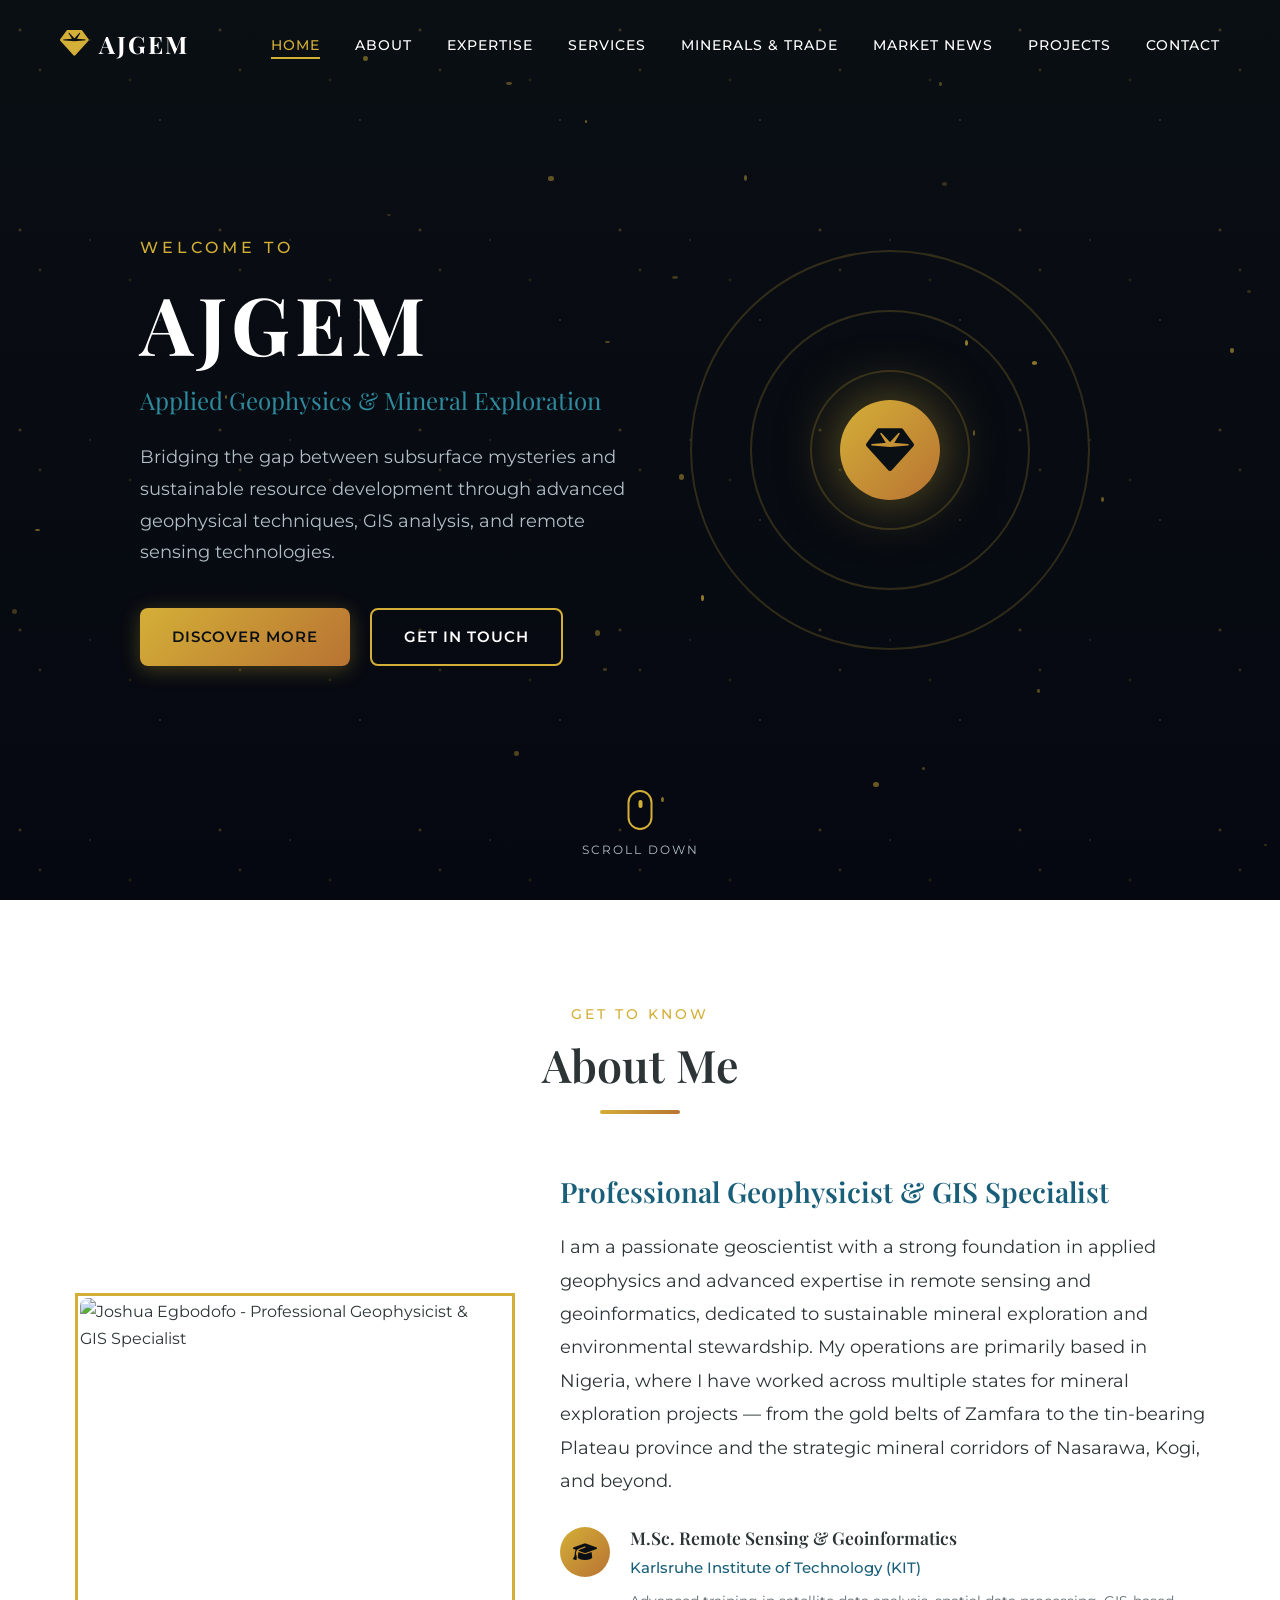
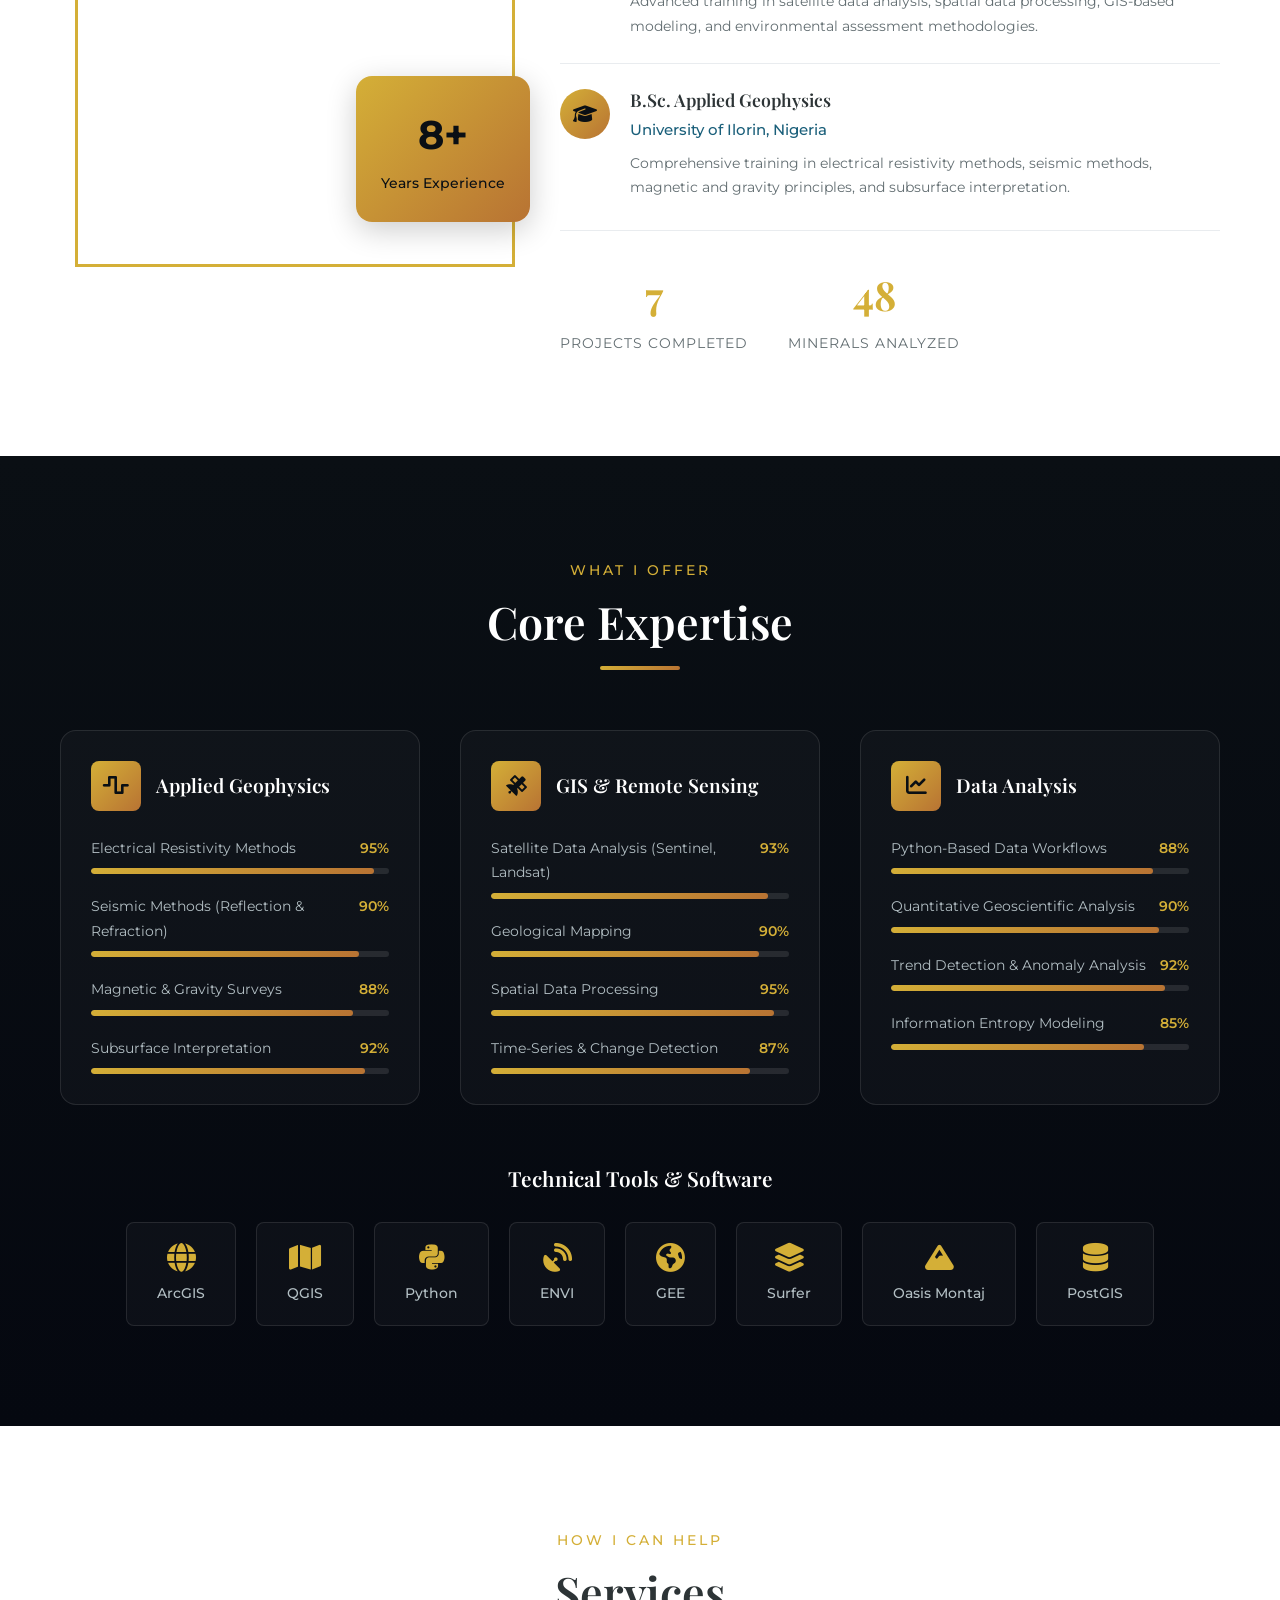
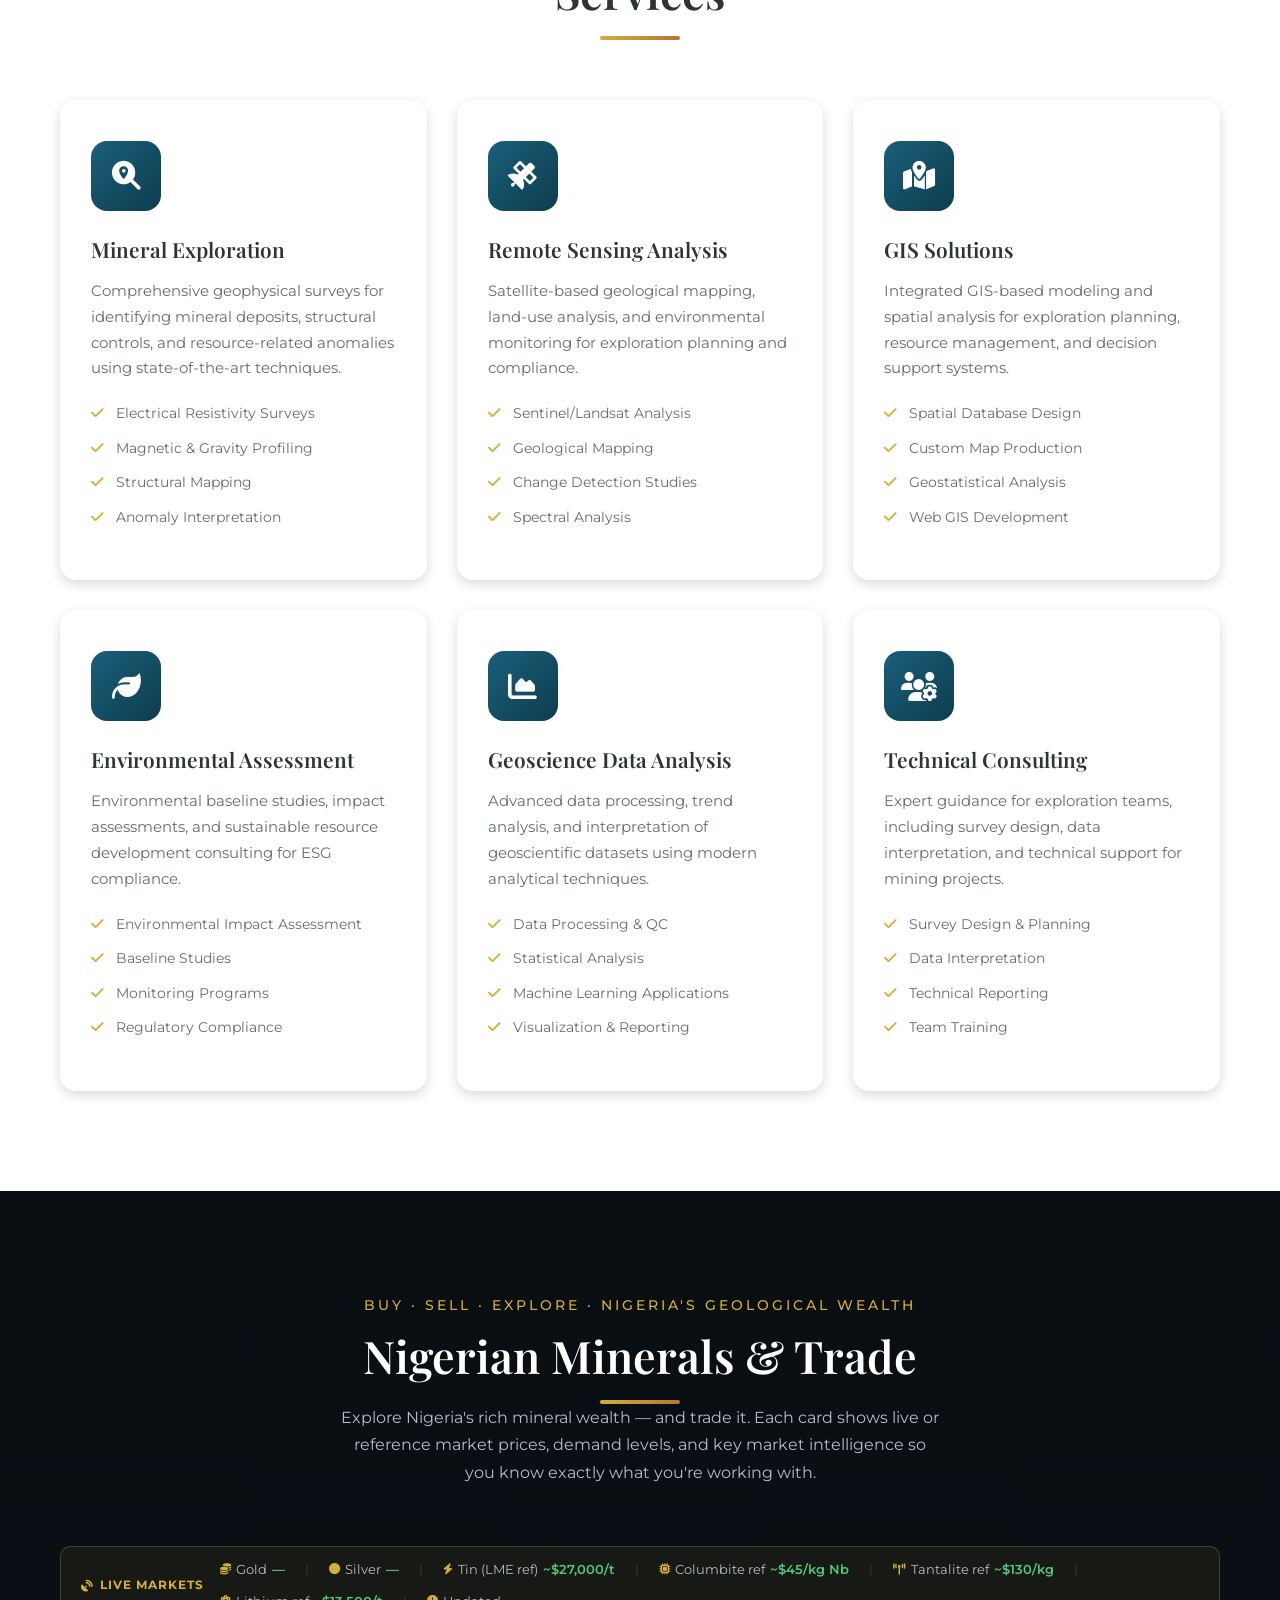
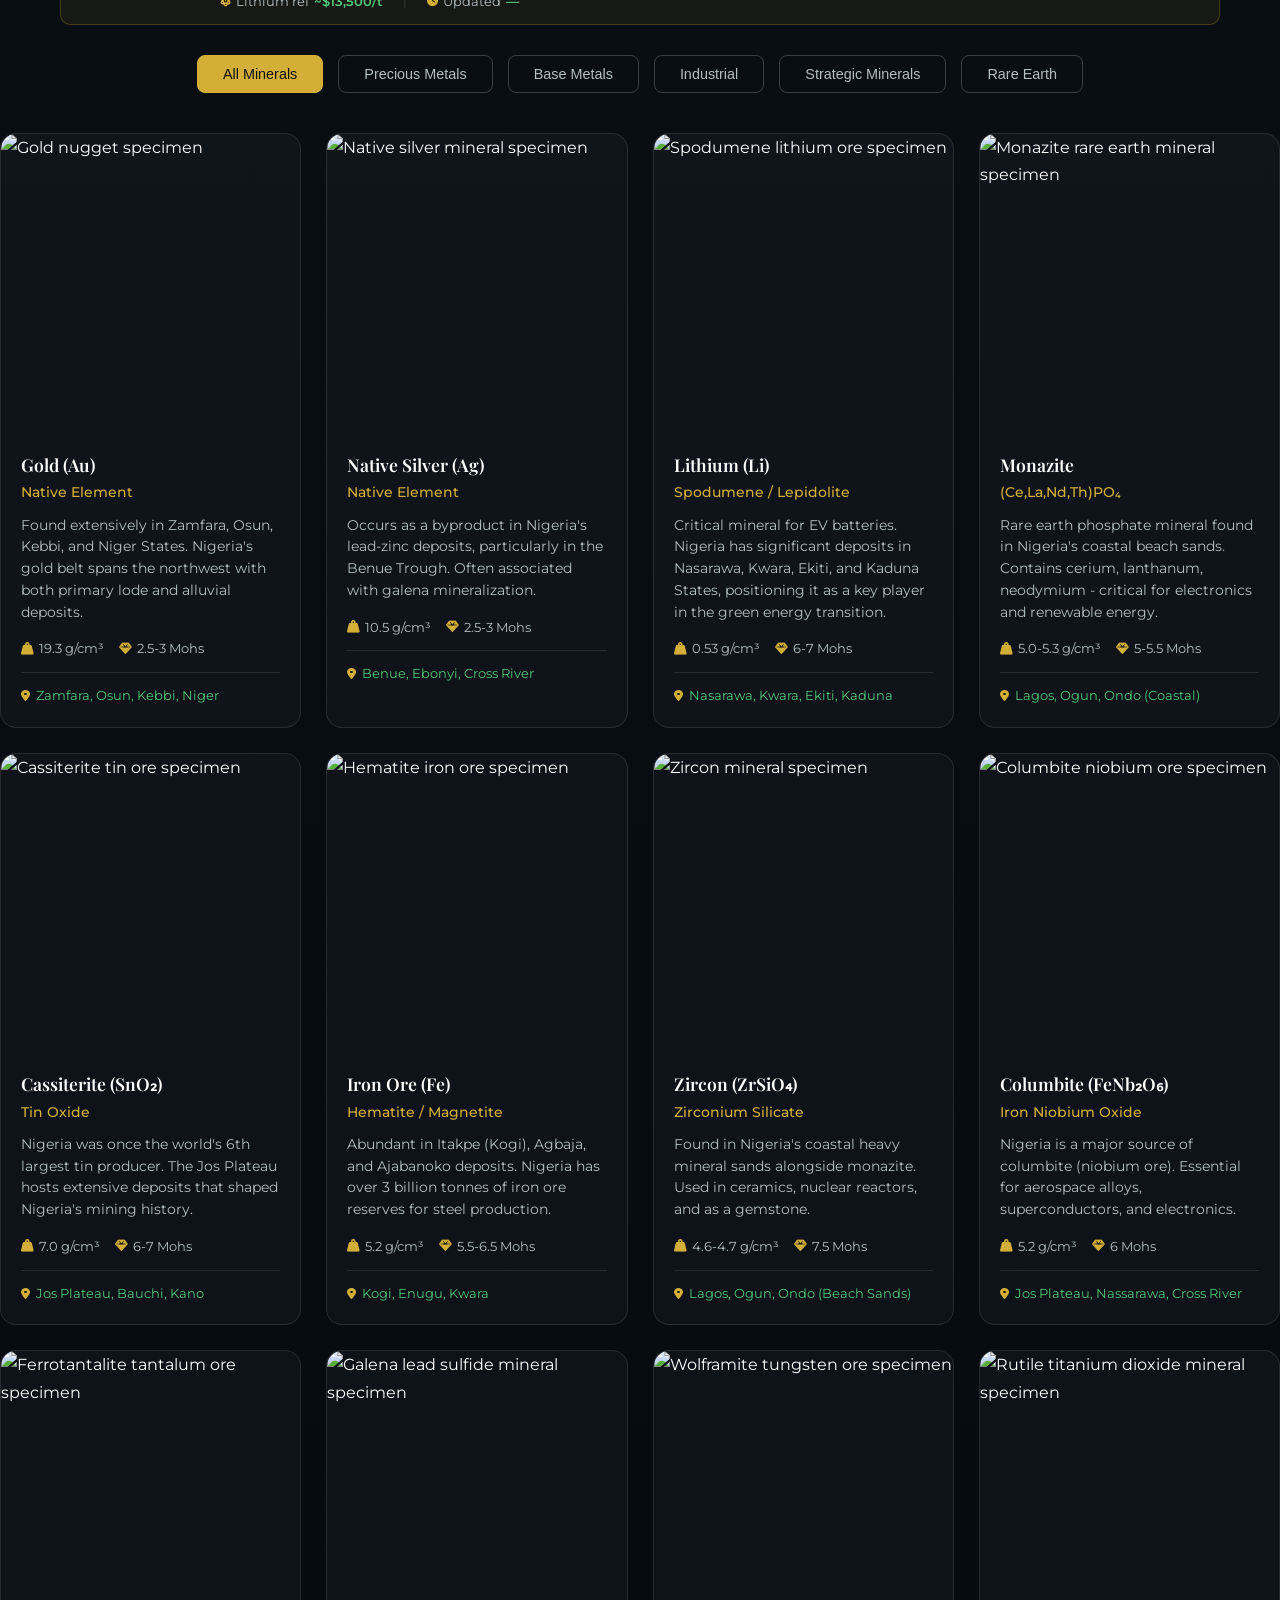
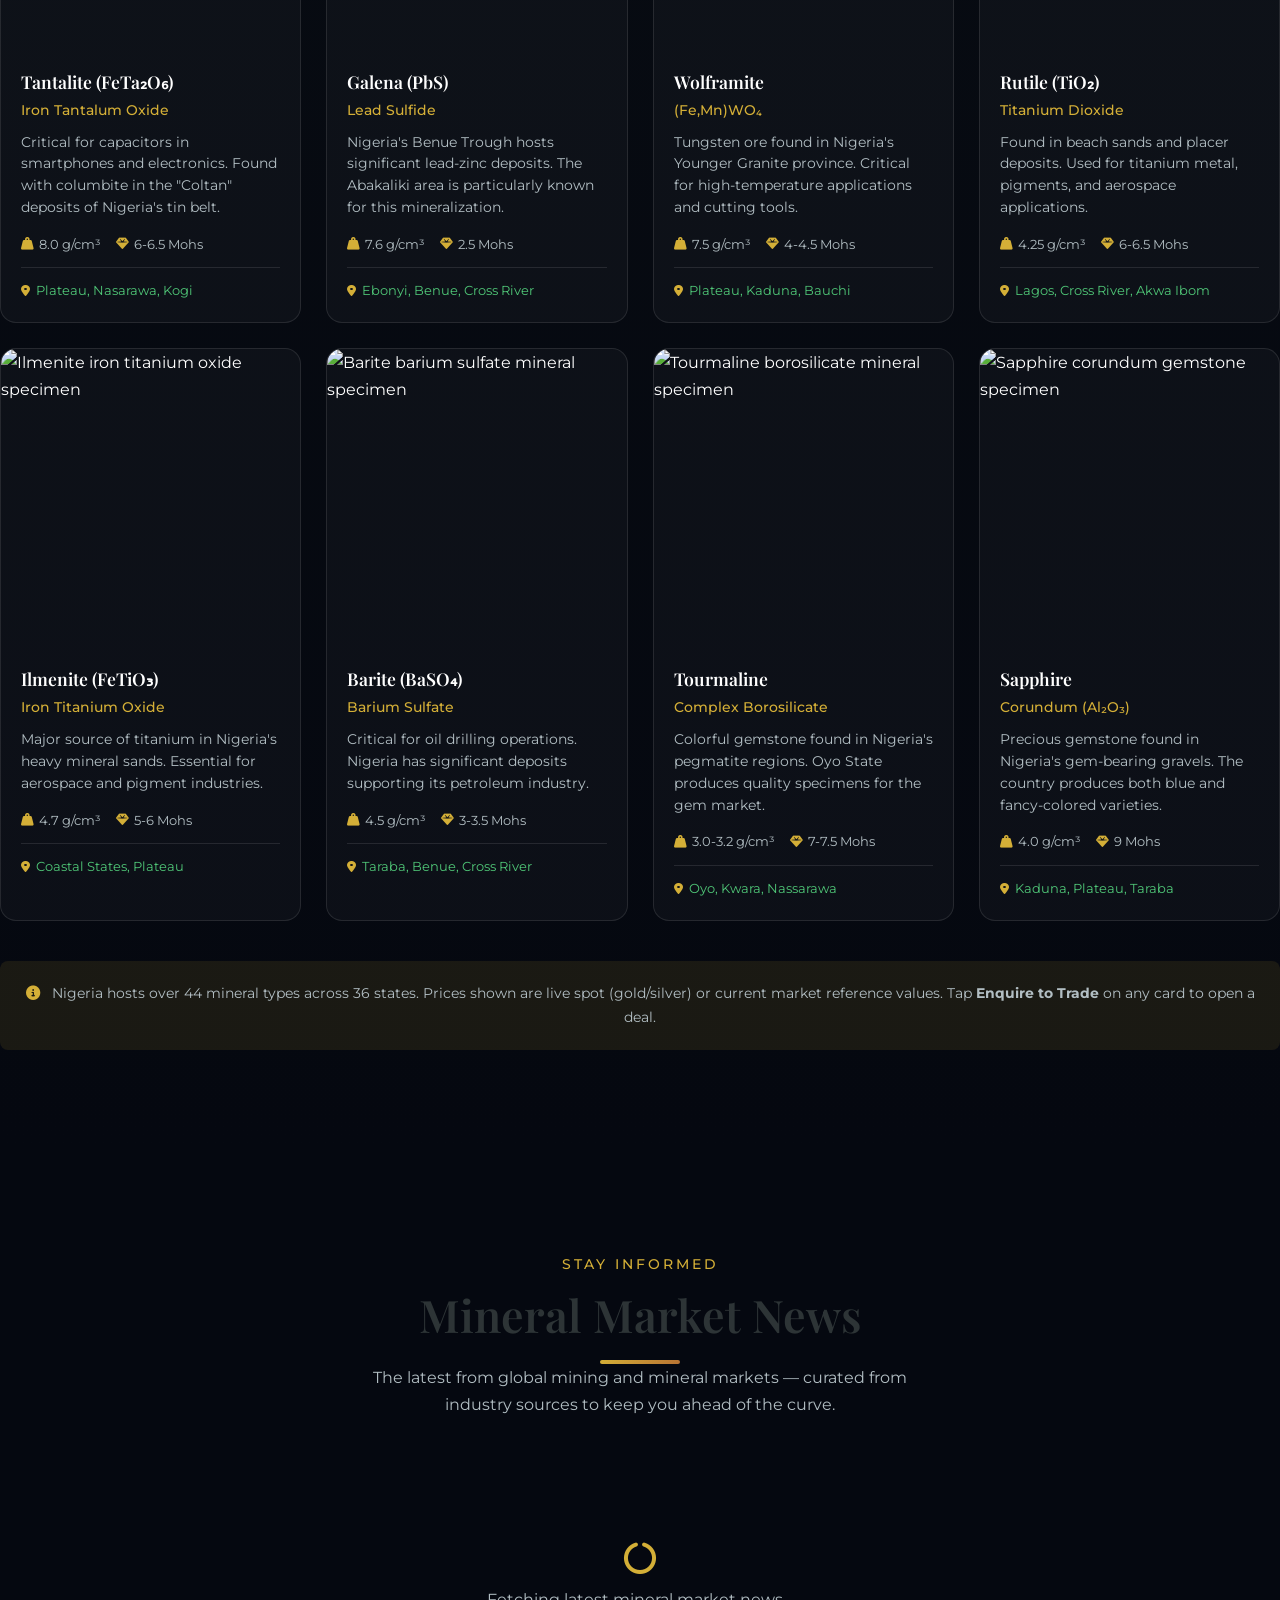
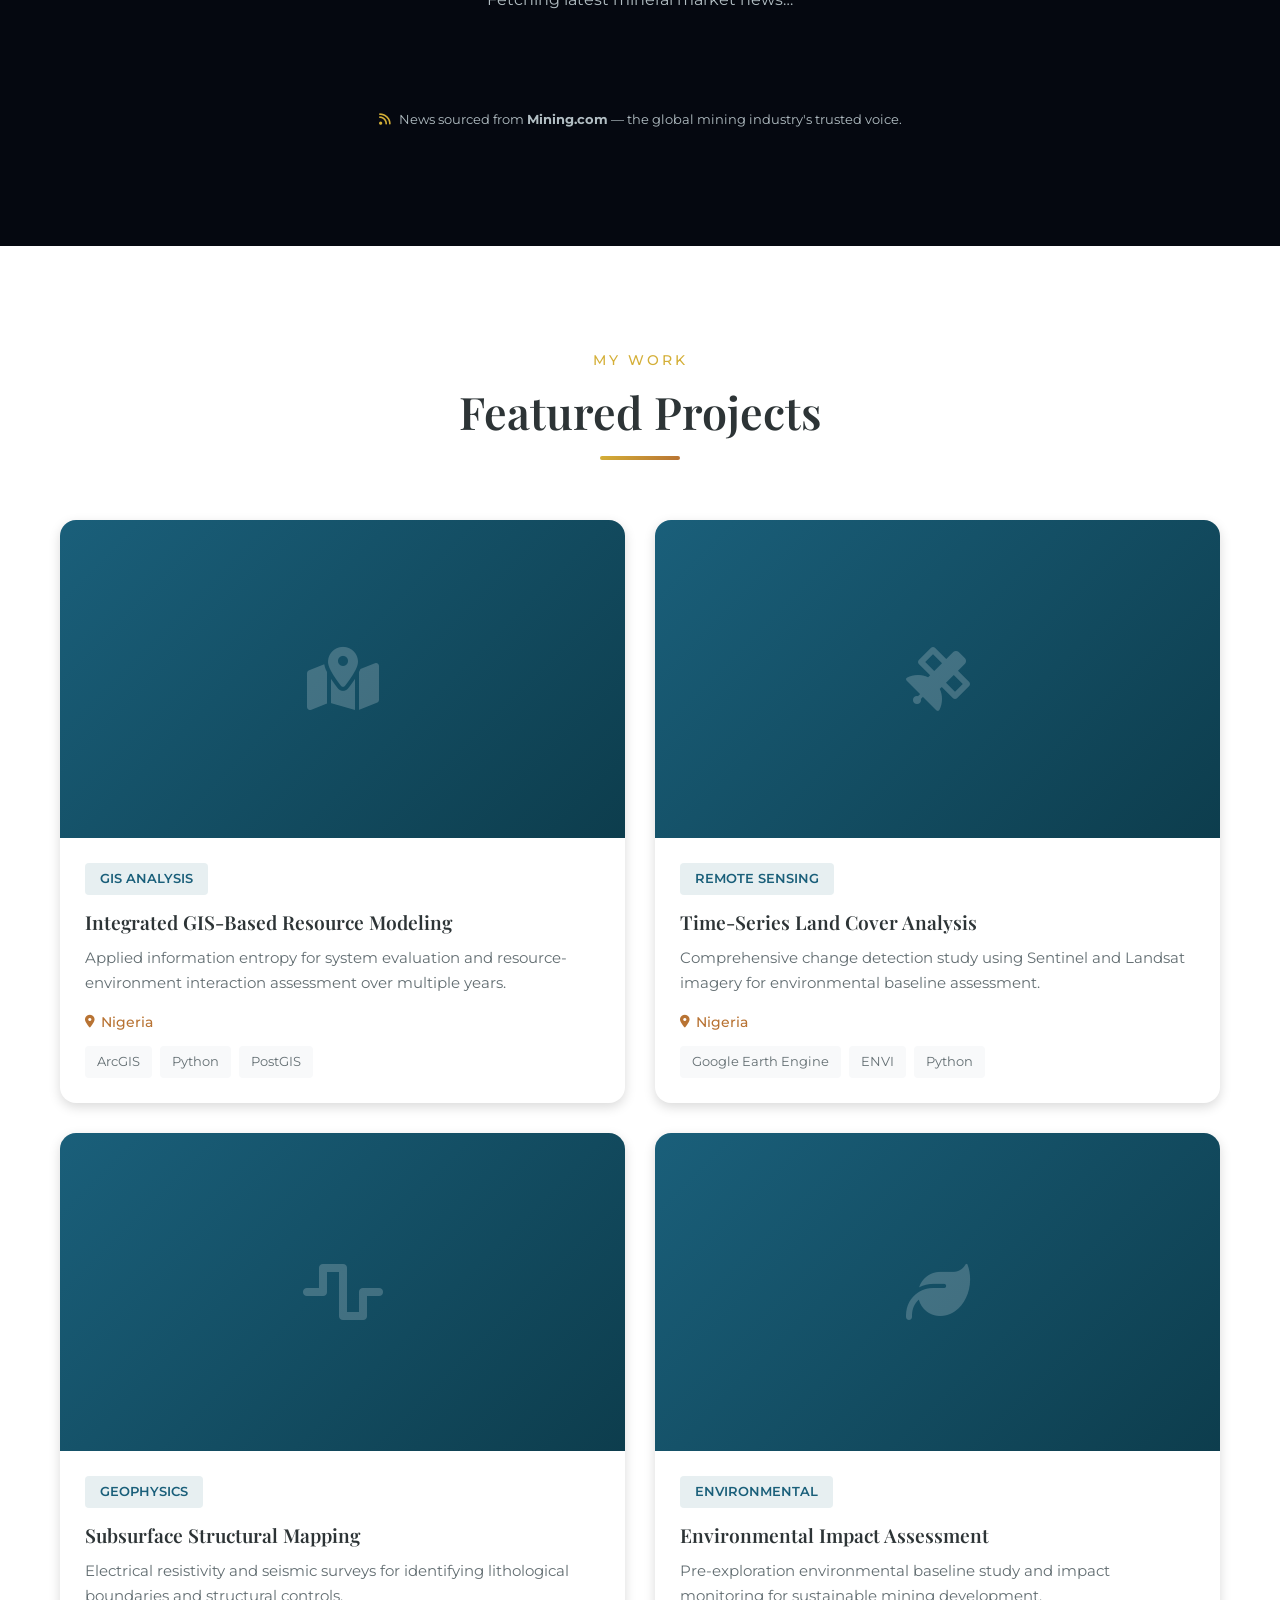
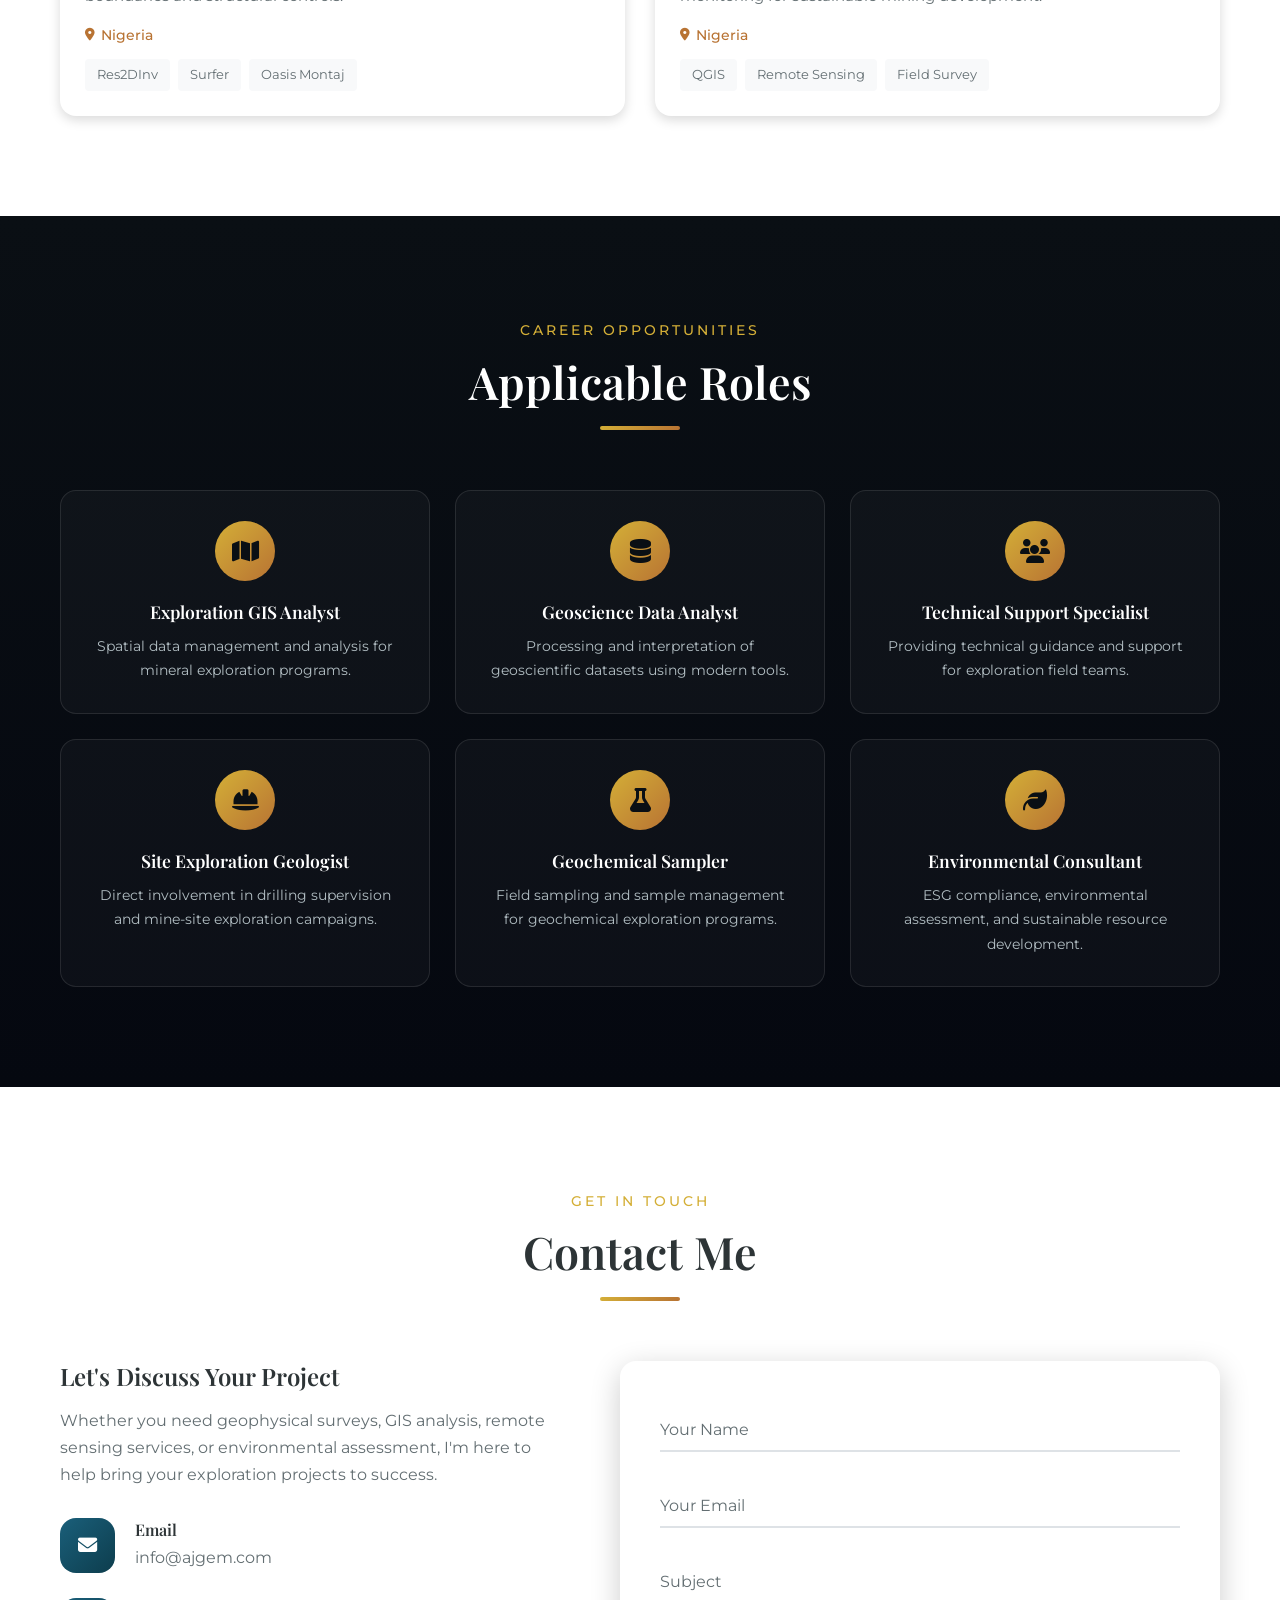
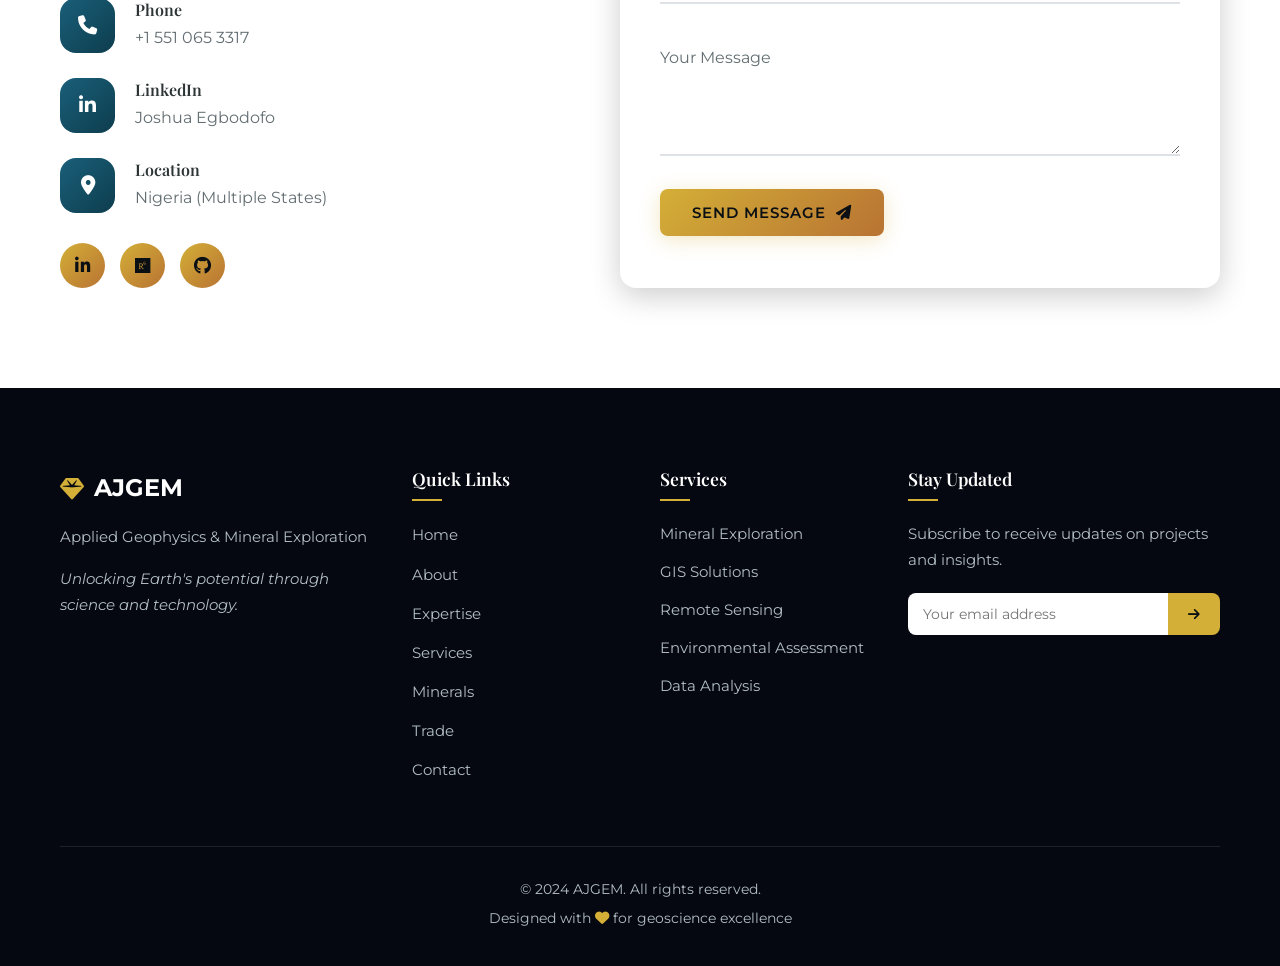
==== index.html @ 0b9512dd "Merge pull request #7 from IamWheelze/claude/ecstatic-babbage-X0WX5 Claude/ecstatic babbage x0 wx5" ====
<!DOCTYPE html>
<html lang="en">
<head>
    <meta charset="UTF-8">
    <meta name="viewport" content="width=device-width, initial-scale=1.0">
    <meta name="description" content="Professional Geophysicist & GIS Specialist - Mineral Exploration, Remote Sensing, and Environmental Assessment">
    <meta name="keywords" content="geophysics, mineral exploration, GIS, remote sensing, mining, environmental assessment">
    <title>AJGEM | Applied Geophysics & Mineral Exploration</title>
    <link rel="stylesheet" href="css/styles.css">
    <link href="https://fonts.googleapis.com/css2?family=Montserrat:wght@300;400;500;600;700&family=Playfair+Display:wght@400;500;600;700&display=swap" rel="stylesheet">
    <link rel="stylesheet" href="https://cdnjs.cloudflare.com/ajax/libs/font-awesome/6.4.0/css/all.min.css">
</head>
<body>
    <!-- Preloader -->
    <div id="preloader">
        <div class="loader">
            <div class="crystal"></div>
            <p>Loading...</p>
        </div>
    </div>

    <!-- Navigation -->
    <nav class="navbar" id="navbar">
        <div class="nav-container">
            <a href="#home" class="logo">
                <span class="logo-icon"><i class="fas fa-gem"></i></span>
                <span class="logo-text">AJGEM</span>
            </a>
            <div class="nav-toggle" id="nav-toggle">
                <span></span>
                <span></span>
                <span></span>
            </div>
            <ul class="nav-menu" id="nav-menu">
                <li><a href="#home" class="nav-link active">Home</a></li>
                <li><a href="#about" class="nav-link">About</a></li>
                <li><a href="#skills" class="nav-link">Expertise</a></li>
                <li><a href="#services" class="nav-link">Services</a></li>
                <li><a href="#gallery" class="nav-link">Minerals & Trade</a></li>
                <li><a href="#mineral-news" class="nav-link">Market News</a></li>
                <li><a href="#projects" class="nav-link">Projects</a></li>
                <li><a href="#contact" class="nav-link">Contact</a></li>
            </ul>
        </div>
    </nav>

    <!-- Hero Section -->
    <section id="home" class="hero">
        <div class="hero-particles" id="particles"></div>
        <div class="hero-content">
            <div class="hero-text">
                <span class="hero-subtitle">Welcome to</span>
                <h1 class="hero-title">AJGEM</h1>
                <h2 class="hero-tagline">Applied Geophysics & Mineral Exploration</h2>
                <p class="hero-description">
                    Bridging the gap between subsurface mysteries and sustainable resource development
                    through advanced geophysical techniques, GIS analysis, and remote sensing technologies.
                </p>
                <div class="hero-buttons">
                    <a href="#about" class="btn btn-primary">Discover More</a>
                    <a href="#contact" class="btn btn-secondary">Get in Touch</a>
                </div>
            </div>
            <div class="hero-image">
                <div class="hero-graphic">
                    <div class="orbit orbit-1"></div>
                    <div class="orbit orbit-2"></div>
                    <div class="orbit orbit-3"></div>
                    <div class="core-gem"><i class="fas fa-gem"></i></div>
                </div>
            </div>
        </div>
        <div class="scroll-indicator">
            <a href="#about">
                <span class="mouse"></span>
                <span class="scroll-text">Scroll Down</span>
            </a>
        </div>
    </section>

    <!-- About Section -->
    <section id="about" class="about section">
        <div class="container">
            <div class="section-header">
                <span class="section-subtitle">Get to Know</span>
                <h2 class="section-title">About Me</h2>
                <div class="title-underline"></div>
            </div>
            <div class="about-content">
                <div class="about-image">
                    <div class="image-frame">
                        <img src="https://i.imgur.com/DbpN8rl.jpeg" alt="Joshua Egbodofo - Professional Geophysicist & GIS Specialist" class="profile-photo">
                        <div class="experience-badge">
                            <span class="years">8+</span>
                            <span class="text">Years Experience</span>
                        </div>
                    </div>
                </div>
                <div class="about-text">
                    <h3>Professional Geophysicist & GIS Specialist</h3>
                    <p class="lead">
                        I am a passionate geoscientist with a strong foundation in applied geophysics and
                        advanced expertise in remote sensing and geoinformatics, dedicated to sustainable
                        mineral exploration and environmental stewardship. My operations are primarily based
                        in Nigeria, where I have worked across multiple states for mineral exploration
                        projects — from the gold belts of Zamfara to the tin-bearing Plateau province and
                        the strategic mineral corridors of Nasarawa, Kogi, and beyond.
                    </p>
                    <div class="education-timeline">
                        <div class="timeline-item">
                            <div class="timeline-icon"><i class="fas fa-graduation-cap"></i></div>
                            <div class="timeline-content">
                                <h4>M.Sc. Remote Sensing & Geoinformatics</h4>
                                <p class="institution">Karlsruhe Institute of Technology (KIT)</p>
                                <p class="description">
                                    Advanced training in satellite data analysis, spatial data processing,
                                    GIS-based modeling, and environmental assessment methodologies.
                                </p>
                            </div>
                        </div>
                        <div class="timeline-item">
                            <div class="timeline-icon"><i class="fas fa-graduation-cap"></i></div>
                            <div class="timeline-content">
                                <h4>B.Sc. Applied Geophysics</h4>
                                <p class="institution">University of Ilorin, Nigeria</p>
                                <p class="description">
                                    Comprehensive training in electrical resistivity methods, seismic methods,
                                    magnetic and gravity principles, and subsurface interpretation.
                                </p>
                            </div>
                        </div>
                    </div>
                    <div class="about-stats">
                        <div class="stat-item">
                            <span class="stat-number" data-target="8">0</span>
                            <span class="stat-label">Projects Completed</span>
                        </div>
                        <div class="stat-item">
                            <span class="stat-number" data-target="50">0</span>
                            <span class="stat-label">Minerals Analyzed</span>
                        </div>
                    </div>
                </div>
            </div>
        </div>
    </section>

    <!-- Skills Section -->
    <section id="skills" class="skills section section-dark">
        <div class="container">
            <div class="section-header">
                <span class="section-subtitle">What I Offer</span>
                <h2 class="section-title">Core Expertise</h2>
                <div class="title-underline"></div>
            </div>

            <div class="skills-grid">
                <!-- Geophysics Skills -->
                <div class="skill-category">
                    <div class="category-header">
                        <div class="category-icon"><i class="fas fa-wave-square"></i></div>
                        <h3>Applied Geophysics</h3>
                    </div>
                    <div class="skill-items">
                        <div class="skill-item">
                            <div class="skill-info">
                                <span>Electrical Resistivity Methods</span>
                                <span class="skill-percent">95%</span>
                            </div>
                            <div class="skill-bar"><div class="skill-progress" data-progress="95"></div></div>
                        </div>
                        <div class="skill-item">
                            <div class="skill-info">
                                <span>Seismic Methods (Reflection & Refraction)</span>
                                <span class="skill-percent">90%</span>
                            </div>
                            <div class="skill-bar"><div class="skill-progress" data-progress="90"></div></div>
                        </div>
                        <div class="skill-item">
                            <div class="skill-info">
                                <span>Magnetic & Gravity Surveys</span>
                                <span class="skill-percent">88%</span>
                            </div>
                            <div class="skill-bar"><div class="skill-progress" data-progress="88"></div></div>
                        </div>
                        <div class="skill-item">
                            <div class="skill-info">
                                <span>Subsurface Interpretation</span>
                                <span class="skill-percent">92%</span>
                            </div>
                            <div class="skill-bar"><div class="skill-progress" data-progress="92"></div></div>
                        </div>
                    </div>
                </div>

                <!-- GIS & Remote Sensing -->
                <div class="skill-category">
                    <div class="category-header">
                        <div class="category-icon"><i class="fas fa-satellite"></i></div>
                        <h3>GIS & Remote Sensing</h3>
                    </div>
                    <div class="skill-items">
                        <div class="skill-item">
                            <div class="skill-info">
                                <span>Satellite Data Analysis (Sentinel, Landsat)</span>
                                <span class="skill-percent">93%</span>
                            </div>
                            <div class="skill-bar"><div class="skill-progress" data-progress="93"></div></div>
                        </div>
                        <div class="skill-item">
                            <div class="skill-info">
                                <span>Geological Mapping</span>
                                <span class="skill-percent">90%</span>
                            </div>
                            <div class="skill-bar"><div class="skill-progress" data-progress="90"></div></div>
                        </div>
                        <div class="skill-item">
                            <div class="skill-info">
                                <span>Spatial Data Processing</span>
                                <span class="skill-percent">95%</span>
                            </div>
                            <div class="skill-bar"><div class="skill-progress" data-progress="95"></div></div>
                        </div>
                        <div class="skill-item">
                            <div class="skill-info">
                                <span>Time-Series & Change Detection</span>
                                <span class="skill-percent">87%</span>
                            </div>
                            <div class="skill-bar"><div class="skill-progress" data-progress="87"></div></div>
                        </div>
                    </div>
                </div>

                <!-- Data Analysis -->
                <div class="skill-category">
                    <div class="category-header">
                        <div class="category-icon"><i class="fas fa-chart-line"></i></div>
                        <h3>Data Analysis</h3>
                    </div>
                    <div class="skill-items">
                        <div class="skill-item">
                            <div class="skill-info">
                                <span>Python-Based Data Workflows</span>
                                <span class="skill-percent">88%</span>
                            </div>
                            <div class="skill-bar"><div class="skill-progress" data-progress="88"></div></div>
                        </div>
                        <div class="skill-item">
                            <div class="skill-info">
                                <span>Quantitative Geoscientific Analysis</span>
                                <span class="skill-percent">90%</span>
                            </div>
                            <div class="skill-bar"><div class="skill-progress" data-progress="90"></div></div>
                        </div>
                        <div class="skill-item">
                            <div class="skill-info">
                                <span>Trend Detection & Anomaly Analysis</span>
                                <span class="skill-percent">92%</span>
                            </div>
                            <div class="skill-bar"><div class="skill-progress" data-progress="92"></div></div>
                        </div>
                        <div class="skill-item">
                            <div class="skill-info">
                                <span>Information Entropy Modeling</span>
                                <span class="skill-percent">85%</span>
                            </div>
                            <div class="skill-bar"><div class="skill-progress" data-progress="85"></div></div>
                        </div>
                    </div>
                </div>
            </div>

            <!-- Technical Tools -->
            <div class="tools-section">
                <h3 class="tools-title">Technical Tools & Software</h3>
                <div class="tools-grid">
                    <div class="tool-item" data-tooltip="ArcGIS Pro">
                        <i class="fas fa-globe"></i>
                        <span>ArcGIS</span>
                    </div>
                    <div class="tool-item" data-tooltip="QGIS">
                        <i class="fas fa-map"></i>
                        <span>QGIS</span>
                    </div>
                    <div class="tool-item" data-tooltip="Python">
                        <i class="fab fa-python"></i>
                        <span>Python</span>
                    </div>
                    <div class="tool-item" data-tooltip="ENVI">
                        <i class="fas fa-satellite-dish"></i>
                        <span>ENVI</span>
                    </div>
                    <div class="tool-item" data-tooltip="Google Earth Engine">
                        <i class="fas fa-earth-americas"></i>
                        <span>GEE</span>
                    </div>
                    <div class="tool-item" data-tooltip="Surfer">
                        <i class="fas fa-layer-group"></i>
                        <span>Surfer</span>
                    </div>
                    <div class="tool-item" data-tooltip="Oasis Montaj">
                        <i class="fas fa-mountain"></i>
                        <span>Oasis Montaj</span>
                    </div>
                    <div class="tool-item" data-tooltip="PostgreSQL/PostGIS">
                        <i class="fas fa-database"></i>
                        <span>PostGIS</span>
                    </div>
                </div>
            </div>
        </div>
    </section>

    <!-- Services Section -->
    <section id="services" class="services section">
        <div class="container">
            <div class="section-header">
                <span class="section-subtitle">How I Can Help</span>
                <h2 class="section-title">Services</h2>
                <div class="title-underline"></div>
            </div>
            <div class="services-grid">
                <div class="service-card">
                    <div class="service-icon">
                        <i class="fas fa-search-location"></i>
                    </div>
                    <h3>Mineral Exploration</h3>
                    <p>Comprehensive geophysical surveys for identifying mineral deposits, structural controls, and resource-related anomalies using state-of-the-art techniques.</p>
                    <ul class="service-features">
                        <li>Electrical Resistivity Surveys</li>
                        <li>Magnetic & Gravity Profiling</li>
                        <li>Structural Mapping</li>
                        <li>Anomaly Interpretation</li>
                    </ul>
                </div>
                <div class="service-card">
                    <div class="service-icon">
                        <i class="fas fa-satellite"></i>
                    </div>
                    <h3>Remote Sensing Analysis</h3>
                    <p>Satellite-based geological mapping, land-use analysis, and environmental monitoring for exploration planning and compliance.</p>
                    <ul class="service-features">
                        <li>Sentinel/Landsat Analysis</li>
                        <li>Geological Mapping</li>
                        <li>Change Detection Studies</li>
                        <li>Spectral Analysis</li>
                    </ul>
                </div>
                <div class="service-card">
                    <div class="service-icon">
                        <i class="fas fa-map-marked-alt"></i>
                    </div>
                    <h3>GIS Solutions</h3>
                    <p>Integrated GIS-based modeling and spatial analysis for exploration planning, resource management, and decision support systems.</p>
                    <ul class="service-features">
                        <li>Spatial Database Design</li>
                        <li>Custom Map Production</li>
                        <li>Geostatistical Analysis</li>
                        <li>Web GIS Development</li>
                    </ul>
                </div>
                <div class="service-card">
                    <div class="service-icon">
                        <i class="fas fa-leaf"></i>
                    </div>
                    <h3>Environmental Assessment</h3>
                    <p>Environmental baseline studies, impact assessments, and sustainable resource development consulting for ESG compliance.</p>
                    <ul class="service-features">
                        <li>Environmental Impact Assessment</li>
                        <li>Baseline Studies</li>
                        <li>Monitoring Programs</li>
                        <li>Regulatory Compliance</li>
                    </ul>
                </div>
                <div class="service-card">
                    <div class="service-icon">
                        <i class="fas fa-chart-area"></i>
                    </div>
                    <h3>Geoscience Data Analysis</h3>
                    <p>Advanced data processing, trend analysis, and interpretation of geoscientific datasets using modern analytical techniques.</p>
                    <ul class="service-features">
                        <li>Data Processing & QC</li>
                        <li>Statistical Analysis</li>
                        <li>Machine Learning Applications</li>
                        <li>Visualization & Reporting</li>
                    </ul>
                </div>
                <div class="service-card">
                    <div class="service-icon">
                        <i class="fas fa-users-cog"></i>
                    </div>
                    <h3>Technical Consulting</h3>
                    <p>Expert guidance for exploration teams, including survey design, data interpretation, and technical support for mining projects.</p>
                    <ul class="service-features">
                        <li>Survey Design & Planning</li>
                        <li>Data Interpretation</li>
                        <li>Technical Reporting</li>
                        <li>Team Training</li>
                    </ul>
                </div>
            </div>
        </div>
    </section>

    <!-- Mineral Gallery Section -->
    <section id="gallery" class="gallery section section-dark">
        <div class="container">
            <div class="section-header">
                <span class="section-subtitle">Buy · Sell · Explore · Nigeria's Geological Wealth</span>
                <h2 class="section-title">Nigerian Minerals & Trade</h2>
                <div class="title-underline"></div>
                <p class="section-description">
                    Explore Nigeria's rich mineral wealth — and trade it. Each card shows live or reference market prices, demand levels, and key market intelligence so you know exactly what you're working with.
                </p>
            </div>

            <!-- Live Price Ticker -->
            <div class="price-ticker-wrap">
                <div class="price-ticker-label"><i class="fas fa-satellite-dish"></i> Live Markets</div>
                <div class="price-ticker">
                    <span class="ticker-item"><i class="fas fa-coins"></i> Gold <span id="ticker-gold" class="ticker-val">—</span></span>
                    <span class="ticker-sep">|</span>
                    <span class="ticker-item"><i class="fas fa-circle"></i> Silver <span id="ticker-silver" class="ticker-val">—</span></span>
                    <span class="ticker-sep">|</span>
                    <span class="ticker-item"><i class="fas fa-bolt"></i> Tin (LME ref) <span class="ticker-val">~$27,000/t</span></span>
                    <span class="ticker-sep">|</span>
                    <span class="ticker-item"><i class="fas fa-microchip"></i> Columbite ref <span class="ticker-val">~$45/kg Nb</span></span>
                    <span class="ticker-sep">|</span>
                    <span class="ticker-item"><i class="fas fa-broadcast-tower"></i> Tantalite ref <span class="ticker-val">~$130/kg</span></span>
                    <span class="ticker-sep">|</span>
                    <span class="ticker-item"><i class="fas fa-atom"></i> Lithium ref <span class="ticker-val">~$13,500/t</span></span>
                    <span class="ticker-sep">|</span>
                    <span class="ticker-item"><i class="fas fa-clock"></i> Updated <span id="ticker-time" class="ticker-val">—</span></span>
                </div>
            </div>
            </div>

            <!-- Gallery Filter -->
            <div class="gallery-filter">
                <button class="filter-btn active" data-filter="all">All Minerals</button>
                <button class="filter-btn" data-filter="precious">Precious Metals</button>
                <button class="filter-btn" data-filter="base">Base Metals</button>
                <button class="filter-btn" data-filter="industrial">Industrial</button>
                <button class="filter-btn" data-filter="strategic">Strategic Minerals</button>
                <button class="filter-btn" data-filter="rare-earth">Rare Earth</button>
            </div>

            <!-- Gallery Grid -->
            <div class="gallery-grid">
                <!-- Gold -->
                <div class="gallery-item" data-category="precious" data-mineral="gold">
                    <div class="mineral-card">
                        <div class="mineral-image">
                            <img src="https://upload.wikimedia.org/wikipedia/commons/5/5b/GoldNuggetUSGOV.jpg" alt="Gold nugget specimen" class="mineral-img" loading="lazy">
                        </div>
                        <div class="mineral-info">
                            <h4>Gold (Au)</h4>
                            <p class="mineral-formula">Native Element</p>
                            <p class="mineral-description">Found extensively in Zamfara, Osun, Kebbi, and Niger States. Nigeria's gold belt spans the northwest with both primary lode and alluvial deposits.</p>
                            <div class="mineral-properties">
                                <span><i class="fas fa-weight-hanging"></i> 19.3 g/cm³</span>
                                <span><i class="fas fa-gem"></i> 2.5-3 Mohs</span>
                            </div>
                            <div class="mineral-location">
                                <i class="fas fa-map-marker-alt"></i> Zamfara, Osun, Kebbi, Niger
                            </div>
                        </div>
                    </div>
                </div>

                <!-- Silver -->
                <div class="gallery-item" data-category="precious" data-mineral="silver">
                    <div class="mineral-card">
                        <div class="mineral-image">
                            <img src="https://upload.wikimedia.org/wikipedia/commons/0/06/Silver-3d13b.jpg" alt="Native silver mineral specimen" class="mineral-img" loading="lazy">
                        </div>
                        <div class="mineral-info">
                            <h4>Native Silver (Ag)</h4>
                            <p class="mineral-formula">Native Element</p>
                            <p class="mineral-description">Occurs as a byproduct in Nigeria's lead-zinc deposits, particularly in the Benue Trough. Often associated with galena mineralization.</p>
                            <div class="mineral-properties">
                                <span><i class="fas fa-weight-hanging"></i> 10.5 g/cm³</span>
                                <span><i class="fas fa-gem"></i> 2.5-3 Mohs</span>
                            </div>
                            <div class="mineral-location">
                                <i class="fas fa-map-marker-alt"></i> Benue, Ebonyi, Cross River
                            </div>
                        </div>
                    </div>
                </div>

                <!-- Lithium -->
                <div class="gallery-item" data-category="strategic" data-mineral="lithium">
                    <div class="mineral-card">
                        <div class="mineral-image">
                            <img src="https://upload.wikimedia.org/wikipedia/commons/5/55/Spodumene-pb7a.jpg" alt="Spodumene lithium ore specimen" class="mineral-img" loading="lazy">
                        </div>
                        <div class="mineral-info">
                            <h4>Lithium (Li)</h4>
                            <p class="mineral-formula">Spodumene / Lepidolite</p>
                            <p class="mineral-description">Critical mineral for EV batteries. Nigeria has significant deposits in Nasarawa, Kwara, Ekiti, and Kaduna States, positioning it as a key player in the green energy transition.</p>
                            <div class="mineral-properties">
                                <span><i class="fas fa-weight-hanging"></i> 0.53 g/cm³</span>
                                <span><i class="fas fa-gem"></i> 6-7 Mohs</span>
                            </div>
                            <div class="mineral-location">
                                <i class="fas fa-map-marker-alt"></i> Nasarawa, Kwara, Ekiti, Kaduna
                            </div>
                        </div>
                    </div>
                </div>

                <!-- Monazite -->
                <div class="gallery-item" data-category="rare-earth" data-mineral="monazite">
                    <div class="mineral-card">
                        <div class="mineral-image">
                            <img src="https://upload.wikimedia.org/wikipedia/commons/8/8e/MonaziteUSGOV.jpg" alt="Monazite rare earth mineral specimen" class="mineral-img" loading="lazy">
                        </div>
                        <div class="mineral-info">
                            <h4>Monazite</h4>
                            <p class="mineral-formula">(Ce,La,Nd,Th)PO₄</p>
                            <p class="mineral-description">Rare earth phosphate mineral found in Nigeria's coastal beach sands. Contains cerium, lanthanum, neodymium - critical for electronics and renewable energy.</p>
                            <div class="mineral-properties">
                                <span><i class="fas fa-weight-hanging"></i> 5.0-5.3 g/cm³</span>
                                <span><i class="fas fa-gem"></i> 5-5.5 Mohs</span>
                            </div>
                            <div class="mineral-location">
                                <i class="fas fa-map-marker-alt"></i> Lagos, Ogun, Ondo (Coastal)
                            </div>
                        </div>
                    </div>
                </div>

                <!-- Cassiterite (Tin) -->
                <div class="gallery-item" data-category="base" data-mineral="cassiterite">
                    <div class="mineral-card">
                        <div class="mineral-image">
                            <img src="https://upload.wikimedia.org/wikipedia/commons/3/3e/Cassiterite_-_Blue_Tier_tinfield%2C_Tasmania%2C_Australia.jpg" alt="Cassiterite tin ore specimen" class="mineral-img" loading="lazy">
                        </div>
                        <div class="mineral-info">
                            <h4>Cassiterite (SnO₂)</h4>
                            <p class="mineral-formula">Tin Oxide</p>
                            <p class="mineral-description">Nigeria was once the world's 6th largest tin producer. The Jos Plateau hosts extensive deposits that shaped Nigeria's mining history.</p>
                            <div class="mineral-properties">
                                <span><i class="fas fa-weight-hanging"></i> 7.0 g/cm³</span>
                                <span><i class="fas fa-gem"></i> 6-7 Mohs</span>
                            </div>
                            <div class="mineral-location">
                                <i class="fas fa-map-marker-alt"></i> Jos Plateau, Bauchi, Kano
                            </div>
                        </div>
                    </div>
                </div>

                <!-- Iron Ore -->
                <div class="gallery-item" data-category="industrial" data-mineral="iron-ore">
                    <div class="mineral-card">
                        <div class="mineral-image">
                            <img src="https://upload.wikimedia.org/wikipedia/commons/4/45/Hematite-1.JPG" alt="Hematite iron ore specimen" class="mineral-img" loading="lazy">
                        </div>
                        <div class="mineral-info">
                            <h4>Iron Ore (Fe)</h4>
                            <p class="mineral-formula">Hematite / Magnetite</p>
                            <p class="mineral-description">Abundant in Itakpe (Kogi), Agbaja, and Ajabanoko deposits. Nigeria has over 3 billion tonnes of iron ore reserves for steel production.</p>
                            <div class="mineral-properties">
                                <span><i class="fas fa-weight-hanging"></i> 5.2 g/cm³</span>
                                <span><i class="fas fa-gem"></i> 5.5-6.5 Mohs</span>
                            </div>
                            <div class="mineral-location">
                                <i class="fas fa-map-marker-alt"></i> Kogi, Enugu, Kwara
                            </div>
                        </div>
                    </div>
                </div>

                <!-- Zircon -->
                <div class="gallery-item" data-category="strategic" data-mineral="zircon">
                    <div class="mineral-card">
                        <div class="mineral-image">
                            <img src="https://upload.wikimedia.org/wikipedia/commons/1/18/Zircon-192914.jpg" alt="Zircon mineral specimen" class="mineral-img" loading="lazy">
                        </div>
                        <div class="mineral-info">
                            <h4>Zircon (ZrSiO₄)</h4>
                            <p class="mineral-formula">Zirconium Silicate</p>
                            <p class="mineral-description">Found in Nigeria's coastal heavy mineral sands alongside monazite. Used in ceramics, nuclear reactors, and as a gemstone.</p>
                            <div class="mineral-properties">
                                <span><i class="fas fa-weight-hanging"></i> 4.6-4.7 g/cm³</span>
                                <span><i class="fas fa-gem"></i> 7.5 Mohs</span>
                            </div>
                            <div class="mineral-location">
                                <i class="fas fa-map-marker-alt"></i> Lagos, Ogun, Ondo (Beach Sands)
                            </div>
                        </div>
                    </div>
                </div>

                <!-- Columbite -->
                <div class="gallery-item" data-category="strategic" data-mineral="columbite">
                    <div class="mineral-card">
                        <div class="mineral-image">
                            <img src="https://upload.wikimedia.org/wikipedia/commons/e/e9/Columbite-%28Fe%29-182970.jpg" alt="Columbite niobium ore specimen" class="mineral-img" loading="lazy">
                        </div>
                        <div class="mineral-info">
                            <h4>Columbite (FeNb₂O₆)</h4>
                            <p class="mineral-formula">Iron Niobium Oxide</p>
                            <p class="mineral-description">Nigeria is a major source of columbite (niobium ore). Essential for aerospace alloys, superconductors, and electronics.</p>
                            <div class="mineral-properties">
                                <span><i class="fas fa-weight-hanging"></i> 5.2 g/cm³</span>
                                <span><i class="fas fa-gem"></i> 6 Mohs</span>
                            </div>
                            <div class="mineral-location">
                                <i class="fas fa-map-marker-alt"></i> Jos Plateau, Nassarawa, Cross River
                            </div>
                        </div>
                    </div>
                </div>

                <!-- Tantalite -->
                <div class="gallery-item" data-category="strategic" data-mineral="tantalite">
                    <div class="mineral-card">
                        <div class="mineral-image">
                            <img src="https://upload.wikimedia.org/wikipedia/commons/9/9f/Ferrotantalite_brazil.jpg" alt="Ferrotantalite tantalum ore specimen" class="mineral-img" loading="lazy">
                        </div>
                        <div class="mineral-info">
                            <h4>Tantalite (FeTa₂O₆)</h4>
                            <p class="mineral-formula">Iron Tantalum Oxide</p>
                            <p class="mineral-description">Critical for capacitors in smartphones and electronics. Found with columbite in the "Coltan" deposits of Nigeria's tin belt.</p>
                            <div class="mineral-properties">
                                <span><i class="fas fa-weight-hanging"></i> 8.0 g/cm³</span>
                                <span><i class="fas fa-gem"></i> 6-6.5 Mohs</span>
                            </div>
                            <div class="mineral-location">
                                <i class="fas fa-map-marker-alt"></i> Plateau, Nasarawa, Kogi
                            </div>
                        </div>
                    </div>
                </div>

                <!-- Lead-Zinc (Galena) -->
                <div class="gallery-item" data-category="base" data-mineral="galena">
                    <div class="mineral-card">
                        <div class="mineral-image">
                            <img src="https://upload.wikimedia.org/wikipedia/commons/4/42/Galena_Antimony_Zinc.jpg" alt="Galena lead sulfide mineral specimen" class="mineral-img" loading="lazy">
                        </div>
                        <div class="mineral-info">
                            <h4>Galena (PbS)</h4>
                            <p class="mineral-formula">Lead Sulfide</p>
                            <p class="mineral-description">Nigeria's Benue Trough hosts significant lead-zinc deposits. The Abakaliki area is particularly known for this mineralization.</p>
                            <div class="mineral-properties">
                                <span><i class="fas fa-weight-hanging"></i> 7.6 g/cm³</span>
                                <span><i class="fas fa-gem"></i> 2.5 Mohs</span>
                            </div>
                            <div class="mineral-location">
                                <i class="fas fa-map-marker-alt"></i> Ebonyi, Benue, Cross River
                            </div>
                        </div>
                    </div>
                </div>

                <!-- Wolframite -->
                <div class="gallery-item" data-category="strategic" data-mineral="wolframite">
                    <div class="mineral-card">
                        <div class="mineral-image">
                            <img src="https://upload.wikimedia.org/wikipedia/commons/f/f9/Wolframite-Scheelite-34736.jpg" alt="Wolframite tungsten ore specimen" class="mineral-img" loading="lazy">
                        </div>
                        <div class="mineral-info">
                            <h4>Wolframite</h4>
                            <p class="mineral-formula">(Fe,Mn)WO₄</p>
                            <p class="mineral-description">Tungsten ore found in Nigeria's Younger Granite province. Critical for high-temperature applications and cutting tools.</p>
                            <div class="mineral-properties">
                                <span><i class="fas fa-weight-hanging"></i> 7.5 g/cm³</span>
                                <span><i class="fas fa-gem"></i> 4-4.5 Mohs</span>
                            </div>
                            <div class="mineral-location">
                                <i class="fas fa-map-marker-alt"></i> Plateau, Kaduna, Bauchi
                            </div>
                        </div>
                    </div>
                </div>

                <!-- Rutile -->
                <div class="gallery-item" data-category="industrial" data-mineral="rutile">
                    <div class="mineral-card">
                        <div class="mineral-image">
                            <img src="https://upload.wikimedia.org/wikipedia/commons/3/35/Rutile-Pyrophyllite-54588.jpg" alt="Rutile titanium dioxide mineral specimen" class="mineral-img" loading="lazy">
                        </div>
                        <div class="mineral-info">
                            <h4>Rutile (TiO₂)</h4>
                            <p class="mineral-formula">Titanium Dioxide</p>
                            <p class="mineral-description">Found in beach sands and placer deposits. Used for titanium metal, pigments, and aerospace applications.</p>
                            <div class="mineral-properties">
                                <span><i class="fas fa-weight-hanging"></i> 4.25 g/cm³</span>
                                <span><i class="fas fa-gem"></i> 6-6.5 Mohs</span>
                            </div>
                            <div class="mineral-location">
                                <i class="fas fa-map-marker-alt"></i> Lagos, Cross River, Akwa Ibom
                            </div>
                        </div>
                    </div>
                </div>

                <!-- Ilmenite -->
                <div class="gallery-item" data-category="industrial" data-mineral="ilmenite">
                    <div class="mineral-card">
                        <div class="mineral-image">
                            <img src="https://upload.wikimedia.org/wikipedia/commons/2/2a/Ferberite-Ilmenite-Quartz-cktsr-22a.jpg" alt="Ilmenite iron titanium oxide specimen" class="mineral-img" loading="lazy">
                        </div>
                        <div class="mineral-info">
                            <h4>Ilmenite (FeTiO₃)</h4>
                            <p class="mineral-formula">Iron Titanium Oxide</p>
                            <p class="mineral-description">Major source of titanium in Nigeria's heavy mineral sands. Essential for aerospace and pigment industries.</p>
                            <div class="mineral-properties">
                                <span><i class="fas fa-weight-hanging"></i> 4.7 g/cm³</span>
                                <span><i class="fas fa-gem"></i> 5-6 Mohs</span>
                            </div>
                            <div class="mineral-location">
                                <i class="fas fa-map-marker-alt"></i> Coastal States, Plateau
                            </div>
                        </div>
                    </div>
                </div>

                <!-- Barite -->
                <div class="gallery-item" data-category="industrial" data-mineral="barite">
                    <div class="mineral-card">
                        <div class="mineral-image">
                            <img src="https://upload.wikimedia.org/wikipedia/commons/1/19/Barite.jpg" alt="Barite barium sulfate mineral specimen" class="mineral-img" loading="lazy">
                        </div>
                        <div class="mineral-info">
                            <h4>Barite (BaSO₄)</h4>
                            <p class="mineral-formula">Barium Sulfate</p>
                            <p class="mineral-description">Critical for oil drilling operations. Nigeria has significant deposits supporting its petroleum industry.</p>
                            <div class="mineral-properties">
                                <span><i class="fas fa-weight-hanging"></i> 4.5 g/cm³</span>
                                <span><i class="fas fa-gem"></i> 3-3.5 Mohs</span>
                            </div>
                            <div class="mineral-location">
                                <i class="fas fa-map-marker-alt"></i> Taraba, Benue, Cross River
                            </div>
                        </div>
                    </div>
                </div>

                <!-- Tourmaline -->
                <div class="gallery-item" data-category="rare-earth" data-mineral="tourmaline">
                    <div class="mineral-card">
                        <div class="mineral-image">
                            <img src="https://upload.wikimedia.org/wikipedia/commons/c/c7/Tourmaline_Mineral_Macro_2.JPG" alt="Tourmaline borosilicate mineral specimen" class="mineral-img" loading="lazy">
                        </div>
                        <div class="mineral-info">
                            <h4>Tourmaline</h4>
                            <p class="mineral-formula">Complex Borosilicate</p>
                            <p class="mineral-description">Colorful gemstone found in Nigeria's pegmatite regions. Oyo State produces quality specimens for the gem market.</p>
                            <div class="mineral-properties">
                                <span><i class="fas fa-weight-hanging"></i> 3.0-3.2 g/cm³</span>
                                <span><i class="fas fa-gem"></i> 7-7.5 Mohs</span>
                            </div>
                            <div class="mineral-location">
                                <i class="fas fa-map-marker-alt"></i> Oyo, Kwara, Nassarawa
                            </div>
                        </div>
                    </div>
                </div>

                <!-- Sapphire -->
                <div class="gallery-item" data-category="rare-earth" data-mineral="sapphire">
                    <div class="mineral-card">
                        <div class="mineral-image">
                            <img src="https://upload.wikimedia.org/wikipedia/commons/f/f9/Sapphire_Gem.jpg" alt="Sapphire corundum gemstone specimen" class="mineral-img" loading="lazy">
                        </div>
                        <div class="mineral-info">
                            <h4>Sapphire</h4>
                            <p class="mineral-formula">Corundum (Al₂O₃)</p>
                            <p class="mineral-description">Precious gemstone found in Nigeria's gem-bearing gravels. The country produces both blue and fancy-colored varieties.</p>
                            <div class="mineral-properties">
                                <span><i class="fas fa-weight-hanging"></i> 4.0 g/cm³</span>
                                <span><i class="fas fa-gem"></i> 9 Mohs</span>
                            </div>
                            <div class="mineral-location">
                                <i class="fas fa-map-marker-alt"></i> Kaduna, Plateau, Taraba
                            </div>
                        </div>
                    </div>
                </div>
            </div>

            <div class="gallery-note">
                <p><i class="fas fa-info-circle"></i> Nigeria hosts over 44 mineral types across 36 states. Prices shown are live spot (gold/silver) or current market reference values. Tap <strong>Enquire to Trade</strong> on any card to open a deal.</p>
            </div>
        </div>
    </section>

    <!-- Mineral Market News Section -->
    <section id="mineral-news" class="mineral-news section">
        <div class="container">
            <div class="section-header">
                <span class="section-subtitle">Stay Informed</span>
                <h2 class="section-title">Mineral Market News</h2>
                <div class="title-underline"></div>
                <p class="section-description">
                    The latest from global mining and mineral markets — curated from industry sources to keep you ahead of the curve.
                </p>
            </div>
            <div class="news-grid" id="news-grid">
                <div class="news-loading">
                    <i class="fas fa-circle-notch fa-spin"></i>
                    <span>Fetching latest mineral market news…</span>
                </div>
            </div>
            <div class="news-footer">
                <p><i class="fas fa-rss"></i> News sourced from <strong>Mining.com</strong> — the global mining industry's trusted voice.</p>
            </div>
        </div>
    </section>

    <!-- Projects Section -->
    <section id="projects" class="projects section">
        <div class="container">
            <div class="section-header">
                <span class="section-subtitle">My Work</span>
                <h2 class="section-title">Featured Projects</h2>
                <div class="title-underline"></div>
            </div>
            <!-- NOTE: Add detailed project entries below. Each project card supports:
                 title, category, description, location, tools, and an optional image. -->
            <div class="projects-grid">
                <div class="project-card">
                    <div class="project-image">
                        <div class="project-placeholder">
                            <i class="fas fa-map-marked-alt"></i>
                        </div>
                        <div class="project-overlay">
                            <a href="#" class="project-link"><i class="fas fa-external-link-alt"></i></a>
                        </div>
                    </div>
                    <div class="project-content">
                        <span class="project-category">GIS Analysis</span>
                        <h3>Integrated GIS-Based Resource Modeling</h3>
                        <p>Applied information entropy for system evaluation and resource-environment interaction assessment over multiple years.</p>
                        <div class="project-location">
                            <i class="fas fa-map-marker-alt"></i> Nigeria
                        </div>
                        <div class="project-tech">
                            <span>ArcGIS</span>
                            <span>Python</span>
                            <span>PostGIS</span>
                        </div>
                    </div>
                </div>

                <div class="project-card">
                    <div class="project-image">
                        <div class="project-placeholder">
                            <i class="fas fa-satellite"></i>
                        </div>
                        <div class="project-overlay">
                            <a href="#" class="project-link"><i class="fas fa-external-link-alt"></i></a>
                        </div>
                    </div>
                    <div class="project-content">
                        <span class="project-category">Remote Sensing</span>
                        <h3>Time-Series Land Cover Analysis</h3>
                        <p>Comprehensive change detection study using Sentinel and Landsat imagery for environmental baseline assessment.</p>
                        <div class="project-location">
                            <i class="fas fa-map-marker-alt"></i> Nigeria
                        </div>
                        <div class="project-tech">
                            <span>Google Earth Engine</span>
                            <span>ENVI</span>
                            <span>Python</span>
                        </div>
                    </div>
                </div>

                <div class="project-card">
                    <div class="project-image">
                        <div class="project-placeholder">
                            <i class="fas fa-wave-square"></i>
                        </div>
                        <div class="project-overlay">
                            <a href="#" class="project-link"><i class="fas fa-external-link-alt"></i></a>
                        </div>
                    </div>
                    <div class="project-content">
                        <span class="project-category">Geophysics</span>
                        <h3>Subsurface Structural Mapping</h3>
                        <p>Electrical resistivity and seismic surveys for identifying lithological boundaries and structural controls.</p>
                        <div class="project-location">
                            <i class="fas fa-map-marker-alt"></i> Nigeria
                        </div>
                        <div class="project-tech">
                            <span>Res2DInv</span>
                            <span>Surfer</span>
                            <span>Oasis Montaj</span>
                        </div>
                    </div>
                </div>

                <div class="project-card">
                    <div class="project-image">
                        <div class="project-placeholder">
                            <i class="fas fa-leaf"></i>
                        </div>
                        <div class="project-overlay">
                            <a href="#" class="project-link"><i class="fas fa-external-link-alt"></i></a>
                        </div>
                    </div>
                    <div class="project-content">
                        <span class="project-category">Environmental</span>
                        <h3>Environmental Impact Assessment</h3>
                        <p>Pre-exploration environmental baseline study and impact monitoring for sustainable mining development.</p>
                        <div class="project-location">
                            <i class="fas fa-map-marker-alt"></i> Nigeria
                        </div>
                        <div class="project-tech">
                            <span>QGIS</span>
                            <span>Remote Sensing</span>
                            <span>Field Survey</span>
                        </div>
                    </div>
                </div>
            </div>
        </div>
    </section>

    <!-- Applicable Roles Section -->
    <section class="roles section section-dark">
        <div class="container">
            <div class="section-header">
                <span class="section-subtitle">Career Opportunities</span>
                <h2 class="section-title">Applicable Roles</h2>
                <div class="title-underline"></div>
            </div>
            <div class="roles-grid">
                <div class="role-card">
                    <div class="role-icon"><i class="fas fa-map"></i></div>
                    <h3>Exploration GIS Analyst</h3>
                    <p>Spatial data management and analysis for mineral exploration programs.</p>
                </div>
                <div class="role-card">
                    <div class="role-icon"><i class="fas fa-database"></i></div>
                    <h3>Geoscience Data Analyst</h3>
                    <p>Processing and interpretation of geoscientific datasets using modern tools.</p>
                </div>
                <div class="role-card">
                    <div class="role-icon"><i class="fas fa-users"></i></div>
                    <h3>Technical Support Specialist</h3>
                    <p>Providing technical guidance and support for exploration field teams.</p>
                </div>
                <div class="role-card">
                    <div class="role-icon"><i class="fas fa-hard-hat"></i></div>
                    <h3>Site Exploration Geologist</h3>
                    <p>Direct involvement in drilling supervision and mine-site exploration campaigns.</p>
                </div>
                <div class="role-card">
                    <div class="role-icon"><i class="fas fa-flask"></i></div>
                    <h3>Geochemical Sampler</h3>
                    <p>Field sampling and sample management for geochemical exploration programs.</p>
                </div>
                <div class="role-card">
                    <div class="role-icon"><i class="fas fa-leaf"></i></div>
                    <h3>Environmental Consultant</h3>
                    <p>ESG compliance, environmental assessment, and sustainable resource development.</p>
                </div>
            </div>
        </div>
    </section>

    <!-- Contact Section -->
    <section id="contact" class="contact section">
        <div class="container">
            <div class="section-header">
                <span class="section-subtitle">Get in Touch</span>
                <h2 class="section-title">Contact Me</h2>
                <div class="title-underline"></div>
            </div>
            <div class="contact-content">
                <div class="contact-info">
                    <h3>Let's Discuss Your Project</h3>
                    <p>Whether you need geophysical surveys, GIS analysis, remote sensing services, or environmental assessment, I'm here to help bring your exploration projects to success.</p>
                    <div class="contact-details">
                        <div class="contact-item">
                            <div class="contact-icon"><i class="fas fa-envelope"></i></div>
                            <div class="contact-text">
                                <h4>Email</h4>
                                <p>info@ajgem.com</p>
                            </div>
                        </div>
                        <div class="contact-item">
                            <div class="contact-icon"><i class="fas fa-phone"></i></div>
                            <div class="contact-text">
                                <h4>Phone</h4>
                                <p>+1 551 065 3317</p>
                            </div>
                        </div>
                        <div class="contact-item">
                            <div class="contact-icon"><i class="fab fa-linkedin-in"></i></div>
                            <div class="contact-text">
                                <h4>LinkedIn</h4>
                                <p><a href="https://www.linkedin.com/in/joshua-egbodofo-a42735135" target="_blank" rel="noopener noreferrer" style="color:inherit;">Joshua Egbodofo</a></p>
                            </div>
                        </div>
                        <div class="contact-item">
                            <div class="contact-icon"><i class="fas fa-map-marker-alt"></i></div>
                            <div class="contact-text">
                                <h4>Location</h4>
                                <p>Nigeria (Multiple States)</p>
                            </div>
                        </div>
                    </div>
                    <div class="social-links">
                        <a href="https://www.linkedin.com/in/joshua-egbodofo-a42735135" class="social-link" aria-label="LinkedIn" target="_blank" rel="noopener noreferrer"><i class="fab fa-linkedin-in"></i></a>
                        <a href="#" class="social-link" aria-label="ResearchGate"><i class="fab fa-researchgate"></i></a>
                        <a href="#" class="social-link" aria-label="GitHub"><i class="fab fa-github"></i></a>
                    </div>
                </div>
                <div class="contact-form-container">
                    <form class="contact-form" id="contact-form">
                        <div class="form-group">
                            <input type="text" name="name" id="name" required>
                            <label for="name">Your Name</label>
                        </div>
                        <div class="form-group">
                            <input type="email" name="email" id="email" required>
                            <label for="email">Your Email</label>
                        </div>
                        <div class="form-group">
                            <input type="text" name="subject" id="subject" required>
                            <label for="subject">Subject</label>
                        </div>
                        <div class="form-group">
                            <textarea name="message" id="message" rows="5" required></textarea>
                            <label for="message">Your Message</label>
                        </div>
                        <button type="submit" class="btn btn-primary btn-submit">
                            <span>Send Message</span>
                            <i class="fas fa-paper-plane"></i>
                        </button>
                    </form>
                </div>
            </div>
        </div>
    </section>

    <!-- Footer -->
    <footer class="footer">
        <div class="container">
            <div class="footer-content">
                <div class="footer-brand">
                    <a href="#home" class="footer-logo">
                        <i class="fas fa-gem"></i>
                        <span>AJGEM</span>
                    </a>
                    <p>Applied Geophysics & Mineral Exploration</p>
                    <p class="footer-tagline">Unlocking Earth's potential through science and technology.</p>
                </div>
                <div class="footer-links">
                    <h4>Quick Links</h4>
                    <ul>
                        <li><a href="#home">Home</a></li>
                        <li><a href="#about">About</a></li>
                        <li><a href="#skills">Expertise</a></li>
                        <li><a href="#services">Services</a></li>
                        <li><a href="#gallery">Minerals</a></li>
                        <li><a href="#trade">Trade</a></li>
                        <li><a href="#contact">Contact</a></li>
                    </ul>
                </div>
                <div class="footer-services">
                    <h4>Services</h4>
                    <ul>
                        <li>Mineral Exploration</li>
                        <li>GIS Solutions</li>
                        <li>Remote Sensing</li>
                        <li>Environmental Assessment</li>
                        <li>Data Analysis</li>
                    </ul>
                </div>
                <div class="footer-newsletter">
                    <h4>Stay Updated</h4>
                    <p>Subscribe to receive updates on projects and insights.</p>
                    <form class="newsletter-form">
                        <input type="email" placeholder="Your email address" required>
                        <button type="submit"><i class="fas fa-arrow-right"></i></button>
                    </form>
                </div>
            </div>
            <div class="footer-bottom">
                <p>&copy; 2024 AJGEM. All rights reserved.</p>
                <p>Designed with <i class="fas fa-heart"></i> for geoscience excellence</p>
            </div>
        </div>
    </footer>

    <!-- Back to Top Button -->
    <a href="#home" class="back-to-top" id="backToTop">
        <i class="fas fa-chevron-up"></i>
    </a>

    <!-- Scripts -->
    <script src="js/main.js"></script>
</body>
</html>
---- css/styles.css ----
/* =====================================================
   AJGEM - Applied Geophysics & Mineral Exploration
   Professional Portfolio Website Styles
   ===================================================== */

/* CSS Variables */
:root {
    /* Primary Colors - Mining/Earth Theme */
    --primary-color: #1a5f7a;
    --primary-dark: #0d3d4d;
    --primary-light: #2e8b9e;

    /* Accent Colors - Gold/Mineral Theme */
    --accent-gold: #d4af37;
    --accent-copper: #b87333;
    --accent-emerald: #50c878;

    /* Neutral Colors */
    --dark-bg: #0a0f14;
    --darker-bg: #050810;
    --card-bg: #111820;
    --light-bg: #f5f7fa;
    --white: #ffffff;
    --gray-100: #f8f9fa;
    --gray-200: #e9ecef;
    --gray-300: #dee2e6;
    --gray-400: #ced4da;
    --gray-500: #adb5bd;
    --gray-600: #6c757d;
    --gray-700: #495057;
    --gray-800: #343a40;
    --gray-900: #212529;

    /* Text Colors */
    --text-primary: #2d3436;
    --text-secondary: #636e72;
    --text-light: #ffffff;
    --text-muted: #b2bec3;

    /* Gradients */
    --gradient-primary: linear-gradient(135deg, var(--primary-color) 0%, var(--primary-dark) 100%);
    --gradient-gold: linear-gradient(135deg, var(--accent-gold) 0%, var(--accent-copper) 100%);
    --gradient-dark: linear-gradient(180deg, var(--dark-bg) 0%, var(--darker-bg) 100%);

    /* Shadows */
    --shadow-sm: 0 2px 4px rgba(0, 0, 0, 0.1);
    --shadow-md: 0 4px 12px rgba(0, 0, 0, 0.15);
    --shadow-lg: 0 8px 30px rgba(0, 0, 0, 0.2);
    --shadow-xl: 0 15px 50px rgba(0, 0, 0, 0.3);
    --shadow-gold: 0 4px 20px rgba(212, 175, 55, 0.3);

    /* Typography */
    --font-primary: 'Montserrat', sans-serif;
    --font-heading: 'Playfair Display', serif;

    /* Spacing */
    --section-padding: 100px;
    --container-width: 1200px;

    /* Transitions */
    --transition-fast: 0.2s ease;
    --transition-normal: 0.3s ease;
    --transition-slow: 0.5s ease;

    /* Border Radius */
    --radius-sm: 4px;
    --radius-md: 8px;
    --radius-lg: 16px;
    --radius-xl: 24px;
    --radius-full: 50%;
}

/* Reset & Base Styles */
*, *::before, *::after {
    margin: 0;
    padding: 0;
    box-sizing: border-box;
}

html {
    scroll-behavior: smooth;
    font-size: 16px;
}

body {
    font-family: var(--font-primary);
    font-size: 1rem;
    line-height: 1.7;
    color: var(--text-primary);
    background-color: var(--white);
    overflow-x: hidden;
}

/* Selection */
::selection {
    background-color: var(--accent-gold);
    color: var(--dark-bg);
}

/* Scrollbar */
::-webkit-scrollbar {
    width: 10px;
}

::-webkit-scrollbar-track {
    background: var(--dark-bg);
}

::-webkit-scrollbar-thumb {
    background: var(--primary-color);
    border-radius: 5px;
}

::-webkit-scrollbar-thumb:hover {
    background: var(--accent-gold);
}

/* Typography */
h1, h2, h3, h4, h5, h6 {
    font-family: var(--font-heading);
    font-weight: 600;
    line-height: 1.3;
    color: var(--text-primary);
}

h1 { font-size: 3.5rem; }
h2 { font-size: 2.5rem; }
h3 { font-size: 1.75rem; }
h4 { font-size: 1.25rem; }

p {
    margin-bottom: 1rem;
}

a {
    text-decoration: none;
    color: inherit;
    transition: var(--transition-normal);
}

img {
    max-width: 100%;
    height: auto;
}

ul {
    list-style: none;
}

/* Container */
.container {
    max-width: var(--container-width);
    margin: 0 auto;
    padding: 0 20px;
}

/* Section Styles */
.section {
    padding: var(--section-padding) 0;
    position: relative;
}

.section-dark {
    background: var(--gradient-dark);
    color: var(--text-light);
}

.section-dark h2,
.section-dark h3,
.section-dark h4 {
    color: var(--text-light);
}

.section-header {
    text-align: center;
    margin-bottom: 60px;
}

.section-subtitle {
    display: inline-block;
    font-size: 0.9rem;
    font-weight: 500;
    text-transform: uppercase;
    letter-spacing: 3px;
    color: var(--accent-gold);
    margin-bottom: 10px;
}

.section-title {
    font-size: 2.8rem;
    margin-bottom: 15px;
}

.section-description {
    max-width: 600px;
    margin: 0 auto;
    color: var(--text-muted);
}

.title-underline {
    width: 80px;
    height: 4px;
    background: var(--gradient-gold);
    margin: 0 auto;
    border-radius: 2px;
}

/* Buttons */
.btn {
    display: inline-flex;
    align-items: center;
    justify-content: center;
    gap: 10px;
    padding: 14px 32px;
    font-family: var(--font-primary);
    font-size: 0.95rem;
    font-weight: 600;
    text-transform: uppercase;
    letter-spacing: 1px;
    border: none;
    border-radius: var(--radius-md);
    cursor: pointer;
    transition: var(--transition-normal);
}

.btn-primary {
    background: var(--gradient-gold);
    color: var(--dark-bg);
    box-shadow: var(--shadow-gold);
}

.btn-primary:hover {
    transform: translateY(-3px);
    box-shadow: 0 8px 30px rgba(212, 175, 55, 0.5);
}

.btn-secondary {
    background: transparent;
    color: var(--text-light);
    border: 2px solid var(--accent-gold);
}

.btn-secondary:hover {
    background: var(--accent-gold);
    color: var(--dark-bg);
}

/* =====================================================
   PRELOADER
   ===================================================== */
#preloader {
    position: fixed;
    top: 0;
    left: 0;
    width: 100%;
    height: 100%;
    background: var(--dark-bg);
    display: flex;
    align-items: center;
    justify-content: center;
    z-index: 10000;
    transition: opacity 0.5s ease, visibility 0.5s ease;
}

#preloader.hidden {
    opacity: 0;
    visibility: hidden;
}

.loader {
    text-align: center;
}

.loader .crystal {
    width: 60px;
    height: 60px;
    background: var(--gradient-gold);
    clip-path: polygon(50% 0%, 100% 50%, 50% 100%, 0% 50%);
    animation: spin 2s linear infinite, pulse 1s ease-in-out infinite alternate;
    margin: 0 auto 20px;
}

.loader p {
    color: var(--accent-gold);
    font-weight: 500;
    letter-spacing: 3px;
    text-transform: uppercase;
}

@keyframes spin {
    0% { transform: rotate(0deg); }
    100% { transform: rotate(360deg); }
}

@keyframes pulse {
    0% { opacity: 0.5; transform: rotate(0deg) scale(0.9); }
    100% { opacity: 1; transform: rotate(180deg) scale(1.1); }
}

/* =====================================================
   NAVIGATION
   ===================================================== */
.navbar {
    position: fixed;
    top: 0;
    left: 0;
    width: 100%;
    padding: 20px 0;
    z-index: 1000;
    transition: var(--transition-normal);
}

.navbar.scrolled {
    background: rgba(10, 15, 20, 0.95);
    backdrop-filter: blur(10px);
    padding: 15px 0;
    box-shadow: var(--shadow-lg);
}

.nav-container {
    max-width: var(--container-width);
    margin: 0 auto;
    padding: 0 20px;
    display: flex;
    align-items: center;
    justify-content: space-between;
}

.logo {
    display: flex;
    align-items: center;
    gap: 10px;
    font-size: 1.5rem;
    font-weight: 700;
    color: var(--text-light);
}

.logo-icon {
    color: var(--accent-gold);
    font-size: 1.8rem;
}

.logo-text {
    font-family: var(--font-heading);
    letter-spacing: 2px;
}

.nav-menu {
    display: flex;
    align-items: center;
    gap: 35px;
}

.nav-link {
    color: var(--text-light);
    font-size: 0.9rem;
    font-weight: 500;
    text-transform: uppercase;
    letter-spacing: 1px;
    position: relative;
    padding: 5px 0;
}

.nav-link::after {
    content: '';
    position: absolute;
    bottom: 0;
    left: 0;
    width: 0;
    height: 2px;
    background: var(--accent-gold);
    transition: var(--transition-normal);
}

.nav-link:hover::after,
.nav-link.active::after {
    width: 100%;
}

.nav-link:hover,
.nav-link.active {
    color: var(--accent-gold);
}

/* Mobile Navigation Toggle */
.nav-toggle {
    display: none;
    flex-direction: column;
    gap: 5px;
    cursor: pointer;
    padding: 5px;
}

.nav-toggle span {
    width: 25px;
    height: 3px;
    background: var(--text-light);
    border-radius: 2px;
    transition: var(--transition-normal);
}

.nav-toggle.active span:nth-child(1) {
    transform: rotate(45deg) translate(5px, 5px);
}

.nav-toggle.active span:nth-child(2) {
    opacity: 0;
}

.nav-toggle.active span:nth-child(3) {
    transform: rotate(-45deg) translate(7px, -6px);
}

/* =====================================================
   HERO SECTION
   ===================================================== */
.hero {
    min-height: 100vh;
    display: flex;
    align-items: center;
    justify-content: center;
    background: var(--gradient-dark);
    position: relative;
    overflow: hidden;
}

.hero-particles {
    position: absolute;
    top: 0;
    left: 0;
    width: 100%;
    height: 100%;
    background-image:
        radial-gradient(2px 2px at 20px 30px, rgba(212, 175, 55, 0.4), transparent),
        radial-gradient(2px 2px at 40px 70px, rgba(212, 175, 55, 0.3), transparent),
        radial-gradient(1px 1px at 90px 40px, rgba(255, 255, 255, 0.3), transparent),
        radial-gradient(2px 2px at 130px 80px, rgba(212, 175, 55, 0.2), transparent),
        radial-gradient(1px 1px at 160px 120px, rgba(255, 255, 255, 0.4), transparent);
    background-size: 200px 200px;
    animation: particleFloat 20s linear infinite;
}

@keyframes particleFloat {
    0% { transform: translateY(0); }
    100% { transform: translateY(-200px); }
}

.hero-content {
    display: flex;
    align-items: center;
    justify-content: space-between;
    max-width: var(--container-width);
    margin: 0 auto;
    padding: 0 20px;
    position: relative;
    z-index: 2;
}

.hero-text {
    flex: 1;
    max-width: 600px;
}

.hero-subtitle {
    display: block;
    font-size: 1rem;
    font-weight: 500;
    text-transform: uppercase;
    letter-spacing: 4px;
    color: var(--accent-gold);
    margin-bottom: 10px;
    opacity: 0;
    animation: fadeInUp 0.8s ease forwards 0.3s;
}

.hero-title {
    font-size: 5rem;
    font-weight: 700;
    color: var(--text-light);
    letter-spacing: 5px;
    margin-bottom: 10px;
    opacity: 0;
    animation: fadeInUp 0.8s ease forwards 0.5s;
}

.hero-tagline {
    font-size: 1.5rem;
    color: var(--primary-light);
    font-weight: 400;
    margin-bottom: 25px;
    opacity: 0;
    animation: fadeInUp 0.8s ease forwards 0.7s;
}

.hero-description {
    font-size: 1.1rem;
    color: var(--text-muted);
    margin-bottom: 40px;
    line-height: 1.8;
    opacity: 0;
    animation: fadeInUp 0.8s ease forwards 0.9s;
}

.hero-buttons {
    display: flex;
    gap: 20px;
    opacity: 0;
    animation: fadeInUp 0.8s ease forwards 1.1s;
}

@keyframes fadeInUp {
    from {
        opacity: 0;
        transform: translateY(30px);
    }
    to {
        opacity: 1;
        transform: translateY(0);
    }
}

/* Hero Graphic */
.hero-image {
    flex: 1;
    display: flex;
    justify-content: center;
    align-items: center;
}

.hero-graphic {
    position: relative;
    width: 400px;
    height: 400px;
}

.orbit {
    position: absolute;
    border: 2px solid rgba(212, 175, 55, 0.2);
    border-radius: 50%;
    animation: rotate 20s linear infinite;
}

.orbit-1 {
    width: 100%;
    height: 100%;
    top: 0;
    left: 0;
    animation-duration: 25s;
}

.orbit-2 {
    width: 70%;
    height: 70%;
    top: 15%;
    left: 15%;
    animation-duration: 20s;
    animation-direction: reverse;
}

.orbit-3 {
    width: 40%;
    height: 40%;
    top: 30%;
    left: 30%;
    animation-duration: 15s;
}

@keyframes rotate {
    0% { transform: rotate(0deg); }
    100% { transform: rotate(360deg); }
}

.core-gem {
    position: absolute;
    top: 50%;
    left: 50%;
    transform: translate(-50%, -50%);
    width: 100px;
    height: 100px;
    background: var(--gradient-gold);
    border-radius: 50%;
    display: flex;
    align-items: center;
    justify-content: center;
    font-size: 3rem;
    color: var(--dark-bg);
    box-shadow: 0 0 60px rgba(212, 175, 55, 0.5);
    animation: glow 3s ease-in-out infinite alternate;
}

@keyframes glow {
    0% { box-shadow: 0 0 30px rgba(212, 175, 55, 0.3); }
    100% { box-shadow: 0 0 80px rgba(212, 175, 55, 0.7); }
}

/* Scroll Indicator */
.scroll-indicator {
    position: absolute;
    bottom: 40px;
    left: 50%;
    transform: translateX(-50%);
    text-align: center;
}

.scroll-indicator a {
    color: var(--text-muted);
    display: flex;
    flex-direction: column;
    align-items: center;
    gap: 10px;
}

.mouse {
    width: 25px;
    height: 40px;
    border: 2px solid var(--accent-gold);
    border-radius: 15px;
    position: relative;
}

.mouse::before {
    content: '';
    position: absolute;
    top: 8px;
    left: 50%;
    transform: translateX(-50%);
    width: 4px;
    height: 8px;
    background: var(--accent-gold);
    border-radius: 2px;
    animation: scroll 1.5s ease-in-out infinite;
}

@keyframes scroll {
    0% { opacity: 1; transform: translateX(-50%) translateY(0); }
    100% { opacity: 0; transform: translateX(-50%) translateY(15px); }
}

.scroll-text {
    font-size: 0.75rem;
    text-transform: uppercase;
    letter-spacing: 2px;
}

/* =====================================================
   ABOUT SECTION
   ===================================================== */
.about-content {
    display: grid;
    grid-template-columns: 1fr 1.5fr;
    gap: 60px;
    align-items: center;
}

.about-image {
    position: relative;
}

.image-frame {
    position: relative;
    padding: 20px;
}

.image-frame::before {
    content: '';
    position: absolute;
    top: 0;
    left: 0;
    width: 100%;
    height: 100%;
    border: 3px solid var(--accent-gold);
    transform: translate(15px, 15px);
    z-index: -1;
}

.profile-placeholder {
    width: 100%;
    aspect-ratio: 3/4;
    background: var(--gradient-primary);
    display: flex;
    align-items: center;
    justify-content: center;
    border-radius: var(--radius-md);
}

.profile-placeholder i {
    font-size: 8rem;
    color: rgba(255, 255, 255, 0.2);
}

.profile-photo {
    width: 100%;
    aspect-ratio: 3/4;
    object-fit: cover;
    object-position: top center;
    border-radius: var(--radius-md);
    display: block;
}

.experience-badge {
    position: absolute;
    bottom: 30px;
    right: -30px;
    background: var(--gradient-gold);
    padding: 25px;
    border-radius: var(--radius-lg);
    text-align: center;
    box-shadow: var(--shadow-lg);
}

.experience-badge .years {
    display: block;
    font-size: 2.5rem;
    font-weight: 700;
    color: var(--dark-bg);
}

.experience-badge .text {
    font-size: 0.85rem;
    color: var(--dark-bg);
    font-weight: 500;
}

.about-text h3 {
    margin-bottom: 20px;
    color: var(--primary-color);
}

.about-text .lead {
    font-size: 1.1rem;
    line-height: 1.9;
    margin-bottom: 30px;
}

/* Education Timeline */
.education-timeline {
    margin: 30px 0;
}

.timeline-item {
    display: flex;
    gap: 20px;
    margin-bottom: 25px;
    padding-bottom: 25px;
    border-bottom: 1px solid var(--gray-200);
}

.timeline-item:last-child {
    border-bottom: none;
    margin-bottom: 0;
    padding-bottom: 0;
}

.timeline-icon {
    width: 50px;
    height: 50px;
    background: var(--gradient-gold);
    border-radius: var(--radius-full);
    display: flex;
    align-items: center;
    justify-content: center;
    flex-shrink: 0;
    color: var(--dark-bg);
    font-size: 1.2rem;
}

.timeline-content h4 {
    margin-bottom: 5px;
    font-size: 1.1rem;
}

.timeline-content .institution {
    color: var(--primary-color);
    font-weight: 500;
    font-size: 0.95rem;
    margin-bottom: 8px;
}

.timeline-content .description {
    font-size: 0.9rem;
    color: var(--text-secondary);
    margin-bottom: 0;
}

/* About Stats */
.about-stats {
    display: flex;
    gap: 40px;
    margin-top: 30px;
    padding-top: 30px;
    border-top: 1px solid var(--gray-200);
}

.stat-item {
    text-align: center;
}

.stat-number {
    display: block;
    font-size: 2.5rem;
    font-weight: 700;
    color: var(--accent-gold);
    font-family: var(--font-heading);
}

.stat-label {
    font-size: 0.85rem;
    color: var(--text-secondary);
    text-transform: uppercase;
    letter-spacing: 1px;
}

/* =====================================================
   SKILLS SECTION
   ===================================================== */
.skills-grid {
    display: grid;
    grid-template-columns: repeat(3, 1fr);
    gap: 40px;
    margin-bottom: 60px;
}

.skill-category {
    background: rgba(255, 255, 255, 0.03);
    border: 1px solid rgba(255, 255, 255, 0.1);
    border-radius: var(--radius-lg);
    padding: 30px;
    transition: var(--transition-normal);
}

.skill-category:hover {
    background: rgba(255, 255, 255, 0.05);
    border-color: var(--accent-gold);
    transform: translateY(-5px);
}

.category-header {
    display: flex;
    align-items: center;
    gap: 15px;
    margin-bottom: 25px;
}

.category-icon {
    width: 50px;
    height: 50px;
    background: var(--gradient-gold);
    border-radius: var(--radius-md);
    display: flex;
    align-items: center;
    justify-content: center;
    font-size: 1.3rem;
    color: var(--dark-bg);
}

.category-header h3 {
    font-size: 1.2rem;
    color: var(--text-light);
}

.skill-items {
    display: flex;
    flex-direction: column;
    gap: 20px;
}

.skill-item {
    width: 100%;
}

.skill-info {
    display: flex;
    justify-content: space-between;
    margin-bottom: 8px;
    font-size: 0.9rem;
}

.skill-info span:first-child {
    color: var(--text-muted);
}

.skill-percent {
    color: var(--accent-gold);
    font-weight: 600;
}

.skill-bar {
    width: 100%;
    height: 6px;
    background: rgba(255, 255, 255, 0.1);
    border-radius: 3px;
    overflow: hidden;
}

.skill-progress {
    height: 100%;
    background: var(--gradient-gold);
    border-radius: 3px;
    width: 0;
    transition: width 1.5s ease;
}

/* Tools Section */
.tools-section {
    text-align: center;
}

.tools-title {
    font-size: 1.3rem;
    margin-bottom: 30px;
    color: var(--text-light);
}

.tools-grid {
    display: flex;
    flex-wrap: wrap;
    justify-content: center;
    gap: 20px;
}

.tool-item {
    display: flex;
    flex-direction: column;
    align-items: center;
    gap: 10px;
    padding: 20px 30px;
    background: rgba(255, 255, 255, 0.03);
    border: 1px solid rgba(255, 255, 255, 0.1);
    border-radius: var(--radius-md);
    transition: var(--transition-normal);
    cursor: default;
}

.tool-item:hover {
    background: var(--accent-gold);
    transform: translateY(-5px);
}

.tool-item:hover i,
.tool-item:hover span {
    color: var(--dark-bg);
}

.tool-item i {
    font-size: 1.8rem;
    color: var(--accent-gold);
    transition: var(--transition-normal);
}

.tool-item span {
    font-size: 0.85rem;
    color: var(--text-muted);
    font-weight: 500;
    transition: var(--transition-normal);
}

/* =====================================================
   SERVICES SECTION
   ===================================================== */
.services-grid {
    display: grid;
    grid-template-columns: repeat(3, 1fr);
    gap: 30px;
}

.service-card {
    background: var(--white);
    border-radius: var(--radius-lg);
    padding: 40px 30px;
    box-shadow: var(--shadow-md);
    transition: var(--transition-normal);
    border: 1px solid transparent;
}

.service-card:hover {
    transform: translateY(-10px);
    box-shadow: var(--shadow-xl);
    border-color: var(--accent-gold);
}

.service-icon {
    width: 70px;
    height: 70px;
    background: var(--gradient-primary);
    border-radius: var(--radius-lg);
    display: flex;
    align-items: center;
    justify-content: center;
    font-size: 1.8rem;
    color: var(--text-light);
    margin-bottom: 25px;
    transition: var(--transition-normal);
}

.service-card:hover .service-icon {
    background: var(--gradient-gold);
    color: var(--dark-bg);
}

.service-card h3 {
    margin-bottom: 15px;
    font-size: 1.3rem;
}

.service-card p {
    color: var(--text-secondary);
    font-size: 0.95rem;
    margin-bottom: 20px;
}

.service-features {
    padding-left: 0;
}

.service-features li {
    position: relative;
    padding-left: 25px;
    margin-bottom: 10px;
    font-size: 0.9rem;
    color: var(--text-secondary);
}

.service-features li::before {
    content: '\f00c';
    font-family: 'Font Awesome 6 Free';
    font-weight: 900;
    position: absolute;
    left: 0;
    color: var(--accent-gold);
}

/* =====================================================
   GALLERY SECTION
   ===================================================== */
.gallery-filter {
    display: flex;
    justify-content: center;
    flex-wrap: wrap;
    gap: 15px;
    margin-bottom: 40px;
}

.filter-btn {
    padding: 10px 25px;
    background: transparent;
    border: 1px solid rgba(255, 255, 255, 0.2);
    color: var(--text-muted);
    border-radius: var(--radius-md);
    cursor: pointer;
    font-size: 0.9rem;
    font-weight: 500;
    transition: var(--transition-normal);
}

.filter-btn:hover,
.filter-btn.active {
    background: var(--accent-gold);
    border-color: var(--accent-gold);
    color: var(--dark-bg);
}

.gallery-grid {
    display: grid;
    grid-template-columns: repeat(4, 1fr);
    gap: 25px;
}

.gallery-item {
    transition: var(--transition-normal);
}

.gallery-item.hidden {
    display: none;
}

.mineral-card {
    background: rgba(255, 255, 255, 0.03);
    border: 1px solid rgba(255, 255, 255, 0.1);
    border-radius: var(--radius-lg);
    overflow: hidden;
    transition: var(--transition-normal);
    height: 100%;
}

.mineral-card:hover {
    transform: translateY(-5px);
    border-color: var(--accent-gold);
    box-shadow: var(--shadow-gold);
}

.mineral-image {
    position: relative;
    aspect-ratio: 1;
    overflow: hidden;
}

.mineral-img {
    width: 100%;
    height: 100%;
    object-fit: cover;
    object-position: center;
    display: block;
    transition: transform 0.4s ease;
}

.mineral-card:hover .mineral-img {
    transform: scale(1.08);
}

.mineral-placeholder {
    width: 100%;
    height: 100%;
    display: flex;
    align-items: center;
    justify-content: center;
    font-size: 3rem;
}

/* Mineral color themes */
.mineral-placeholder.gold {
    background: linear-gradient(135deg, #ffd700 0%, #b8860b 100%);
    color: rgba(0,0,0,0.3);
}

.mineral-placeholder.copper {
    background: linear-gradient(135deg, #b87333 0%, #8b4513 100%);
    color: rgba(255,255,255,0.3);
}

.mineral-placeholder.quartz {
    background: linear-gradient(135deg, #e8e8e8 0%, #c0c0c0 100%);
    color: rgba(0,0,0,0.2);
}

.mineral-placeholder.galena {
    background: linear-gradient(135deg, #4a4a4a 0%, #2d2d2d 100%);
    color: rgba(255,255,255,0.3);
}

.mineral-placeholder.amethyst {
    background: linear-gradient(135deg, #9966cc 0%, #663399 100%);
    color: rgba(255,255,255,0.3);
}

.mineral-placeholder.silver {
    background: linear-gradient(135deg, #c0c0c0 0%, #a8a8a8 100%);
    color: rgba(0,0,0,0.2);
}

.mineral-placeholder.hematite {
    background: linear-gradient(135deg, #8b0000 0%, #5c0000 100%);
    color: rgba(255,255,255,0.3);
}

.mineral-placeholder.emerald {
    background: linear-gradient(135deg, #50c878 0%, #2e8b57 100%);
    color: rgba(255,255,255,0.3);
}

.mineral-placeholder.pyrite {
    background: linear-gradient(135deg, #cda434 0%, #a67c00 100%);
    color: rgba(0,0,0,0.3);
}

.mineral-placeholder.bauxite {
    background: linear-gradient(135deg, #cd853f 0%, #a0522d 100%);
    color: rgba(255,255,255,0.3);
}

.mineral-placeholder.ruby {
    background: linear-gradient(135deg, #e0115f 0%, #9b111e 100%);
    color: rgba(255,255,255,0.3);
}

.mineral-placeholder.cassiterite {
    background: linear-gradient(135deg, #5d4037 0%, #3e2723 100%);
    color: rgba(255,255,255,0.3);
}

/* Nigerian Minerals - Additional Colors */
.mineral-placeholder.lithium {
    background: linear-gradient(135deg, #87ceeb 0%, #4169e1 100%);
    color: rgba(255,255,255,0.3);
}

.mineral-placeholder.monazite {
    background: linear-gradient(135deg, #daa520 0%, #8b4513 100%);
    color: rgba(255,255,255,0.3);
}

.mineral-placeholder.zircon {
    background: linear-gradient(135deg, #ffefd5 0%, #deb887 100%);
    color: rgba(0,0,0,0.3);
}

.mineral-placeholder.columbite {
    background: linear-gradient(135deg, #2f4f4f 0%, #1a1a2e 100%);
    color: rgba(255,255,255,0.3);
}

.mineral-placeholder.tantalite {
    background: linear-gradient(135deg, #363636 0%, #1c1c1c 100%);
    color: rgba(255,255,255,0.3);
}

.mineral-placeholder.wolframite {
    background: linear-gradient(135deg, #4a4a4a 0%, #1a1a1a 100%);
    color: rgba(255,255,255,0.3);
}

.mineral-placeholder.iron {
    background: linear-gradient(135deg, #8b0000 0%, #4a0000 100%);
    color: rgba(255,255,255,0.3);
}

.mineral-placeholder.rutile {
    background: linear-gradient(135deg, #8b4513 0%, #654321 100%);
    color: rgba(255,255,255,0.3);
}

.mineral-placeholder.ilmenite {
    background: linear-gradient(135deg, #2d2d2d 0%, #1a1a1a 100%);
    color: rgba(255,255,255,0.3);
}

.mineral-placeholder.barite {
    background: linear-gradient(135deg, #f5f5f5 0%, #d3d3d3 100%);
    color: rgba(0,0,0,0.3);
}

.mineral-placeholder.tourmaline {
    background: linear-gradient(135deg, #ff69b4 0%, #228b22 50%, #4169e1 100%);
    color: rgba(255,255,255,0.3);
}

.mineral-placeholder.sapphire {
    background: linear-gradient(135deg, #0f52ba 0%, #082567 100%);
    color: rgba(255,255,255,0.3);
}

.mineral-info {
    padding: 20px;
}

.mineral-info h4 {
    color: var(--text-light);
    font-size: 1.1rem;
    margin-bottom: 5px;
}

.mineral-formula {
    color: var(--accent-gold);
    font-size: 0.85rem;
    font-weight: 500;
    margin-bottom: 10px;
}

.mineral-description {
    color: var(--text-muted);
    font-size: 0.85rem;
    line-height: 1.6;
    margin-bottom: 15px;
}

.mineral-properties {
    display: flex;
    gap: 15px;
    font-size: 0.8rem;
    color: var(--text-muted);
}

.mineral-properties span {
    display: flex;
    align-items: center;
    gap: 5px;
}

.mineral-properties i {
    color: var(--accent-gold);
}

.mineral-location {
    margin-top: 12px;
    padding-top: 12px;
    border-top: 1px solid rgba(255, 255, 255, 0.1);
    font-size: 0.8rem;
    color: var(--accent-emerald);
    display: flex;
    align-items: center;
    gap: 6px;
}

.mineral-location i {
    color: var(--accent-gold);
    font-size: 0.75rem;
}

.gallery-note {
    text-align: center;
    margin-top: 40px;
    padding: 20px;
    background: rgba(212, 175, 55, 0.1);
    border-radius: var(--radius-md);
}

.gallery-note p {
    margin: 0;
    color: var(--text-muted);
    font-size: 0.9rem;
}

.gallery-note i {
    color: var(--accent-gold);
    margin-right: 8px;
}

/* =====================================================
   PRICE TICKER
   ===================================================== */
.price-ticker-wrap {
    display: flex;
    align-items: center;
    gap: 16px;
    background: rgba(212, 175, 55, 0.07);
    border: 1px solid rgba(212, 175, 55, 0.25);
    border-radius: 10px;
    padding: 12px 20px;
    margin-bottom: 30px;
    overflow: hidden;
}

.price-ticker-label {
    font-size: 0.75rem;
    font-weight: 700;
    color: var(--accent-gold);
    white-space: nowrap;
    text-transform: uppercase;
    letter-spacing: 0.08em;
    display: flex;
    align-items: center;
    gap: 6px;
}

.price-ticker {
    display: flex;
    flex-wrap: wrap;
    gap: 10px 20px;
    font-size: 0.8rem;
    color: var(--text-muted);
}

.ticker-item {
    display: flex;
    align-items: center;
    gap: 5px;
    white-space: nowrap;
}

.ticker-item i {
    color: var(--accent-gold);
    font-size: 0.7rem;
}

.ticker-val {
    color: var(--accent-emerald);
    font-weight: 600;
}

.ticker-sep {
    color: rgba(255,255,255,0.15);
}

@media (max-width: 768px) {
    .price-ticker-wrap { flex-direction: column; align-items: flex-start; gap: 8px; }
    .ticker-sep { display: none; }
}

/* =====================================================
   MINERAL TRADE BLOCK (inside each card)
   ===================================================== */
.mineral-trade {
    margin-top: 14px;
    padding-top: 14px;
    border-top: 1px solid rgba(212, 175, 55, 0.2);
}

.mineral-price-row {
    display: flex;
    align-items: center;
    justify-content: space-between;
    gap: 8px;
    margin-bottom: 10px;
    flex-wrap: wrap;
}

.mineral-live-price {
    font-size: 0.9rem;
    font-weight: 700;
    color: var(--accent-emerald);
    display: flex;
    align-items: center;
    gap: 5px;
}

.mineral-live-price i {
    font-size: 0.65rem;
}

.price-dot-live {
    display: inline-block;
    width: 7px;
    height: 7px;
    border-radius: 50%;
    background: var(--accent-emerald);
    animation: pulseDot 1.8s ease-in-out infinite;
}

@keyframes pulseDot {
    0%, 100% { opacity: 1; transform: scale(1); }
    50% { opacity: 0.5; transform: scale(0.7); }
}

.demand-badge {
    font-size: 0.68rem;
    font-weight: 700;
    padding: 3px 9px;
    border-radius: 20px;
    text-transform: uppercase;
    letter-spacing: 0.06em;
    white-space: nowrap;
}

.demand-critical {
    background: rgba(231, 76, 60, 0.2);
    color: #ff6b6b;
    border: 1px solid rgba(231, 76, 60, 0.4);
}

.demand-high {
    background: rgba(212, 175, 55, 0.15);
    color: var(--accent-gold);
    border: 1px solid rgba(212, 175, 55, 0.3);
}

.demand-moderate {
    background: rgba(80, 200, 120, 0.12);
    color: var(--accent-emerald);
    border: 1px solid rgba(80, 200, 120, 0.3);
}

.mineral-quick-facts {
    display: flex;
    flex-direction: column;
    gap: 4px;
    margin-bottom: 10px;
}

.mineral-quick-facts span {
    font-size: 0.75rem;
    color: var(--text-muted);
    display: flex;
    align-items: flex-start;
    gap: 6px;
    line-height: 1.4;
}

.mineral-quick-facts i {
    color: var(--accent-gold);
    font-size: 0.7rem;
    margin-top: 2px;
    flex-shrink: 0;
}

.mineral-hot-fact {
    background: rgba(212, 175, 55, 0.08);
    border-left: 3px solid var(--accent-gold);
    padding: 7px 10px;
    border-radius: 0 6px 6px 0;
    font-size: 0.73rem;
    color: var(--text-muted);
    font-style: italic;
    margin-bottom: 12px;
    line-height: 1.5;
}

.btn-trade {
    display: block;
    width: 100%;
    text-align: center;
    background: var(--gradient-gold);
    color: #0a0f14;
    font-size: 0.78rem;
    font-weight: 700;
    padding: 9px 14px;
    border-radius: 8px;
    text-decoration: none;
    transition: opacity 0.25s ease, transform 0.25s ease;
    letter-spacing: 0.03em;
}

.btn-trade:hover {
    opacity: 0.88;
    transform: translateY(-1px);
}

.btn-trade i {
    margin-right: 5px;
}

/* =====================================================
   MINERAL NEWS SECTION
   ===================================================== */
.mineral-news {
    background: var(--darker-bg);
}

.news-grid {
    display: grid;
    grid-template-columns: repeat(3, 1fr);
    gap: 24px;
    min-height: 200px;
}

.news-loading {
    grid-column: 1 / -1;
    display: flex;
    flex-direction: column;
    align-items: center;
    justify-content: center;
    gap: 12px;
    color: var(--text-muted);
    padding: 60px 0;
}

.news-loading i {
    font-size: 2rem;
    color: var(--accent-gold);
}

.news-card {
    background: rgba(255, 255, 255, 0.03);
    border: 1px solid rgba(255, 255, 255, 0.08);
    border-radius: var(--radius-lg);
    overflow: hidden;
    transition: transform 0.3s ease, border-color 0.3s ease;
    display: flex;
    flex-direction: column;
}

.news-card:hover {
    transform: translateY(-5px);
    border-color: var(--accent-gold);
}

.news-card-img {
    width: 100%;
    aspect-ratio: 16/9;
    object-fit: cover;
    display: block;
    background: rgba(212, 175, 55, 0.05);
}

.news-card-img-placeholder {
    width: 100%;
    aspect-ratio: 16/9;
    background: linear-gradient(135deg, rgba(212,175,55,0.15) 0%, rgba(26,95,122,0.2) 100%);
    display: flex;
    align-items: center;
    justify-content: center;
    font-size: 2.5rem;
    color: var(--accent-gold);
    opacity: 0.6;
}

.news-card-body {
    padding: 18px;
    flex: 1;
    display: flex;
    flex-direction: column;
}

.news-card-date {
    font-size: 0.72rem;
    color: var(--accent-gold);
    margin-bottom: 8px;
    text-transform: uppercase;
    letter-spacing: 0.06em;
}

.news-card-title {
    font-size: 0.92rem;
    color: var(--text-light);
    font-weight: 600;
    line-height: 1.5;
    margin-bottom: 8px;
    flex: 1;
}

.news-card-desc {
    font-size: 0.78rem;
    color: var(--text-muted);
    line-height: 1.6;
    margin-bottom: 14px;
    display: -webkit-box;
    -webkit-line-clamp: 3;
    -webkit-box-orient: vertical;
    overflow: hidden;
}

.news-card-link {
    font-size: 0.78rem;
    color: var(--accent-gold);
    font-weight: 600;
    text-decoration: none;
    display: flex;
    align-items: center;
    gap: 5px;
    transition: gap 0.2s ease;
}

.news-card-link:hover {
    gap: 8px;
}

.news-footer {
    text-align: center;
    margin-top: 30px;
    font-size: 0.82rem;
    color: var(--text-muted);
}

.news-footer i {
    color: var(--accent-gold);
    margin-right: 6px;
}

.news-error {
    grid-column: 1 / -1;
    text-align: center;
    padding: 40px;
    color: var(--text-muted);
}

@media (max-width: 1024px) {
    .news-grid { grid-template-columns: repeat(2, 1fr); }
}

@media (max-width: 600px) {
    .news-grid { grid-template-columns: 1fr; }
}

/* =====================================================
   PROJECTS SECTION
   ===================================================== */
.projects-grid {
    display: grid;
    grid-template-columns: repeat(2, 1fr);
    gap: 30px;
}

.project-card {
    background: var(--white);
    border-radius: var(--radius-lg);
    overflow: hidden;
    box-shadow: var(--shadow-md);
    transition: var(--transition-normal);
}

.project-card:hover {
    transform: translateY(-10px);
    box-shadow: var(--shadow-xl);
}

.project-image {
    position: relative;
    aspect-ratio: 16/9;
    overflow: hidden;
}

.project-placeholder {
    width: 100%;
    height: 100%;
    background: var(--gradient-primary);
    display: flex;
    align-items: center;
    justify-content: center;
    font-size: 4rem;
    color: rgba(255, 255, 255, 0.2);
}

.project-overlay {
    position: absolute;
    top: 0;
    left: 0;
    width: 100%;
    height: 100%;
    background: rgba(10, 15, 20, 0.8);
    display: flex;
    align-items: center;
    justify-content: center;
    opacity: 0;
    transition: var(--transition-normal);
}

.project-card:hover .project-overlay {
    opacity: 1;
}

.project-link {
    width: 50px;
    height: 50px;
    background: var(--accent-gold);
    border-radius: var(--radius-full);
    display: flex;
    align-items: center;
    justify-content: center;
    color: var(--dark-bg);
    font-size: 1.2rem;
    transform: scale(0);
    transition: var(--transition-normal);
}

.project-card:hover .project-link {
    transform: scale(1);
}

.project-content {
    padding: 25px;
}

.project-category {
    display: inline-block;
    padding: 5px 15px;
    background: rgba(26, 95, 122, 0.1);
    color: var(--primary-color);
    border-radius: var(--radius-sm);
    font-size: 0.8rem;
    font-weight: 600;
    text-transform: uppercase;
    margin-bottom: 15px;
}

.project-content h3 {
    margin-bottom: 10px;
    font-size: 1.2rem;
}

.project-content p {
    color: var(--text-secondary);
    font-size: 0.95rem;
    margin-bottom: 15px;
}

.project-location {
    display: flex;
    align-items: center;
    gap: 6px;
    color: var(--accent-copper);
    font-size: 0.85rem;
    font-weight: 500;
    margin-bottom: 12px;
}

.project-location i {
    font-size: 0.8rem;
}

.project-tech {
    display: flex;
    flex-wrap: wrap;
    gap: 8px;
}

.project-tech span {
    padding: 5px 12px;
    background: var(--gray-100);
    color: var(--text-secondary);
    border-radius: var(--radius-sm);
    font-size: 0.8rem;
}

/* =====================================================
   ROLES SECTION
   ===================================================== */
.roles-grid {
    display: grid;
    grid-template-columns: repeat(3, 1fr);
    gap: 25px;
}

.role-card {
    background: rgba(255, 255, 255, 0.03);
    border: 1px solid rgba(255, 255, 255, 0.1);
    border-radius: var(--radius-lg);
    padding: 30px;
    text-align: center;
    transition: var(--transition-normal);
}

.role-card:hover {
    background: rgba(255, 255, 255, 0.05);
    border-color: var(--accent-gold);
    transform: translateY(-5px);
}

.role-icon {
    width: 60px;
    height: 60px;
    margin: 0 auto 20px;
    background: var(--gradient-gold);
    border-radius: var(--radius-full);
    display: flex;
    align-items: center;
    justify-content: center;
    font-size: 1.5rem;
    color: var(--dark-bg);
}

.role-card h3 {
    font-size: 1.1rem;
    margin-bottom: 10px;
    color: var(--text-light);
}

.role-card p {
    color: var(--text-muted);
    font-size: 0.9rem;
    margin: 0;
}

/* =====================================================
   CONTACT SECTION
   ===================================================== */
.contact-content {
    display: grid;
    grid-template-columns: 1fr 1.2fr;
    gap: 60px;
}

.contact-info h3 {
    font-size: 1.5rem;
    margin-bottom: 15px;
}

.contact-info > p {
    color: var(--text-secondary);
    margin-bottom: 30px;
}

.contact-details {
    margin-bottom: 30px;
}

.contact-item {
    display: flex;
    align-items: center;
    gap: 20px;
    margin-bottom: 25px;
}

.contact-icon {
    width: 55px;
    height: 55px;
    background: var(--gradient-primary);
    border-radius: var(--radius-lg);
    display: flex;
    align-items: center;
    justify-content: center;
    color: var(--text-light);
    font-size: 1.2rem;
    flex-shrink: 0;
}

.contact-text h4 {
    font-size: 1rem;
    margin-bottom: 3px;
}

.contact-text p {
    color: var(--text-secondary);
    margin: 0;
}

.social-links {
    display: flex;
    gap: 15px;
}

.social-link {
    width: 45px;
    height: 45px;
    background: var(--gradient-gold);
    border-radius: var(--radius-full);
    display: flex;
    align-items: center;
    justify-content: center;
    color: var(--dark-bg);
    font-size: 1.1rem;
    transition: var(--transition-normal);
}

.social-link:hover {
    transform: translateY(-5px);
    box-shadow: var(--shadow-gold);
}

/* Contact Form */
.contact-form-container {
    background: var(--white);
    padding: 40px;
    border-radius: var(--radius-lg);
    box-shadow: var(--shadow-lg);
}

.contact-form {
    display: flex;
    flex-direction: column;
    gap: 25px;
}

.form-group {
    position: relative;
}

.form-group input,
.form-group textarea {
    width: 100%;
    padding: 15px 0;
    border: none;
    border-bottom: 2px solid var(--gray-300);
    background: transparent;
    font-family: var(--font-primary);
    font-size: 1rem;
    color: var(--text-primary);
    transition: var(--transition-normal);
}

.form-group input:focus,
.form-group textarea:focus {
    outline: none;
    border-bottom-color: var(--accent-gold);
}

.form-group label {
    position: absolute;
    left: 0;
    top: 15px;
    color: var(--text-secondary);
    transition: var(--transition-normal);
    pointer-events: none;
}

.form-group input:focus ~ label,
.form-group input:valid ~ label,
.form-group textarea:focus ~ label,
.form-group textarea:valid ~ label {
    top: -10px;
    font-size: 0.8rem;
    color: var(--accent-gold);
}

.form-group textarea {
    resize: vertical;
    min-height: 100px;
}

.btn-submit {
    align-self: flex-start;
}

/* =====================================================
   FOOTER
   ===================================================== */
.footer {
    background: var(--darker-bg);
    color: var(--text-light);
    padding: 80px 0 30px;
}

.footer-content {
    display: grid;
    grid-template-columns: 1.5fr 1fr 1fr 1.5fr;
    gap: 40px;
    margin-bottom: 50px;
}

.footer-brand .footer-logo {
    display: inline-flex;
    align-items: center;
    gap: 10px;
    font-size: 1.5rem;
    font-weight: 700;
    color: var(--text-light);
    margin-bottom: 15px;
}

.footer-logo i {
    color: var(--accent-gold);
}

.footer-brand p {
    color: var(--text-muted);
    font-size: 0.95rem;
}

.footer-tagline {
    font-style: italic;
    margin-top: 15px;
}

.footer-links h4,
.footer-services h4,
.footer-newsletter h4 {
    color: var(--text-light);
    font-size: 1.1rem;
    margin-bottom: 20px;
    position: relative;
    padding-bottom: 10px;
}

.footer-links h4::after,
.footer-services h4::after,
.footer-newsletter h4::after {
    content: '';
    position: absolute;
    left: 0;
    bottom: 0;
    width: 30px;
    height: 2px;
    background: var(--accent-gold);
}

.footer-links ul li,
.footer-services ul li {
    margin-bottom: 12px;
}

.footer-links a {
    color: var(--text-muted);
    font-size: 0.95rem;
    transition: var(--transition-normal);
}

.footer-links a:hover {
    color: var(--accent-gold);
    padding-left: 5px;
}

.footer-services li {
    color: var(--text-muted);
    font-size: 0.95rem;
}

.footer-newsletter p {
    color: var(--text-muted);
    font-size: 0.95rem;
    margin-bottom: 20px;
}

.newsletter-form {
    display: flex;
}

.newsletter-form input {
    flex: 1;
    padding: 12px 15px;
    border: none;
    border-radius: var(--radius-md) 0 0 var(--radius-md);
    font-family: var(--font-primary);
    font-size: 0.9rem;
}

.newsletter-form button {
    padding: 12px 20px;
    background: var(--accent-gold);
    border: none;
    border-radius: 0 var(--radius-md) var(--radius-md) 0;
    color: var(--dark-bg);
    cursor: pointer;
    transition: var(--transition-normal);
}

.newsletter-form button:hover {
    background: var(--accent-copper);
}

.footer-bottom {
    text-align: center;
    padding-top: 30px;
    border-top: 1px solid rgba(255, 255, 255, 0.1);
}

.footer-bottom p {
    color: var(--text-muted);
    font-size: 0.9rem;
    margin-bottom: 5px;
}

.footer-bottom i.fa-heart {
    color: var(--accent-gold);
}

/* =====================================================
   BACK TO TOP
   ===================================================== */
.back-to-top {
    position: fixed;
    bottom: 30px;
    right: 30px;
    width: 50px;
    height: 50px;
    background: var(--gradient-gold);
    border-radius: var(--radius-full);
    display: flex;
    align-items: center;
    justify-content: center;
    color: var(--dark-bg);
    font-size: 1.2rem;
    opacity: 0;
    visibility: hidden;
    transition: var(--transition-normal);
    z-index: 999;
    box-shadow: var(--shadow-gold);
}

.back-to-top.visible {
    opacity: 1;
    visibility: visible;
}

.back-to-top:hover {
    transform: translateY(-5px);
}

/* =====================================================
   RESPONSIVE DESIGN
   ===================================================== */

/* Large screens */
@media (max-width: 1200px) {
    .container {
        padding: 0 30px;
    }

    .hero-title {
        font-size: 4rem;
    }

    .gallery-grid {
        grid-template-columns: repeat(3, 1fr);
    }
}

/* Medium screens */
@media (max-width: 992px) {
    .nav-toggle {
        display: flex;
    }

    .nav-menu {
        position: fixed;
        top: 0;
        right: -100%;
        width: 80%;
        max-width: 350px;
        height: 100vh;
        background: var(--dark-bg);
        flex-direction: column;
        justify-content: center;
        padding: 40px;
        transition: var(--transition-normal);
    }

    .nav-menu.active {
        right: 0;
    }

    .nav-link {
        font-size: 1.2rem;
        padding: 15px 0;
    }

    .hero-content {
        flex-direction: column;
        text-align: center;
    }

    .hero-title {
        font-size: 3.5rem;
    }

    .hero-buttons {
        justify-content: center;
    }

    .hero-graphic {
        display: none;
    }

    .about-content {
        grid-template-columns: 1fr;
        gap: 40px;
    }

    .about-image {
        max-width: 400px;
        margin: 0 auto;
    }

    .skills-grid {
        grid-template-columns: 1fr;
    }

    .services-grid {
        grid-template-columns: repeat(2, 1fr);
    }

    .gallery-grid {
        grid-template-columns: repeat(2, 1fr);
    }

    .projects-grid {
        grid-template-columns: 1fr;
    }

    .roles-grid {
        grid-template-columns: repeat(2, 1fr);
    }

    .contact-content {
        grid-template-columns: 1fr;
        gap: 40px;
    }

    .footer-content {
        grid-template-columns: repeat(2, 1fr);
    }
}

/* Small screens */
@media (max-width: 768px) {
    :root {
        --section-padding: 70px;
    }

    h1 { font-size: 2.5rem; }
    h2 { font-size: 2rem; }
    h3 { font-size: 1.5rem; }

    .section-title {
        font-size: 2.2rem;
    }

    .hero-title {
        font-size: 2.8rem;
    }

    .hero-tagline {
        font-size: 1.2rem;
    }

    .hero-buttons {
        flex-direction: column;
        gap: 15px;
    }

    .btn {
        width: 100%;
    }

    .about-stats {
        flex-wrap: wrap;
        justify-content: center;
    }

    .services-grid {
        grid-template-columns: 1fr;
    }

    .gallery-filter {
        flex-wrap: wrap;
    }

    .filter-btn {
        padding: 8px 15px;
        font-size: 0.85rem;
    }

    .gallery-grid {
        grid-template-columns: 1fr;
    }

    .roles-grid {
        grid-template-columns: 1fr;
    }

    .footer-content {
        grid-template-columns: 1fr;
        text-align: center;
    }

    .footer-links h4::after,
    .footer-services h4::after,
    .footer-newsletter h4::after {
        left: 50%;
        transform: translateX(-50%);
    }

    .newsletter-form {
        flex-direction: column;
    }

    .newsletter-form input {
        border-radius: var(--radius-md);
        margin-bottom: 10px;
    }

    .newsletter-form button {
        border-radius: var(--radius-md);
    }
}

/* Extra small screens */
@media (max-width: 480px) {
    .hero-title {
        font-size: 2.2rem;
        letter-spacing: 2px;
    }

    .experience-badge {
        right: 0;
        bottom: 0;
    }

    .stat-item {
        width: 100%;
    }

    .contact-form-container {
        padding: 25px;
    }

    .back-to-top {
        bottom: 20px;
        right: 20px;
        width: 45px;
        height: 45px;
    }
}

/* Print Styles */
@media print {
    .navbar,
    .scroll-indicator,
    .back-to-top,
    #preloader {
        display: none;
    }

    .hero {
        min-height: auto;
        padding: 50px 0;
    }

    .section {
        padding: 30px 0;
    }
}
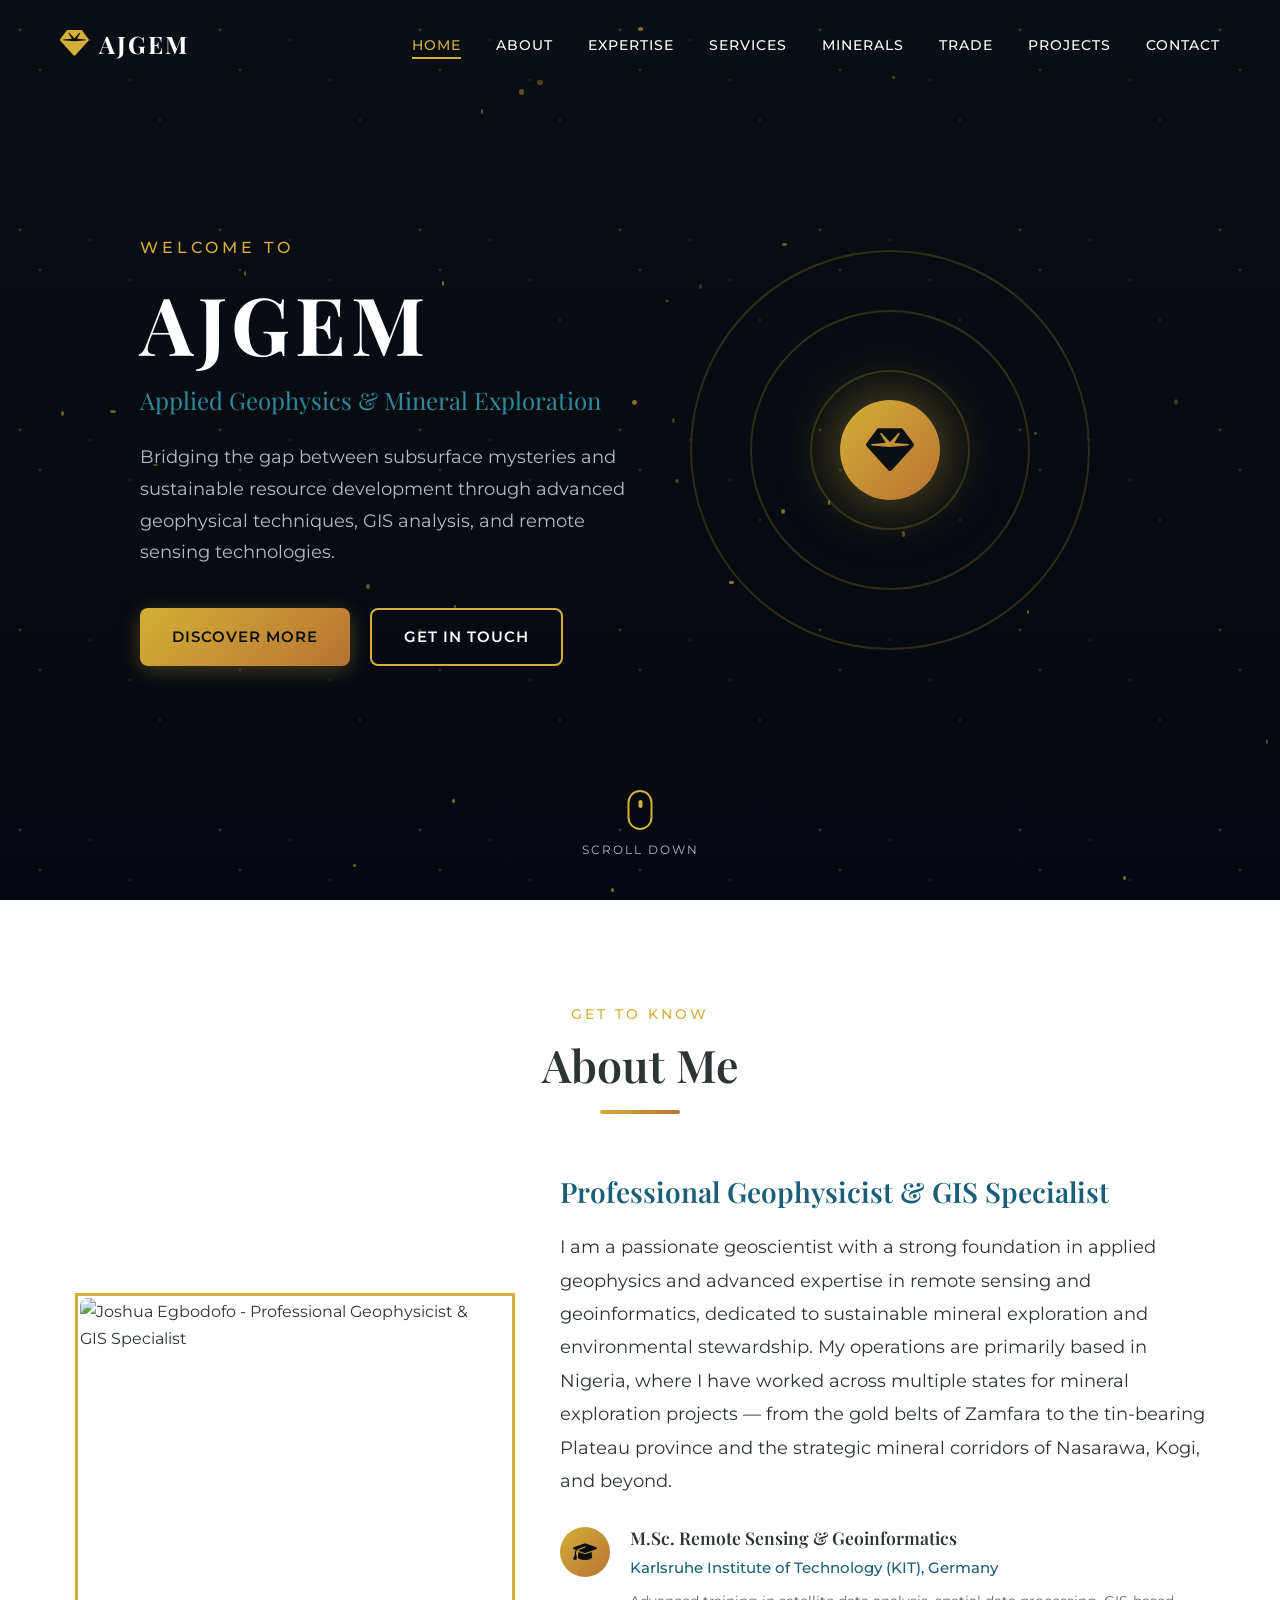
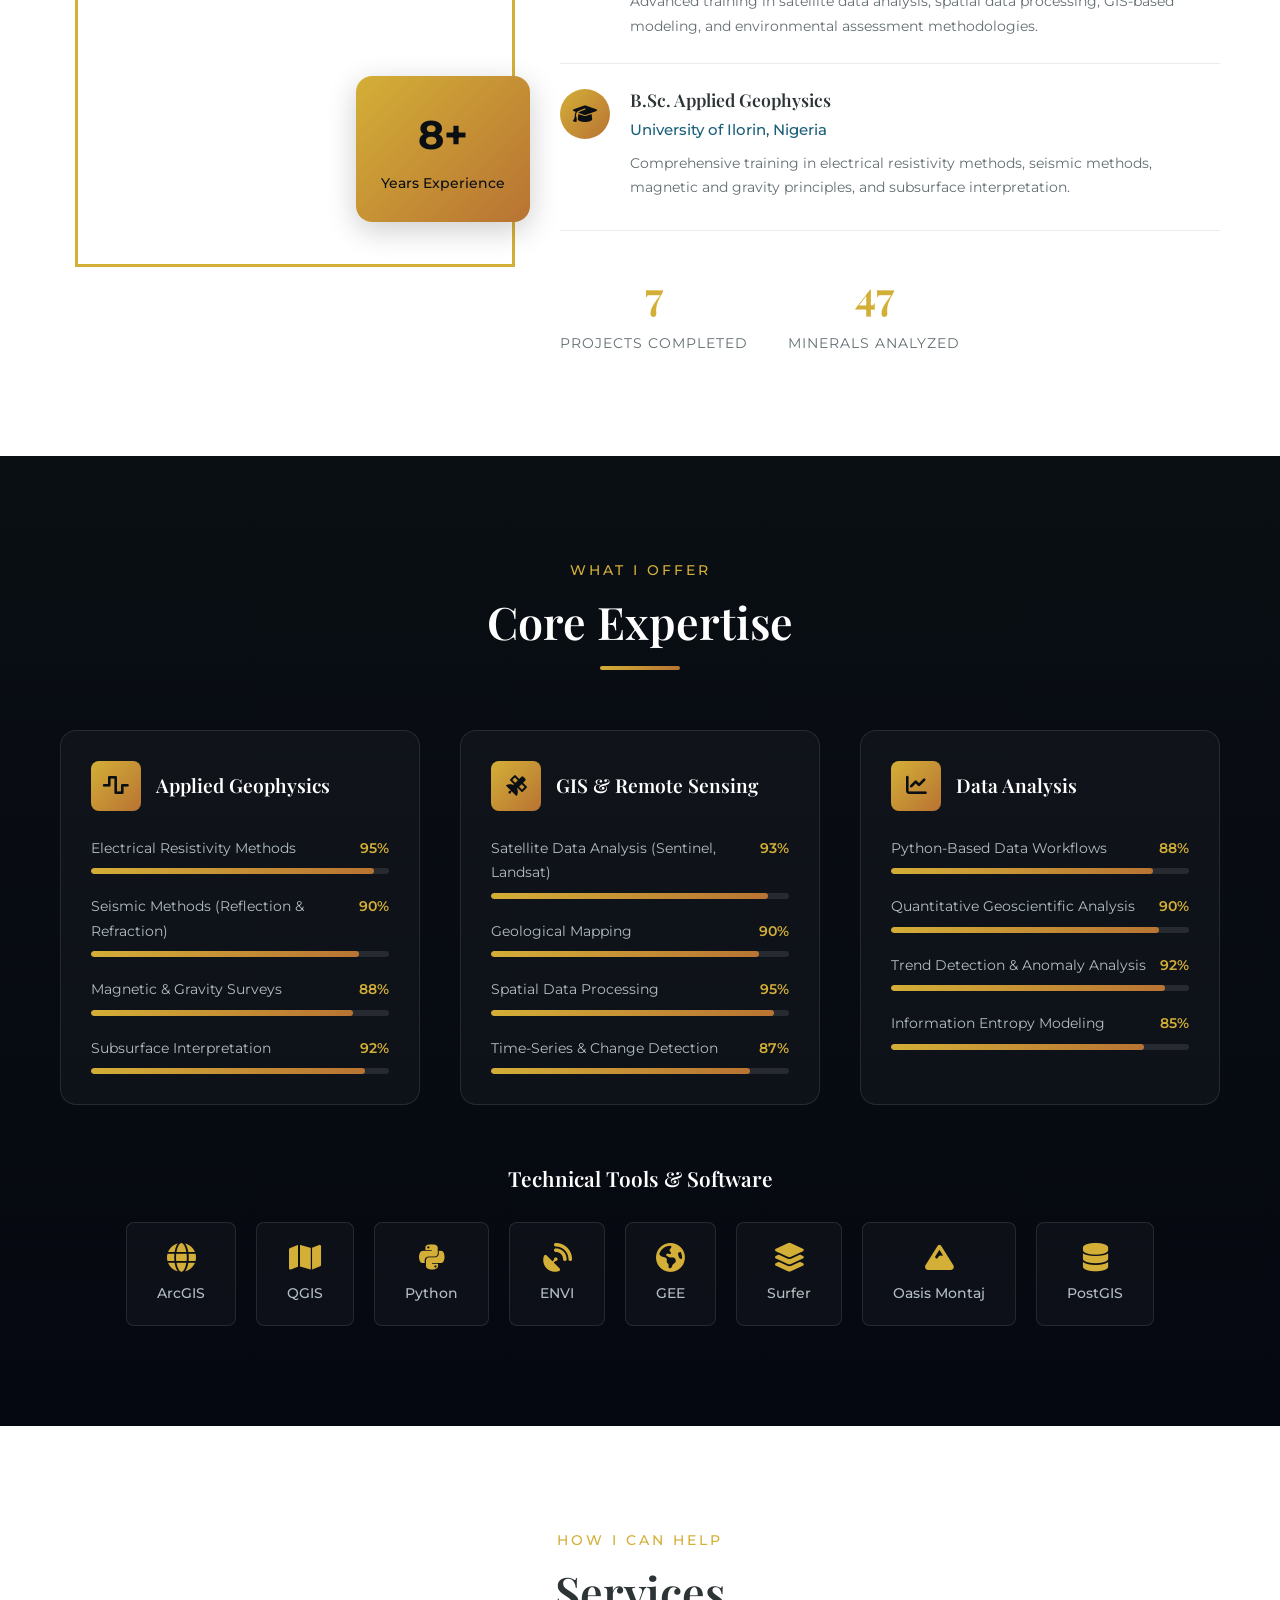
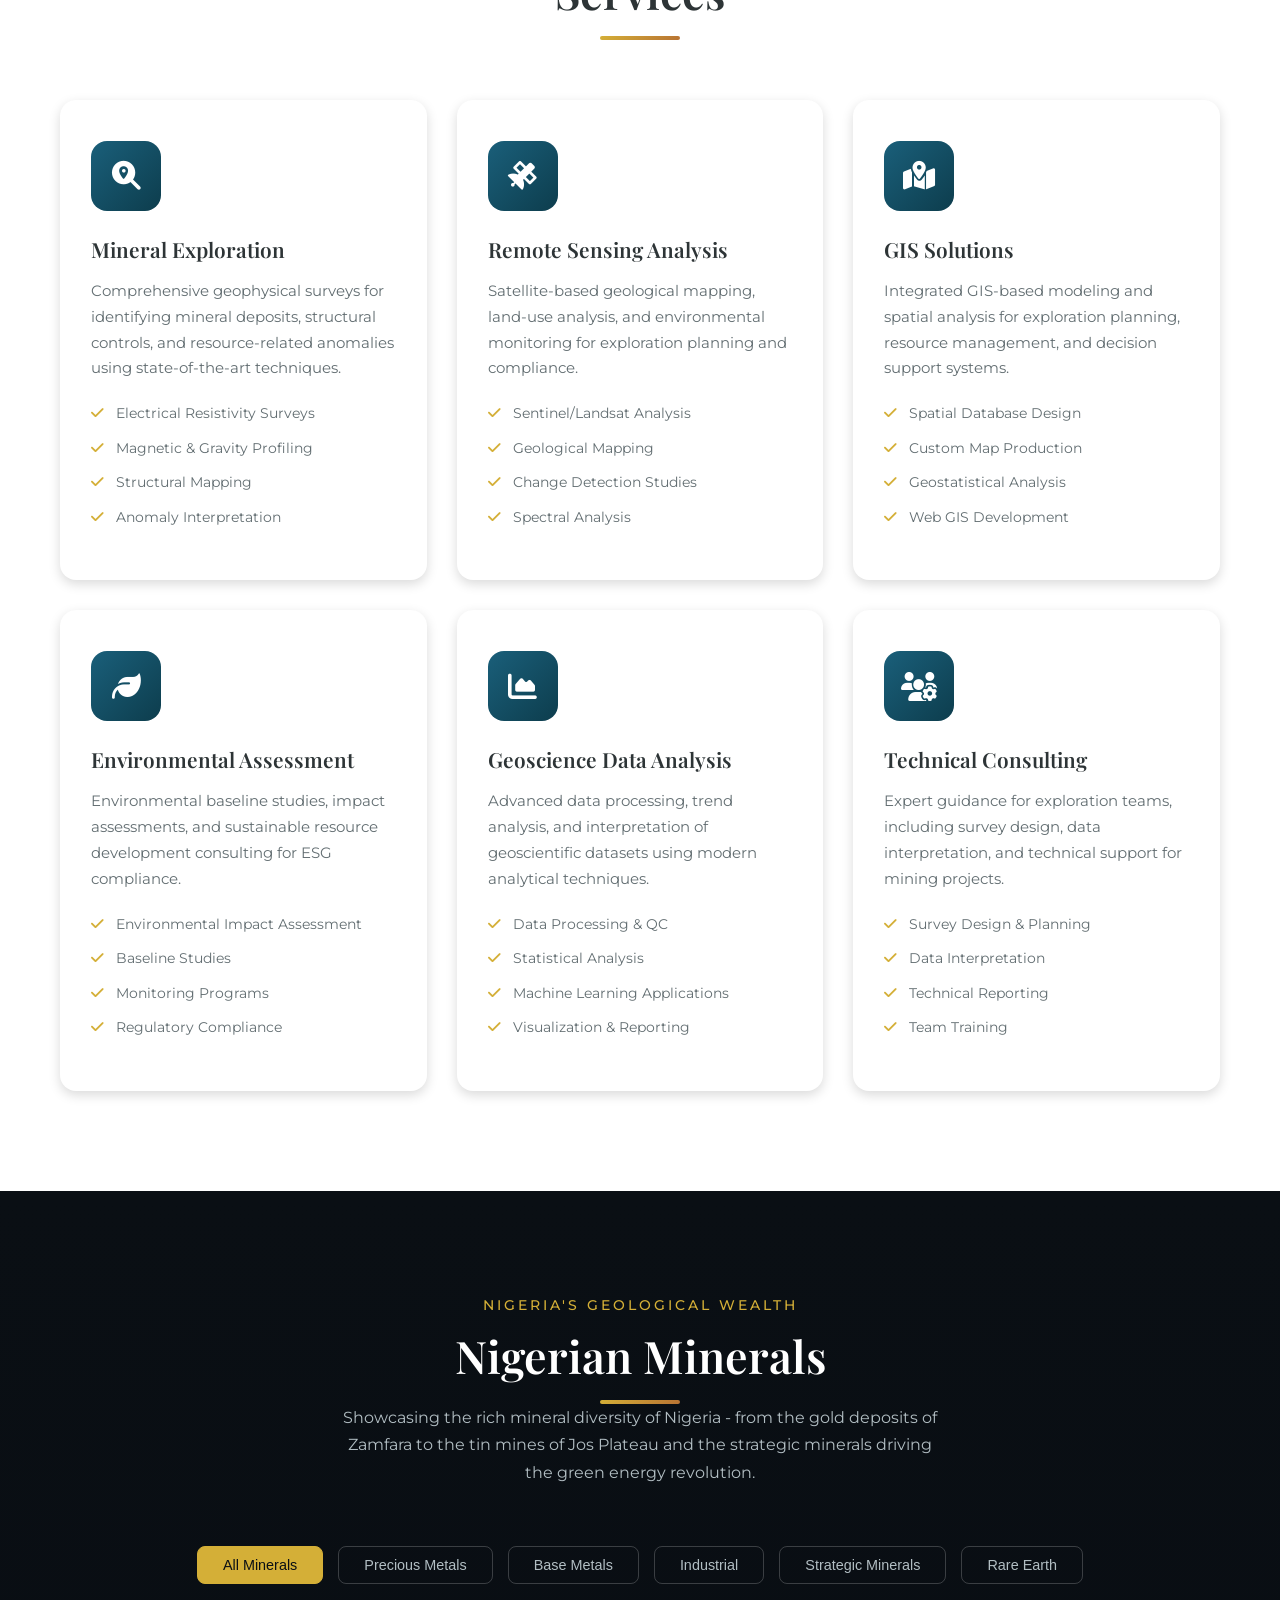
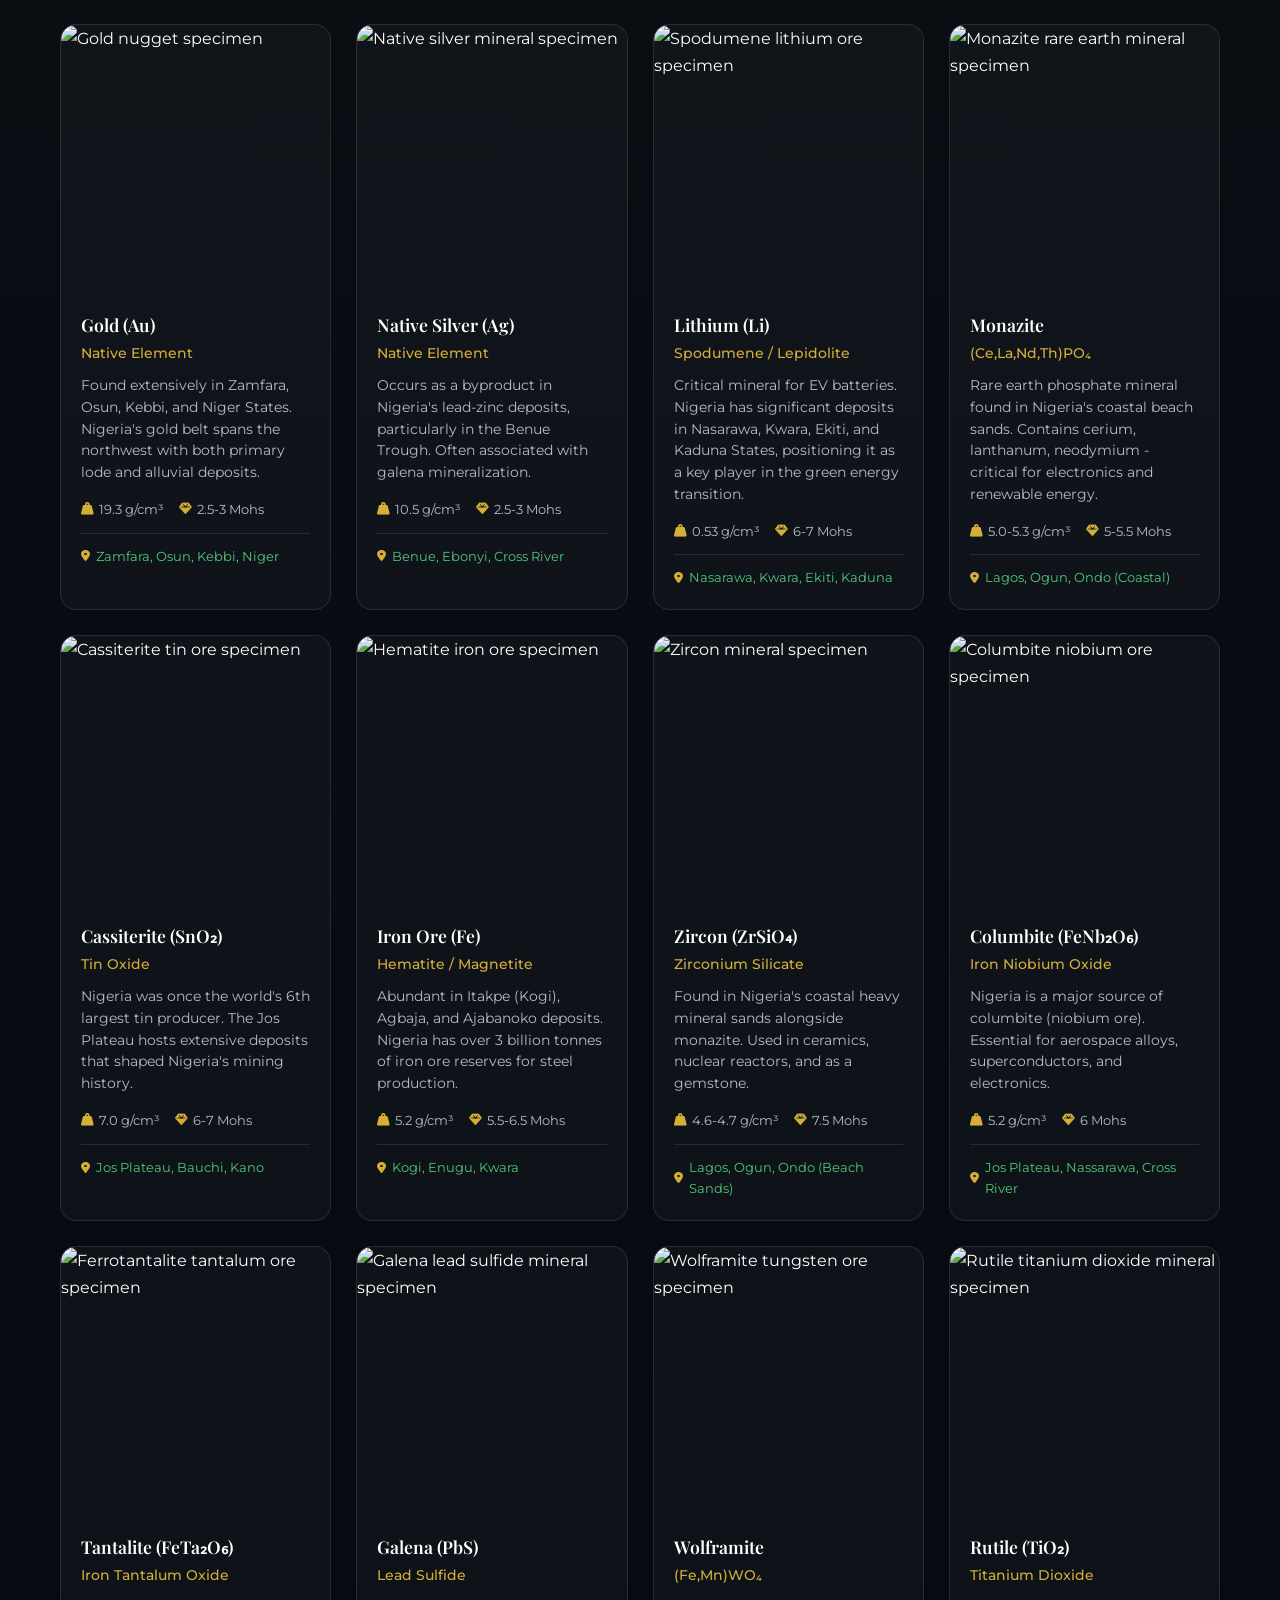
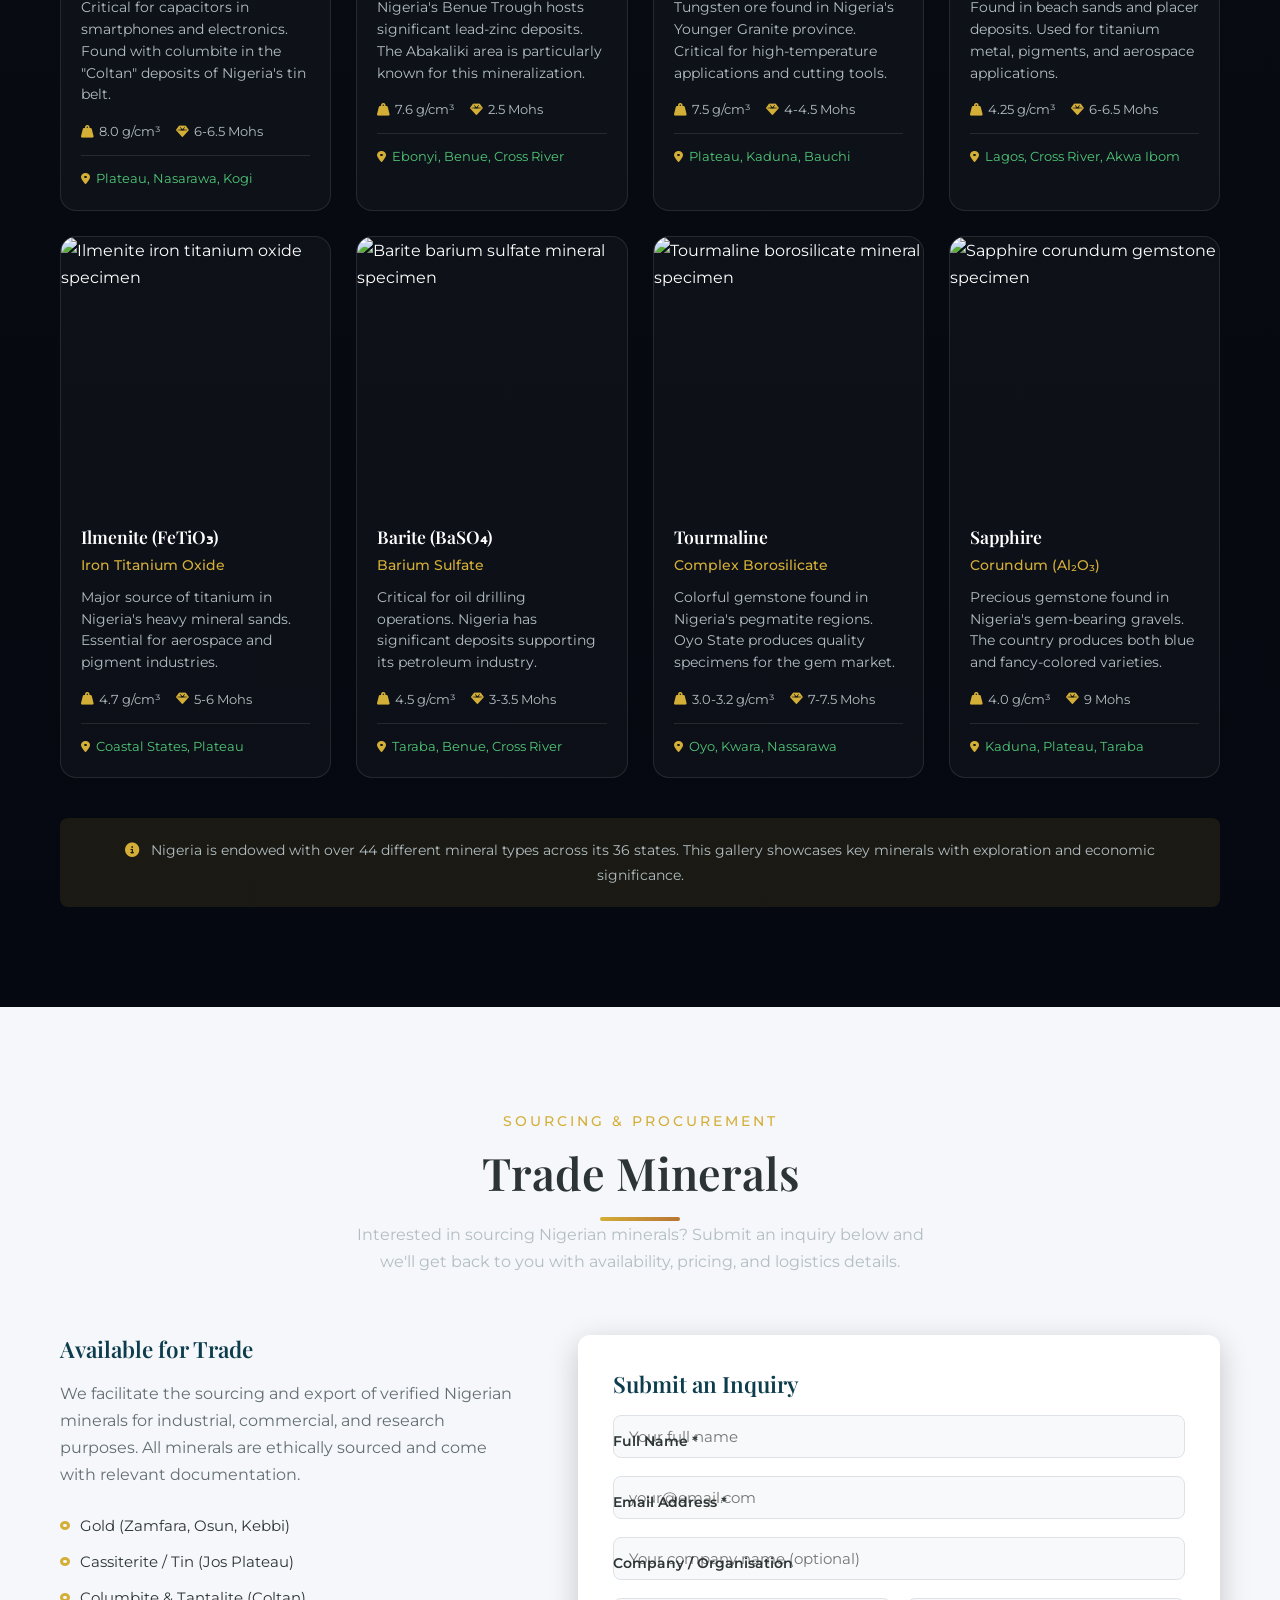
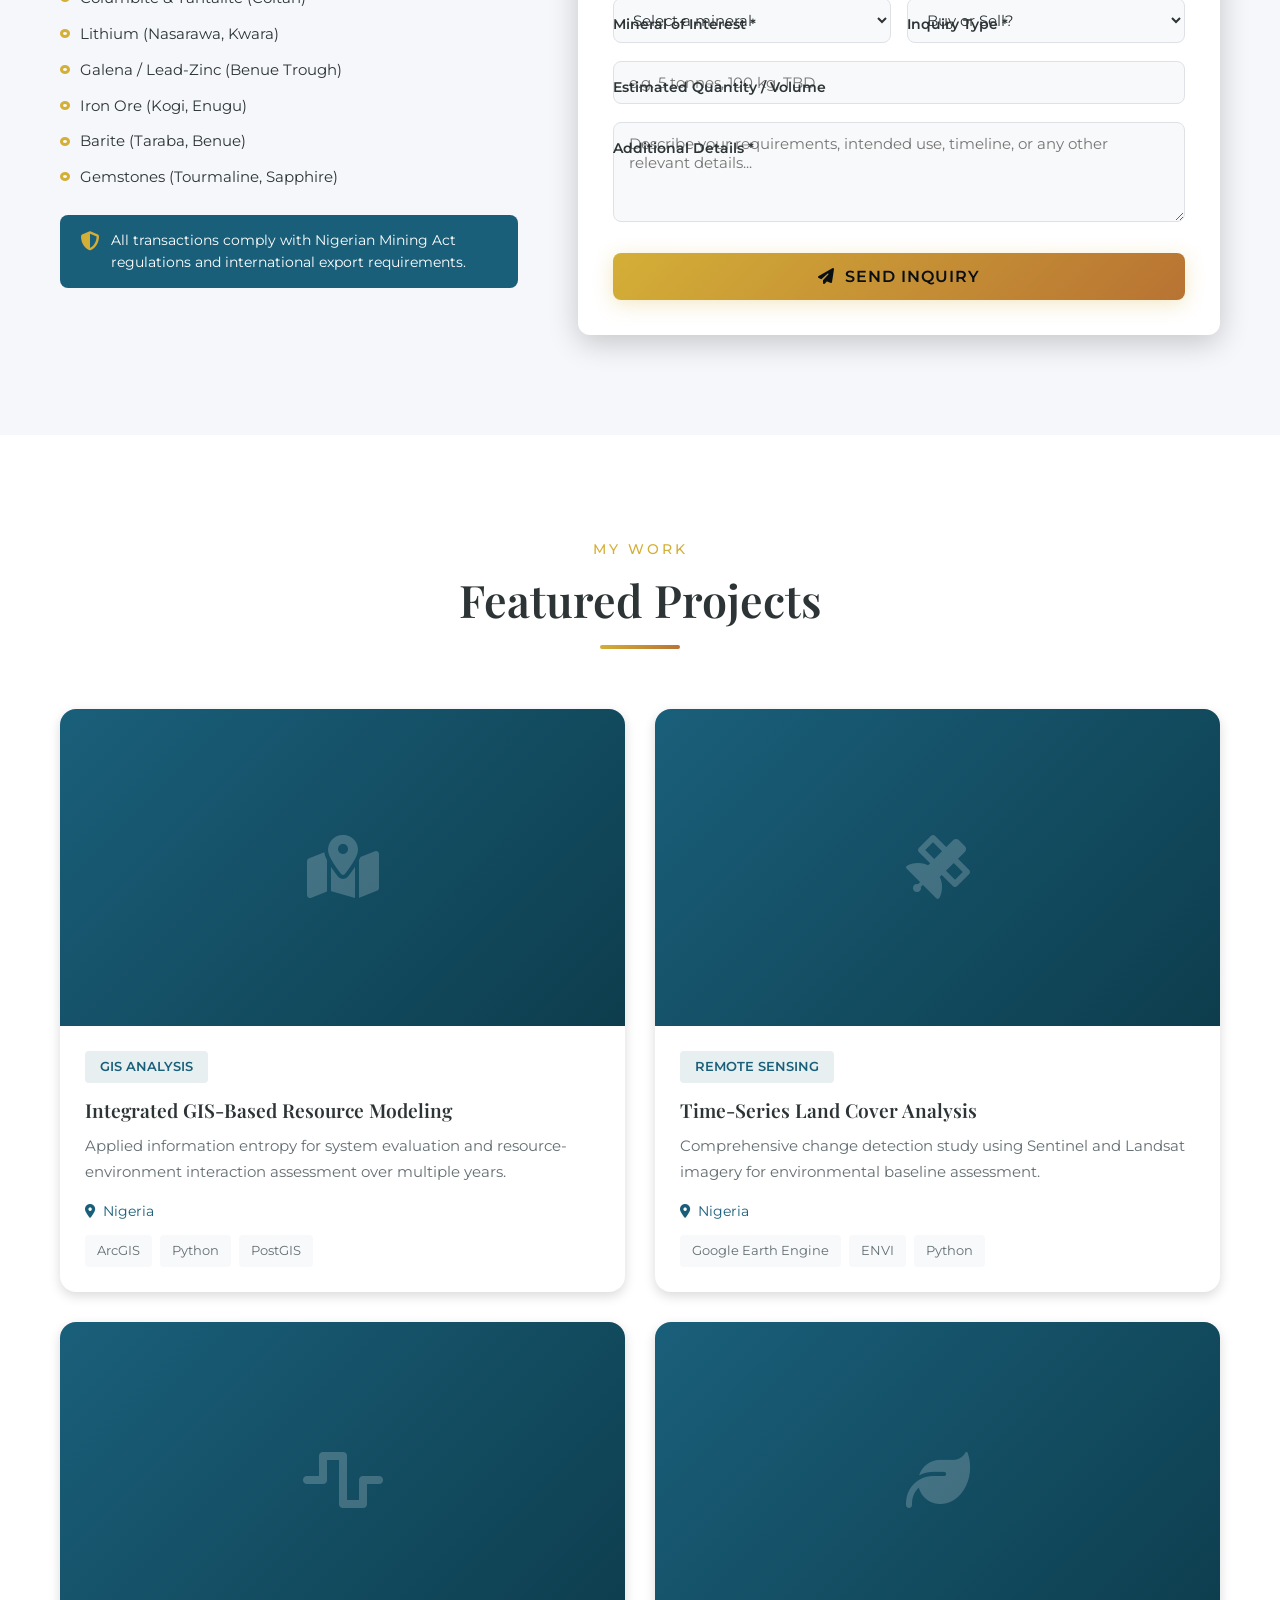
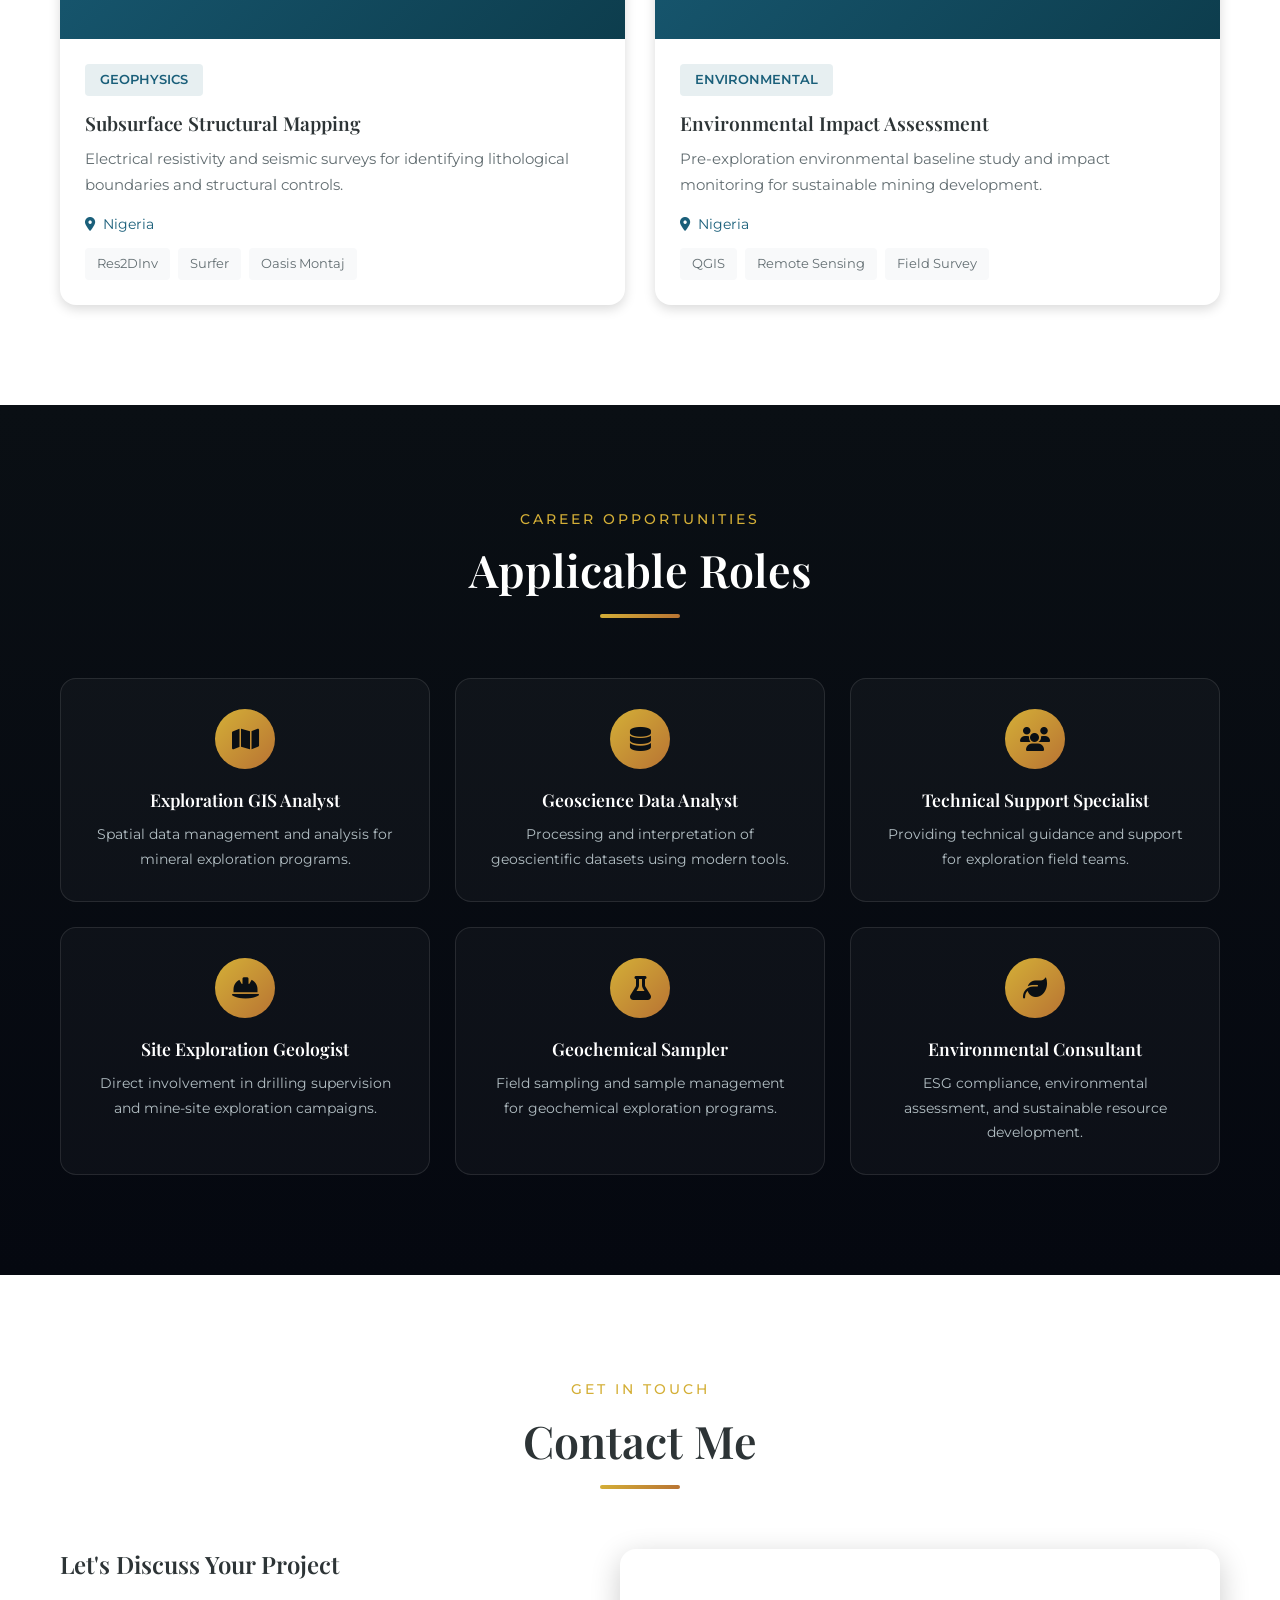
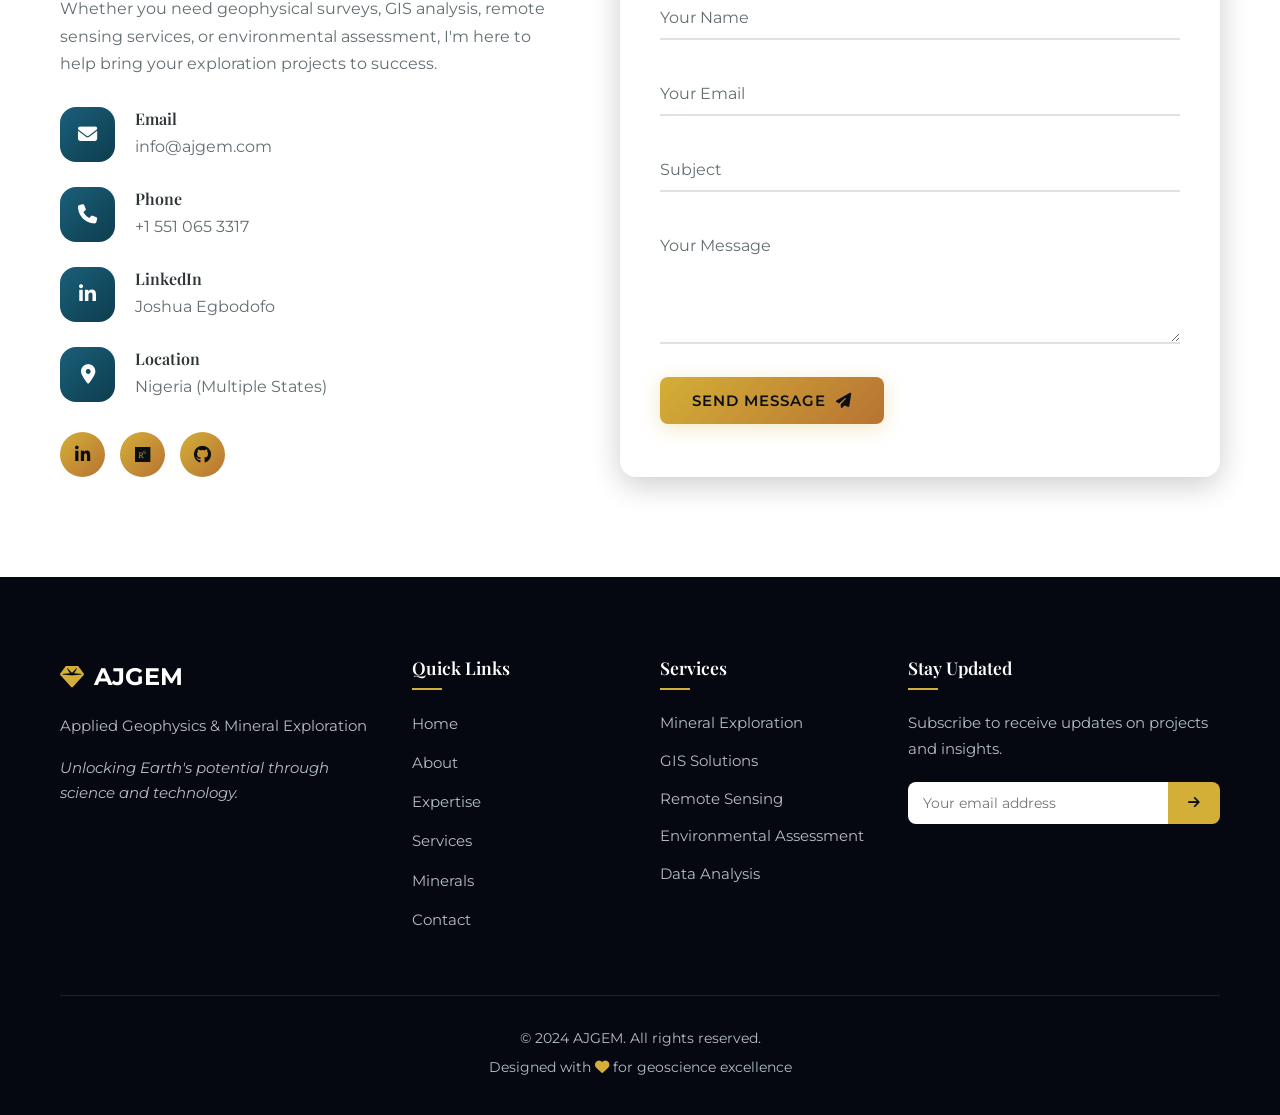
==== commit fa6eb253: "Add Trade Minerals inquiry section with form" ====
--- a/index.html
+++ b/index.html
@@ -36,8 +36,8 @@
                 <li><a href="#about" class="nav-link">About</a></li>
                 <li><a href="#skills" class="nav-link">Expertise</a></li>
                 <li><a href="#services" class="nav-link">Services</a></li>
-                <li><a href="#gallery" class="nav-link">Minerals & Trade</a></li>
-                <li><a href="#mineral-news" class="nav-link">Market News</a></li>
+                <li><a href="#gallery" class="nav-link">Minerals</a></li>
+                <li><a href="#trade" class="nav-link">Trade</a></li>
                 <li><a href="#projects" class="nav-link">Projects</a></li>
                 <li><a href="#contact" class="nav-link">Contact</a></li>
             </ul>
@@ -111,7 +111,7 @@
                             <div class="timeline-icon"><i class="fas fa-graduation-cap"></i></div>
                             <div class="timeline-content">
                                 <h4>M.Sc. Remote Sensing & Geoinformatics</h4>
-                                <p class="institution">Karlsruhe Institute of Technology (KIT)</p>
+                                <p class="institution">Karlsruhe Institute of Technology (KIT), Germany</p>
                                 <p class="description">
                                     Advanced training in satellite data analysis, spatial data processing,
                                     GIS-based modeling, and environmental assessment methodologies.
@@ -406,33 +406,12 @@
     <section id="gallery" class="gallery section section-dark">
         <div class="container">
             <div class="section-header">
-                <span class="section-subtitle">Buy · Sell · Explore · Nigeria's Geological Wealth</span>
-                <h2 class="section-title">Nigerian Minerals & Trade</h2>
+                <span class="section-subtitle">Nigeria's Geological Wealth</span>
+                <h2 class="section-title">Nigerian Minerals</h2>
                 <div class="title-underline"></div>
                 <p class="section-description">
-                    Explore Nigeria's rich mineral wealth — and trade it. Each card shows live or reference market prices, demand levels, and key market intelligence so you know exactly what you're working with.
+                    Showcasing the rich mineral diversity of Nigeria - from the gold deposits of Zamfara to the tin mines of Jos Plateau and the strategic minerals driving the green energy revolution.
                 </p>
-            </div>
-
-            <!-- Live Price Ticker -->
-            <div class="price-ticker-wrap">
-                <div class="price-ticker-label"><i class="fas fa-satellite-dish"></i> Live Markets</div>
-                <div class="price-ticker">
-                    <span class="ticker-item"><i class="fas fa-coins"></i> Gold <span id="ticker-gold" class="ticker-val">—</span></span>
-                    <span class="ticker-sep">|</span>
-                    <span class="ticker-item"><i class="fas fa-circle"></i> Silver <span id="ticker-silver" class="ticker-val">—</span></span>
-                    <span class="ticker-sep">|</span>
-                    <span class="ticker-item"><i class="fas fa-bolt"></i> Tin (LME ref) <span class="ticker-val">~$27,000/t</span></span>
-                    <span class="ticker-sep">|</span>
-                    <span class="ticker-item"><i class="fas fa-microchip"></i> Columbite ref <span class="ticker-val">~$45/kg Nb</span></span>
-                    <span class="ticker-sep">|</span>
-                    <span class="ticker-item"><i class="fas fa-broadcast-tower"></i> Tantalite ref <span class="ticker-val">~$130/kg</span></span>
-                    <span class="ticker-sep">|</span>
-                    <span class="ticker-item"><i class="fas fa-atom"></i> Lithium ref <span class="ticker-val">~$13,500/t</span></span>
-                    <span class="ticker-sep">|</span>
-                    <span class="ticker-item"><i class="fas fa-clock"></i> Updated <span id="ticker-time" class="ticker-val">—</span></span>
-                </div>
-            </div>
             </div>
 
             <!-- Gallery Filter -->
@@ -448,7 +427,7 @@
             <!-- Gallery Grid -->
             <div class="gallery-grid">
                 <!-- Gold -->
-                <div class="gallery-item" data-category="precious" data-mineral="gold">
+                <div class="gallery-item" data-category="precious">
                     <div class="mineral-card">
                         <div class="mineral-image">
                             <img src="https://upload.wikimedia.org/wikipedia/commons/5/5b/GoldNuggetUSGOV.jpg" alt="Gold nugget specimen" class="mineral-img" loading="lazy">
@@ -469,7 +448,7 @@
                 </div>
 
                 <!-- Silver -->
-                <div class="gallery-item" data-category="precious" data-mineral="silver">
+                <div class="gallery-item" data-category="precious">
                     <div class="mineral-card">
                         <div class="mineral-image">
                             <img src="https://upload.wikimedia.org/wikipedia/commons/0/06/Silver-3d13b.jpg" alt="Native silver mineral specimen" class="mineral-img" loading="lazy">
@@ -490,7 +469,7 @@
                 </div>
 
                 <!-- Lithium -->
-                <div class="gallery-item" data-category="strategic" data-mineral="lithium">
+                <div class="gallery-item" data-category="strategic">
                     <div class="mineral-card">
                         <div class="mineral-image">
                             <img src="https://upload.wikimedia.org/wikipedia/commons/5/55/Spodumene-pb7a.jpg" alt="Spodumene lithium ore specimen" class="mineral-img" loading="lazy">
@@ -511,7 +490,7 @@
                 </div>
 
                 <!-- Monazite -->
-                <div class="gallery-item" data-category="rare-earth" data-mineral="monazite">
+                <div class="gallery-item" data-category="rare-earth">
                     <div class="mineral-card">
                         <div class="mineral-image">
                             <img src="https://upload.wikimedia.org/wikipedia/commons/8/8e/MonaziteUSGOV.jpg" alt="Monazite rare earth mineral specimen" class="mineral-img" loading="lazy">
@@ -532,7 +511,7 @@
                 </div>
 
                 <!-- Cassiterite (Tin) -->
-                <div class="gallery-item" data-category="base" data-mineral="cassiterite">
+                <div class="gallery-item" data-category="base">
                     <div class="mineral-card">
                         <div class="mineral-image">
                             <img src="https://upload.wikimedia.org/wikipedia/commons/3/3e/Cassiterite_-_Blue_Tier_tinfield%2C_Tasmania%2C_Australia.jpg" alt="Cassiterite tin ore specimen" class="mineral-img" loading="lazy">
@@ -553,7 +532,7 @@
                 </div>
 
                 <!-- Iron Ore -->
-                <div class="gallery-item" data-category="industrial" data-mineral="iron-ore">
+                <div class="gallery-item" data-category="industrial">
                     <div class="mineral-card">
                         <div class="mineral-image">
                             <img src="https://upload.wikimedia.org/wikipedia/commons/4/45/Hematite-1.JPG" alt="Hematite iron ore specimen" class="mineral-img" loading="lazy">
@@ -574,7 +553,7 @@
                 </div>
 
                 <!-- Zircon -->
-                <div class="gallery-item" data-category="strategic" data-mineral="zircon">
+                <div class="gallery-item" data-category="strategic">
                     <div class="mineral-card">
                         <div class="mineral-image">
                             <img src="https://upload.wikimedia.org/wikipedia/commons/1/18/Zircon-192914.jpg" alt="Zircon mineral specimen" class="mineral-img" loading="lazy">
@@ -595,7 +574,7 @@
                 </div>
 
                 <!-- Columbite -->
-                <div class="gallery-item" data-category="strategic" data-mineral="columbite">
+                <div class="gallery-item" data-category="strategic">
                     <div class="mineral-card">
                         <div class="mineral-image">
                             <img src="https://upload.wikimedia.org/wikipedia/commons/e/e9/Columbite-%28Fe%29-182970.jpg" alt="Columbite niobium ore specimen" class="mineral-img" loading="lazy">
@@ -616,7 +595,7 @@
                 </div>
 
                 <!-- Tantalite -->
-                <div class="gallery-item" data-category="strategic" data-mineral="tantalite">
+                <div class="gallery-item" data-category="strategic">
                     <div class="mineral-card">
                         <div class="mineral-image">
                             <img src="https://upload.wikimedia.org/wikipedia/commons/9/9f/Ferrotantalite_brazil.jpg" alt="Ferrotantalite tantalum ore specimen" class="mineral-img" loading="lazy">
@@ -637,7 +616,7 @@
                 </div>
 
                 <!-- Lead-Zinc (Galena) -->
-                <div class="gallery-item" data-category="base" data-mineral="galena">
+                <div class="gallery-item" data-category="base">
                     <div class="mineral-card">
                         <div class="mineral-image">
                             <img src="https://upload.wikimedia.org/wikipedia/commons/4/42/Galena_Antimony_Zinc.jpg" alt="Galena lead sulfide mineral specimen" class="mineral-img" loading="lazy">
@@ -658,7 +637,7 @@
                 </div>
 
                 <!-- Wolframite -->
-                <div class="gallery-item" data-category="strategic" data-mineral="wolframite">
+                <div class="gallery-item" data-category="strategic">
                     <div class="mineral-card">
                         <div class="mineral-image">
                             <img src="https://upload.wikimedia.org/wikipedia/commons/f/f9/Wolframite-Scheelite-34736.jpg" alt="Wolframite tungsten ore specimen" class="mineral-img" loading="lazy">
@@ -679,7 +658,7 @@
                 </div>
 
                 <!-- Rutile -->
-                <div class="gallery-item" data-category="industrial" data-mineral="rutile">
+                <div class="gallery-item" data-category="industrial">
                     <div class="mineral-card">
                         <div class="mineral-image">
                             <img src="https://upload.wikimedia.org/wikipedia/commons/3/35/Rutile-Pyrophyllite-54588.jpg" alt="Rutile titanium dioxide mineral specimen" class="mineral-img" loading="lazy">
@@ -700,7 +679,7 @@
                 </div>
 
                 <!-- Ilmenite -->
-                <div class="gallery-item" data-category="industrial" data-mineral="ilmenite">
+                <div class="gallery-item" data-category="industrial">
                     <div class="mineral-card">
                         <div class="mineral-image">
                             <img src="https://upload.wikimedia.org/wikipedia/commons/2/2a/Ferberite-Ilmenite-Quartz-cktsr-22a.jpg" alt="Ilmenite iron titanium oxide specimen" class="mineral-img" loading="lazy">
@@ -721,7 +700,7 @@
                 </div>
 
                 <!-- Barite -->
-                <div class="gallery-item" data-category="industrial" data-mineral="barite">
+                <div class="gallery-item" data-category="industrial">
                     <div class="mineral-card">
                         <div class="mineral-image">
                             <img src="https://upload.wikimedia.org/wikipedia/commons/1/19/Barite.jpg" alt="Barite barium sulfate mineral specimen" class="mineral-img" loading="lazy">
@@ -742,7 +721,7 @@
                 </div>
 
                 <!-- Tourmaline -->
-                <div class="gallery-item" data-category="rare-earth" data-mineral="tourmaline">
+                <div class="gallery-item" data-category="rare-earth">
                     <div class="mineral-card">
                         <div class="mineral-image">
                             <img src="https://upload.wikimedia.org/wikipedia/commons/c/c7/Tourmaline_Mineral_Macro_2.JPG" alt="Tourmaline borosilicate mineral specimen" class="mineral-img" loading="lazy">
@@ -763,7 +742,7 @@
                 </div>
 
                 <!-- Sapphire -->
-                <div class="gallery-item" data-category="rare-earth" data-mineral="sapphire">
+                <div class="gallery-item" data-category="rare-earth">
                     <div class="mineral-card">
                         <div class="mineral-image">
                             <img src="https://upload.wikimedia.org/wikipedia/commons/f/f9/Sapphire_Gem.jpg" alt="Sapphire corundum gemstone specimen" class="mineral-img" loading="lazy">
@@ -785,30 +764,123 @@
             </div>
 
             <div class="gallery-note">
-                <p><i class="fas fa-info-circle"></i> Nigeria hosts over 44 mineral types across 36 states. Prices shown are live spot (gold/silver) or current market reference values. Tap <strong>Enquire to Trade</strong> on any card to open a deal.</p>
+                <p><i class="fas fa-info-circle"></i> Nigeria is endowed with over 44 different mineral types across its 36 states. This gallery showcases key minerals with exploration and economic significance.</p>
             </div>
         </div>
     </section>
 
-    <!-- Mineral Market News Section -->
-    <section id="mineral-news" class="mineral-news section">
+    <!-- Trade Minerals Section -->
+    <section id="trade" class="trade section">
         <div class="container">
             <div class="section-header">
-                <span class="section-subtitle">Stay Informed</span>
-                <h2 class="section-title">Mineral Market News</h2>
+                <span class="section-subtitle">Sourcing & Procurement</span>
+                <h2 class="section-title">Trade Minerals</h2>
                 <div class="title-underline"></div>
                 <p class="section-description">
-                    The latest from global mining and mineral markets — curated from industry sources to keep you ahead of the curve.
+                    Interested in sourcing Nigerian minerals? Submit an inquiry below and we'll get back to you with availability, pricing, and logistics details.
                 </p>
             </div>
-            <div class="news-grid" id="news-grid">
-                <div class="news-loading">
-                    <i class="fas fa-circle-notch fa-spin"></i>
-                    <span>Fetching latest mineral market news…</span>
-                </div>
-            </div>
-            <div class="news-footer">
-                <p><i class="fas fa-rss"></i> News sourced from <strong>Mining.com</strong> — the global mining industry's trusted voice.</p>
+            <div class="trade-content">
+                <div class="trade-info">
+                    <h3>Available for Trade</h3>
+                    <p>We facilitate the sourcing and export of verified Nigerian minerals for industrial, commercial, and research purposes. All minerals are ethically sourced and come with relevant documentation.</p>
+                    <div class="trade-minerals-list">
+                        <div class="trade-mineral-item">
+                            <i class="fas fa-circle-dot"></i>
+                            <span>Gold (Zamfara, Osun, Kebbi)</span>
+                        </div>
+                        <div class="trade-mineral-item">
+                            <i class="fas fa-circle-dot"></i>
+                            <span>Cassiterite / Tin (Jos Plateau)</span>
+                        </div>
+                        <div class="trade-mineral-item">
+                            <i class="fas fa-circle-dot"></i>
+                            <span>Columbite &amp; Tantalite (Coltan)</span>
+                        </div>
+                        <div class="trade-mineral-item">
+                            <i class="fas fa-circle-dot"></i>
+                            <span>Lithium (Nasarawa, Kwara)</span>
+                        </div>
+                        <div class="trade-mineral-item">
+                            <i class="fas fa-circle-dot"></i>
+                            <span>Galena / Lead-Zinc (Benue Trough)</span>
+                        </div>
+                        <div class="trade-mineral-item">
+                            <i class="fas fa-circle-dot"></i>
+                            <span>Iron Ore (Kogi, Enugu)</span>
+                        </div>
+                        <div class="trade-mineral-item">
+                            <i class="fas fa-circle-dot"></i>
+                            <span>Barite (Taraba, Benue)</span>
+                        </div>
+                        <div class="trade-mineral-item">
+                            <i class="fas fa-circle-dot"></i>
+                            <span>Gemstones (Tourmaline, Sapphire)</span>
+                        </div>
+                    </div>
+                    <div class="trade-note">
+                        <i class="fas fa-shield-alt"></i>
+                        <p>All transactions comply with Nigerian Mining Act regulations and international export requirements.</p>
+                    </div>
+                </div>
+                <div class="trade-form-wrapper">
+                    <h3>Submit an Inquiry</h3>
+                    <form id="trade-form" class="trade-form">
+                        <input type="hidden" name="access_key" value="435c3454-fdd1-4590-86d4-40180d5de896">
+                        <input type="hidden" name="subject" value="Mineral Trade Inquiry - AJGEM">
+                        <div class="form-group">
+                            <label for="trade-name">Full Name *</label>
+                            <input type="text" id="trade-name" name="name" placeholder="Your full name" required>
+                        </div>
+                        <div class="form-group">
+                            <label for="trade-email">Email Address *</label>
+                            <input type="email" id="trade-email" name="email" placeholder="your@email.com" required>
+                        </div>
+                        <div class="form-group">
+                            <label for="trade-company">Company / Organisation</label>
+                            <input type="text" id="trade-company" name="company" placeholder="Your company name (optional)">
+                        </div>
+                        <div class="form-row">
+                            <div class="form-group">
+                                <label for="trade-mineral">Mineral of Interest *</label>
+                                <select id="trade-mineral" name="mineral" required>
+                                    <option value="" disabled selected>Select a mineral</option>
+                                    <option value="Gold">Gold</option>
+                                    <option value="Cassiterite / Tin">Cassiterite / Tin</option>
+                                    <option value="Columbite">Columbite</option>
+                                    <option value="Tantalite">Tantalite</option>
+                                    <option value="Lithium">Lithium</option>
+                                    <option value="Galena / Lead-Zinc">Galena / Lead-Zinc</option>
+                                    <option value="Iron Ore">Iron Ore</option>
+                                    <option value="Barite">Barite</option>
+                                    <option value="Gemstones">Gemstones</option>
+                                    <option value="Other">Other</option>
+                                </select>
+                            </div>
+                            <div class="form-group">
+                                <label for="trade-type">Inquiry Type *</label>
+                                <select id="trade-type" name="inquiry_type" required>
+                                    <option value="" disabled selected>Buy or Sell?</option>
+                                    <option value="Buy">I want to Buy</option>
+                                    <option value="Sell">I want to Sell</option>
+                                    <option value="Both">Buy &amp; Sell</option>
+                                    <option value="Information">Information only</option>
+                                </select>
+                            </div>
+                        </div>
+                        <div class="form-group">
+                            <label for="trade-quantity">Estimated Quantity / Volume</label>
+                            <input type="text" id="trade-quantity" name="quantity" placeholder="e.g. 5 tonnes, 100 kg, TBD">
+                        </div>
+                        <div class="form-group">
+                            <label for="trade-message">Additional Details *</label>
+                            <textarea id="trade-message" name="message" rows="4" placeholder="Describe your requirements, intended use, timeline, or any other relevant details..." required></textarea>
+                        </div>
+                        <button type="submit" class="btn btn-primary btn-submit-trade">
+                            <i class="fas fa-paper-plane"></i> Send Inquiry
+                        </button>
+                    </form>
+                </div>
             </div>
         </div>
     </section>
@@ -821,8 +893,6 @@
                 <h2 class="section-title">Featured Projects</h2>
                 <div class="title-underline"></div>
             </div>
-            <!-- NOTE: Add detailed project entries below. Each project card supports:
-                 title, category, description, location, tools, and an optional image. -->
             <div class="projects-grid">
                 <div class="project-card">
                     <div class="project-image">
@@ -1062,7 +1132,6 @@
                         <li><a href="#skills">Expertise</a></li>
                         <li><a href="#services">Services</a></li>
                         <li><a href="#gallery">Minerals</a></li>
-                        <li><a href="#trade">Trade</a></li>
                         <li><a href="#contact">Contact</a></li>
                     </ul>
                 </div>
--- a/css/styles.css
+++ b/css/styles.css
@@ -1315,341 +1315,6 @@
 }
 
 /* =====================================================
-   PRICE TICKER
-   ===================================================== */
-.price-ticker-wrap {
-    display: flex;
-    align-items: center;
-    gap: 16px;
-    background: rgba(212, 175, 55, 0.07);
-    border: 1px solid rgba(212, 175, 55, 0.25);
-    border-radius: 10px;
-    padding: 12px 20px;
-    margin-bottom: 30px;
-    overflow: hidden;
-}
-
-.price-ticker-label {
-    font-size: 0.75rem;
-    font-weight: 700;
-    color: var(--accent-gold);
-    white-space: nowrap;
-    text-transform: uppercase;
-    letter-spacing: 0.08em;
-    display: flex;
-    align-items: center;
-    gap: 6px;
-}
-
-.price-ticker {
-    display: flex;
-    flex-wrap: wrap;
-    gap: 10px 20px;
-    font-size: 0.8rem;
-    color: var(--text-muted);
-}
-
-.ticker-item {
-    display: flex;
-    align-items: center;
-    gap: 5px;
-    white-space: nowrap;
-}
-
-.ticker-item i {
-    color: var(--accent-gold);
-    font-size: 0.7rem;
-}
-
-.ticker-val {
-    color: var(--accent-emerald);
-    font-weight: 600;
-}
-
-.ticker-sep {
-    color: rgba(255,255,255,0.15);
-}
-
-@media (max-width: 768px) {
-    .price-ticker-wrap { flex-direction: column; align-items: flex-start; gap: 8px; }
-    .ticker-sep { display: none; }
-}
-
-/* =====================================================
-   MINERAL TRADE BLOCK (inside each card)
-   ===================================================== */
-.mineral-trade {
-    margin-top: 14px;
-    padding-top: 14px;
-    border-top: 1px solid rgba(212, 175, 55, 0.2);
-}
-
-.mineral-price-row {
-    display: flex;
-    align-items: center;
-    justify-content: space-between;
-    gap: 8px;
-    margin-bottom: 10px;
-    flex-wrap: wrap;
-}
-
-.mineral-live-price {
-    font-size: 0.9rem;
-    font-weight: 700;
-    color: var(--accent-emerald);
-    display: flex;
-    align-items: center;
-    gap: 5px;
-}
-
-.mineral-live-price i {
-    font-size: 0.65rem;
-}
-
-.price-dot-live {
-    display: inline-block;
-    width: 7px;
-    height: 7px;
-    border-radius: 50%;
-    background: var(--accent-emerald);
-    animation: pulseDot 1.8s ease-in-out infinite;
-}
-
-@keyframes pulseDot {
-    0%, 100% { opacity: 1; transform: scale(1); }
-    50% { opacity: 0.5; transform: scale(0.7); }
-}
-
-.demand-badge {
-    font-size: 0.68rem;
-    font-weight: 700;
-    padding: 3px 9px;
-    border-radius: 20px;
-    text-transform: uppercase;
-    letter-spacing: 0.06em;
-    white-space: nowrap;
-}
-
-.demand-critical {
-    background: rgba(231, 76, 60, 0.2);
-    color: #ff6b6b;
-    border: 1px solid rgba(231, 76, 60, 0.4);
-}
-
-.demand-high {
-    background: rgba(212, 175, 55, 0.15);
-    color: var(--accent-gold);
-    border: 1px solid rgba(212, 175, 55, 0.3);
-}
-
-.demand-moderate {
-    background: rgba(80, 200, 120, 0.12);
-    color: var(--accent-emerald);
-    border: 1px solid rgba(80, 200, 120, 0.3);
-}
-
-.mineral-quick-facts {
-    display: flex;
-    flex-direction: column;
-    gap: 4px;
-    margin-bottom: 10px;
-}
-
-.mineral-quick-facts span {
-    font-size: 0.75rem;
-    color: var(--text-muted);
-    display: flex;
-    align-items: flex-start;
-    gap: 6px;
-    line-height: 1.4;
-}
-
-.mineral-quick-facts i {
-    color: var(--accent-gold);
-    font-size: 0.7rem;
-    margin-top: 2px;
-    flex-shrink: 0;
-}
-
-.mineral-hot-fact {
-    background: rgba(212, 175, 55, 0.08);
-    border-left: 3px solid var(--accent-gold);
-    padding: 7px 10px;
-    border-radius: 0 6px 6px 0;
-    font-size: 0.73rem;
-    color: var(--text-muted);
-    font-style: italic;
-    margin-bottom: 12px;
-    line-height: 1.5;
-}
-
-.btn-trade {
-    display: block;
-    width: 100%;
-    text-align: center;
-    background: var(--gradient-gold);
-    color: #0a0f14;
-    font-size: 0.78rem;
-    font-weight: 700;
-    padding: 9px 14px;
-    border-radius: 8px;
-    text-decoration: none;
-    transition: opacity 0.25s ease, transform 0.25s ease;
-    letter-spacing: 0.03em;
-}
-
-.btn-trade:hover {
-    opacity: 0.88;
-    transform: translateY(-1px);
-}
-
-.btn-trade i {
-    margin-right: 5px;
-}
-
-/* =====================================================
-   MINERAL NEWS SECTION
-   ===================================================== */
-.mineral-news {
-    background: var(--darker-bg);
-}
-
-.news-grid {
-    display: grid;
-    grid-template-columns: repeat(3, 1fr);
-    gap: 24px;
-    min-height: 200px;
-}
-
-.news-loading {
-    grid-column: 1 / -1;
-    display: flex;
-    flex-direction: column;
-    align-items: center;
-    justify-content: center;
-    gap: 12px;
-    color: var(--text-muted);
-    padding: 60px 0;
-}
-
-.news-loading i {
-    font-size: 2rem;
-    color: var(--accent-gold);
-}
-
-.news-card {
-    background: rgba(255, 255, 255, 0.03);
-    border: 1px solid rgba(255, 255, 255, 0.08);
-    border-radius: var(--radius-lg);
-    overflow: hidden;
-    transition: transform 0.3s ease, border-color 0.3s ease;
-    display: flex;
-    flex-direction: column;
-}
-
-.news-card:hover {
-    transform: translateY(-5px);
-    border-color: var(--accent-gold);
-}
-
-.news-card-img {
-    width: 100%;
-    aspect-ratio: 16/9;
-    object-fit: cover;
-    display: block;
-    background: rgba(212, 175, 55, 0.05);
-}
-
-.news-card-img-placeholder {
-    width: 100%;
-    aspect-ratio: 16/9;
-    background: linear-gradient(135deg, rgba(212,175,55,0.15) 0%, rgba(26,95,122,0.2) 100%);
-    display: flex;
-    align-items: center;
-    justify-content: center;
-    font-size: 2.5rem;
-    color: var(--accent-gold);
-    opacity: 0.6;
-}
-
-.news-card-body {
-    padding: 18px;
-    flex: 1;
-    display: flex;
-    flex-direction: column;
-}
-
-.news-card-date {
-    font-size: 0.72rem;
-    color: var(--accent-gold);
-    margin-bottom: 8px;
-    text-transform: uppercase;
-    letter-spacing: 0.06em;
-}
-
-.news-card-title {
-    font-size: 0.92rem;
-    color: var(--text-light);
-    font-weight: 600;
-    line-height: 1.5;
-    margin-bottom: 8px;
-    flex: 1;
-}
-
-.news-card-desc {
-    font-size: 0.78rem;
-    color: var(--text-muted);
-    line-height: 1.6;
-    margin-bottom: 14px;
-    display: -webkit-box;
-    -webkit-line-clamp: 3;
-    -webkit-box-orient: vertical;
-    overflow: hidden;
-}
-
-.news-card-link {
-    font-size: 0.78rem;
-    color: var(--accent-gold);
-    font-weight: 600;
-    text-decoration: none;
-    display: flex;
-    align-items: center;
-    gap: 5px;
-    transition: gap 0.2s ease;
-}
-
-.news-card-link:hover {
-    gap: 8px;
-}
-
-.news-footer {
-    text-align: center;
-    margin-top: 30px;
-    font-size: 0.82rem;
-    color: var(--text-muted);
-}
-
-.news-footer i {
-    color: var(--accent-gold);
-    margin-right: 6px;
-}
-
-.news-error {
-    grid-column: 1 / -1;
-    text-align: center;
-    padding: 40px;
-    color: var(--text-muted);
-}
-
-@media (max-width: 1024px) {
-    .news-grid { grid-template-columns: repeat(2, 1fr); }
-}
-
-@media (max-width: 600px) {
-    .news-grid { grid-template-columns: 1fr; }
-}
-
-/* =====================================================
    PROJECTS SECTION
    ===================================================== */
 .projects-grid {
@@ -1752,17 +1417,13 @@
 }
 
 .project-location {
-    display: flex;
-    align-items: center;
-    gap: 6px;
-    color: var(--accent-copper);
     font-size: 0.85rem;
-    font-weight: 500;
+    color: var(--primary-color);
     margin-bottom: 12px;
 }
 
 .project-location i {
-    font-size: 0.8rem;
+    margin-right: 4px;
 }
 
 .project-tech {
@@ -2348,6 +2009,153 @@
     }
 }
 
+/* =====================================================
+   Trade Minerals Section
+   ===================================================== */
+
+.trade {
+    background: var(--light-bg);
+}
+
+.trade-content {
+    display: grid;
+    grid-template-columns: 1fr 1.4fr;
+    gap: 60px;
+    align-items: start;
+}
+
+.trade-info h3,
+.trade-form-wrapper h3 {
+    font-size: 1.4rem;
+    color: var(--primary-dark);
+    margin-bottom: 15px;
+}
+
+.trade-info > p {
+    color: var(--text-secondary);
+    line-height: 1.7;
+    margin-bottom: 25px;
+}
+
+.trade-minerals-list {
+    display: flex;
+    flex-direction: column;
+    gap: 10px;
+    margin-bottom: 25px;
+}
+
+.trade-mineral-item {
+    display: flex;
+    align-items: center;
+    gap: 10px;
+    color: var(--text-primary);
+    font-size: 0.95rem;
+}
+
+.trade-mineral-item i {
+    color: var(--accent-gold);
+    font-size: 0.6rem;
+}
+
+.trade-note {
+    display: flex;
+    align-items: flex-start;
+    gap: 12px;
+    background: var(--primary-color);
+    color: var(--white);
+    padding: 15px 20px;
+    border-radius: 8px;
+}
+
+.trade-note i {
+    font-size: 1.2rem;
+    margin-top: 2px;
+    flex-shrink: 0;
+    color: var(--accent-gold);
+}
+
+.trade-note p {
+    font-size: 0.9rem;
+    line-height: 1.5;
+    margin: 0;
+}
+
+.trade-form-wrapper {
+    background: var(--white);
+    padding: 35px;
+    border-radius: 12px;
+    box-shadow: var(--shadow-lg);
+}
+
+.trade-form .form-group {
+    margin-bottom: 18px;
+}
+
+.trade-form label {
+    display: block;
+    font-size: 0.88rem;
+    font-weight: 600;
+    color: var(--text-primary);
+    margin-bottom: 6px;
+}
+
+.trade-form input,
+.trade-form select,
+.trade-form textarea {
+    width: 100%;
+    padding: 11px 15px;
+    border: 1.5px solid var(--gray-300);
+    border-radius: 8px;
+    font-size: 0.95rem;
+    color: var(--text-primary);
+    background: var(--gray-100);
+    transition: border-color 0.3s ease, box-shadow 0.3s ease;
+    font-family: inherit;
+}
+
+.trade-form input:focus,
+.trade-form select:focus,
+.trade-form textarea:focus {
+    outline: none;
+    border-color: var(--primary-color);
+    box-shadow: 0 0 0 3px rgba(26, 95, 122, 0.12);
+    background: var(--white);
+}
+
+.form-row {
+    display: grid;
+    grid-template-columns: 1fr 1fr;
+    gap: 16px;
+}
+
+.trade-form textarea {
+    resize: vertical;
+}
+
+.btn-submit-trade {
+    width: 100%;
+    padding: 14px;
+    font-size: 1rem;
+    margin-top: 5px;
+}
+
+@media (max-width: 900px) {
+    .trade-content {
+        grid-template-columns: 1fr;
+        gap: 35px;
+    }
+}
+
+@media (max-width: 600px) {
+    .form-row {
+        grid-template-columns: 1fr;
+    }
+
+    .trade-form-wrapper {
+        padding: 25px 18px;
+    }
+}
+
 /* Print Styles */
 @media print {
     .navbar,
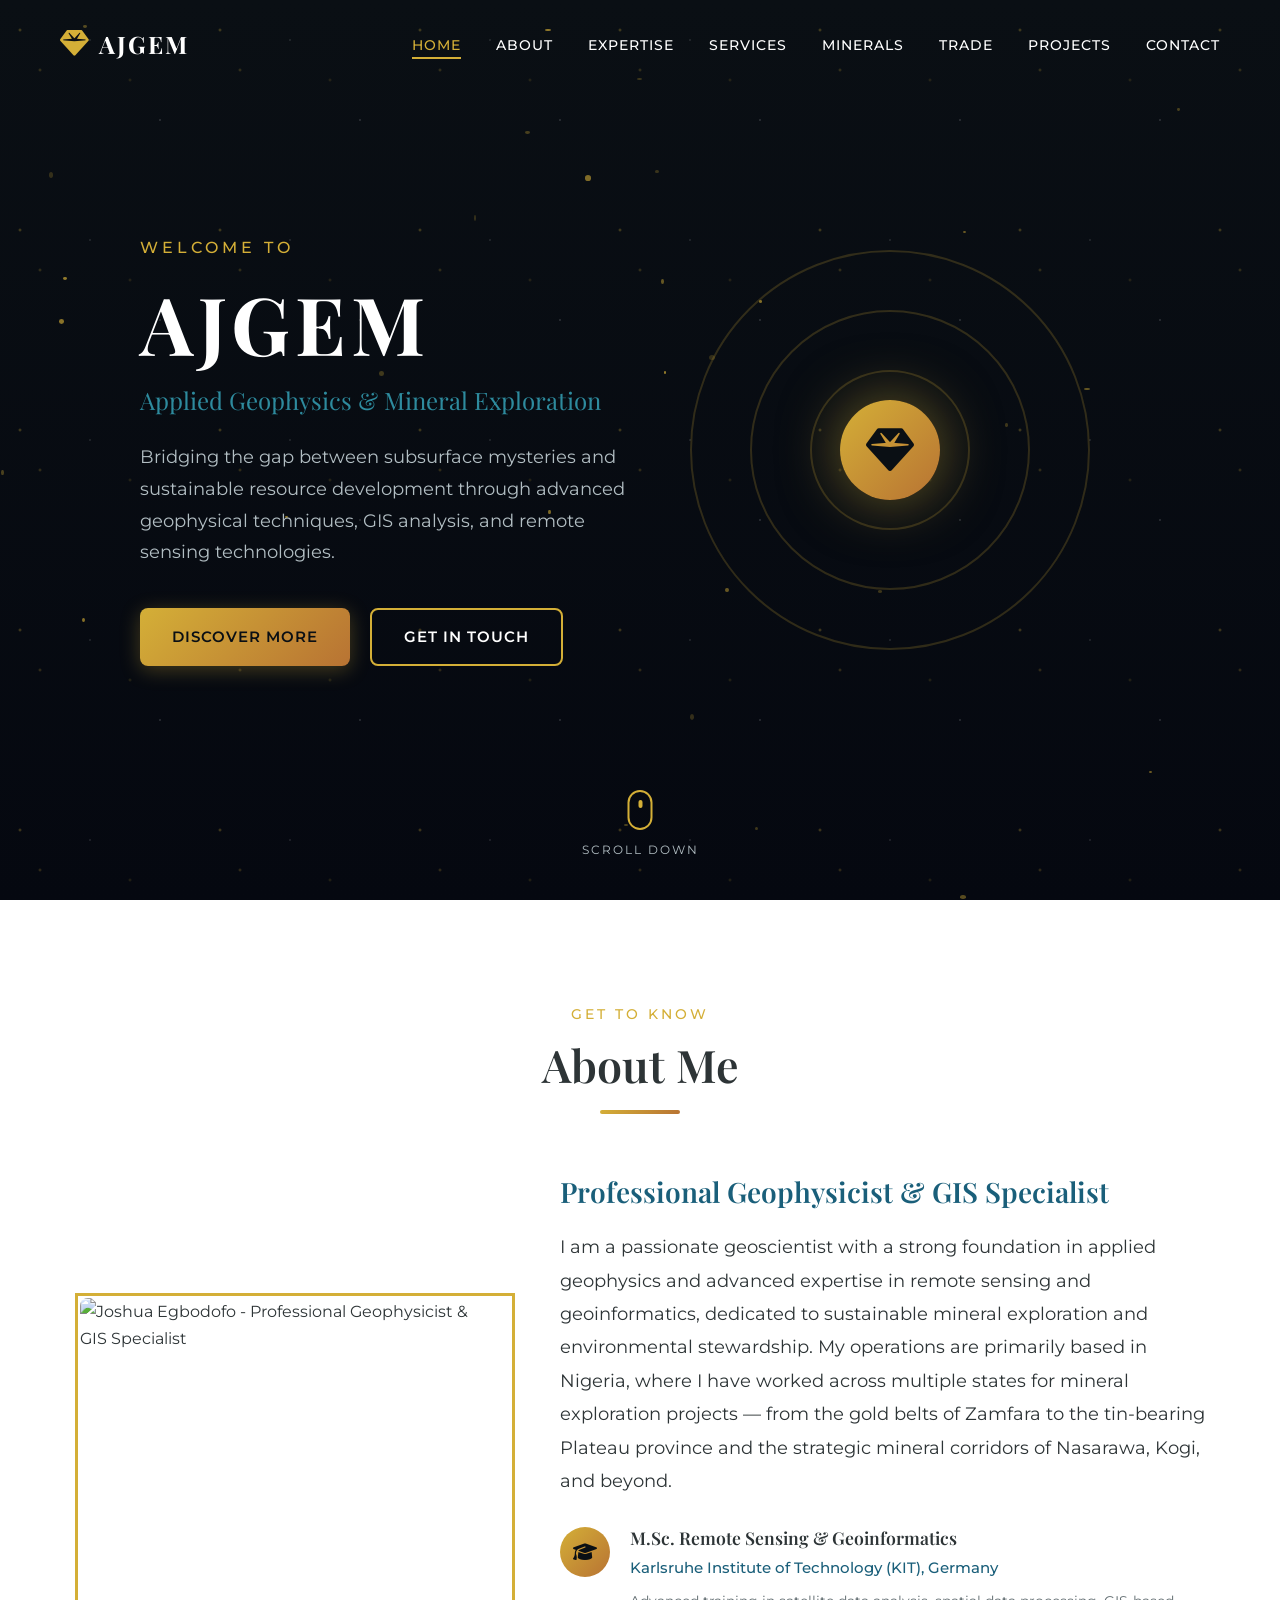
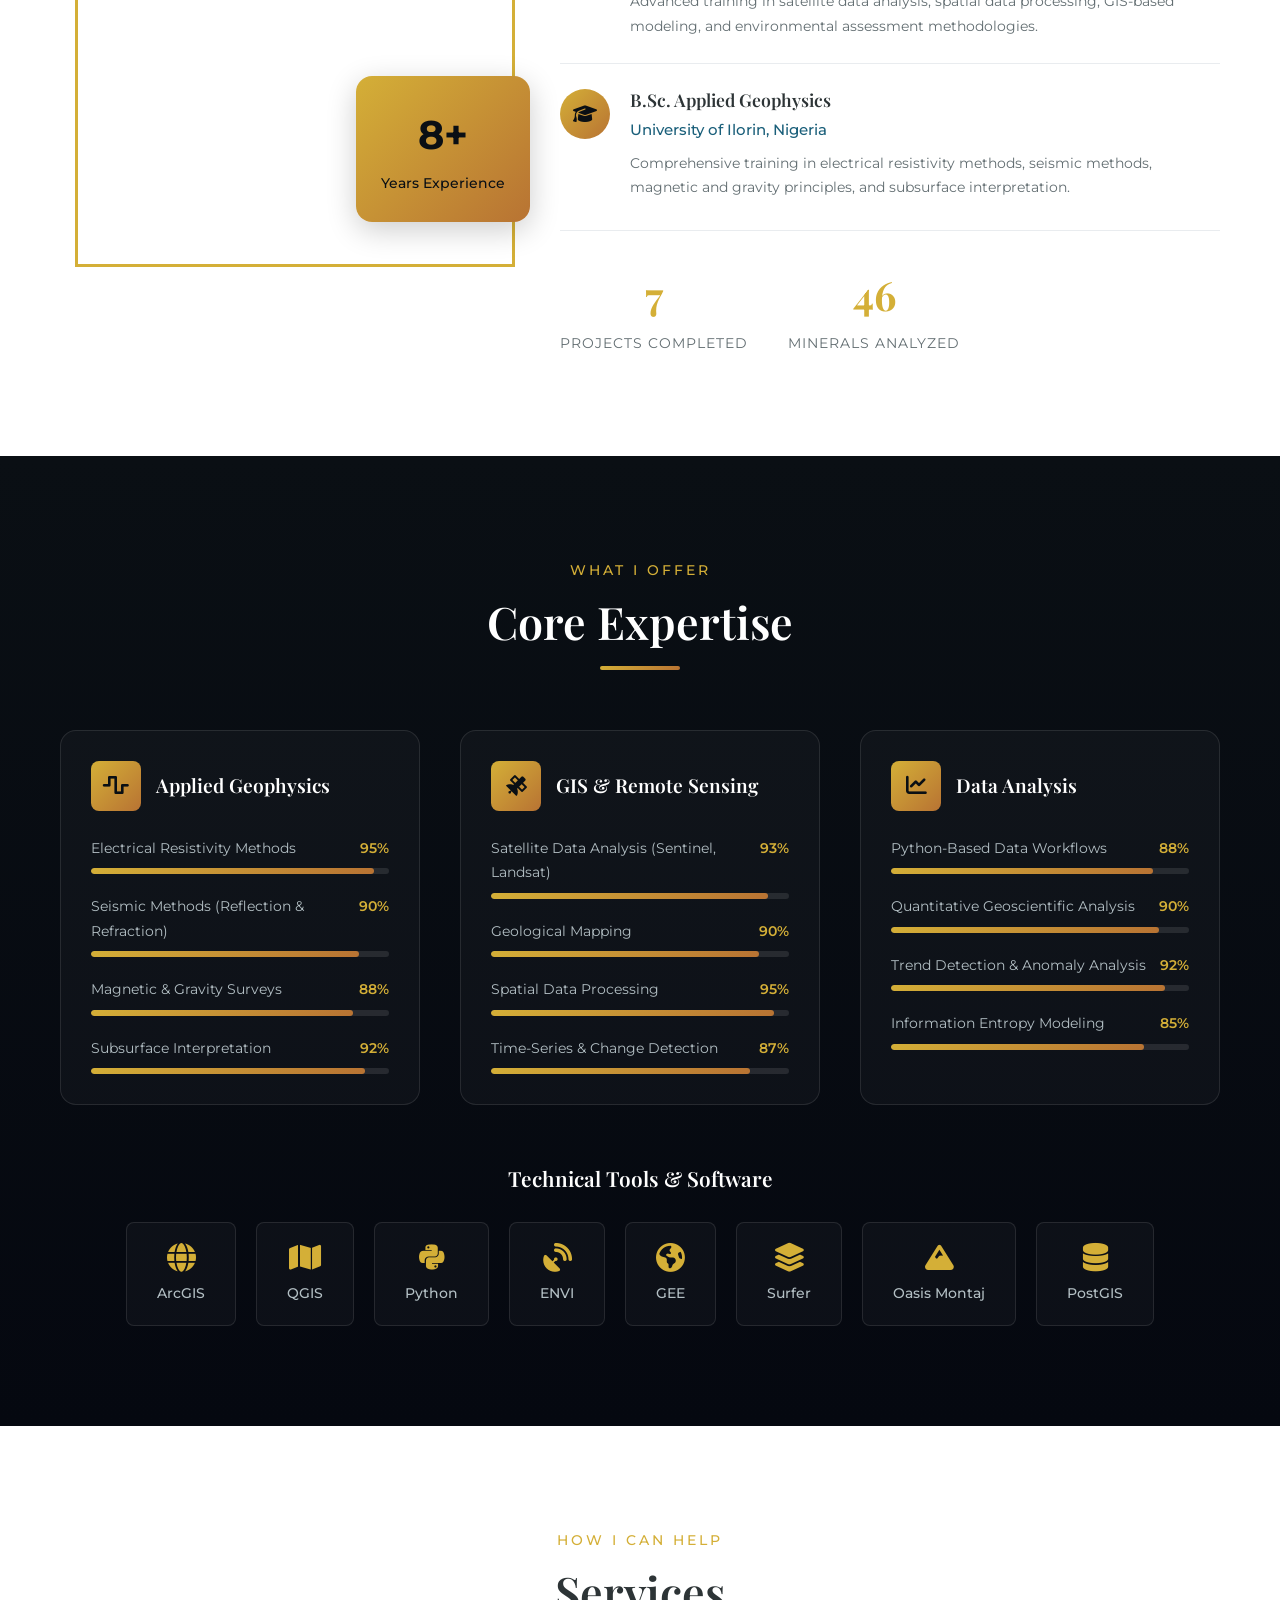
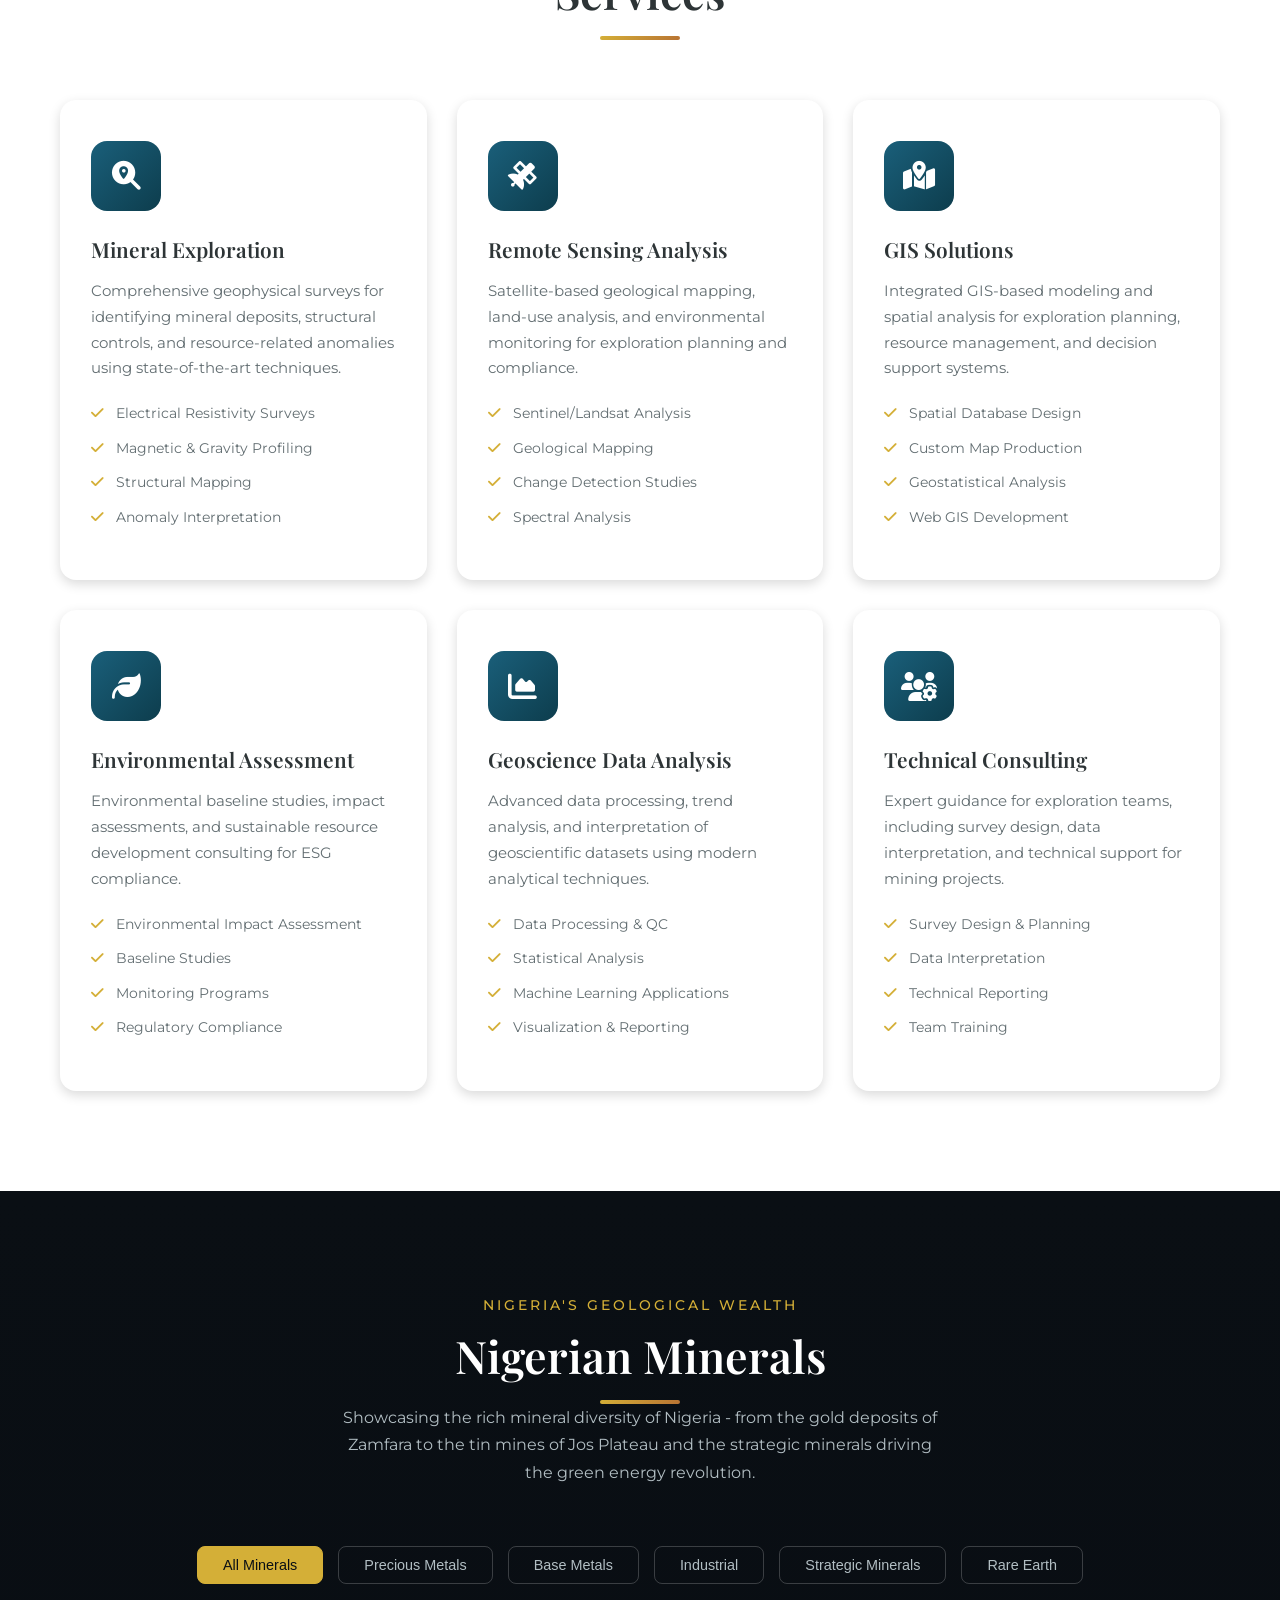
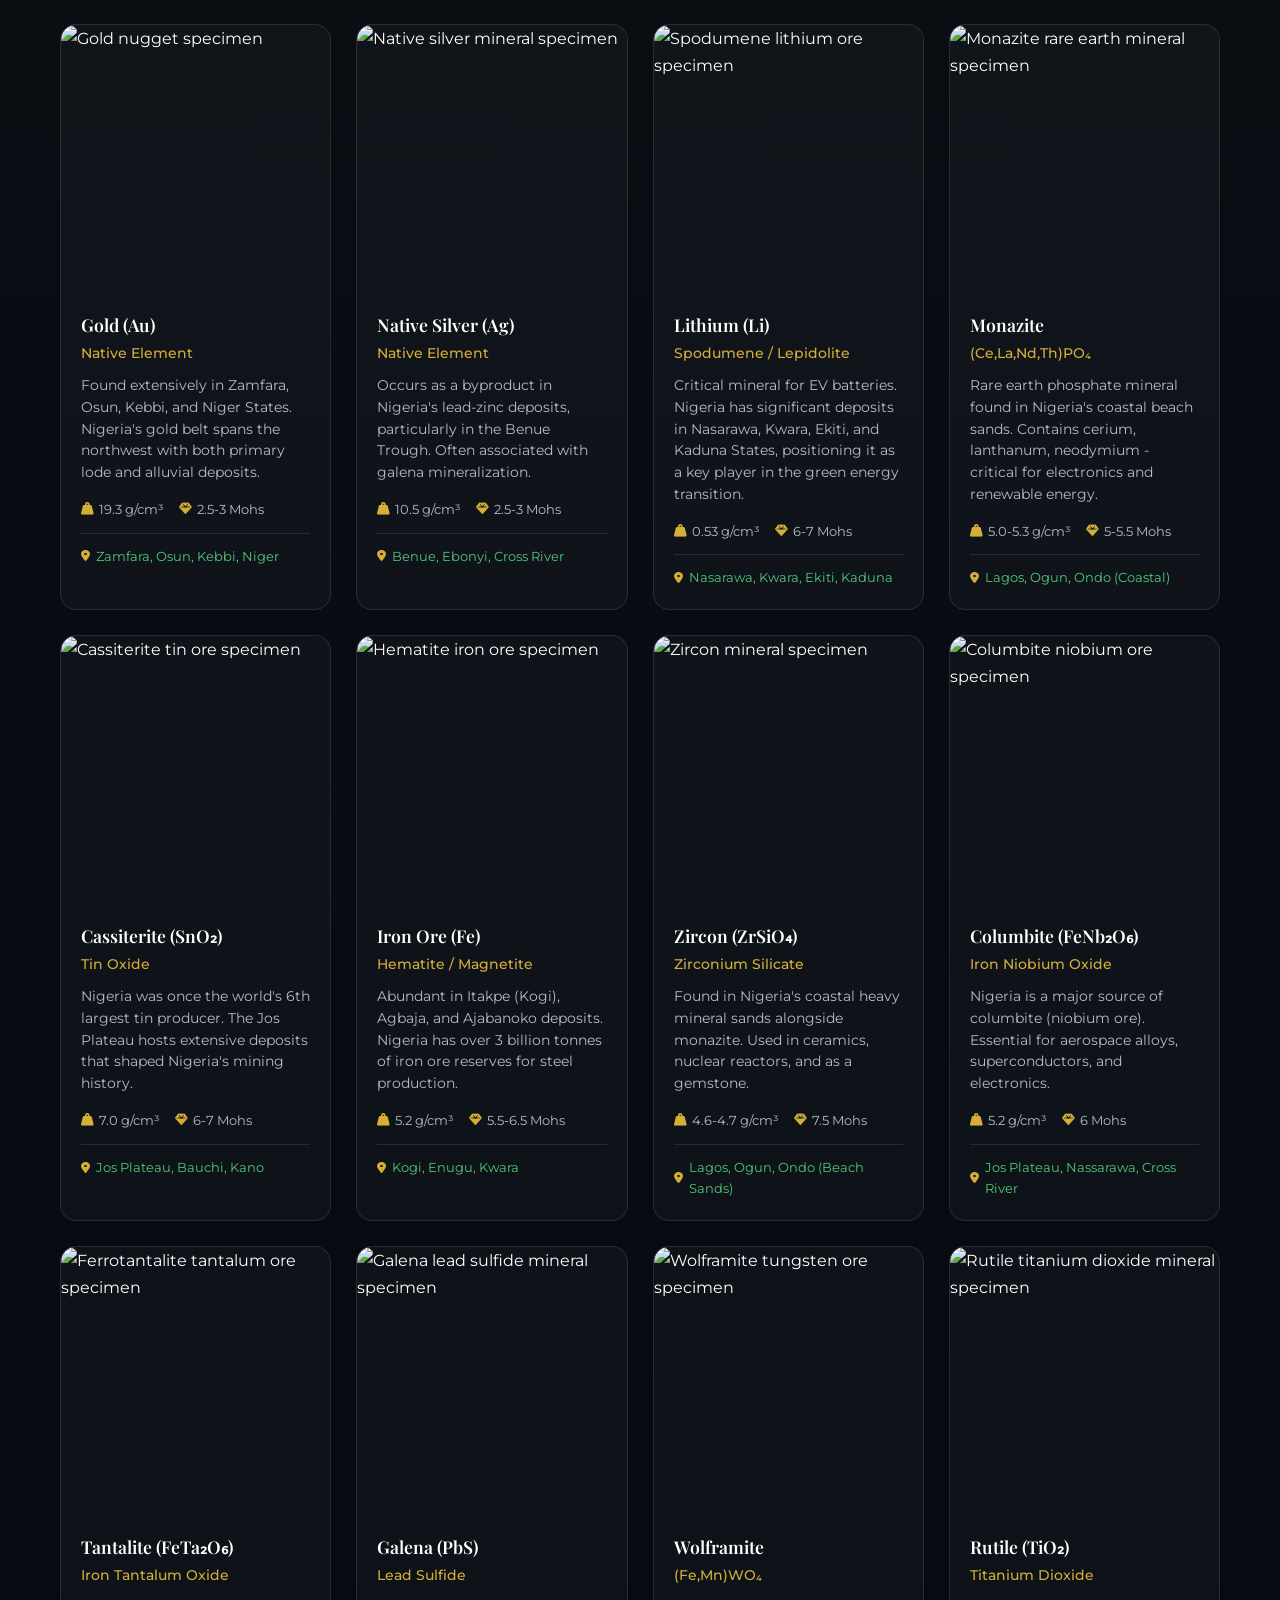
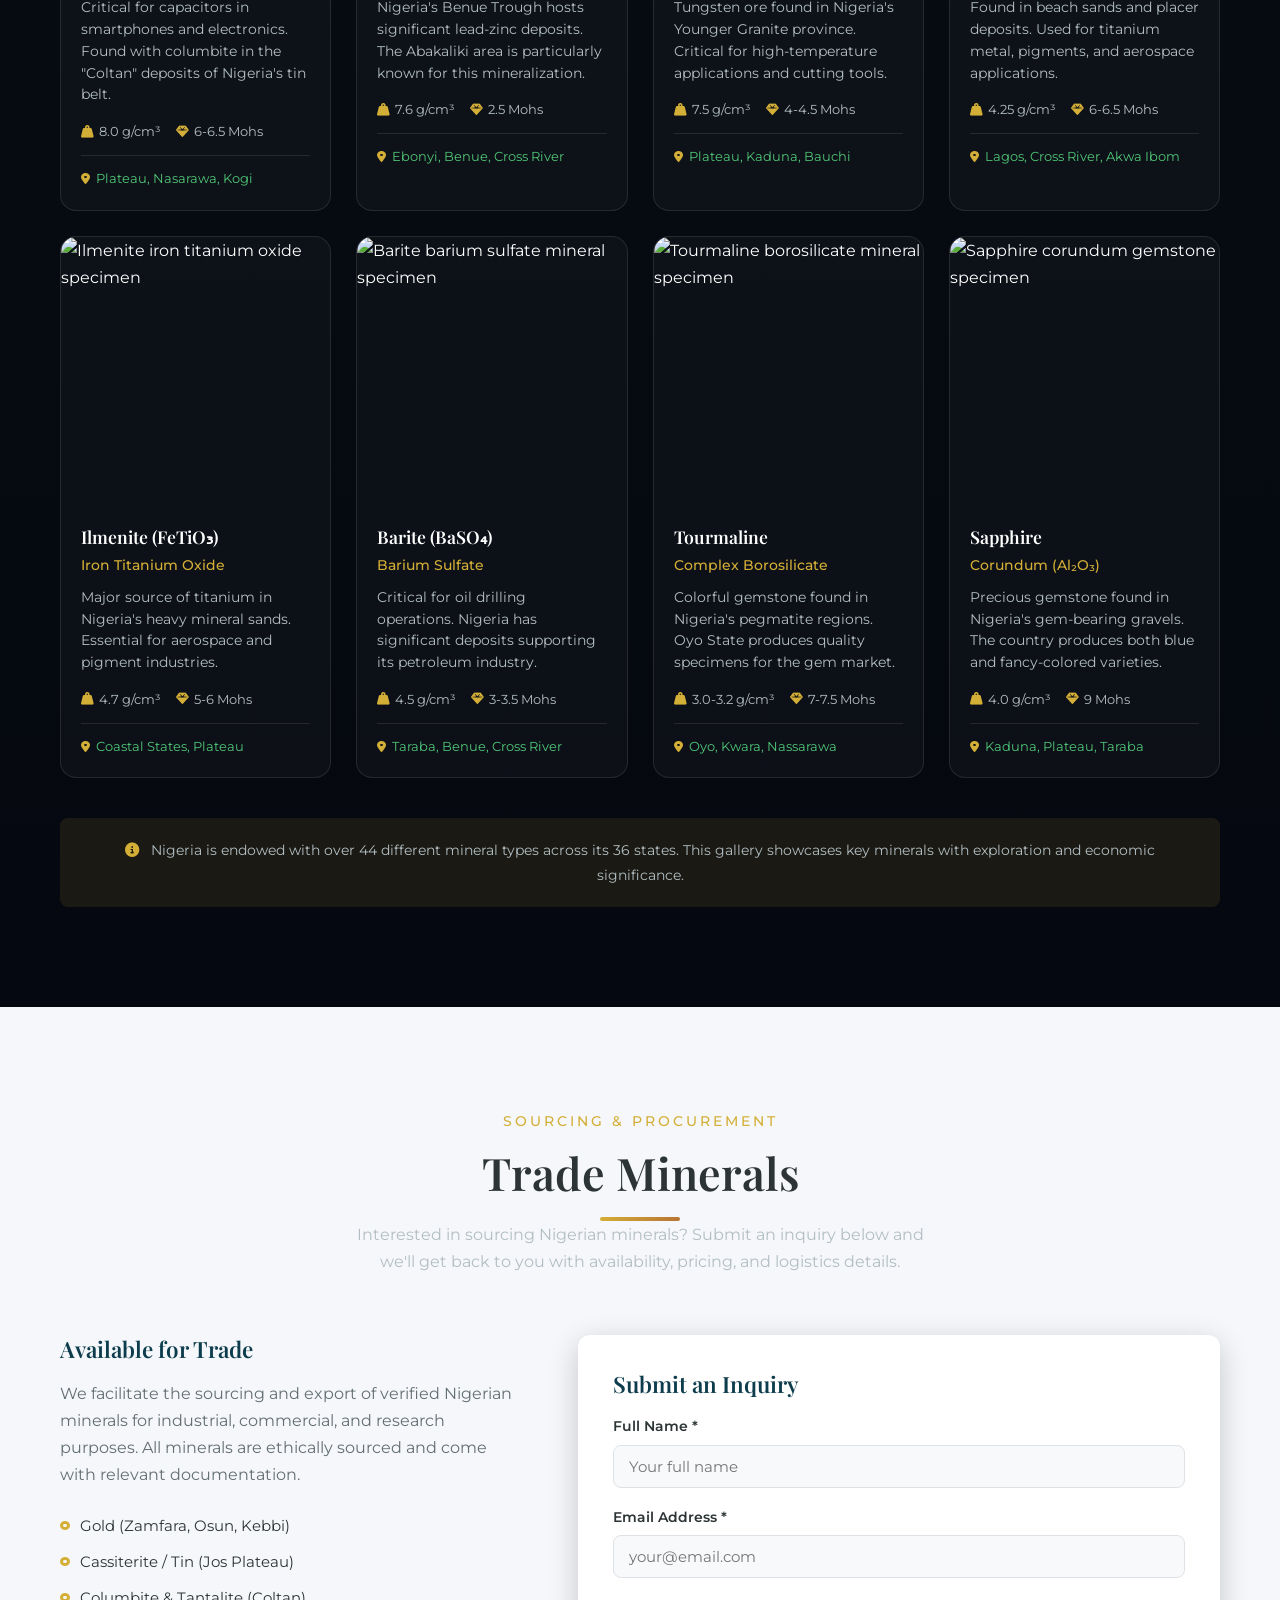
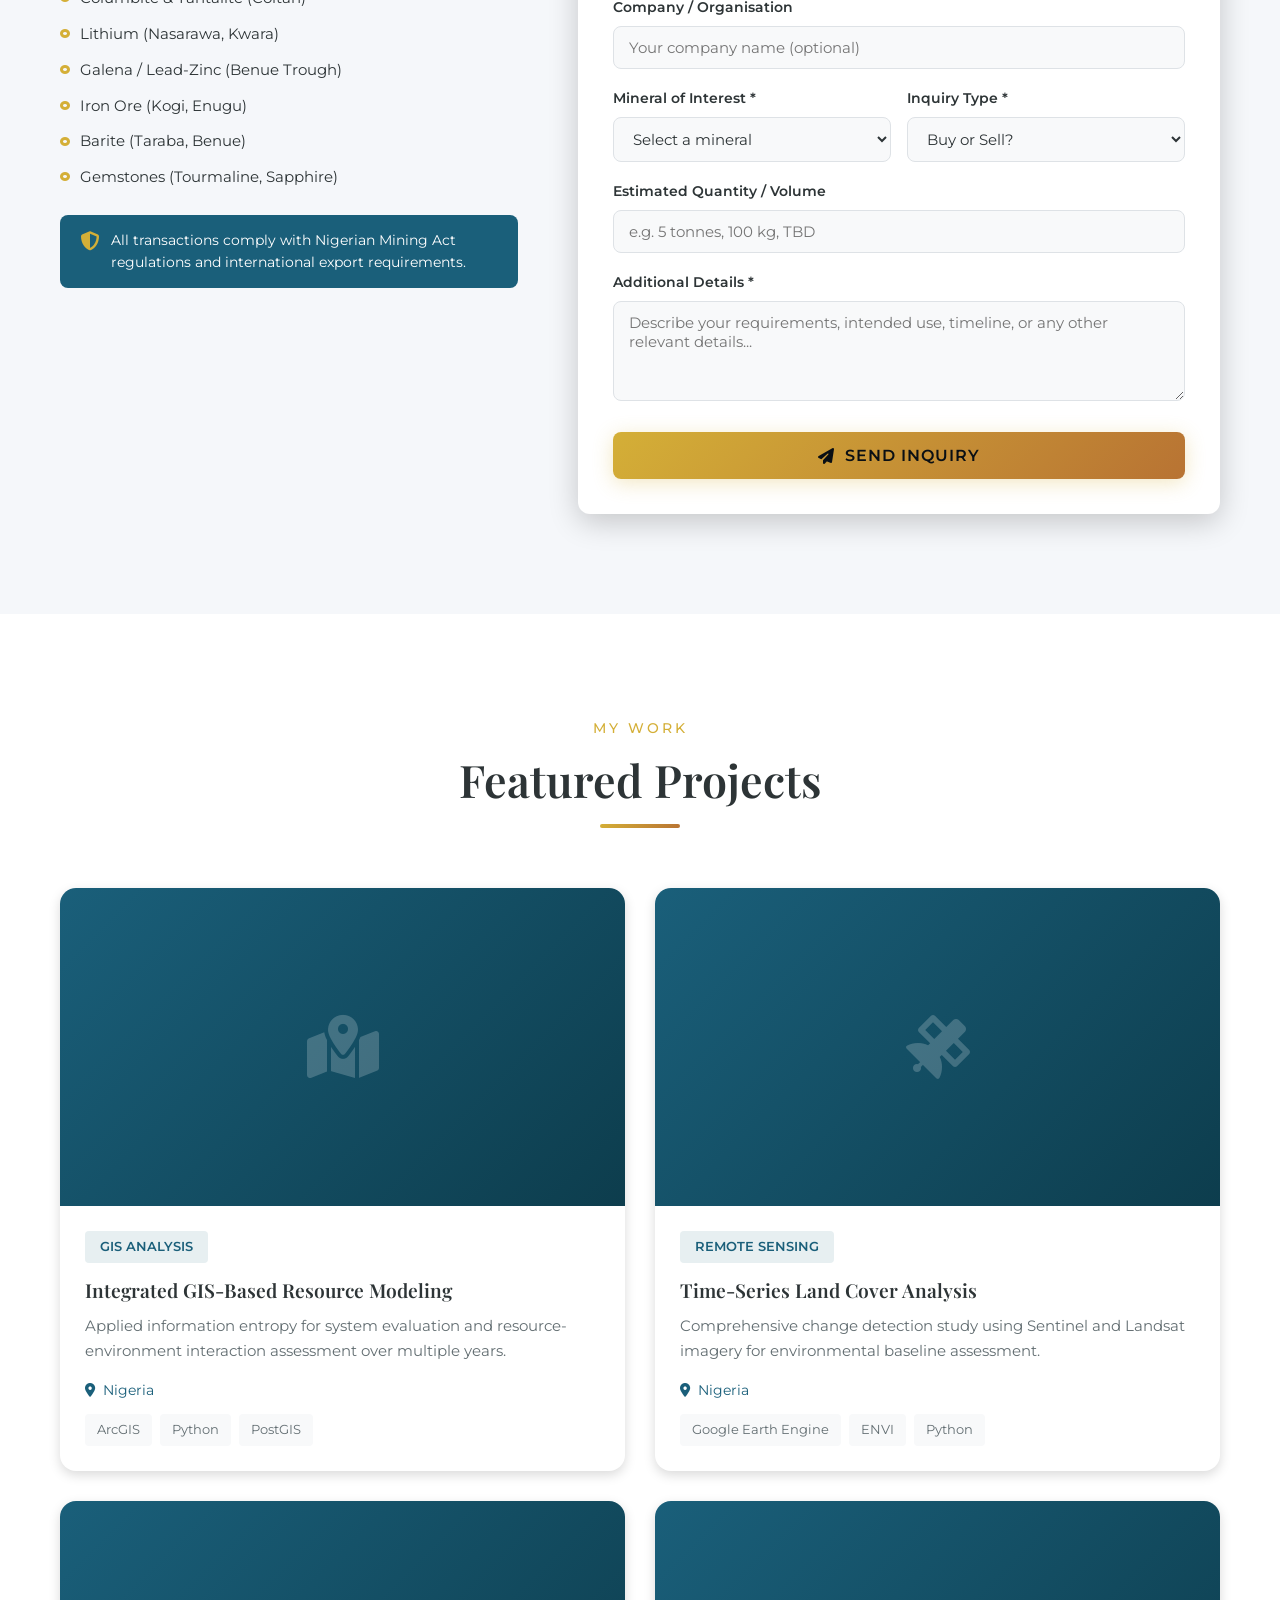
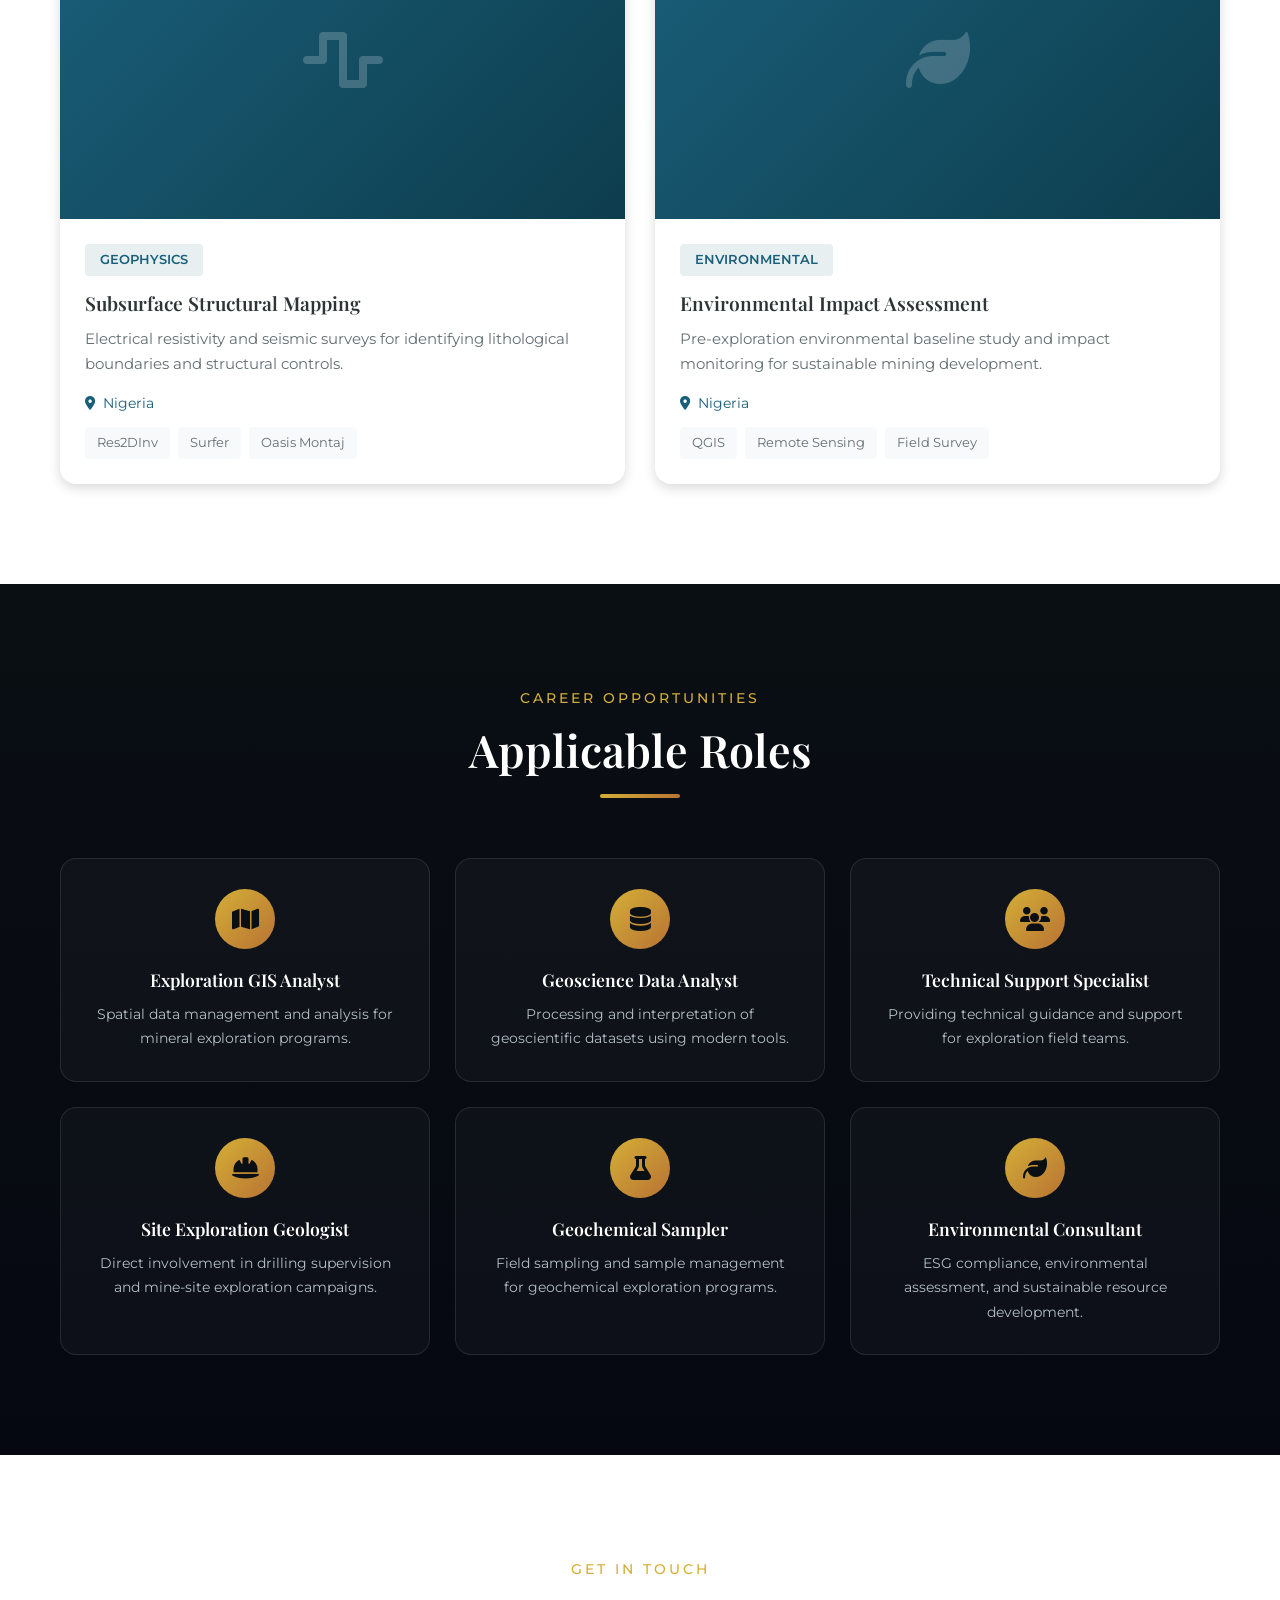
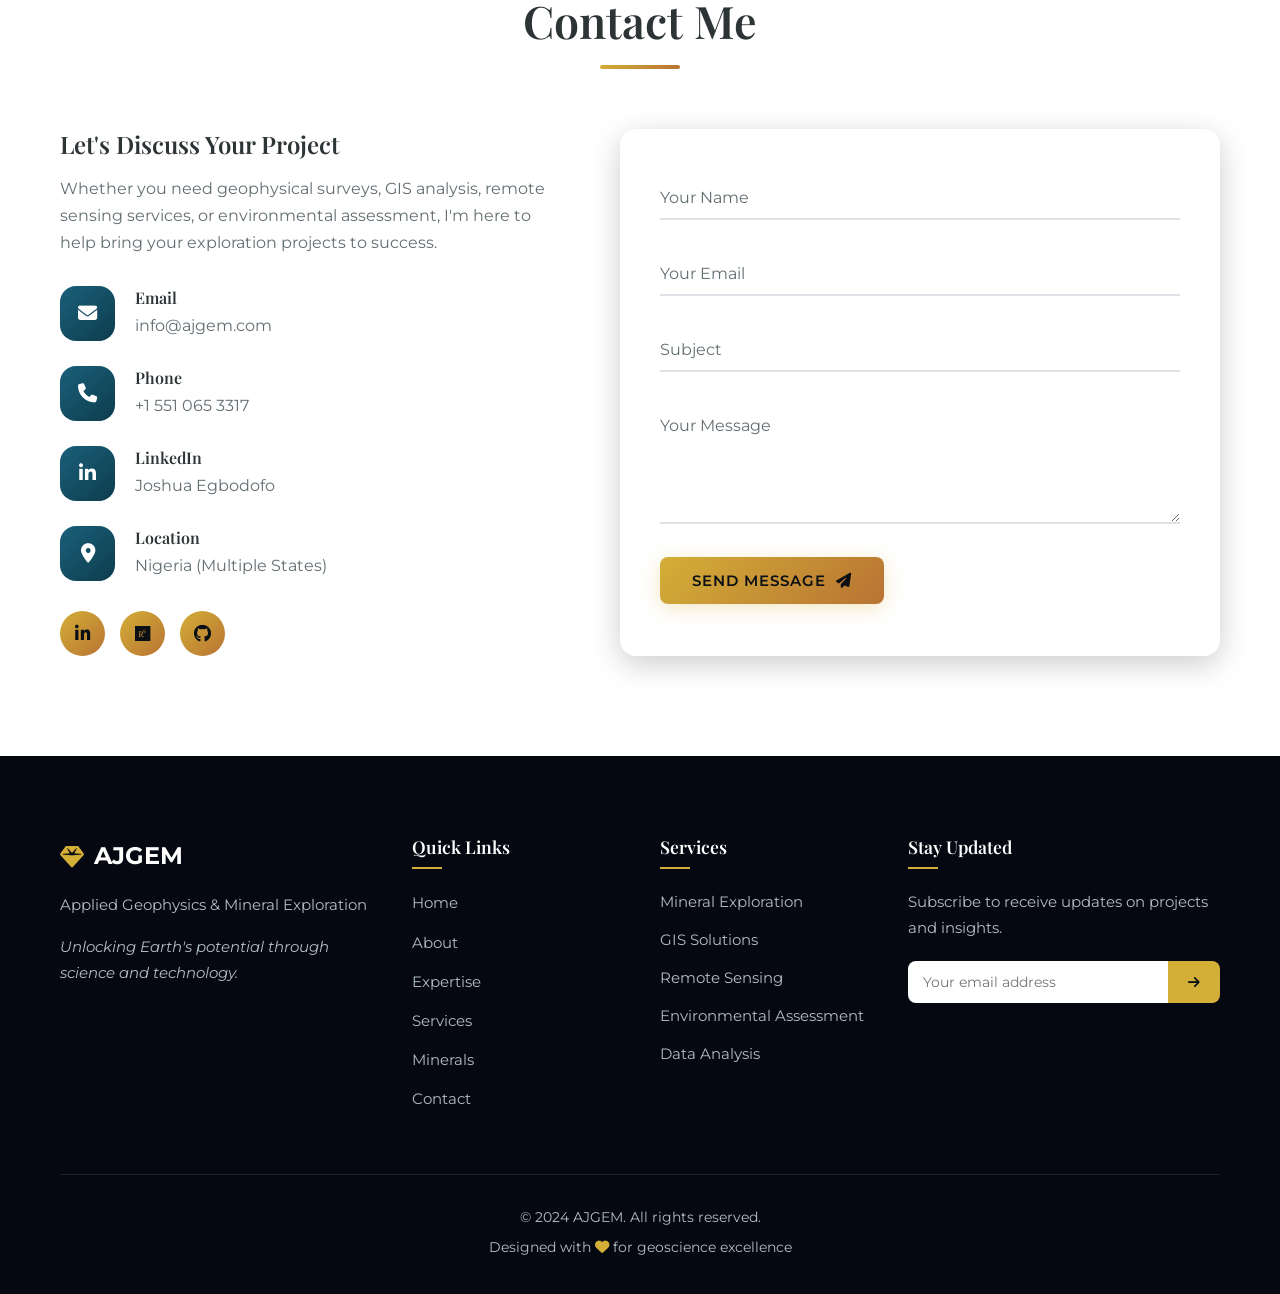
==== commit 90ad3a7f: "Fix trade form: use .tfield class to avoid contact form style conflicts" ====
--- a/index.html
+++ b/index.html
@@ -828,20 +828,20 @@
                     <form id="trade-form" class="trade-form">
                         <input type="hidden" name="access_key" value="435c3454-fdd1-4590-86d4-40180d5de896">
                         <input type="hidden" name="subject" value="Mineral Trade Inquiry - AJGEM">
-                        <div class="form-group">
+                        <div class="tfield">
                             <label for="trade-name">Full Name *</label>
                             <input type="text" id="trade-name" name="name" placeholder="Your full name" required>
                         </div>
-                        <div class="form-group">
+                        <div class="tfield">
                             <label for="trade-email">Email Address *</label>
                             <input type="email" id="trade-email" name="email" placeholder="your@email.com" required>
                         </div>
-                        <div class="form-group">
+                        <div class="tfield">
                             <label for="trade-company">Company / Organisation</label>
                             <input type="text" id="trade-company" name="company" placeholder="Your company name (optional)">
                         </div>
                         <div class="form-row">
-                            <div class="form-group">
+                            <div class="tfield">
                                 <label for="trade-mineral">Mineral of Interest *</label>
                                 <select id="trade-mineral" name="mineral" required>
                                     <option value="" disabled selected>Select a mineral</option>
@@ -857,7 +857,7 @@
                                     <option value="Other">Other</option>
                                 </select>
                             </div>
-                            <div class="form-group">
+                            <div class="tfield">
                                 <label for="trade-type">Inquiry Type *</label>
                                 <select id="trade-type" name="inquiry_type" required>
                                     <option value="" disabled selected>Buy or Sell?</option>
@@ -868,11 +868,11 @@
                                 </select>
                             </div>
                         </div>
-                        <div class="form-group">
+                        <div class="tfield">
                             <label for="trade-quantity">Estimated Quantity / Volume</label>
                             <input type="text" id="trade-quantity" name="quantity" placeholder="e.g. 5 tonnes, 100 kg, TBD">
                         </div>
-                        <div class="form-group">
+                        <div class="tfield">
                             <label for="trade-message">Additional Details *</label>
                             <textarea id="trade-message" name="message" rows="4" placeholder="Describe your requirements, intended use, timeline, or any other relevant details..." required></textarea>
                         </div>
--- a/css/styles.css
+++ b/css/styles.css
@@ -2087,11 +2087,11 @@
     box-shadow: var(--shadow-lg);
 }
 
-.trade-form .form-group {
+.tfield {
     margin-bottom: 18px;
 }
 
-.trade-form label {
+.tfield label {
     display: block;
     font-size: 0.88rem;
     font-weight: 600;
@@ -2099,9 +2099,9 @@
     margin-bottom: 6px;
 }
 
-.trade-form input,
-.trade-form select,
-.trade-form textarea {
+.tfield input,
+.tfield select,
+.tfield textarea {
     width: 100%;
     padding: 11px 15px;
     border: 1.5px solid var(--gray-300);
@@ -2113,9 +2113,9 @@
     font-family: inherit;
 }
 
-.trade-form input:focus,
-.trade-form select:focus,
-.trade-form textarea:focus {
+.tfield input:focus,
+.tfield select:focus,
+.tfield textarea:focus {
     outline: none;
     border-color: var(--primary-color);
     box-shadow: 0 0 0 3px rgba(26, 95, 122, 0.12);
@@ -2128,7 +2128,7 @@
     gap: 16px;
 }
 
-.trade-form textarea {
+.tfield textarea {
     resize: vertical;
 }
 
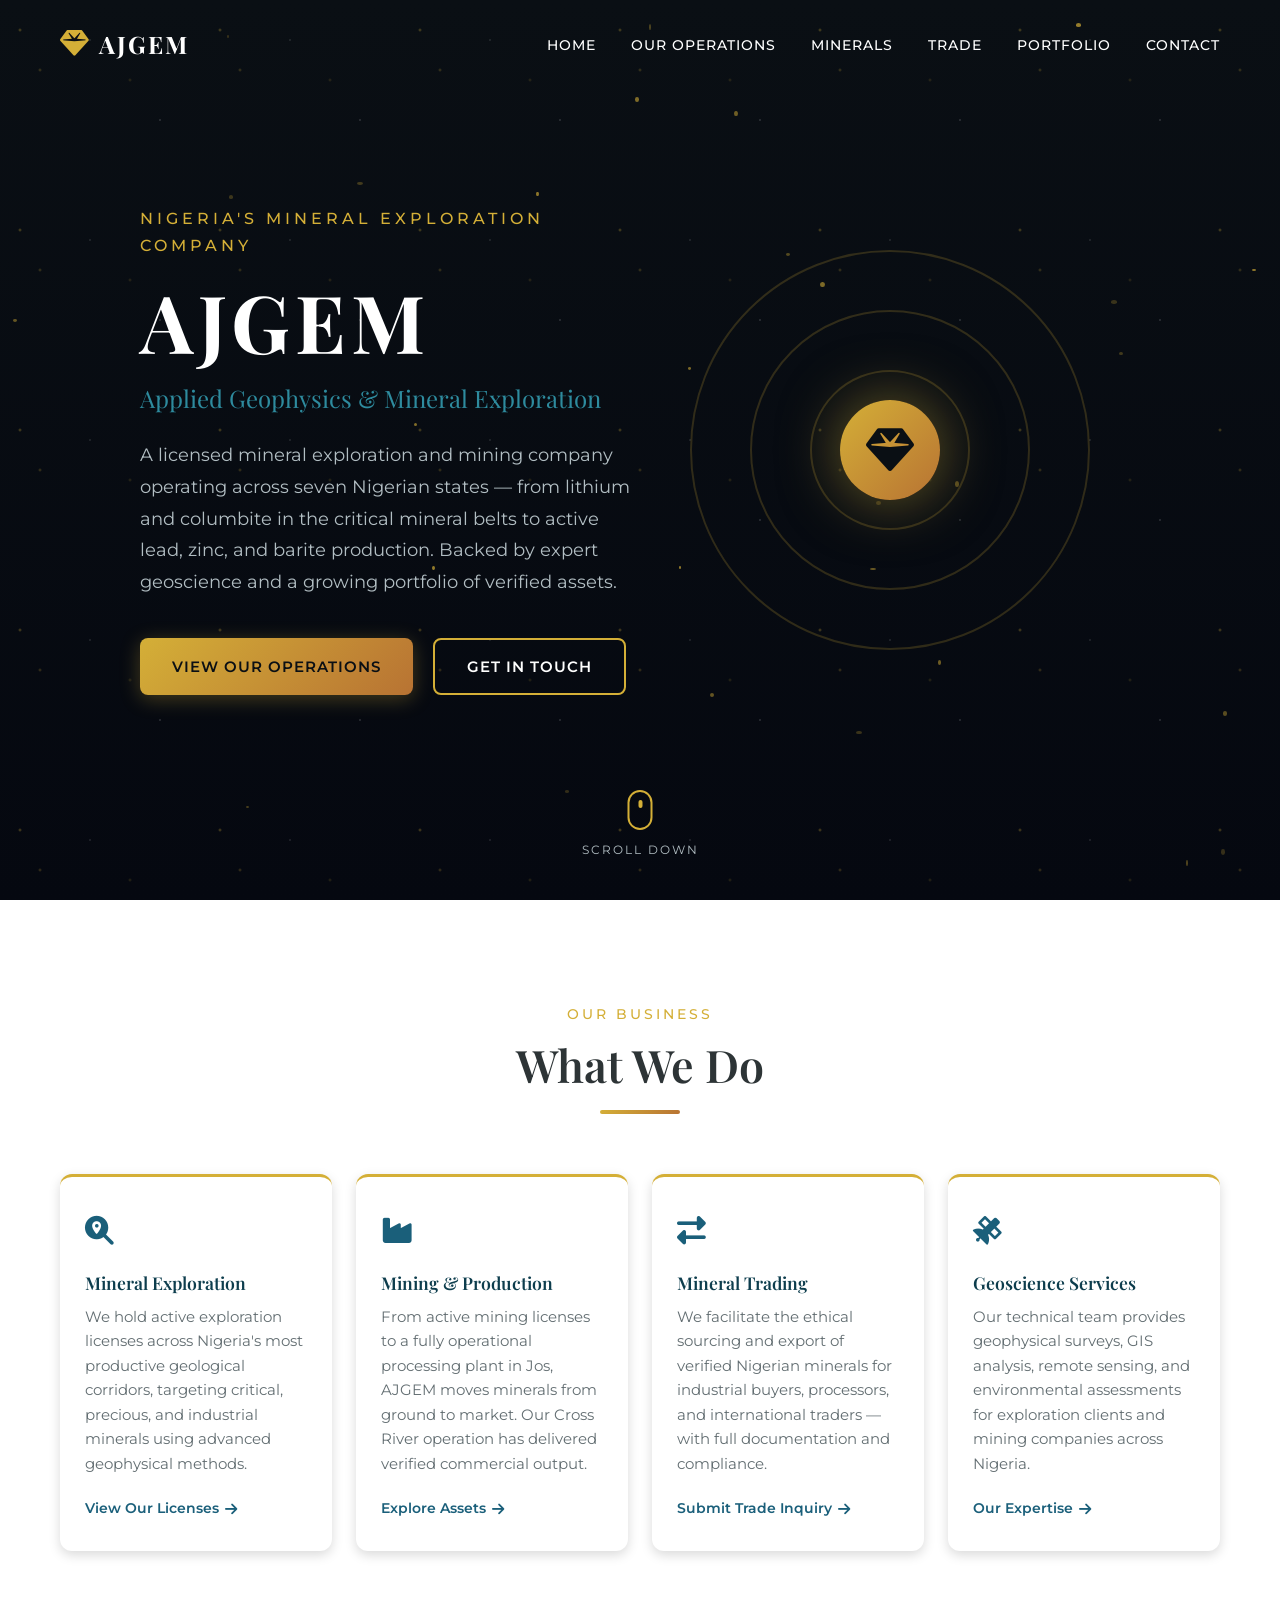
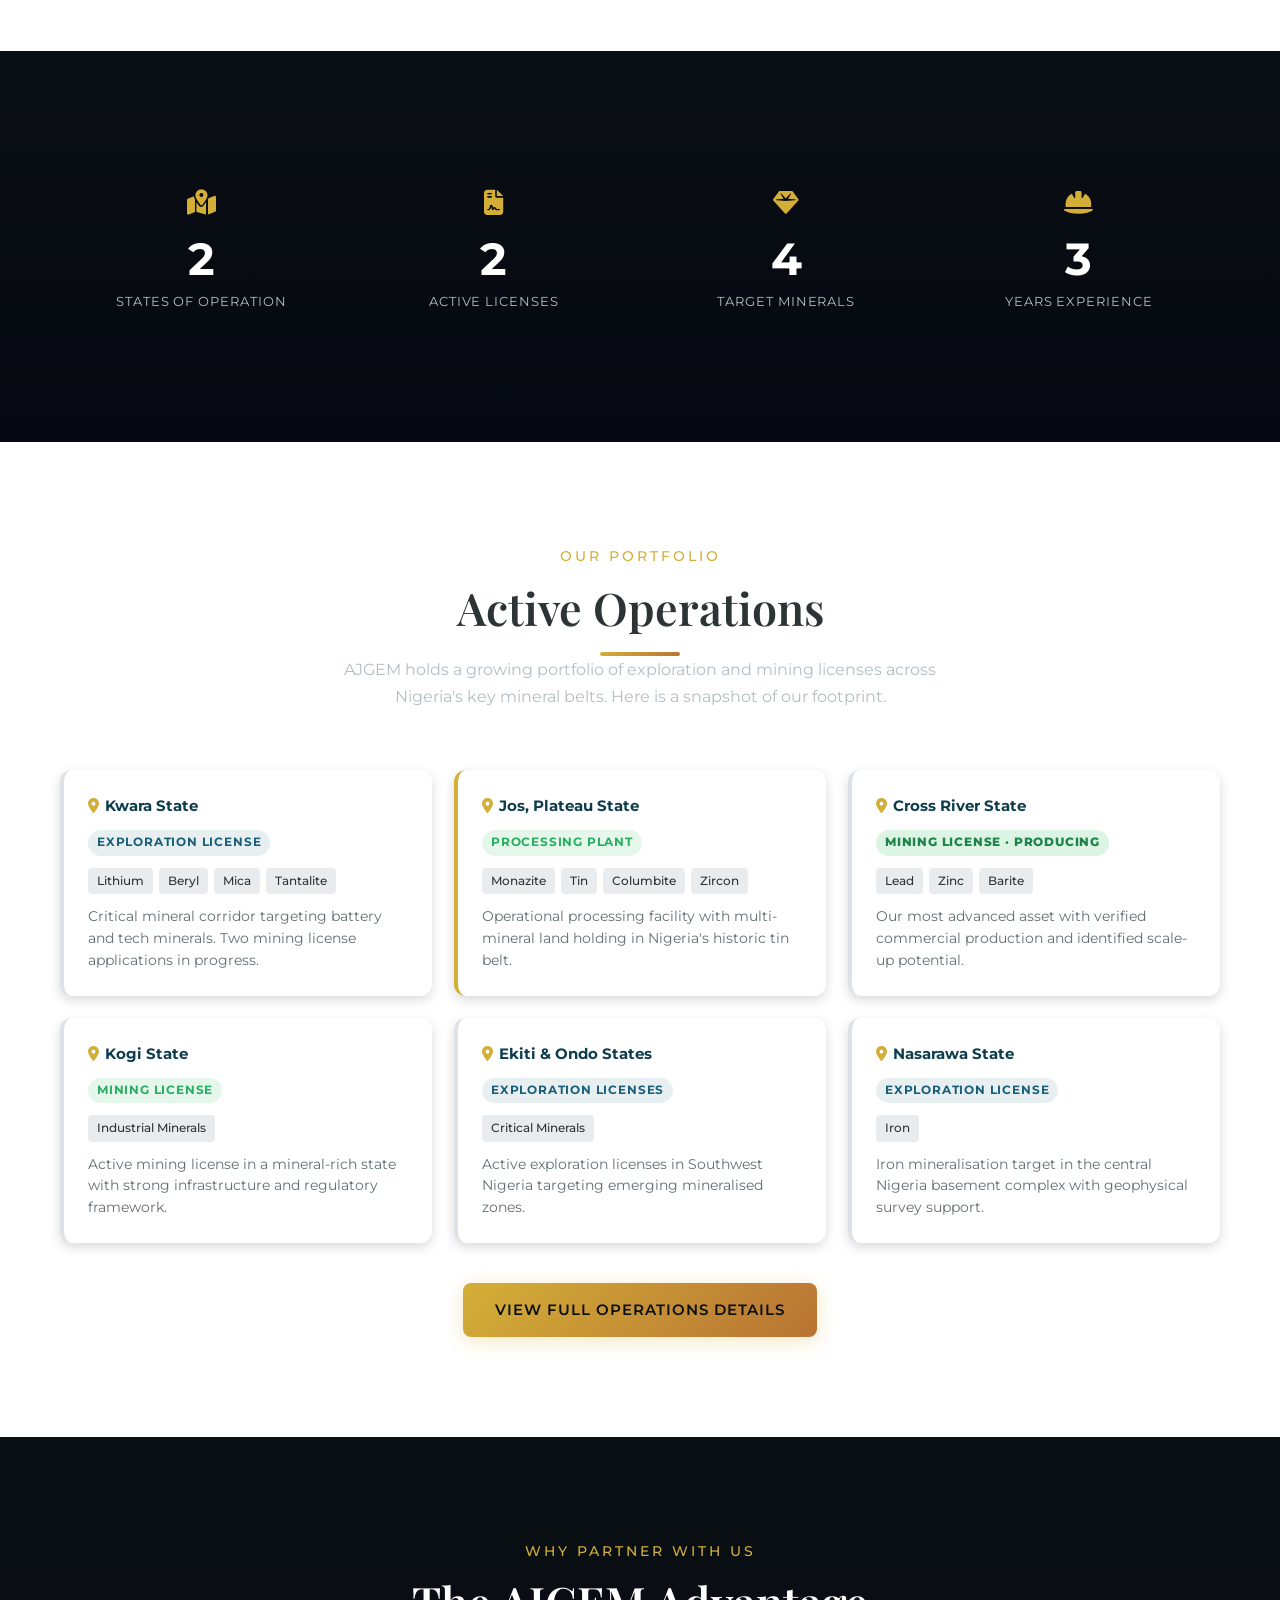
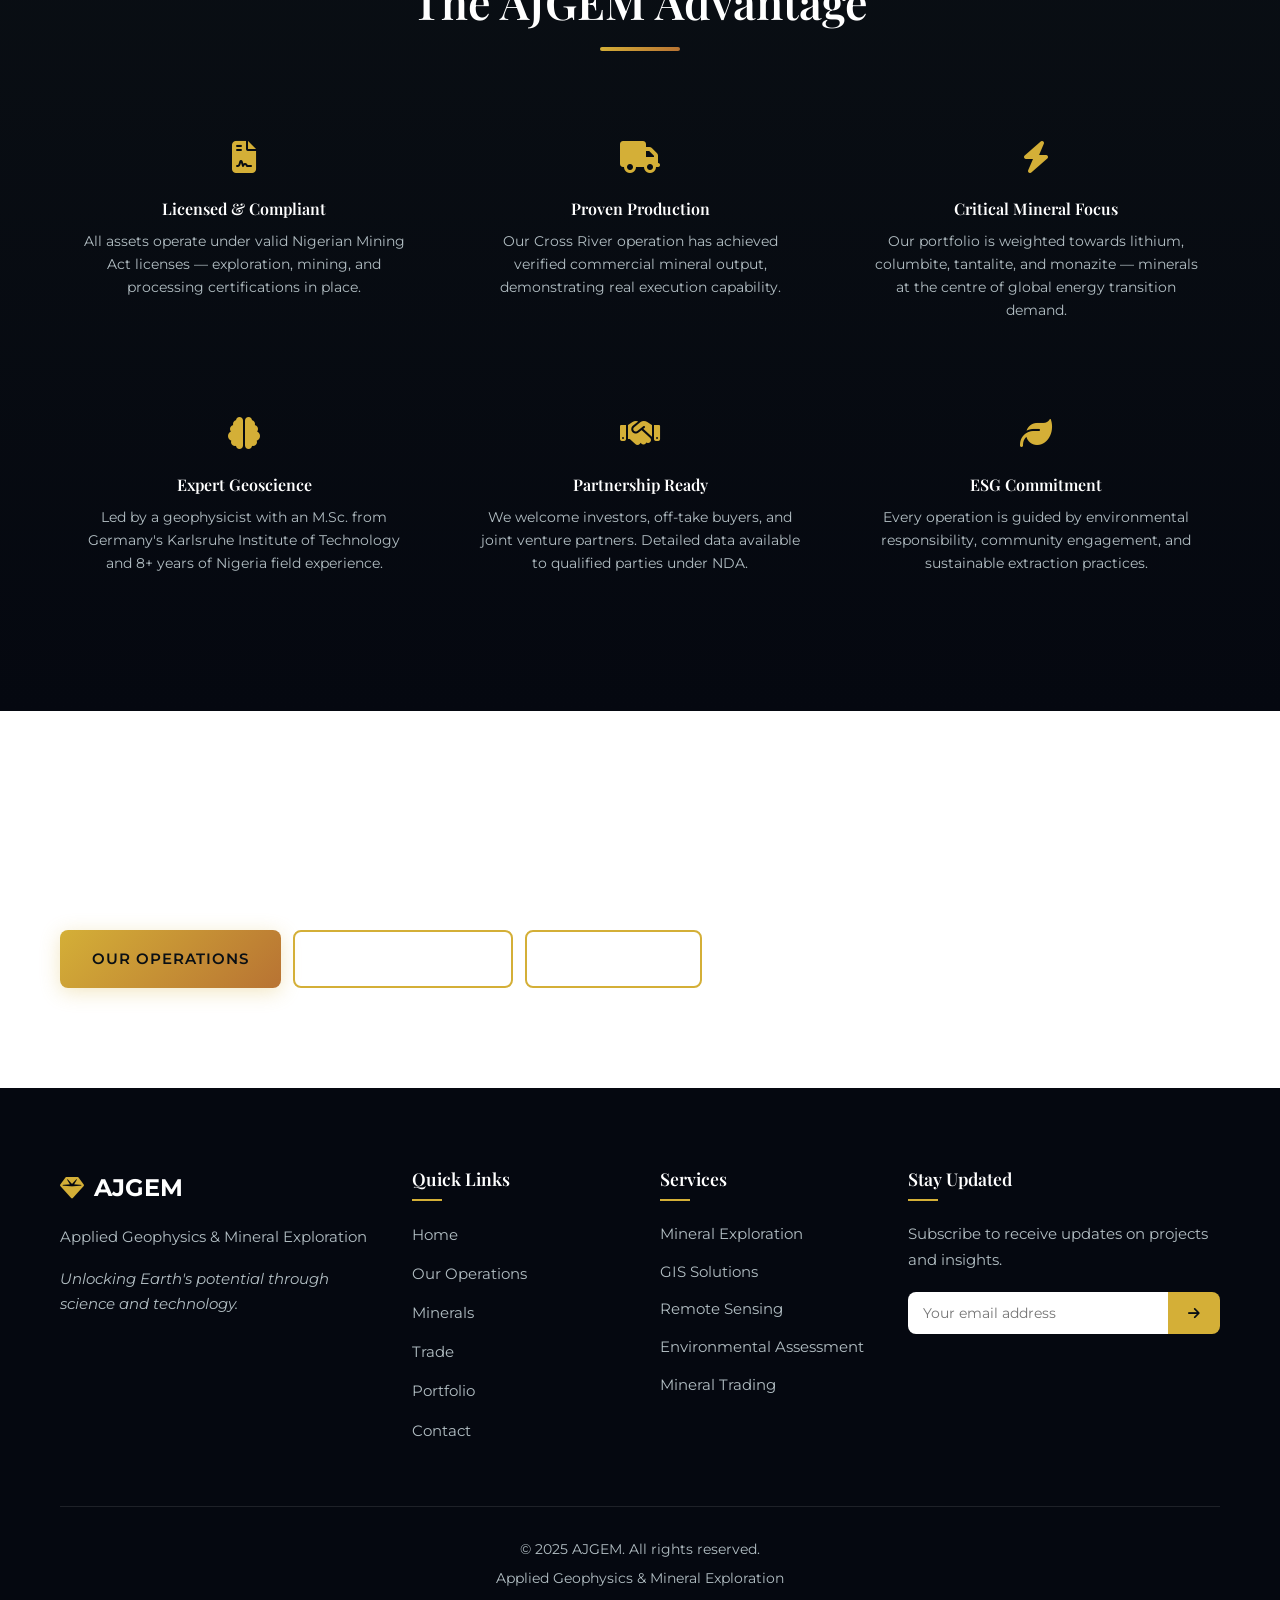
==== commit 418026e2: "Restructure into multi-page site with company homepage and operations portfolio" ====
--- a/index.html
+++ b/index.html
@@ -3,8 +3,8 @@
 <head>
     <meta charset="UTF-8">
     <meta name="viewport" content="width=device-width, initial-scale=1.0">
-    <meta name="description" content="Professional Geophysicist & GIS Specialist - Mineral Exploration, Remote Sensing, and Environmental Assessment">
-    <meta name="keywords" content="geophysics, mineral exploration, GIS, remote sensing, mining, environmental assessment">
+    <meta name="description" content="AJGEM - Applied Geophysics & Mineral Exploration. A Nigerian mineral exploration and mining company holding active licenses across seven states.">
+    <meta name="keywords" content="mineral exploration, mining Nigeria, lithium, gold, columbite, geophysics, mineral trading, exploration license Nigeria">
     <title>AJGEM | Applied Geophysics & Mineral Exploration</title>
     <link rel="stylesheet" href="css/styles.css">
     <link href="https://fonts.googleapis.com/css2?family=Montserrat:wght@300;400;500;600;700&family=Playfair+Display:wght@400;500;600;700&display=swap" rel="stylesheet">
@@ -22,7 +22,7 @@
     <!-- Navigation -->
     <nav class="navbar" id="navbar">
         <div class="nav-container">
-            <a href="#home" class="logo">
+            <a href="index.html" class="logo">
                 <span class="logo-icon"><i class="fas fa-gem"></i></span>
                 <span class="logo-text">AJGEM</span>
             </a>
@@ -32,14 +32,12 @@
                 <span></span>
             </div>
             <ul class="nav-menu" id="nav-menu">
-                <li><a href="#home" class="nav-link active">Home</a></li>
-                <li><a href="#about" class="nav-link">About</a></li>
-                <li><a href="#skills" class="nav-link">Expertise</a></li>
-                <li><a href="#services" class="nav-link">Services</a></li>
-                <li><a href="#gallery" class="nav-link">Minerals</a></li>
-                <li><a href="#trade" class="nav-link">Trade</a></li>
-                <li><a href="#projects" class="nav-link">Projects</a></li>
-                <li><a href="#contact" class="nav-link">Contact</a></li>
+                <li><a href="index.html" class="nav-link active">Home</a></li>
+                <li><a href="assets.html" class="nav-link">Our Operations</a></li>
+                <li><a href="minerals.html" class="nav-link">Minerals</a></li>
+                <li><a href="trade.html" class="nav-link">Trade</a></li>
+                <li><a href="portfolio.html" class="nav-link">Portfolio</a></li>
+                <li><a href="contact.html" class="nav-link">Contact</a></li>
             </ul>
         </div>
     </nav>
@@ -49,16 +47,17 @@
         <div class="hero-particles" id="particles"></div>
         <div class="hero-content">
             <div class="hero-text">
-                <span class="hero-subtitle">Welcome to</span>
+                <span class="hero-subtitle">Nigeria's Mineral Exploration Company</span>
                 <h1 class="hero-title">AJGEM</h1>
                 <h2 class="hero-tagline">Applied Geophysics & Mineral Exploration</h2>
                 <p class="hero-description">
-                    Bridging the gap between subsurface mysteries and sustainable resource development
-                    through advanced geophysical techniques, GIS analysis, and remote sensing technologies.
+                    A licensed mineral exploration and mining company operating across seven Nigerian states —
+                    from lithium and columbite in the critical mineral belts to active lead, zinc, and barite production.
+                    Backed by expert geoscience and a growing portfolio of verified assets.
                 </p>
                 <div class="hero-buttons">
-                    <a href="#about" class="btn btn-primary">Discover More</a>
-                    <a href="#contact" class="btn btn-secondary">Get in Touch</a>
+                    <a href="assets.html" class="btn btn-primary">View Our Operations</a>
+                    <a href="contact.html" class="btn btn-secondary">Get in Touch</a>
                 </div>
             </div>
             <div class="hero-image">
@@ -71,1042 +70,198 @@
             </div>
         </div>
         <div class="scroll-indicator">
-            <a href="#about">
+            <a href="#what-we-do">
                 <span class="mouse"></span>
                 <span class="scroll-text">Scroll Down</span>
             </a>
         </div>
     </section>
 
-    <!-- About Section -->
-    <section id="about" class="about section">
+    <!-- What We Do -->
+    <section id="what-we-do" class="what-we-do section">
         <div class="container">
             <div class="section-header">
-                <span class="section-subtitle">Get to Know</span>
-                <h2 class="section-title">About Me</h2>
+                <span class="section-subtitle">Our Business</span>
+                <h2 class="section-title">What We Do</h2>
                 <div class="title-underline"></div>
             </div>
-            <div class="about-content">
-                <div class="about-image">
-                    <div class="image-frame">
-                        <img src="https://i.imgur.com/DbpN8rl.jpeg" alt="Joshua Egbodofo - Professional Geophysicist & GIS Specialist" class="profile-photo">
-                        <div class="experience-badge">
-                            <span class="years">8+</span>
-                            <span class="text">Years Experience</span>
-                        </div>
-                    </div>
-                </div>
-                <div class="about-text">
-                    <h3>Professional Geophysicist & GIS Specialist</h3>
-                    <p class="lead">
-                        I am a passionate geoscientist with a strong foundation in applied geophysics and
-                        advanced expertise in remote sensing and geoinformatics, dedicated to sustainable
-                        mineral exploration and environmental stewardship. My operations are primarily based
-                        in Nigeria, where I have worked across multiple states for mineral exploration
-                        projects — from the gold belts of Zamfara to the tin-bearing Plateau province and
-                        the strategic mineral corridors of Nasarawa, Kogi, and beyond.
-                    </p>
-                    <div class="education-timeline">
-                        <div class="timeline-item">
-                            <div class="timeline-icon"><i class="fas fa-graduation-cap"></i></div>
-                            <div class="timeline-content">
-                                <h4>M.Sc. Remote Sensing & Geoinformatics</h4>
-                                <p class="institution">Karlsruhe Institute of Technology (KIT), Germany</p>
-                                <p class="description">
-                                    Advanced training in satellite data analysis, spatial data processing,
-                                    GIS-based modeling, and environmental assessment methodologies.
-                                </p>
-                            </div>
-                        </div>
-                        <div class="timeline-item">
-                            <div class="timeline-icon"><i class="fas fa-graduation-cap"></i></div>
-                            <div class="timeline-content">
-                                <h4>B.Sc. Applied Geophysics</h4>
-                                <p class="institution">University of Ilorin, Nigeria</p>
-                                <p class="description">
-                                    Comprehensive training in electrical resistivity methods, seismic methods,
-                                    magnetic and gravity principles, and subsurface interpretation.
-                                </p>
-                            </div>
-                        </div>
-                    </div>
-                    <div class="about-stats">
-                        <div class="stat-item">
-                            <span class="stat-number" data-target="8">0</span>
-                            <span class="stat-label">Projects Completed</span>
-                        </div>
-                        <div class="stat-item">
-                            <span class="stat-number" data-target="50">0</span>
-                            <span class="stat-label">Minerals Analyzed</span>
-                        </div>
-                    </div>
-                </div>
-            </div>
-        </div>
-    </section>
-
-    <!-- Skills Section -->
-    <section id="skills" class="skills section section-dark">
+            <div class="what-grid">
+                <div class="what-card">
+                    <div class="what-icon"><i class="fas fa-search-location"></i></div>
+                    <h3>Mineral Exploration</h3>
+                    <p>We hold active exploration licenses across Nigeria's most productive geological corridors, targeting critical, precious, and industrial minerals using advanced geophysical methods.</p>
+                    <a href="assets.html" class="what-link">View Our Licenses <i class="fas fa-arrow-right"></i></a>
+                </div>
+                <div class="what-card">
+                    <div class="what-icon"><i class="fas fa-industry"></i></div>
+                    <h3>Mining & Production</h3>
+                    <p>From active mining licenses to a fully operational processing plant in Jos, AJGEM moves minerals from ground to market. Our Cross River operation has delivered verified commercial output.</p>
+                    <a href="assets.html" class="what-link">Explore Assets <i class="fas fa-arrow-right"></i></a>
+                </div>
+                <div class="what-card">
+                    <div class="what-icon"><i class="fas fa-exchange-alt"></i></div>
+                    <h3>Mineral Trading</h3>
+                    <p>We facilitate the ethical sourcing and export of verified Nigerian minerals for industrial buyers, processors, and international traders — with full documentation and compliance.</p>
+                    <a href="trade.html" class="what-link">Submit Trade Inquiry <i class="fas fa-arrow-right"></i></a>
+                </div>
+                <div class="what-card">
+                    <div class="what-icon"><i class="fas fa-satellite"></i></div>
+                    <h3>Geoscience Services</h3>
+                    <p>Our technical team provides geophysical surveys, GIS analysis, remote sensing, and environmental assessments for exploration clients and mining companies across Nigeria.</p>
+                    <a href="portfolio.html" class="what-link">Our Expertise <i class="fas fa-arrow-right"></i></a>
+                </div>
+            </div>
+        </div>
+    </section>
+
+    <!-- Key Stats -->
+    <section class="home-stats section section-dark">
+        <div class="container">
+            <div class="home-stats-grid">
+                <div class="home-stat">
+                    <div class="home-stat-icon"><i class="fas fa-map-marked-alt"></i></div>
+                    <div class="home-stat-number" data-target="7">0</div>
+                    <div class="home-stat-label">States of Operation</div>
+                </div>
+                <div class="home-stat">
+                    <div class="home-stat-icon"><i class="fas fa-file-contract"></i></div>
+                    <div class="home-stat-number" data-target="5">0</div>
+                    <div class="home-stat-label">Active Licenses</div>
+                </div>
+                <div class="home-stat">
+                    <div class="home-stat-icon"><i class="fas fa-gem"></i></div>
+                    <div class="home-stat-number" data-target="10">0</div>
+                    <div class="home-stat-label">Target Minerals</div>
+                </div>
+                <div class="home-stat">
+                    <div class="home-stat-icon"><i class="fas fa-hard-hat"></i></div>
+                    <div class="home-stat-number" data-target="8">0</div>
+                    <div class="home-stat-label">Years Experience</div>
+                </div>
+            </div>
+        </div>
+    </section>
+
+    <!-- Operations Teaser -->
+    <section class="ops-teaser section">
         <div class="container">
             <div class="section-header">
-                <span class="section-subtitle">What I Offer</span>
-                <h2 class="section-title">Core Expertise</h2>
+                <span class="section-subtitle">Our Portfolio</span>
+                <h2 class="section-title">Active Operations</h2>
                 <div class="title-underline"></div>
-            </div>
-
-            <div class="skills-grid">
-                <!-- Geophysics Skills -->
-                <div class="skill-category">
-                    <div class="category-header">
-                        <div class="category-icon"><i class="fas fa-wave-square"></i></div>
-                        <h3>Applied Geophysics</h3>
-                    </div>
-                    <div class="skill-items">
-                        <div class="skill-item">
-                            <div class="skill-info">
-                                <span>Electrical Resistivity Methods</span>
-                                <span class="skill-percent">95%</span>
-                            </div>
-                            <div class="skill-bar"><div class="skill-progress" data-progress="95"></div></div>
-                        </div>
-                        <div class="skill-item">
-                            <div class="skill-info">
-                                <span>Seismic Methods (Reflection & Refraction)</span>
-                                <span class="skill-percent">90%</span>
-                            </div>
-                            <div class="skill-bar"><div class="skill-progress" data-progress="90"></div></div>
-                        </div>
-                        <div class="skill-item">
-                            <div class="skill-info">
-                                <span>Magnetic & Gravity Surveys</span>
-                                <span class="skill-percent">88%</span>
-                            </div>
-                            <div class="skill-bar"><div class="skill-progress" data-progress="88"></div></div>
-                        </div>
-                        <div class="skill-item">
-                            <div class="skill-info">
-                                <span>Subsurface Interpretation</span>
-                                <span class="skill-percent">92%</span>
-                            </div>
-                            <div class="skill-bar"><div class="skill-progress" data-progress="92"></div></div>
-                        </div>
-                    </div>
-                </div>
-
-                <!-- GIS & Remote Sensing -->
-                <div class="skill-category">
-                    <div class="category-header">
-                        <div class="category-icon"><i class="fas fa-satellite"></i></div>
-                        <h3>GIS & Remote Sensing</h3>
-                    </div>
-                    <div class="skill-items">
-                        <div class="skill-item">
-                            <div class="skill-info">
-                                <span>Satellite Data Analysis (Sentinel, Landsat)</span>
-                                <span class="skill-percent">93%</span>
-                            </div>
-                            <div class="skill-bar"><div class="skill-progress" data-progress="93"></div></div>
-                        </div>
-                        <div class="skill-item">
-                            <div class="skill-info">
-                                <span>Geological Mapping</span>
-                                <span class="skill-percent">90%</span>
-                            </div>
-                            <div class="skill-bar"><div class="skill-progress" data-progress="90"></div></div>
-                        </div>
-                        <div class="skill-item">
-                            <div class="skill-info">
-                                <span>Spatial Data Processing</span>
-                                <span class="skill-percent">95%</span>
-                            </div>
-                            <div class="skill-bar"><div class="skill-progress" data-progress="95"></div></div>
-                        </div>
-                        <div class="skill-item">
-                            <div class="skill-info">
-                                <span>Time-Series & Change Detection</span>
-                                <span class="skill-percent">87%</span>
-                            </div>
-                            <div class="skill-bar"><div class="skill-progress" data-progress="87"></div></div>
-                        </div>
-                    </div>
-                </div>
-
-                <!-- Data Analysis -->
-                <div class="skill-category">
-                    <div class="category-header">
-                        <div class="category-icon"><i class="fas fa-chart-line"></i></div>
-                        <h3>Data Analysis</h3>
-                    </div>
-                    <div class="skill-items">
-                        <div class="skill-item">
-                            <div class="skill-info">
-                                <span>Python-Based Data Workflows</span>
-                                <span class="skill-percent">88%</span>
-                            </div>
-                            <div class="skill-bar"><div class="skill-progress" data-progress="88"></div></div>
-                        </div>
-                        <div class="skill-item">
-                            <div class="skill-info">
-                                <span>Quantitative Geoscientific Analysis</span>
-                                <span class="skill-percent">90%</span>
-                            </div>
-                            <div class="skill-bar"><div class="skill-progress" data-progress="90"></div></div>
-                        </div>
-                        <div class="skill-item">
-                            <div class="skill-info">
-                                <span>Trend Detection & Anomaly Analysis</span>
-                                <span class="skill-percent">92%</span>
-                            </div>
-                            <div class="skill-bar"><div class="skill-progress" data-progress="92"></div></div>
-                        </div>
-                        <div class="skill-item">
-                            <div class="skill-info">
-                                <span>Information Entropy Modeling</span>
-                                <span class="skill-percent">85%</span>
-                            </div>
-                            <div class="skill-bar"><div class="skill-progress" data-progress="85"></div></div>
-                        </div>
-                    </div>
-                </div>
-            </div>
-
-            <!-- Technical Tools -->
-            <div class="tools-section">
-                <h3 class="tools-title">Technical Tools & Software</h3>
-                <div class="tools-grid">
-                    <div class="tool-item" data-tooltip="ArcGIS Pro">
-                        <i class="fas fa-globe"></i>
-                        <span>ArcGIS</span>
-                    </div>
-                    <div class="tool-item" data-tooltip="QGIS">
-                        <i class="fas fa-map"></i>
-                        <span>QGIS</span>
-                    </div>
-                    <div class="tool-item" data-tooltip="Python">
-                        <i class="fab fa-python"></i>
-                        <span>Python</span>
-                    </div>
-                    <div class="tool-item" data-tooltip="ENVI">
-                        <i class="fas fa-satellite-dish"></i>
-                        <span>ENVI</span>
-                    </div>
-                    <div class="tool-item" data-tooltip="Google Earth Engine">
-                        <i class="fas fa-earth-americas"></i>
-                        <span>GEE</span>
-                    </div>
-                    <div class="tool-item" data-tooltip="Surfer">
-                        <i class="fas fa-layer-group"></i>
-                        <span>Surfer</span>
-                    </div>
-                    <div class="tool-item" data-tooltip="Oasis Montaj">
-                        <i class="fas fa-mountain"></i>
-                        <span>Oasis Montaj</span>
-                    </div>
-                    <div class="tool-item" data-tooltip="PostgreSQL/PostGIS">
-                        <i class="fas fa-database"></i>
-                        <span>PostGIS</span>
-                    </div>
-                </div>
-            </div>
-        </div>
-    </section>
-
-    <!-- Services Section -->
-    <section id="services" class="services section">
+                <p class="section-description">AJGEM holds a growing portfolio of exploration and mining licenses across Nigeria's key mineral belts. Here is a snapshot of our footprint.</p>
+            </div>
+            <div class="teaser-grid">
+                <div class="teaser-card">
+                    <div class="teaser-state"><i class="fas fa-map-marker-alt"></i> Kwara State</div>
+                    <div class="teaser-license-type exploration">Exploration License</div>
+                    <div class="teaser-minerals">
+                        <span>Lithium</span><span>Beryl</span><span>Mica</span><span>Tantalite</span>
+                    </div>
+                    <p>Critical mineral corridor targeting battery and tech minerals. Two mining license applications in progress.</p>
+                </div>
+                <div class="teaser-card teaser-card--highlight">
+                    <div class="teaser-state"><i class="fas fa-map-marker-alt"></i> Jos, Plateau State</div>
+                    <div class="teaser-license-type active">Processing Plant</div>
+                    <div class="teaser-minerals">
+                        <span>Monazite</span><span>Tin</span><span>Columbite</span><span>Zircon</span>
+                    </div>
+                    <p>Operational processing facility with multi-mineral land holding in Nigeria's historic tin belt.</p>
+                </div>
+                <div class="teaser-card">
+                    <div class="teaser-state"><i class="fas fa-map-marker-alt"></i> Cross River State</div>
+                    <div class="teaser-license-type production">Mining License · Producing</div>
+                    <div class="teaser-minerals">
+                        <span>Lead</span><span>Zinc</span><span>Barite</span>
+                    </div>
+                    <p>Our most advanced asset with verified commercial production and identified scale-up potential.</p>
+                </div>
+                <div class="teaser-card">
+                    <div class="teaser-state"><i class="fas fa-map-marker-alt"></i> Kogi State</div>
+                    <div class="teaser-license-type active">Mining License</div>
+                    <div class="teaser-minerals">
+                        <span>Industrial Minerals</span>
+                    </div>
+                    <p>Active mining license in a mineral-rich state with strong infrastructure and regulatory framework.</p>
+                </div>
+                <div class="teaser-card">
+                    <div class="teaser-state"><i class="fas fa-map-marker-alt"></i> Ekiti &amp; Ondo States</div>
+                    <div class="teaser-license-type exploration">Exploration Licenses</div>
+                    <div class="teaser-minerals">
+                        <span>Critical Minerals</span>
+                    </div>
+                    <p>Active exploration licenses in Southwest Nigeria targeting emerging mineralised zones.</p>
+                </div>
+                <div class="teaser-card">
+                    <div class="teaser-state"><i class="fas fa-map-marker-alt"></i> Nasarawa State</div>
+                    <div class="teaser-license-type exploration">Exploration License</div>
+                    <div class="teaser-minerals">
+                        <span>Iron</span>
+                    </div>
+                    <p>Iron mineralisation target in the central Nigeria basement complex with geophysical survey support.</p>
+                </div>
+            </div>
+            <div class="teaser-cta">
+                <a href="assets.html" class="btn btn-primary">View Full Operations Details</a>
+            </div>
+        </div>
+    </section>
+
+    <!-- Why AJGEM -->
+    <section class="why-us section section-dark">
         <div class="container">
             <div class="section-header">
-                <span class="section-subtitle">How I Can Help</span>
-                <h2 class="section-title">Services</h2>
+                <span class="section-subtitle">Why Partner With Us</span>
+                <h2 class="section-title">The AJGEM Advantage</h2>
                 <div class="title-underline"></div>
             </div>
-            <div class="services-grid">
-                <div class="service-card">
-                    <div class="service-icon">
-                        <i class="fas fa-search-location"></i>
-                    </div>
-                    <h3>Mineral Exploration</h3>
-                    <p>Comprehensive geophysical surveys for identifying mineral deposits, structural controls, and resource-related anomalies using state-of-the-art techniques.</p>
-                    <ul class="service-features">
-                        <li>Electrical Resistivity Surveys</li>
-                        <li>Magnetic & Gravity Profiling</li>
-                        <li>Structural Mapping</li>
-                        <li>Anomaly Interpretation</li>
-                    </ul>
-                </div>
-                <div class="service-card">
-                    <div class="service-icon">
-                        <i class="fas fa-satellite"></i>
-                    </div>
-                    <h3>Remote Sensing Analysis</h3>
-                    <p>Satellite-based geological mapping, land-use analysis, and environmental monitoring for exploration planning and compliance.</p>
-                    <ul class="service-features">
-                        <li>Sentinel/Landsat Analysis</li>
-                        <li>Geological Mapping</li>
-                        <li>Change Detection Studies</li>
-                        <li>Spectral Analysis</li>
-                    </ul>
-                </div>
-                <div class="service-card">
-                    <div class="service-icon">
-                        <i class="fas fa-map-marked-alt"></i>
-                    </div>
-                    <h3>GIS Solutions</h3>
-                    <p>Integrated GIS-based modeling and spatial analysis for exploration planning, resource management, and decision support systems.</p>
-                    <ul class="service-features">
-                        <li>Spatial Database Design</li>
-                        <li>Custom Map Production</li>
-                        <li>Geostatistical Analysis</li>
-                        <li>Web GIS Development</li>
-                    </ul>
-                </div>
-                <div class="service-card">
-                    <div class="service-icon">
-                        <i class="fas fa-leaf"></i>
-                    </div>
-                    <h3>Environmental Assessment</h3>
-                    <p>Environmental baseline studies, impact assessments, and sustainable resource development consulting for ESG compliance.</p>
-                    <ul class="service-features">
-                        <li>Environmental Impact Assessment</li>
-                        <li>Baseline Studies</li>
-                        <li>Monitoring Programs</li>
-                        <li>Regulatory Compliance</li>
-                    </ul>
-                </div>
-                <div class="service-card">
-                    <div class="service-icon">
-                        <i class="fas fa-chart-area"></i>
-                    </div>
-                    <h3>Geoscience Data Analysis</h3>
-                    <p>Advanced data processing, trend analysis, and interpretation of geoscientific datasets using modern analytical techniques.</p>
-                    <ul class="service-features">
-                        <li>Data Processing & QC</li>
-                        <li>Statistical Analysis</li>
-                        <li>Machine Learning Applications</li>
-                        <li>Visualization & Reporting</li>
-                    </ul>
-                </div>
-                <div class="service-card">
-                    <div class="service-icon">
-                        <i class="fas fa-users-cog"></i>
-                    </div>
-                    <h3>Technical Consulting</h3>
-                    <p>Expert guidance for exploration teams, including survey design, data interpretation, and technical support for mining projects.</p>
-                    <ul class="service-features">
-                        <li>Survey Design & Planning</li>
-                        <li>Data Interpretation</li>
-                        <li>Technical Reporting</li>
-                        <li>Team Training</li>
-                    </ul>
-                </div>
-            </div>
-        </div>
-    </section>
-
-    <!-- Mineral Gallery Section -->
-    <section id="gallery" class="gallery section section-dark">
-        <div class="container">
-            <div class="section-header">
-                <span class="section-subtitle">Nigeria's Geological Wealth</span>
-                <h2 class="section-title">Nigerian Minerals</h2>
-                <div class="title-underline"></div>
-                <p class="section-description">
-                    Showcasing the rich mineral diversity of Nigeria - from the gold deposits of Zamfara to the tin mines of Jos Plateau and the strategic minerals driving the green energy revolution.
-                </p>
-            </div>
-
-            <!-- Gallery Filter -->
-            <div class="gallery-filter">
-                <button class="filter-btn active" data-filter="all">All Minerals</button>
-                <button class="filter-btn" data-filter="precious">Precious Metals</button>
-                <button class="filter-btn" data-filter="base">Base Metals</button>
-                <button class="filter-btn" data-filter="industrial">Industrial</button>
-                <button class="filter-btn" data-filter="strategic">Strategic Minerals</button>
-                <button class="filter-btn" data-filter="rare-earth">Rare Earth</button>
-            </div>
-
-            <!-- Gallery Grid -->
-            <div class="gallery-grid">
-                <!-- Gold -->
-                <div class="gallery-item" data-category="precious">
-                    <div class="mineral-card">
-                        <div class="mineral-image">
-                            <img src="https://upload.wikimedia.org/wikipedia/commons/5/5b/GoldNuggetUSGOV.jpg" alt="Gold nugget specimen" class="mineral-img" loading="lazy">
-                        </div>
-                        <div class="mineral-info">
-                            <h4>Gold (Au)</h4>
-                            <p class="mineral-formula">Native Element</p>
-                            <p class="mineral-description">Found extensively in Zamfara, Osun, Kebbi, and Niger States. Nigeria's gold belt spans the northwest with both primary lode and alluvial deposits.</p>
-                            <div class="mineral-properties">
-                                <span><i class="fas fa-weight-hanging"></i> 19.3 g/cm³</span>
-                                <span><i class="fas fa-gem"></i> 2.5-3 Mohs</span>
-                            </div>
-                            <div class="mineral-location">
-                                <i class="fas fa-map-marker-alt"></i> Zamfara, Osun, Kebbi, Niger
-                            </div>
-                        </div>
-                    </div>
-                </div>
-
-                <!-- Silver -->
-                <div class="gallery-item" data-category="precious">
-                    <div class="mineral-card">
-                        <div class="mineral-image">
-                            <img src="https://upload.wikimedia.org/wikipedia/commons/0/06/Silver-3d13b.jpg" alt="Native silver mineral specimen" class="mineral-img" loading="lazy">
-                        </div>
-                        <div class="mineral-info">
-                            <h4>Native Silver (Ag)</h4>
-                            <p class="mineral-formula">Native Element</p>
-                            <p class="mineral-description">Occurs as a byproduct in Nigeria's lead-zinc deposits, particularly in the Benue Trough. Often associated with galena mineralization.</p>
-                            <div class="mineral-properties">
-                                <span><i class="fas fa-weight-hanging"></i> 10.5 g/cm³</span>
-                                <span><i class="fas fa-gem"></i> 2.5-3 Mohs</span>
-                            </div>
-                            <div class="mineral-location">
-                                <i class="fas fa-map-marker-alt"></i> Benue, Ebonyi, Cross River
-                            </div>
-                        </div>
-                    </div>
-                </div>
-
-                <!-- Lithium -->
-                <div class="gallery-item" data-category="strategic">
-                    <div class="mineral-card">
-                        <div class="mineral-image">
-                            <img src="https://upload.wikimedia.org/wikipedia/commons/5/55/Spodumene-pb7a.jpg" alt="Spodumene lithium ore specimen" class="mineral-img" loading="lazy">
-                        </div>
-                        <div class="mineral-info">
-                            <h4>Lithium (Li)</h4>
-                            <p class="mineral-formula">Spodumene / Lepidolite</p>
-                            <p class="mineral-description">Critical mineral for EV batteries. Nigeria has significant deposits in Nasarawa, Kwara, Ekiti, and Kaduna States, positioning it as a key player in the green energy transition.</p>
-                            <div class="mineral-properties">
-                                <span><i class="fas fa-weight-hanging"></i> 0.53 g/cm³</span>
-                                <span><i class="fas fa-gem"></i> 6-7 Mohs</span>
-                            </div>
-                            <div class="mineral-location">
-                                <i class="fas fa-map-marker-alt"></i> Nasarawa, Kwara, Ekiti, Kaduna
-                            </div>
-                        </div>
-                    </div>
-                </div>
-
-                <!-- Monazite -->
-                <div class="gallery-item" data-category="rare-earth">
-                    <div class="mineral-card">
-                        <div class="mineral-image">
-                            <img src="https://upload.wikimedia.org/wikipedia/commons/8/8e/MonaziteUSGOV.jpg" alt="Monazite rare earth mineral specimen" class="mineral-img" loading="lazy">
-                        </div>
-                        <div class="mineral-info">
-                            <h4>Monazite</h4>
-                            <p class="mineral-formula">(Ce,La,Nd,Th)PO₄</p>
-                            <p class="mineral-description">Rare earth phosphate mineral found in Nigeria's coastal beach sands. Contains cerium, lanthanum, neodymium - critical for electronics and renewable energy.</p>
-                            <div class="mineral-properties">
-                                <span><i class="fas fa-weight-hanging"></i> 5.0-5.3 g/cm³</span>
-                                <span><i class="fas fa-gem"></i> 5-5.5 Mohs</span>
-                            </div>
-                            <div class="mineral-location">
-                                <i class="fas fa-map-marker-alt"></i> Lagos, Ogun, Ondo (Coastal)
-                            </div>
-                        </div>
-                    </div>
-                </div>
-
-                <!-- Cassiterite (Tin) -->
-                <div class="gallery-item" data-category="base">
-                    <div class="mineral-card">
-                        <div class="mineral-image">
-                            <img src="https://upload.wikimedia.org/wikipedia/commons/3/3e/Cassiterite_-_Blue_Tier_tinfield%2C_Tasmania%2C_Australia.jpg" alt="Cassiterite tin ore specimen" class="mineral-img" loading="lazy">
-                        </div>
-                        <div class="mineral-info">
-                            <h4>Cassiterite (SnO₂)</h4>
-                            <p class="mineral-formula">Tin Oxide</p>
-                            <p class="mineral-description">Nigeria was once the world's 6th largest tin producer. The Jos Plateau hosts extensive deposits that shaped Nigeria's mining history.</p>
-                            <div class="mineral-properties">
-                                <span><i class="fas fa-weight-hanging"></i> 7.0 g/cm³</span>
-                                <span><i class="fas fa-gem"></i> 6-7 Mohs</span>
-                            </div>
-                            <div class="mineral-location">
-                                <i class="fas fa-map-marker-alt"></i> Jos Plateau, Bauchi, Kano
-                            </div>
-                        </div>
-                    </div>
-                </div>
-
-                <!-- Iron Ore -->
-                <div class="gallery-item" data-category="industrial">
-                    <div class="mineral-card">
-                        <div class="mineral-image">
-                            <img src="https://upload.wikimedia.org/wikipedia/commons/4/45/Hematite-1.JPG" alt="Hematite iron ore specimen" class="mineral-img" loading="lazy">
-                        </div>
-                        <div class="mineral-info">
-                            <h4>Iron Ore (Fe)</h4>
-                            <p class="mineral-formula">Hematite / Magnetite</p>
-                            <p class="mineral-description">Abundant in Itakpe (Kogi), Agbaja, and Ajabanoko deposits. Nigeria has over 3 billion tonnes of iron ore reserves for steel production.</p>
-                            <div class="mineral-properties">
-                                <span><i class="fas fa-weight-hanging"></i> 5.2 g/cm³</span>
-                                <span><i class="fas fa-gem"></i> 5.5-6.5 Mohs</span>
-                            </div>
-                            <div class="mineral-location">
-                                <i class="fas fa-map-marker-alt"></i> Kogi, Enugu, Kwara
-                            </div>
-                        </div>
-                    </div>
-                </div>
-
-                <!-- Zircon -->
-                <div class="gallery-item" data-category="strategic">
-                    <div class="mineral-card">
-                        <div class="mineral-image">
-                            <img src="https://upload.wikimedia.org/wikipedia/commons/1/18/Zircon-192914.jpg" alt="Zircon mineral specimen" class="mineral-img" loading="lazy">
-                        </div>
-                        <div class="mineral-info">
-                            <h4>Zircon (ZrSiO₄)</h4>
-                            <p class="mineral-formula">Zirconium Silicate</p>
-                            <p class="mineral-description">Found in Nigeria's coastal heavy mineral sands alongside monazite. Used in ceramics, nuclear reactors, and as a gemstone.</p>
-                            <div class="mineral-properties">
-                                <span><i class="fas fa-weight-hanging"></i> 4.6-4.7 g/cm³</span>
-                                <span><i class="fas fa-gem"></i> 7.5 Mohs</span>
-                            </div>
-                            <div class="mineral-location">
-                                <i class="fas fa-map-marker-alt"></i> Lagos, Ogun, Ondo (Beach Sands)
-                            </div>
-                        </div>
-                    </div>
-                </div>
-
-                <!-- Columbite -->
-                <div class="gallery-item" data-category="strategic">
-                    <div class="mineral-card">
-                        <div class="mineral-image">
-                            <img src="https://upload.wikimedia.org/wikipedia/commons/e/e9/Columbite-%28Fe%29-182970.jpg" alt="Columbite niobium ore specimen" class="mineral-img" loading="lazy">
-                        </div>
-                        <div class="mineral-info">
-                            <h4>Columbite (FeNb₂O₆)</h4>
-                            <p class="mineral-formula">Iron Niobium Oxide</p>
-                            <p class="mineral-description">Nigeria is a major source of columbite (niobium ore). Essential for aerospace alloys, superconductors, and electronics.</p>
-                            <div class="mineral-properties">
-                                <span><i class="fas fa-weight-hanging"></i> 5.2 g/cm³</span>
-                                <span><i class="fas fa-gem"></i> 6 Mohs</span>
-                            </div>
-                            <div class="mineral-location">
-                                <i class="fas fa-map-marker-alt"></i> Jos Plateau, Nassarawa, Cross River
-                            </div>
-                        </div>
-                    </div>
-                </div>
-
-                <!-- Tantalite -->
-                <div class="gallery-item" data-category="strategic">
-                    <div class="mineral-card">
-                        <div class="mineral-image">
-                            <img src="https://upload.wikimedia.org/wikipedia/commons/9/9f/Ferrotantalite_brazil.jpg" alt="Ferrotantalite tantalum ore specimen" class="mineral-img" loading="lazy">
-                        </div>
-                        <div class="mineral-info">
-                            <h4>Tantalite (FeTa₂O₆)</h4>
-                            <p class="mineral-formula">Iron Tantalum Oxide</p>
-                            <p class="mineral-description">Critical for capacitors in smartphones and electronics. Found with columbite in the "Coltan" deposits of Nigeria's tin belt.</p>
-                            <div class="mineral-properties">
-                                <span><i class="fas fa-weight-hanging"></i> 8.0 g/cm³</span>
-                                <span><i class="fas fa-gem"></i> 6-6.5 Mohs</span>
-                            </div>
-                            <div class="mineral-location">
-                                <i class="fas fa-map-marker-alt"></i> Plateau, Nasarawa, Kogi
-                            </div>
-                        </div>
-                    </div>
-                </div>
-
-                <!-- Lead-Zinc (Galena) -->
-                <div class="gallery-item" data-category="base">
-                    <div class="mineral-card">
-                        <div class="mineral-image">
-                            <img src="https://upload.wikimedia.org/wikipedia/commons/4/42/Galena_Antimony_Zinc.jpg" alt="Galena lead sulfide mineral specimen" class="mineral-img" loading="lazy">
-                        </div>
-                        <div class="mineral-info">
-                            <h4>Galena (PbS)</h4>
-                            <p class="mineral-formula">Lead Sulfide</p>
-                            <p class="mineral-description">Nigeria's Benue Trough hosts significant lead-zinc deposits. The Abakaliki area is particularly known for this mineralization.</p>
-                            <div class="mineral-properties">
-                                <span><i class="fas fa-weight-hanging"></i> 7.6 g/cm³</span>
-                                <span><i class="fas fa-gem"></i> 2.5 Mohs</span>
-                            </div>
-                            <div class="mineral-location">
-                                <i class="fas fa-map-marker-alt"></i> Ebonyi, Benue, Cross River
-                            </div>
-                        </div>
-                    </div>
-                </div>
-
-                <!-- Wolframite -->
-                <div class="gallery-item" data-category="strategic">
-                    <div class="mineral-card">
-                        <div class="mineral-image">
-                            <img src="https://upload.wikimedia.org/wikipedia/commons/f/f9/Wolframite-Scheelite-34736.jpg" alt="Wolframite tungsten ore specimen" class="mineral-img" loading="lazy">
-                        </div>
-                        <div class="mineral-info">
-                            <h4>Wolframite</h4>
-                            <p class="mineral-formula">(Fe,Mn)WO₄</p>
-                            <p class="mineral-description">Tungsten ore found in Nigeria's Younger Granite province. Critical for high-temperature applications and cutting tools.</p>
-                            <div class="mineral-properties">
-                                <span><i class="fas fa-weight-hanging"></i> 7.5 g/cm³</span>
-                                <span><i class="fas fa-gem"></i> 4-4.5 Mohs</span>
-                            </div>
-                            <div class="mineral-location">
-                                <i class="fas fa-map-marker-alt"></i> Plateau, Kaduna, Bauchi
-                            </div>
-                        </div>
-                    </div>
-                </div>
-
-                <!-- Rutile -->
-                <div class="gallery-item" data-category="industrial">
-                    <div class="mineral-card">
-                        <div class="mineral-image">
-                            <img src="https://upload.wikimedia.org/wikipedia/commons/3/35/Rutile-Pyrophyllite-54588.jpg" alt="Rutile titanium dioxide mineral specimen" class="mineral-img" loading="lazy">
-                        </div>
-                        <div class="mineral-info">
-                            <h4>Rutile (TiO₂)</h4>
-                            <p class="mineral-formula">Titanium Dioxide</p>
-                            <p class="mineral-description">Found in beach sands and placer deposits. Used for titanium metal, pigments, and aerospace applications.</p>
-                            <div class="mineral-properties">
-                                <span><i class="fas fa-weight-hanging"></i> 4.25 g/cm³</span>
-                                <span><i class="fas fa-gem"></i> 6-6.5 Mohs</span>
-                            </div>
-                            <div class="mineral-location">
-                                <i class="fas fa-map-marker-alt"></i> Lagos, Cross River, Akwa Ibom
-                            </div>
-                        </div>
-                    </div>
-                </div>
-
-                <!-- Ilmenite -->
-                <div class="gallery-item" data-category="industrial">
-                    <div class="mineral-card">
-                        <div class="mineral-image">
-                            <img src="https://upload.wikimedia.org/wikipedia/commons/2/2a/Ferberite-Ilmenite-Quartz-cktsr-22a.jpg" alt="Ilmenite iron titanium oxide specimen" class="mineral-img" loading="lazy">
-                        </div>
-                        <div class="mineral-info">
-                            <h4>Ilmenite (FeTiO₃)</h4>
-                            <p class="mineral-formula">Iron Titanium Oxide</p>
-                            <p class="mineral-description">Major source of titanium in Nigeria's heavy mineral sands. Essential for aerospace and pigment industries.</p>
-                            <div class="mineral-properties">
-                                <span><i class="fas fa-weight-hanging"></i> 4.7 g/cm³</span>
-                                <span><i class="fas fa-gem"></i> 5-6 Mohs</span>
-                            </div>
-                            <div class="mineral-location">
-                                <i class="fas fa-map-marker-alt"></i> Coastal States, Plateau
-                            </div>
-                        </div>
-                    </div>
-                </div>
-
-                <!-- Barite -->
-                <div class="gallery-item" data-category="industrial">
-                    <div class="mineral-card">
-                        <div class="mineral-image">
-                            <img src="https://upload.wikimedia.org/wikipedia/commons/1/19/Barite.jpg" alt="Barite barium sulfate mineral specimen" class="mineral-img" loading="lazy">
-                        </div>
-                        <div class="mineral-info">
-                            <h4>Barite (BaSO₄)</h4>
-                            <p class="mineral-formula">Barium Sulfate</p>
-                            <p class="mineral-description">Critical for oil drilling operations. Nigeria has significant deposits supporting its petroleum industry.</p>
-                            <div class="mineral-properties">
-                                <span><i class="fas fa-weight-hanging"></i> 4.5 g/cm³</span>
-                                <span><i class="fas fa-gem"></i> 3-3.5 Mohs</span>
-                            </div>
-                            <div class="mineral-location">
-                                <i class="fas fa-map-marker-alt"></i> Taraba, Benue, Cross River
-                            </div>
-                        </div>
-                    </div>
-                </div>
-
-                <!-- Tourmaline -->
-                <div class="gallery-item" data-category="rare-earth">
-                    <div class="mineral-card">
-                        <div class="mineral-image">
-                            <img src="https://upload.wikimedia.org/wikipedia/commons/c/c7/Tourmaline_Mineral_Macro_2.JPG" alt="Tourmaline borosilicate mineral specimen" class="mineral-img" loading="lazy">
-                        </div>
-                        <div class="mineral-info">
-                            <h4>Tourmaline</h4>
-                            <p class="mineral-formula">Complex Borosilicate</p>
-                            <p class="mineral-description">Colorful gemstone found in Nigeria's pegmatite regions. Oyo State produces quality specimens for the gem market.</p>
-                            <div class="mineral-properties">
-                                <span><i class="fas fa-weight-hanging"></i> 3.0-3.2 g/cm³</span>
-                                <span><i class="fas fa-gem"></i> 7-7.5 Mohs</span>
-                            </div>
-                            <div class="mineral-location">
-                                <i class="fas fa-map-marker-alt"></i> Oyo, Kwara, Nassarawa
-                            </div>
-                        </div>
-                    </div>
-                </div>
-
-                <!-- Sapphire -->
-                <div class="gallery-item" data-category="rare-earth">
-                    <div class="mineral-card">
-                        <div class="mineral-image">
-                            <img src="https://upload.wikimedia.org/wikipedia/commons/f/f9/Sapphire_Gem.jpg" alt="Sapphire corundum gemstone specimen" class="mineral-img" loading="lazy">
-                        </div>
-                        <div class="mineral-info">
-                            <h4>Sapphire</h4>
-                            <p class="mineral-formula">Corundum (Al₂O₃)</p>
-                            <p class="mineral-description">Precious gemstone found in Nigeria's gem-bearing gravels. The country produces both blue and fancy-colored varieties.</p>
-                            <div class="mineral-properties">
-                                <span><i class="fas fa-weight-hanging"></i> 4.0 g/cm³</span>
-                                <span><i class="fas fa-gem"></i> 9 Mohs</span>
-                            </div>
-                            <div class="mineral-location">
-                                <i class="fas fa-map-marker-alt"></i> Kaduna, Plateau, Taraba
-                            </div>
-                        </div>
-                    </div>
-                </div>
-            </div>
-
-            <div class="gallery-note">
-                <p><i class="fas fa-info-circle"></i> Nigeria is endowed with over 44 different mineral types across its 36 states. This gallery showcases key minerals with exploration and economic significance.</p>
-            </div>
-        </div>
-    </section>
-
-    <!-- Trade Minerals Section -->
-    <section id="trade" class="trade section">
-        <div class="container">
-            <div class="section-header">
-                <span class="section-subtitle">Sourcing & Procurement</span>
-                <h2 class="section-title">Trade Minerals</h2>
-                <div class="title-underline"></div>
-                <p class="section-description">
-                    Interested in sourcing Nigerian minerals? Submit an inquiry below and we'll get back to you with availability, pricing, and logistics details.
-                </p>
-            </div>
-            <div class="trade-content">
-                <div class="trade-info">
-                    <h3>Available for Trade</h3>
-                    <p>We facilitate the sourcing and export of verified Nigerian minerals for industrial, commercial, and research purposes. All minerals are ethically sourced and come with relevant documentation.</p>
-                    <div class="trade-minerals-list">
-                        <div class="trade-mineral-item">
-                            <i class="fas fa-circle-dot"></i>
-                            <span>Gold (Zamfara, Osun, Kebbi)</span>
-                        </div>
-                        <div class="trade-mineral-item">
-                            <i class="fas fa-circle-dot"></i>
-                            <span>Cassiterite / Tin (Jos Plateau)</span>
-                        </div>
-                        <div class="trade-mineral-item">
-                            <i class="fas fa-circle-dot"></i>
-                            <span>Columbite &amp; Tantalite (Coltan)</span>
-                        </div>
-                        <div class="trade-mineral-item">
-                            <i class="fas fa-circle-dot"></i>
-                            <span>Lithium (Nasarawa, Kwara)</span>
-                        </div>
-                        <div class="trade-mineral-item">
-                            <i class="fas fa-circle-dot"></i>
-                            <span>Galena / Lead-Zinc (Benue Trough)</span>
-                        </div>
-                        <div class="trade-mineral-item">
-                            <i class="fas fa-circle-dot"></i>
-                            <span>Iron Ore (Kogi, Enugu)</span>
-                        </div>
-                        <div class="trade-mineral-item">
-                            <i class="fas fa-circle-dot"></i>
-                            <span>Barite (Taraba, Benue)</span>
-                        </div>
-                        <div class="trade-mineral-item">
-                            <i class="fas fa-circle-dot"></i>
-                            <span>Gemstones (Tourmaline, Sapphire)</span>
-                        </div>
-                    </div>
-                    <div class="trade-note">
-                        <i class="fas fa-shield-alt"></i>
-                        <p>All transactions comply with Nigerian Mining Act regulations and international export requirements.</p>
-                    </div>
-                </div>
-                <div class="trade-form-wrapper">
-                    <h3>Submit an Inquiry</h3>
-                    <form id="trade-form" class="trade-form">
-                        <input type="hidden" name="access_key" value="435c3454-fdd1-4590-86d4-40180d5de896">
-                        <input type="hidden" name="subject" value="Mineral Trade Inquiry - AJGEM">
-                        <div class="tfield">
-                            <label for="trade-name">Full Name *</label>
-                            <input type="text" id="trade-name" name="name" placeholder="Your full name" required>
-                        </div>
-                        <div class="tfield">
-                            <label for="trade-email">Email Address *</label>
-                            <input type="email" id="trade-email" name="email" placeholder="your@email.com" required>
-                        </div>
-                        <div class="tfield">
-                            <label for="trade-company">Company / Organisation</label>
-                            <input type="text" id="trade-company" name="company" placeholder="Your company name (optional)">
-                        </div>
-                        <div class="form-row">
-                            <div class="tfield">
-                                <label for="trade-mineral">Mineral of Interest *</label>
-                                <select id="trade-mineral" name="mineral" required>
-                                    <option value="" disabled selected>Select a mineral</option>
-                                    <option value="Gold">Gold</option>
-                                    <option value="Cassiterite / Tin">Cassiterite / Tin</option>
-                                    <option value="Columbite">Columbite</option>
-                                    <option value="Tantalite">Tantalite</option>
-                                    <option value="Lithium">Lithium</option>
-                                    <option value="Galena / Lead-Zinc">Galena / Lead-Zinc</option>
-                                    <option value="Iron Ore">Iron Ore</option>
-                                    <option value="Barite">Barite</option>
-                                    <option value="Gemstones">Gemstones</option>
-                                    <option value="Other">Other</option>
-                                </select>
-                            </div>
-                            <div class="tfield">
-                                <label for="trade-type">Inquiry Type *</label>
-                                <select id="trade-type" name="inquiry_type" required>
-                                    <option value="" disabled selected>Buy or Sell?</option>
-                                    <option value="Buy">I want to Buy</option>
-                                    <option value="Sell">I want to Sell</option>
-                                    <option value="Both">Buy &amp; Sell</option>
-                                    <option value="Information">Information only</option>
-                                </select>
-                            </div>
-                        </div>
-                        <div class="tfield">
-                            <label for="trade-quantity">Estimated Quantity / Volume</label>
-                            <input type="text" id="trade-quantity" name="quantity" placeholder="e.g. 5 tonnes, 100 kg, TBD">
-                        </div>
-                        <div class="tfield">
-                            <label for="trade-message">Additional Details *</label>
-                            <textarea id="trade-message" name="message" rows="4" placeholder="Describe your requirements, intended use, timeline, or any other relevant details..." required></textarea>
-                        </div>
-                        <button type="submit" class="btn btn-primary btn-submit-trade">
-                            <i class="fas fa-paper-plane"></i> Send Inquiry
-                        </button>
-                    </form>
-                </div>
-            </div>
-        </div>
-    </section>
-
-    <!-- Projects Section -->
-    <section id="projects" class="projects section">
-        <div class="container">
-            <div class="section-header">
-                <span class="section-subtitle">My Work</span>
-                <h2 class="section-title">Featured Projects</h2>
-                <div class="title-underline"></div>
-            </div>
-            <div class="projects-grid">
-                <div class="project-card">
-                    <div class="project-image">
-                        <div class="project-placeholder">
-                            <i class="fas fa-map-marked-alt"></i>
-                        </div>
-                        <div class="project-overlay">
-                            <a href="#" class="project-link"><i class="fas fa-external-link-alt"></i></a>
-                        </div>
-                    </div>
-                    <div class="project-content">
-                        <span class="project-category">GIS Analysis</span>
-                        <h3>Integrated GIS-Based Resource Modeling</h3>
-                        <p>Applied information entropy for system evaluation and resource-environment interaction assessment over multiple years.</p>
-                        <div class="project-location">
-                            <i class="fas fa-map-marker-alt"></i> Nigeria
-                        </div>
-                        <div class="project-tech">
-                            <span>ArcGIS</span>
-                            <span>Python</span>
-                            <span>PostGIS</span>
-                        </div>
-                    </div>
-                </div>
-
-                <div class="project-card">
-                    <div class="project-image">
-                        <div class="project-placeholder">
-                            <i class="fas fa-satellite"></i>
-                        </div>
-                        <div class="project-overlay">
-                            <a href="#" class="project-link"><i class="fas fa-external-link-alt"></i></a>
-                        </div>
-                    </div>
-                    <div class="project-content">
-                        <span class="project-category">Remote Sensing</span>
-                        <h3>Time-Series Land Cover Analysis</h3>
-                        <p>Comprehensive change detection study using Sentinel and Landsat imagery for environmental baseline assessment.</p>
-                        <div class="project-location">
-                            <i class="fas fa-map-marker-alt"></i> Nigeria
-                        </div>
-                        <div class="project-tech">
-                            <span>Google Earth Engine</span>
-                            <span>ENVI</span>
-                            <span>Python</span>
-                        </div>
-                    </div>
-                </div>
-
-                <div class="project-card">
-                    <div class="project-image">
-                        <div class="project-placeholder">
-                            <i class="fas fa-wave-square"></i>
-                        </div>
-                        <div class="project-overlay">
-                            <a href="#" class="project-link"><i class="fas fa-external-link-alt"></i></a>
-                        </div>
-                    </div>
-                    <div class="project-content">
-                        <span class="project-category">Geophysics</span>
-                        <h3>Subsurface Structural Mapping</h3>
-                        <p>Electrical resistivity and seismic surveys for identifying lithological boundaries and structural controls.</p>
-                        <div class="project-location">
-                            <i class="fas fa-map-marker-alt"></i> Nigeria
-                        </div>
-                        <div class="project-tech">
-                            <span>Res2DInv</span>
-                            <span>Surfer</span>
-                            <span>Oasis Montaj</span>
-                        </div>
-                    </div>
-                </div>
-
-                <div class="project-card">
-                    <div class="project-image">
-                        <div class="project-placeholder">
-                            <i class="fas fa-leaf"></i>
-                        </div>
-                        <div class="project-overlay">
-                            <a href="#" class="project-link"><i class="fas fa-external-link-alt"></i></a>
-                        </div>
-                    </div>
-                    <div class="project-content">
-                        <span class="project-category">Environmental</span>
-                        <h3>Environmental Impact Assessment</h3>
-                        <p>Pre-exploration environmental baseline study and impact monitoring for sustainable mining development.</p>
-                        <div class="project-location">
-                            <i class="fas fa-map-marker-alt"></i> Nigeria
-                        </div>
-                        <div class="project-tech">
-                            <span>QGIS</span>
-                            <span>Remote Sensing</span>
-                            <span>Field Survey</span>
-                        </div>
-                    </div>
-                </div>
-            </div>
-        </div>
-    </section>
-
-    <!-- Applicable Roles Section -->
-    <section class="roles section section-dark">
-        <div class="container">
-            <div class="section-header">
-                <span class="section-subtitle">Career Opportunities</span>
-                <h2 class="section-title">Applicable Roles</h2>
-                <div class="title-underline"></div>
-            </div>
-            <div class="roles-grid">
-                <div class="role-card">
-                    <div class="role-icon"><i class="fas fa-map"></i></div>
-                    <h3>Exploration GIS Analyst</h3>
-                    <p>Spatial data management and analysis for mineral exploration programs.</p>
-                </div>
-                <div class="role-card">
-                    <div class="role-icon"><i class="fas fa-database"></i></div>
-                    <h3>Geoscience Data Analyst</h3>
-                    <p>Processing and interpretation of geoscientific datasets using modern tools.</p>
-                </div>
-                <div class="role-card">
-                    <div class="role-icon"><i class="fas fa-users"></i></div>
-                    <h3>Technical Support Specialist</h3>
-                    <p>Providing technical guidance and support for exploration field teams.</p>
-                </div>
-                <div class="role-card">
-                    <div class="role-icon"><i class="fas fa-hard-hat"></i></div>
-                    <h3>Site Exploration Geologist</h3>
-                    <p>Direct involvement in drilling supervision and mine-site exploration campaigns.</p>
-                </div>
-                <div class="role-card">
-                    <div class="role-icon"><i class="fas fa-flask"></i></div>
-                    <h3>Geochemical Sampler</h3>
-                    <p>Field sampling and sample management for geochemical exploration programs.</p>
-                </div>
-                <div class="role-card">
-                    <div class="role-icon"><i class="fas fa-leaf"></i></div>
-                    <h3>Environmental Consultant</h3>
-                    <p>ESG compliance, environmental assessment, and sustainable resource development.</p>
-                </div>
-            </div>
-        </div>
-    </section>
-
-    <!-- Contact Section -->
-    <section id="contact" class="contact section">
-        <div class="container">
-            <div class="section-header">
-                <span class="section-subtitle">Get in Touch</span>
-                <h2 class="section-title">Contact Me</h2>
-                <div class="title-underline"></div>
-            </div>
-            <div class="contact-content">
-                <div class="contact-info">
-                    <h3>Let's Discuss Your Project</h3>
-                    <p>Whether you need geophysical surveys, GIS analysis, remote sensing services, or environmental assessment, I'm here to help bring your exploration projects to success.</p>
-                    <div class="contact-details">
-                        <div class="contact-item">
-                            <div class="contact-icon"><i class="fas fa-envelope"></i></div>
-                            <div class="contact-text">
-                                <h4>Email</h4>
-                                <p>info@ajgem.com</p>
-                            </div>
-                        </div>
-                        <div class="contact-item">
-                            <div class="contact-icon"><i class="fas fa-phone"></i></div>
-                            <div class="contact-text">
-                                <h4>Phone</h4>
-                                <p>+1 551 065 3317</p>
-                            </div>
-                        </div>
-                        <div class="contact-item">
-                            <div class="contact-icon"><i class="fab fa-linkedin-in"></i></div>
-                            <div class="contact-text">
-                                <h4>LinkedIn</h4>
-                                <p><a href="https://www.linkedin.com/in/joshua-egbodofo-a42735135" target="_blank" rel="noopener noreferrer" style="color:inherit;">Joshua Egbodofo</a></p>
-                            </div>
-                        </div>
-                        <div class="contact-item">
-                            <div class="contact-icon"><i class="fas fa-map-marker-alt"></i></div>
-                            <div class="contact-text">
-                                <h4>Location</h4>
-                                <p>Nigeria (Multiple States)</p>
-                            </div>
-                        </div>
-                    </div>
-                    <div class="social-links">
-                        <a href="https://www.linkedin.com/in/joshua-egbodofo-a42735135" class="social-link" aria-label="LinkedIn" target="_blank" rel="noopener noreferrer"><i class="fab fa-linkedin-in"></i></a>
-                        <a href="#" class="social-link" aria-label="ResearchGate"><i class="fab fa-researchgate"></i></a>
-                        <a href="#" class="social-link" aria-label="GitHub"><i class="fab fa-github"></i></a>
-                    </div>
-                </div>
-                <div class="contact-form-container">
-                    <form class="contact-form" id="contact-form">
-                        <div class="form-group">
-                            <input type="text" name="name" id="name" required>
-                            <label for="name">Your Name</label>
-                        </div>
-                        <div class="form-group">
-                            <input type="email" name="email" id="email" required>
-                            <label for="email">Your Email</label>
-                        </div>
-                        <div class="form-group">
-                            <input type="text" name="subject" id="subject" required>
-                            <label for="subject">Subject</label>
-                        </div>
-                        <div class="form-group">
-                            <textarea name="message" id="message" rows="5" required></textarea>
-                            <label for="message">Your Message</label>
-                        </div>
-                        <button type="submit" class="btn btn-primary btn-submit">
-                            <span>Send Message</span>
-                            <i class="fas fa-paper-plane"></i>
-                        </button>
-                    </form>
+            <div class="why-grid">
+                <div class="why-item">
+                    <div class="why-icon"><i class="fas fa-file-contract"></i></div>
+                    <h4>Licensed & Compliant</h4>
+                    <p>All assets operate under valid Nigerian Mining Act licenses — exploration, mining, and processing certifications in place.</p>
+                </div>
+                <div class="why-item">
+                    <div class="why-icon"><i class="fas fa-truck"></i></div>
+                    <h4>Proven Production</h4>
+                    <p>Our Cross River operation has achieved verified commercial mineral output, demonstrating real execution capability.</p>
+                </div>
+                <div class="why-item">
+                    <div class="why-icon"><i class="fas fa-bolt"></i></div>
+                    <h4>Critical Mineral Focus</h4>
+                    <p>Our portfolio is weighted towards lithium, columbite, tantalite, and monazite — minerals at the centre of global energy transition demand.</p>
+                </div>
+                <div class="why-item">
+                    <div class="why-icon"><i class="fas fa-brain"></i></div>
+                    <h4>Expert Geoscience</h4>
+                    <p>Led by a geophysicist with an M.Sc. from Germany's Karlsruhe Institute of Technology and 8+ years of Nigeria field experience.</p>
+                </div>
+                <div class="why-item">
+                    <div class="why-icon"><i class="fas fa-handshake"></i></div>
+                    <h4>Partnership Ready</h4>
+                    <p>We welcome investors, off-take buyers, and joint venture partners. Detailed data available to qualified parties under NDA.</p>
+                </div>
+                <div class="why-item">
+                    <div class="why-icon"><i class="fas fa-leaf"></i></div>
+                    <h4>ESG Commitment</h4>
+                    <p>Every operation is guided by environmental responsibility, community engagement, and sustainable extraction practices.</p>
+                </div>
+            </div>
+        </div>
+    </section>
+
+    <!-- Call to Action -->
+    <section class="home-cta section">
+        <div class="container">
+            <div class="investor-cta-content">
+                <div class="investor-cta-text">
+                    <h2>Ready to Explore an Opportunity?</h2>
+                    <p>Investors, off-take partners, and trade buyers are welcome. Reach out and let's start a conversation.</p>
+                </div>
+                <div class="investor-cta-buttons">
+                    <a href="assets.html" class="btn btn-primary">Our Operations</a>
+                    <a href="trade.html" class="btn btn-secondary">Trade Minerals</a>
+                    <a href="contact.html" class="btn btn-secondary">Contact Us</a>
                 </div>
             </div>
         </div>
@@ -1117,7 +272,7 @@
         <div class="container">
             <div class="footer-content">
                 <div class="footer-brand">
-                    <a href="#home" class="footer-logo">
+                    <a href="index.html" class="footer-logo">
                         <i class="fas fa-gem"></i>
                         <span>AJGEM</span>
                     </a>
@@ -1127,12 +282,12 @@
                 <div class="footer-links">
                     <h4>Quick Links</h4>
                     <ul>
-                        <li><a href="#home">Home</a></li>
-                        <li><a href="#about">About</a></li>
-                        <li><a href="#skills">Expertise</a></li>
-                        <li><a href="#services">Services</a></li>
-                        <li><a href="#gallery">Minerals</a></li>
-                        <li><a href="#contact">Contact</a></li>
+                        <li><a href="index.html">Home</a></li>
+                        <li><a href="assets.html">Our Operations</a></li>
+                        <li><a href="minerals.html">Minerals</a></li>
+                        <li><a href="trade.html">Trade</a></li>
+                        <li><a href="portfolio.html">Portfolio</a></li>
+                        <li><a href="contact.html">Contact</a></li>
                     </ul>
                 </div>
                 <div class="footer-services">
@@ -1142,7 +297,7 @@
                         <li>GIS Solutions</li>
                         <li>Remote Sensing</li>
                         <li>Environmental Assessment</li>
-                        <li>Data Analysis</li>
+                        <li>Mineral Trading</li>
                     </ul>
                 </div>
                 <div class="footer-newsletter">
@@ -1155,18 +310,16 @@
                 </div>
             </div>
             <div class="footer-bottom">
-                <p>&copy; 2024 AJGEM. All rights reserved.</p>
-                <p>Designed with <i class="fas fa-heart"></i> for geoscience excellence</p>
+                <p>&copy; 2025 AJGEM. All rights reserved.</p>
+                <p>Applied Geophysics &amp; Mineral Exploration</p>
             </div>
         </div>
     </footer>
 
-    <!-- Back to Top Button -->
     <a href="#home" class="back-to-top" id="backToTop">
         <i class="fas fa-chevron-up"></i>
     </a>
 
-    <!-- Scripts -->
     <script src="js/main.js"></script>
 </body>
 </html>
--- a/css/styles.css
+++ b/css/styles.css
@@ -2156,6 +2156,495 @@
     }
 }
 
+/* =====================================================
+   Page Hero (inner pages)
+   ===================================================== */
+
+.page-hero {
+    padding: 160px 0 80px;
+    text-align: center;
+    background: var(--gradient-dark);
+    position: relative;
+    overflow: hidden;
+}
+
+.page-hero::before {
+    content: '';
+    position: absolute;
+    inset: 0;
+    background: radial-gradient(ellipse at center, rgba(26,95,122,0.3) 0%, transparent 70%);
+}
+
+.page-hero-content {
+    position: relative;
+    z-index: 1;
+    max-width: 700px;
+    margin: 0 auto;
+    padding: 0 20px;
+}
+
+.page-hero-content h1 {
+    font-family: var(--font-heading);
+    font-size: clamp(2.2rem, 5vw, 3.5rem);
+    color: var(--white);
+    margin: 10px 0 20px;
+}
+
+.page-hero-content p {
+    color: var(--text-muted);
+    font-size: 1.05rem;
+    line-height: 1.7;
+}
+
+/* =====================================================
+   Operations Stats
+   ===================================================== */
+
+.ops-stats-grid {
+    display: grid;
+    grid-template-columns: repeat(4, 1fr);
+    gap: 25px;
+}
+
+.ops-stat-card {
+    background: var(--white);
+    border-radius: 12px;
+    padding: 30px 20px;
+    text-align: center;
+    box-shadow: var(--shadow-md);
+    border-bottom: 3px solid var(--accent-gold);
+}
+
+.ops-stat-icon {
+    font-size: 1.8rem;
+    color: var(--accent-gold);
+    margin-bottom: 12px;
+}
+
+.ops-stat-number {
+    font-size: 2.5rem;
+    font-weight: 700;
+    color: var(--primary-dark);
+    line-height: 1;
+    margin-bottom: 8px;
+}
+
+.ops-stat-label {
+    font-size: 0.85rem;
+    color: var(--text-secondary);
+    text-transform: uppercase;
+    letter-spacing: 0.05em;
+}
+
+@media (max-width: 768px) {
+    .ops-stats-grid { grid-template-columns: repeat(2, 1fr); }
+}
+
+/* =====================================================
+   Operations Cards
+   ===================================================== */
+
+.ops-grid {
+    display: grid;
+    grid-template-columns: repeat(auto-fill, minmax(340px, 1fr));
+    gap: 28px;
+}
+
+.ops-card {
+    background: var(--card-bg);
+    border-radius: 14px;
+    padding: 28px;
+    border: 1px solid rgba(255,255,255,0.07);
+    position: relative;
+    transition: transform 0.3s ease, box-shadow 0.3s ease;
+    overflow: hidden;
+}
+
+.ops-card:hover {
+    transform: translateY(-5px);
+    box-shadow: var(--shadow-xl);
+}
+
+.ops-card--featured {
+    border-color: var(--accent-gold);
+    box-shadow: 0 0 0 1px var(--accent-gold), var(--shadow-lg);
+}
+
+.ops-card--producing {
+    border-color: var(--accent-emerald);
+    box-shadow: 0 0 0 1px var(--accent-emerald), var(--shadow-lg);
+}
+
+.ops-featured-label,
+.ops-producing-label {
+    font-size: 0.75rem;
+    font-weight: 700;
+    text-transform: uppercase;
+    letter-spacing: 0.08em;
+    margin-bottom: 14px;
+    display: flex;
+    align-items: center;
+    gap: 6px;
+}
+
+.ops-featured-label { color: var(--accent-gold); }
+.ops-producing-label { color: var(--accent-emerald); }
+
+.ops-card-header {
+    display: flex;
+    gap: 8px;
+    flex-wrap: wrap;
+    margin-bottom: 16px;
+}
+
+.ops-badge {
+    font-size: 0.7rem;
+    font-weight: 700;
+    text-transform: uppercase;
+    letter-spacing: 0.06em;
+    padding: 4px 10px;
+    border-radius: 20px;
+}
+
+.ops-badge--exploration { background: rgba(26,95,122,0.25); color: #5bb8d4; }
+.ops-badge--active      { background: rgba(80,200,120,0.2);  color: var(--accent-emerald); }
+.ops-badge--pending     { background: rgba(212,175,55,0.2);  color: var(--accent-gold); }
+.ops-badge--producing   { background: rgba(80,200,120,0.15); color: var(--accent-emerald); border: 1px solid var(--accent-emerald); }
+
+.ops-state {
+    display: flex;
+    align-items: center;
+    gap: 10px;
+    margin-bottom: 16px;
+}
+
+.ops-state i { color: var(--accent-gold); }
+
+.ops-state h3 {
+    font-size: 1.25rem;
+    color: var(--white);
+    margin: 0;
+}
+
+.ops-minerals {
+    display: flex;
+    flex-wrap: wrap;
+    gap: 7px;
+    margin-bottom: 16px;
+}
+
+.ops-mineral-tag {
+    font-size: 0.75rem;
+    font-weight: 600;
+    padding: 4px 10px;
+    border-radius: 4px;
+}
+
+.ops-tag--strategic { background: rgba(212,175,55,0.15); color: var(--accent-gold); }
+.ops-tag--rare      { background: rgba(155,89,182,0.2);  color: #c39bd3; }
+.ops-tag--base      { background: rgba(52,152,219,0.2);  color: #85c1e9; }
+.ops-tag--industrial{ background: rgba(127,140,141,0.25); color: #aab7b8; }
+
+.ops-description {
+    color: var(--text-muted);
+    font-size: 0.92rem;
+    line-height: 1.65;
+    margin-bottom: 18px;
+}
+
+.ops-highlights {
+    display: flex;
+    flex-direction: column;
+    gap: 10px;
+    margin-bottom: 22px;
+    padding-top: 14px;
+    border-top: 1px solid rgba(255,255,255,0.07);
+}
+
+.ops-highlight-item {
+    display: flex;
+    align-items: flex-start;
+    gap: 10px;
+    font-size: 0.88rem;
+    color: var(--text-muted);
+}
+
+.ops-highlight-item i {
+    color: var(--accent-gold);
+    margin-top: 2px;
+    flex-shrink: 0;
+}
+
+.ops-cta-btn {
+    display: inline-flex;
+    align-items: center;
+    gap: 8px;
+    color: var(--accent-gold);
+    font-size: 0.88rem;
+    font-weight: 600;
+    text-decoration: none;
+    transition: gap 0.2s ease;
+}
+
+.ops-cta-btn:hover { gap: 12px; }
+
+/* =====================================================
+   Investor CTA Band
+   ===================================================== */
+
+.investor-cta {
+    background: var(--gradient-primary);
+}
+
+.investor-cta-content {
+    display: flex;
+    align-items: center;
+    justify-content: space-between;
+    gap: 30px;
+    flex-wrap: wrap;
+}
+
+.investor-cta-text h2 {
+    color: var(--white);
+    font-size: 1.8rem;
+    margin-bottom: 8px;
+}
+
+.investor-cta-text p {
+    color: rgba(255,255,255,0.8);
+    font-size: 1rem;
+}
+
+.investor-cta-buttons {
+    display: flex;
+    gap: 14px;
+    flex-wrap: wrap;
+    flex-shrink: 0;
+}
+
+/* =====================================================
+   Home: What We Do
+   ===================================================== */
+
+.what-grid {
+    display: grid;
+    grid-template-columns: repeat(auto-fill, minmax(260px, 1fr));
+    gap: 24px;
+}
+
+.what-card {
+    background: var(--white);
+    border-radius: 12px;
+    padding: 30px 25px;
+    box-shadow: var(--shadow-md);
+    border-top: 3px solid var(--accent-gold);
+    transition: transform 0.3s ease, box-shadow 0.3s ease;
+}
+
+.what-card:hover {
+    transform: translateY(-5px);
+    box-shadow: var(--shadow-lg);
+}
+
+.what-icon {
+    font-size: 1.8rem;
+    color: var(--primary-color);
+    margin-bottom: 16px;
+}
+
+.what-card h3 {
+    font-size: 1.1rem;
+    color: var(--primary-dark);
+    margin-bottom: 10px;
+}
+
+.what-card p {
+    color: var(--text-secondary);
+    font-size: 0.93rem;
+    line-height: 1.65;
+    margin-bottom: 18px;
+}
+
+.what-link {
+    color: var(--primary-color);
+    font-size: 0.88rem;
+    font-weight: 600;
+    text-decoration: none;
+    display: inline-flex;
+    align-items: center;
+    gap: 6px;
+    transition: gap 0.2s ease;
+}
+
+.what-link:hover { gap: 10px; }
+
+/* =====================================================
+   Home Stats
+   ===================================================== */
+
+.home-stats-grid {
+    display: grid;
+    grid-template-columns: repeat(4, 1fr);
+    gap: 10px;
+    text-align: center;
+}
+
+.home-stat {
+    padding: 30px 15px;
+}
+
+.home-stat-icon {
+    font-size: 1.6rem;
+    color: var(--accent-gold);
+    margin-bottom: 12px;
+}
+
+.home-stat-number {
+    font-size: 2.8rem;
+    font-weight: 700;
+    color: var(--white);
+    line-height: 1;
+    margin-bottom: 8px;
+}
+
+.home-stat-label {
+    font-size: 0.82rem;
+    color: var(--text-muted);
+    text-transform: uppercase;
+    letter-spacing: 0.07em;
+}
+
+@media (max-width: 768px) {
+    .home-stats-grid { grid-template-columns: repeat(2, 1fr); }
+}
+
+/* =====================================================
+   Home: Operations Teaser
+   ===================================================== */
+
+.teaser-grid {
+    display: grid;
+    grid-template-columns: repeat(auto-fill, minmax(280px, 1fr));
+    gap: 22px;
+    margin-bottom: 40px;
+}
+
+.teaser-card {
+    background: var(--white);
+    border-radius: 12px;
+    padding: 24px;
+    box-shadow: var(--shadow-md);
+    border-left: 4px solid var(--gray-300);
+    transition: transform 0.3s ease, box-shadow 0.3s ease;
+}
+
+.teaser-card:hover {
+    transform: translateY(-4px);
+    box-shadow: var(--shadow-lg);
+}
+
+.teaser-card--highlight {
+    border-left-color: var(--accent-gold);
+}
+
+.teaser-state {
+    font-size: 0.92rem;
+    font-weight: 700;
+    color: var(--primary-dark);
+    margin-bottom: 8px;
+    display: flex;
+    align-items: center;
+    gap: 6px;
+}
+
+.teaser-state i { color: var(--accent-gold); }
+
+.teaser-license-type {
+    font-size: 0.72rem;
+    font-weight: 700;
+    text-transform: uppercase;
+    letter-spacing: 0.07em;
+    padding: 3px 9px;
+    border-radius: 20px;
+    display: inline-block;
+    margin-bottom: 12px;
+}
+
+.teaser-license-type.exploration { background: rgba(26,95,122,0.1); color: var(--primary-color); }
+.teaser-license-type.active      { background: rgba(80,200,120,0.15); color: #27ae60; }
+.teaser-license-type.production  { background: rgba(80,200,120,0.2); color: #1e8449; font-weight: 800; }
+
+.teaser-minerals {
+    display: flex;
+    flex-wrap: wrap;
+    gap: 6px;
+    margin-bottom: 12px;
+}
+
+.teaser-minerals span {
+    background: var(--gray-200);
+    color: var(--text-primary);
+    font-size: 0.75rem;
+    padding: 3px 9px;
+    border-radius: 4px;
+    font-weight: 500;
+}
+
+.teaser-card p {
+    color: var(--text-secondary);
+    font-size: 0.88rem;
+    line-height: 1.55;
+    margin: 0;
+}
+
+.teaser-cta {
+    text-align: center;
+}
+
+/* =====================================================
+   Home: Why Us
+   ===================================================== */
+
+.why-grid {
+    display: grid;
+    grid-template-columns: repeat(3, 1fr);
+    gap: 28px;
+}
+
+.why-item {
+    text-align: center;
+    padding: 20px;
+}
+
+.why-icon {
+    font-size: 2rem;
+    color: var(--accent-gold);
+    margin-bottom: 14px;
+}
+
+.why-item h4 {
+    color: var(--white);
+    font-size: 1rem;
+    margin-bottom: 10px;
+}
+
+.why-item p {
+    color: var(--text-muted);
+    font-size: 0.88rem;
+    line-height: 1.65;
+}
+
+@media (max-width: 900px) { .why-grid { grid-template-columns: repeat(2, 1fr); } }
+@media (max-width: 580px) { .why-grid { grid-template-columns: 1fr; } }
+
+/* =====================================================
+   Home CTA
+   ===================================================== */
+
+.home-cta .investor-cta-buttons {
+    gap: 12px;
+}
+
 /* Print Styles */
 @media print {
     .navbar,
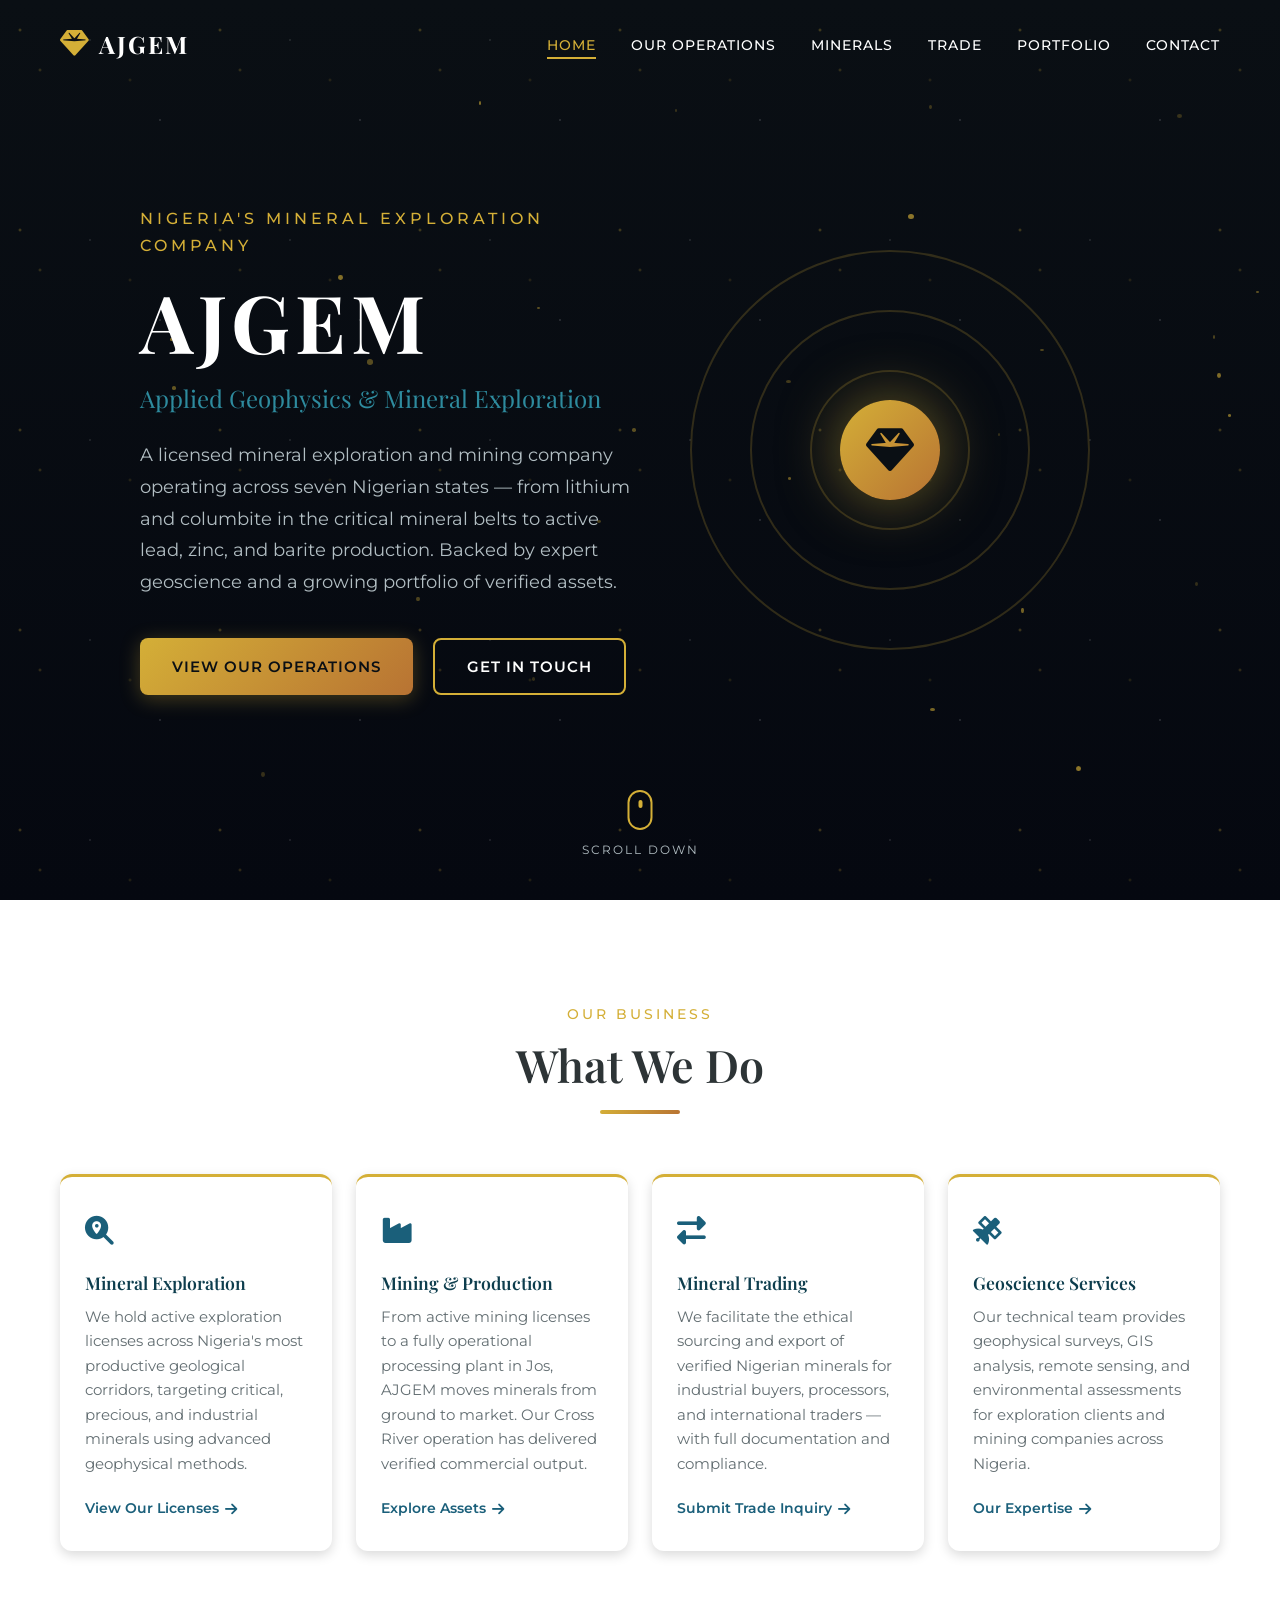
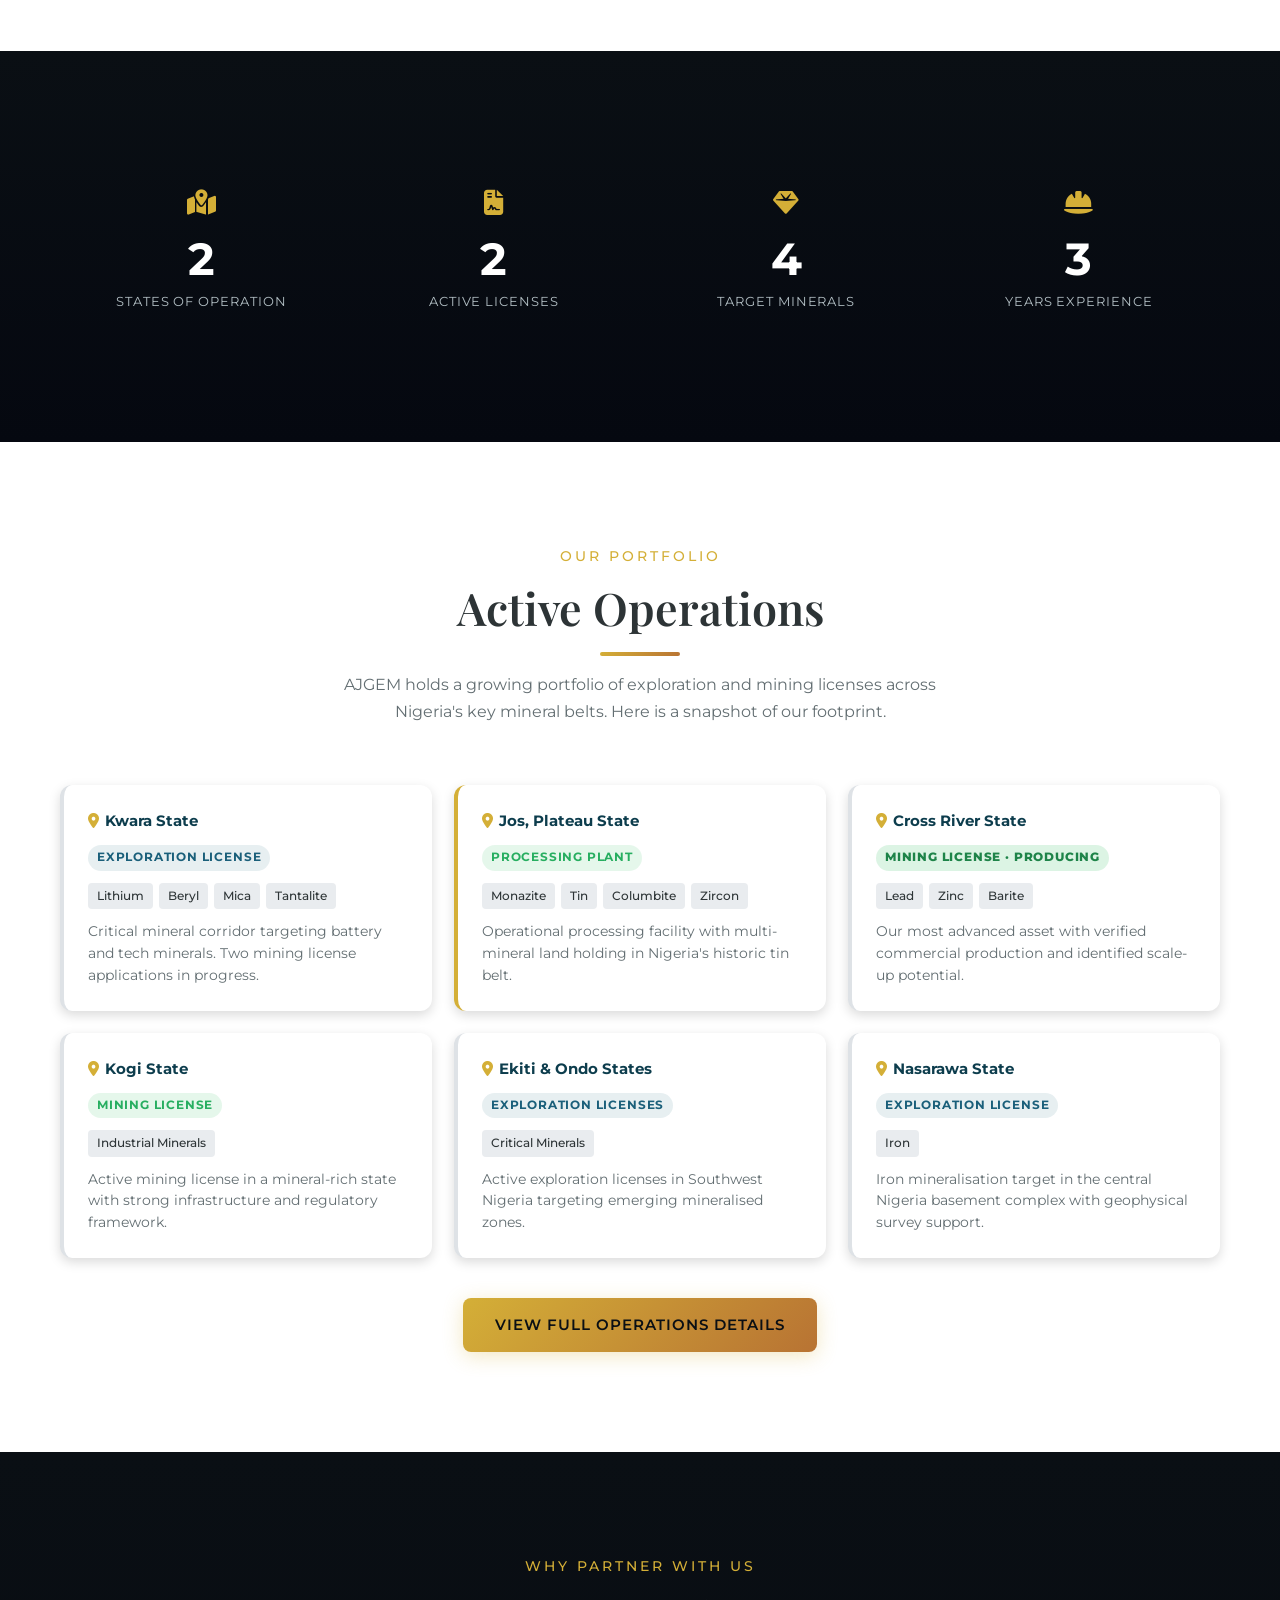
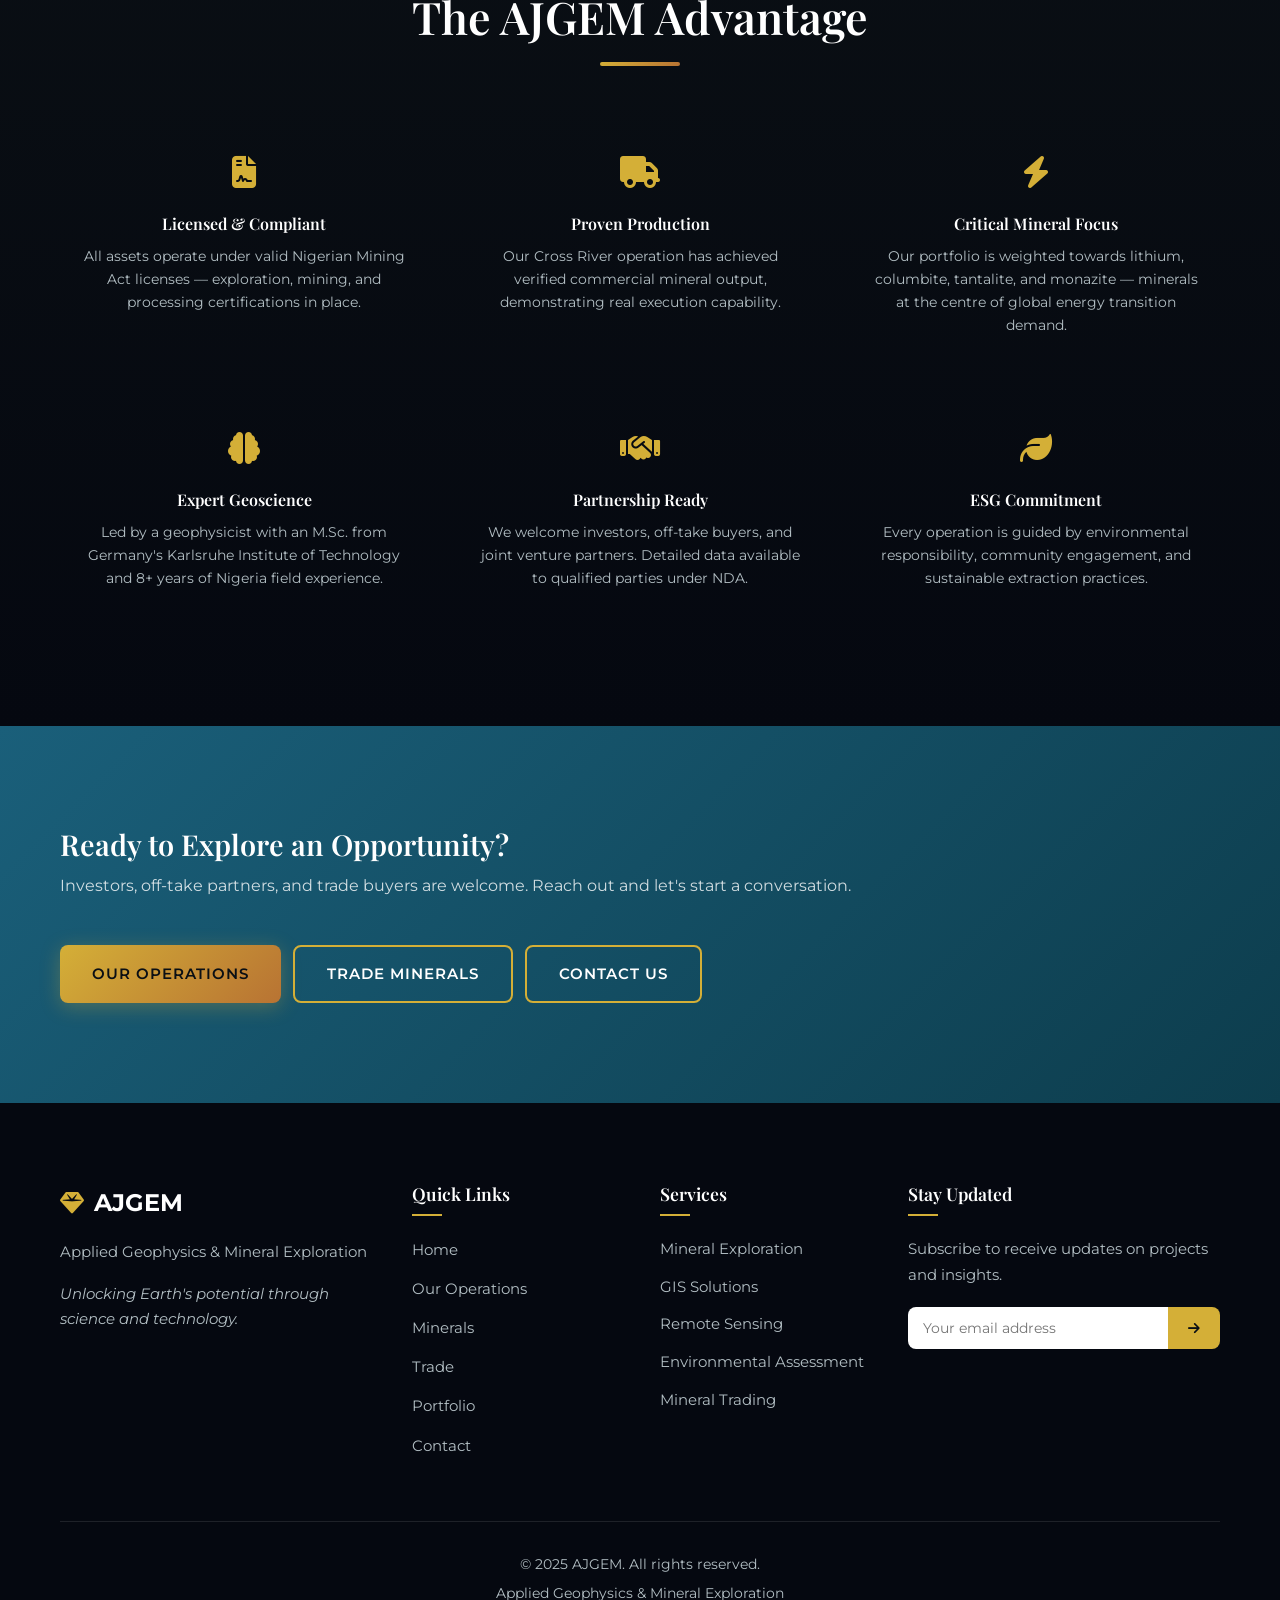
==== commit 9d929d8a: "Fix visual bugs: role-card dark bg, home-cta gradient, section-description color, scroll nav" ====
--- a/index.html
+++ b/index.html
@@ -251,7 +251,7 @@
     </section>
 
     <!-- Call to Action -->
-    <section class="home-cta section">
+    <section class="home-cta investor-cta section">
         <div class="container">
             <div class="investor-cta-content">
                 <div class="investor-cta-text">
--- a/css/styles.css
+++ b/css/styles.css
@@ -193,7 +193,11 @@
 
 .section-description {
     max-width: 600px;
-    margin: 0 auto;
+    margin: 15px auto 0;
+    color: var(--text-secondary);
+}
+
+.section-dark .section-description {
     color: var(--text-muted);
 }
 
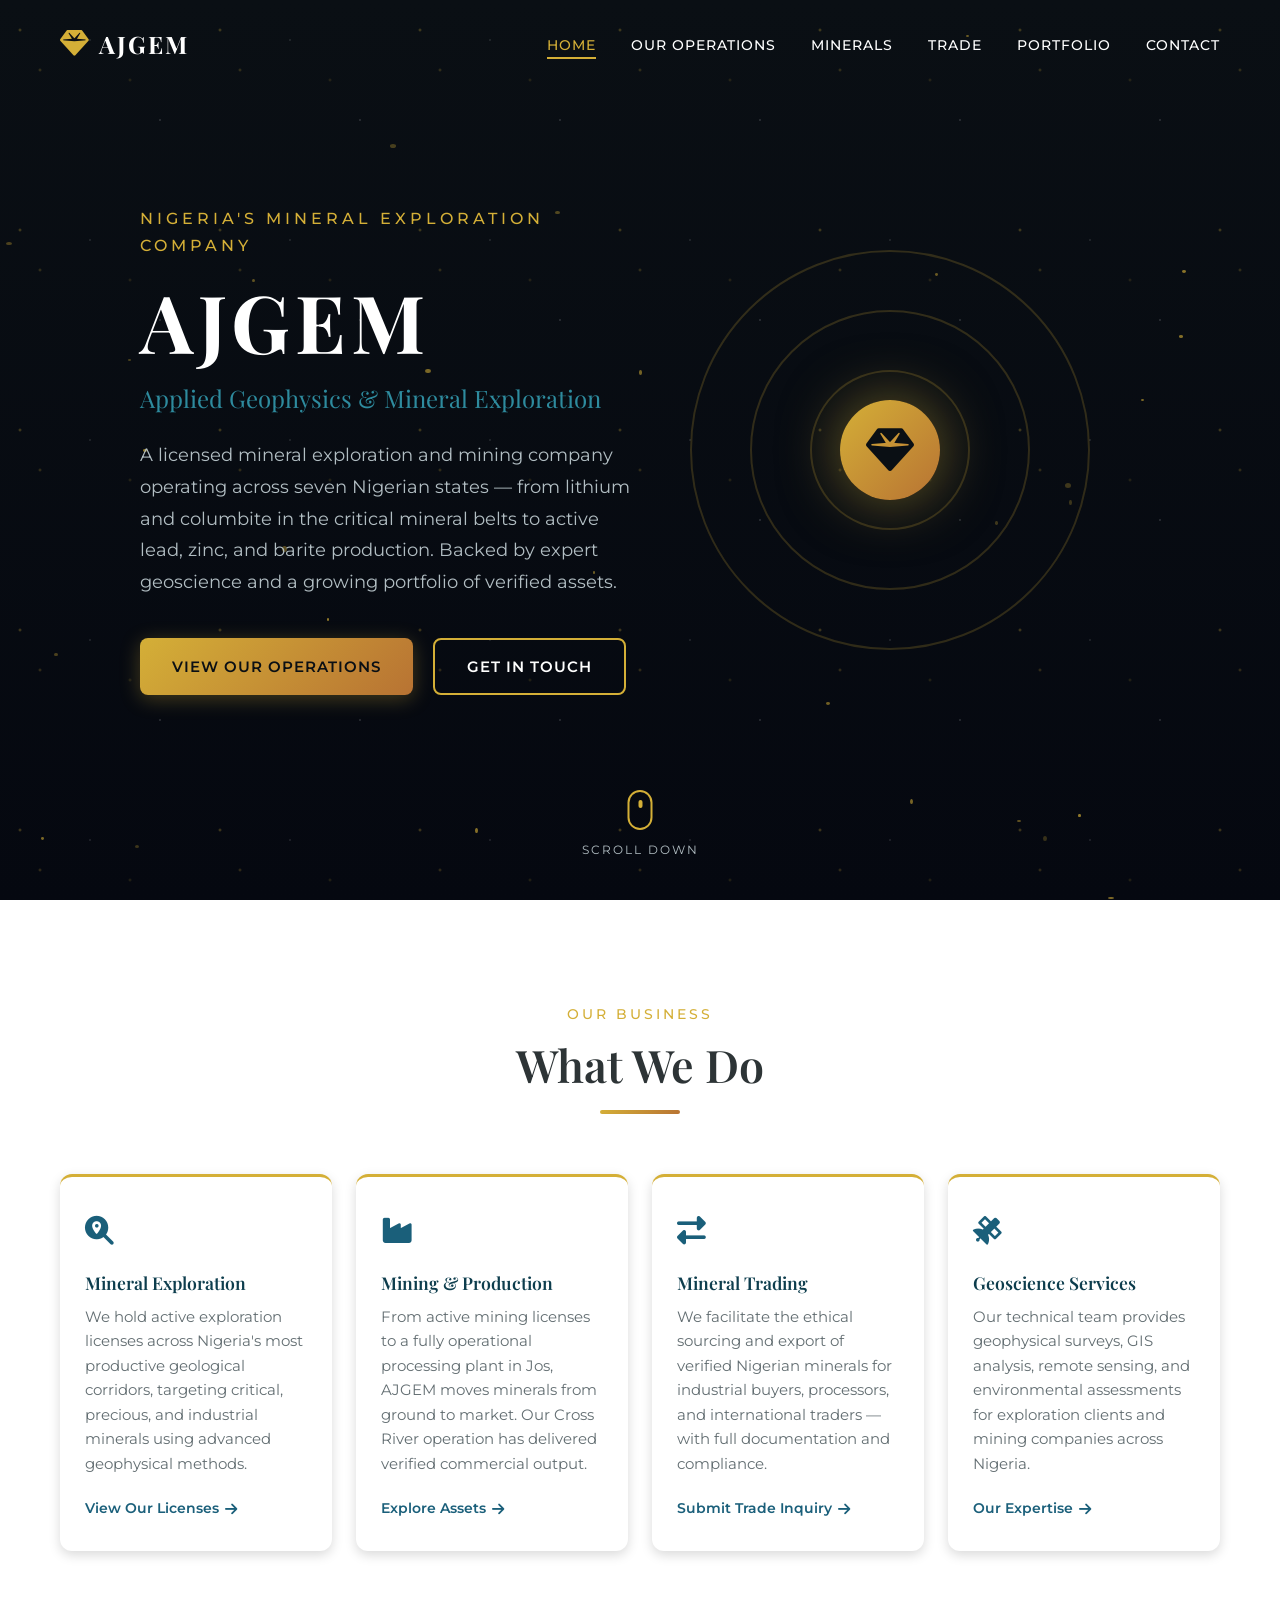
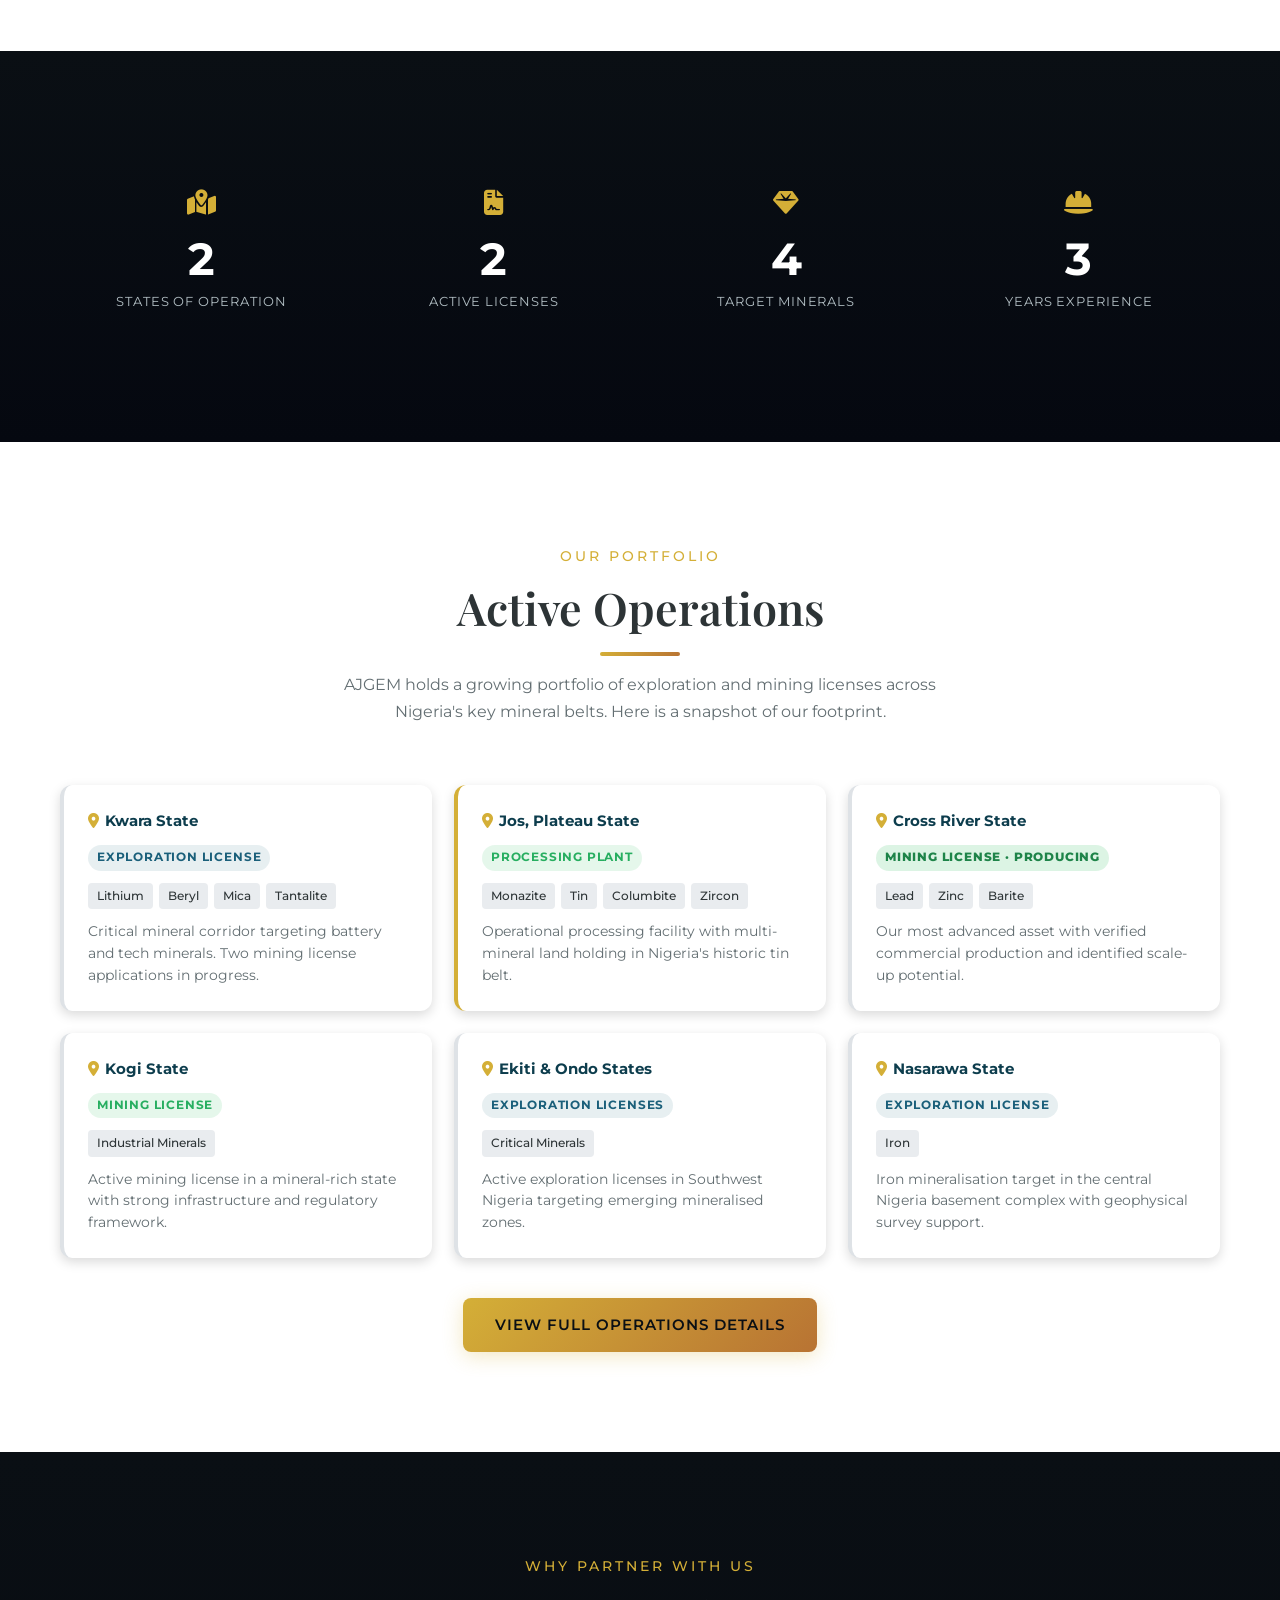
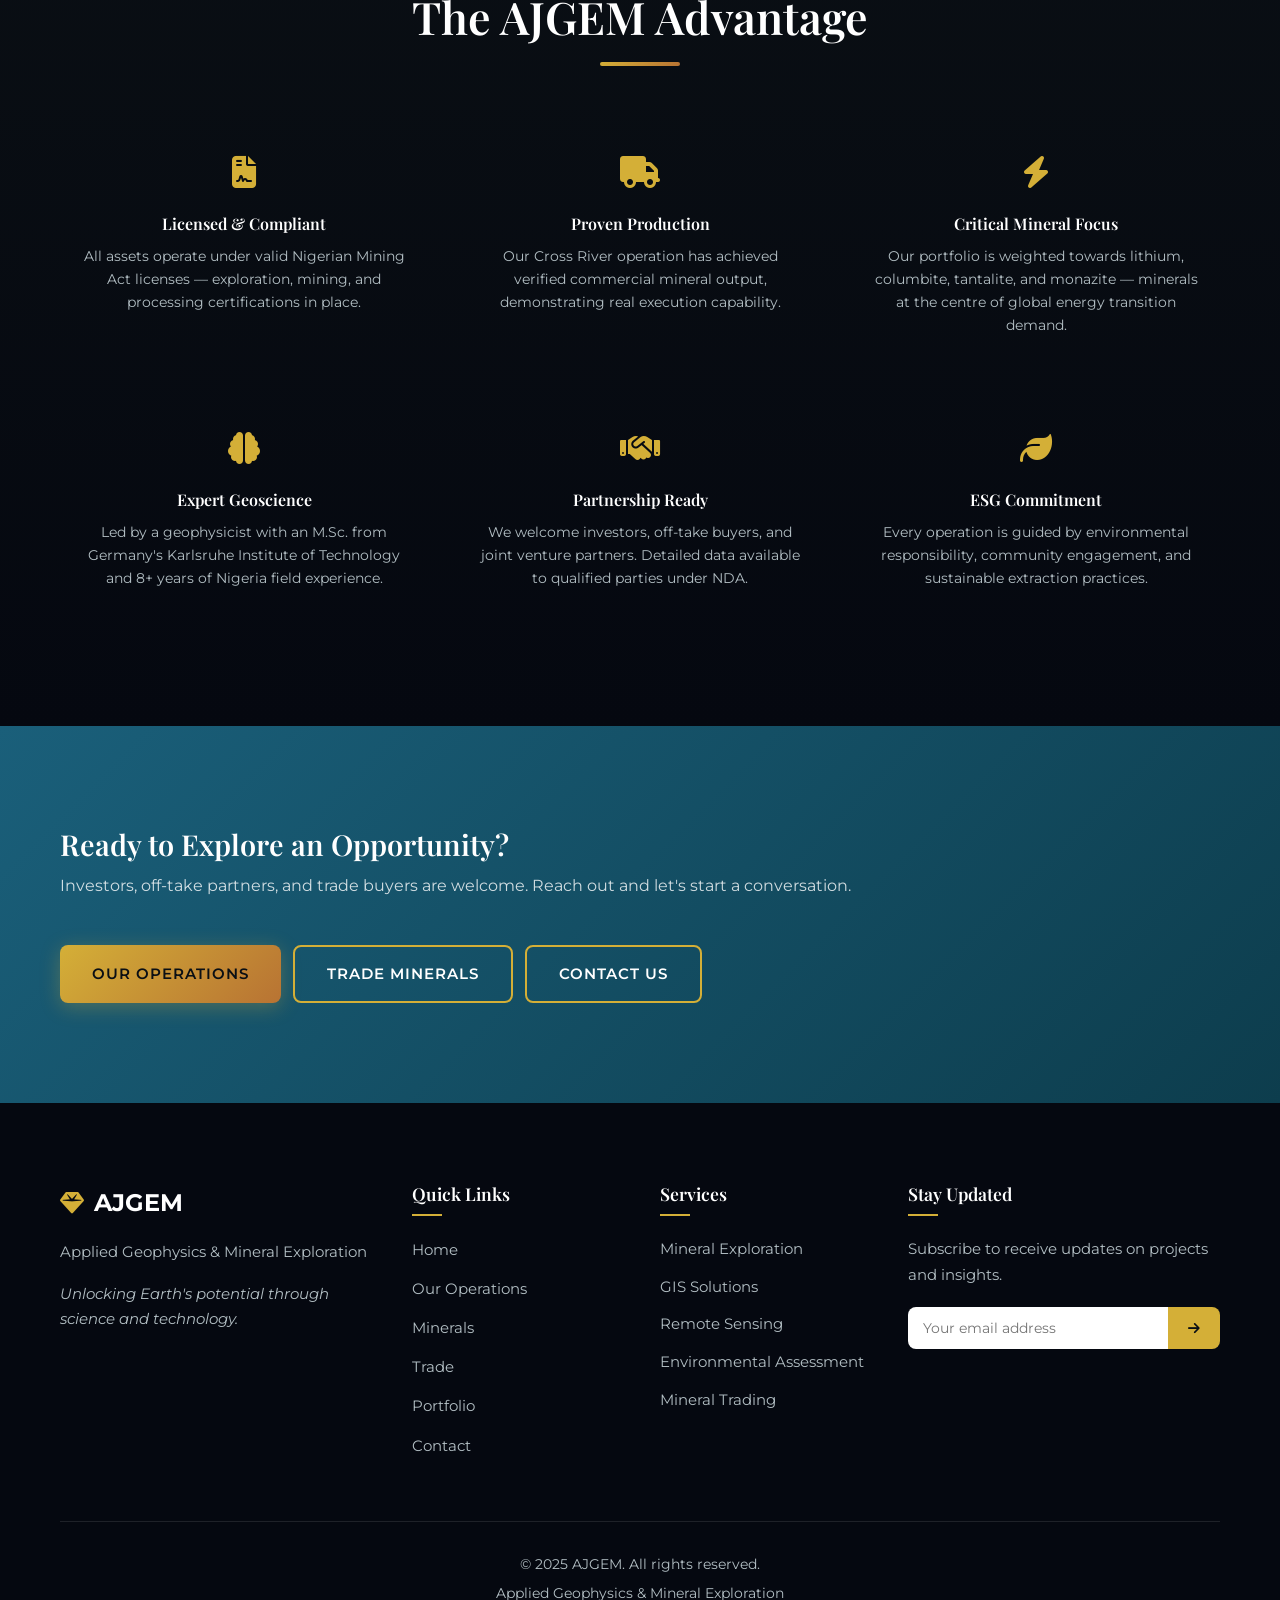
==== commit 5e7e9160: "Add hover image effects to What We Do, service, and project cards - What We Do cards (index.html): b" ====
--- a/index.html
+++ b/index.html
@@ -86,25 +86,25 @@
                 <div class="title-underline"></div>
             </div>
             <div class="what-grid">
-                <div class="what-card">
+                <div class="what-card" style="--card-img: url('https://upload.wikimedia.org/wikipedia/commons/0/00/Exploration_geologist.jpg')">
                     <div class="what-icon"><i class="fas fa-search-location"></i></div>
                     <h3>Mineral Exploration</h3>
                     <p>We hold active exploration licenses across Nigeria's most productive geological corridors, targeting critical, precious, and industrial minerals using advanced geophysical methods.</p>
                     <a href="assets.html" class="what-link">View Our Licenses <i class="fas fa-arrow-right"></i></a>
                 </div>
-                <div class="what-card">
+                <div class="what-card" style="--card-img: url('https://upload.wikimedia.org/wikipedia/commons/3/3e/Cassiterite_-_Blue_Tier_tinfield%2C_Tasmania%2C_Australia.jpg')">
                     <div class="what-icon"><i class="fas fa-industry"></i></div>
                     <h3>Mining & Production</h3>
                     <p>From active mining licenses to a fully operational processing plant in Jos, AJGEM moves minerals from ground to market. Our Cross River operation has delivered verified commercial output.</p>
                     <a href="assets.html" class="what-link">Explore Assets <i class="fas fa-arrow-right"></i></a>
                 </div>
-                <div class="what-card">
+                <div class="what-card" style="--card-img: url('https://upload.wikimedia.org/wikipedia/commons/e/e9/Columbite-%28Fe%29-182970.jpg')">
                     <div class="what-icon"><i class="fas fa-exchange-alt"></i></div>
                     <h3>Mineral Trading</h3>
                     <p>We facilitate the ethical sourcing and export of verified Nigerian minerals for industrial buyers, processors, and international traders — with full documentation and compliance.</p>
                     <a href="trade.html" class="what-link">Submit Trade Inquiry <i class="fas fa-arrow-right"></i></a>
                 </div>
-                <div class="what-card">
+                <div class="what-card" style="--card-img: url('https://upload.wikimedia.org/wikipedia/commons/f/fb/Gpr-geophysical-survey.jpg')">
                     <div class="what-icon"><i class="fas fa-satellite"></i></div>
                     <h3>Geoscience Services</h3>
                     <p>Our technical team provides geophysical surveys, GIS analysis, remote sensing, and environmental assessments for exploration clients and mining companies across Nigeria.</p>
--- a/css/styles.css
+++ b/css/styles.css
@@ -974,6 +974,29 @@
     box-shadow: var(--shadow-md);
     transition: var(--transition-normal);
     border: 1px solid transparent;
+    position: relative;
+    overflow: hidden;
+}
+
+.service-card::before {
+    content: '';
+    position: absolute;
+    inset: 0;
+    background-image: var(--card-img, none);
+    background-size: cover;
+    background-position: center;
+    opacity: 0;
+    transition: opacity 0.5s ease;
+    z-index: 0;
+}
+
+.service-card:hover::before {
+    opacity: 0.15;
+}
+
+.service-card > * {
+    position: relative;
+    z-index: 1;
 }
 
 .service-card:hover {
@@ -1344,6 +1367,8 @@
     position: relative;
     aspect-ratio: 16/9;
     overflow: hidden;
+    background-size: cover;
+    background-position: center;
 }
 
 .project-placeholder {
@@ -1355,6 +1380,11 @@
     justify-content: center;
     font-size: 4rem;
     color: rgba(255, 255, 255, 0.2);
+}
+
+.project-image[style] .project-placeholder {
+    background: rgba(10, 15, 20, 0.55);
+    color: rgba(255, 255, 255, 0.15);
 }
 
 .project-overlay {
@@ -2443,6 +2473,29 @@
     box-shadow: var(--shadow-md);
     border-top: 3px solid var(--accent-gold);
     transition: transform 0.3s ease, box-shadow 0.3s ease;
+    position: relative;
+    overflow: hidden;
+}
+
+.what-card::before {
+    content: '';
+    position: absolute;
+    inset: 0;
+    background-image: var(--card-img, none);
+    background-size: cover;
+    background-position: center;
+    opacity: 0;
+    transition: opacity 0.5s ease;
+    z-index: 0;
+}
+
+.what-card:hover::before {
+    opacity: 0.18;
+}
+
+.what-card > * {
+    position: relative;
+    z-index: 1;
 }
 
 .what-card:hover {
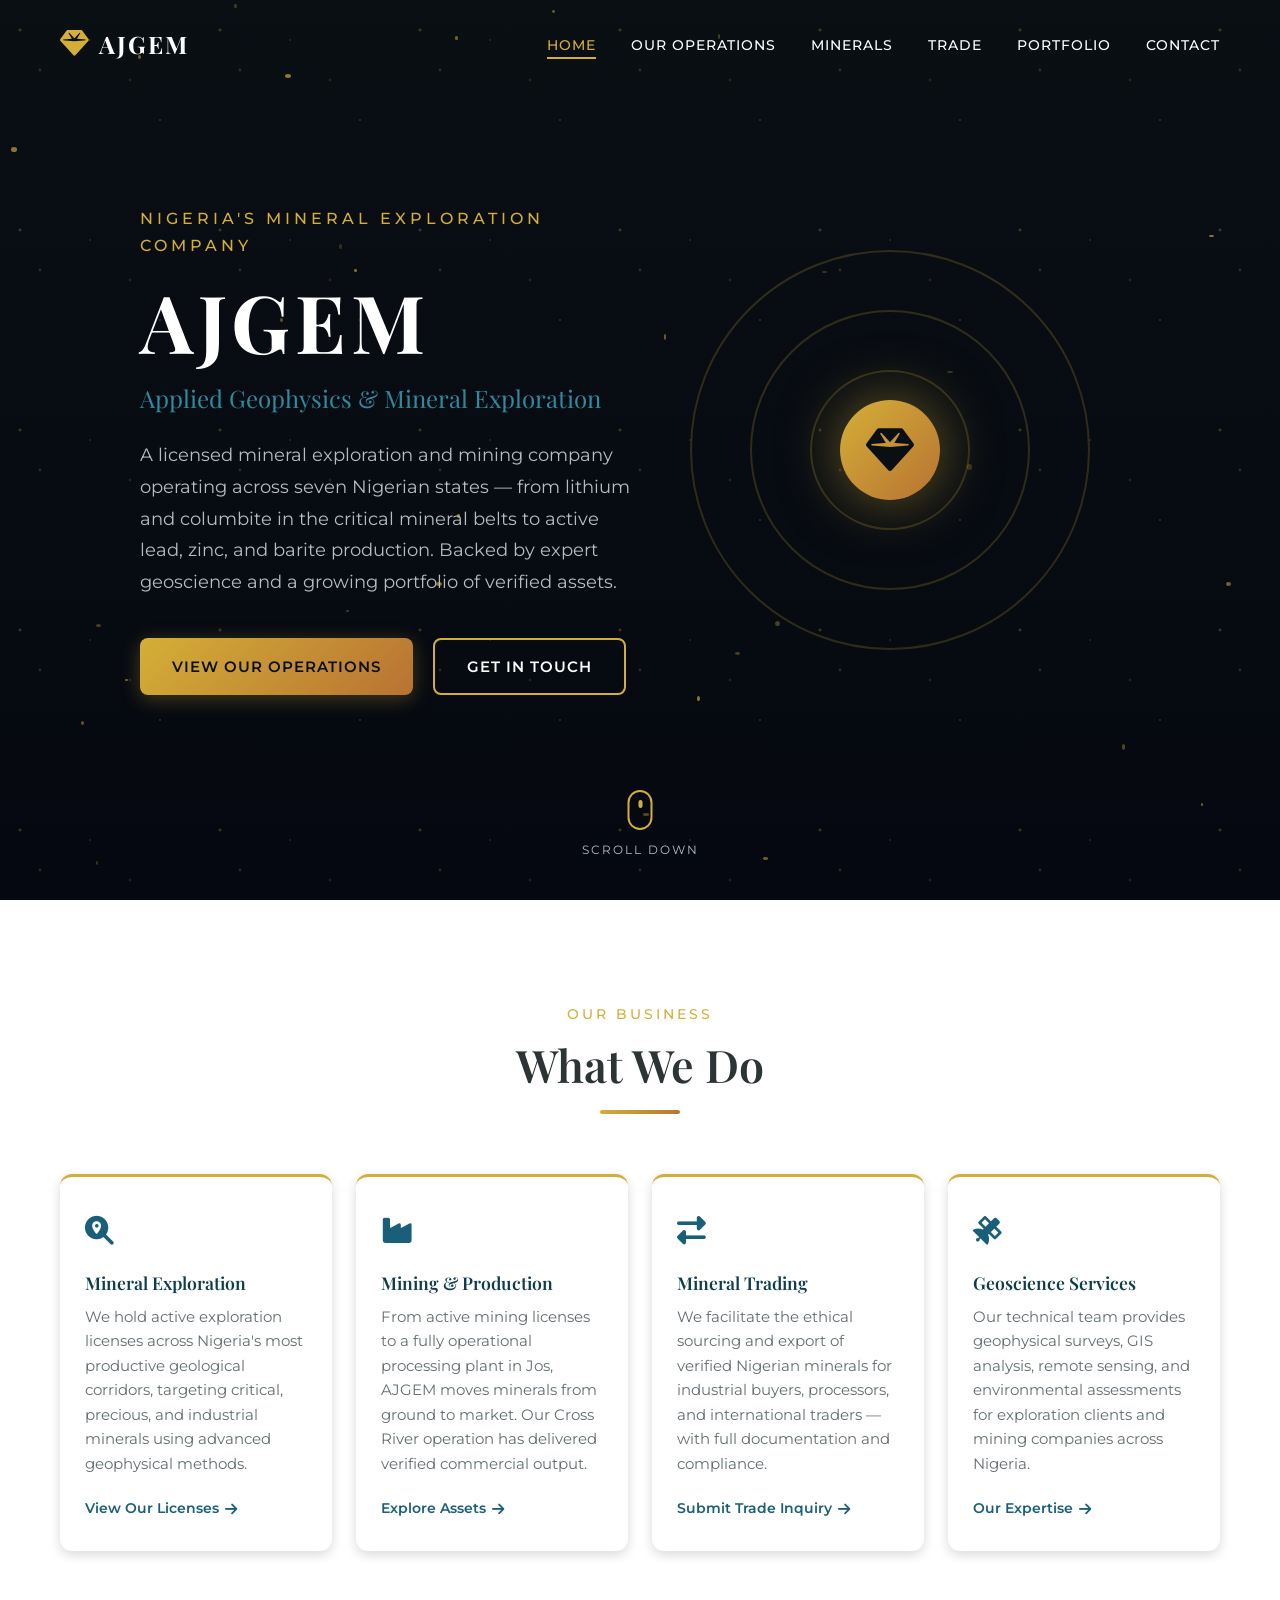
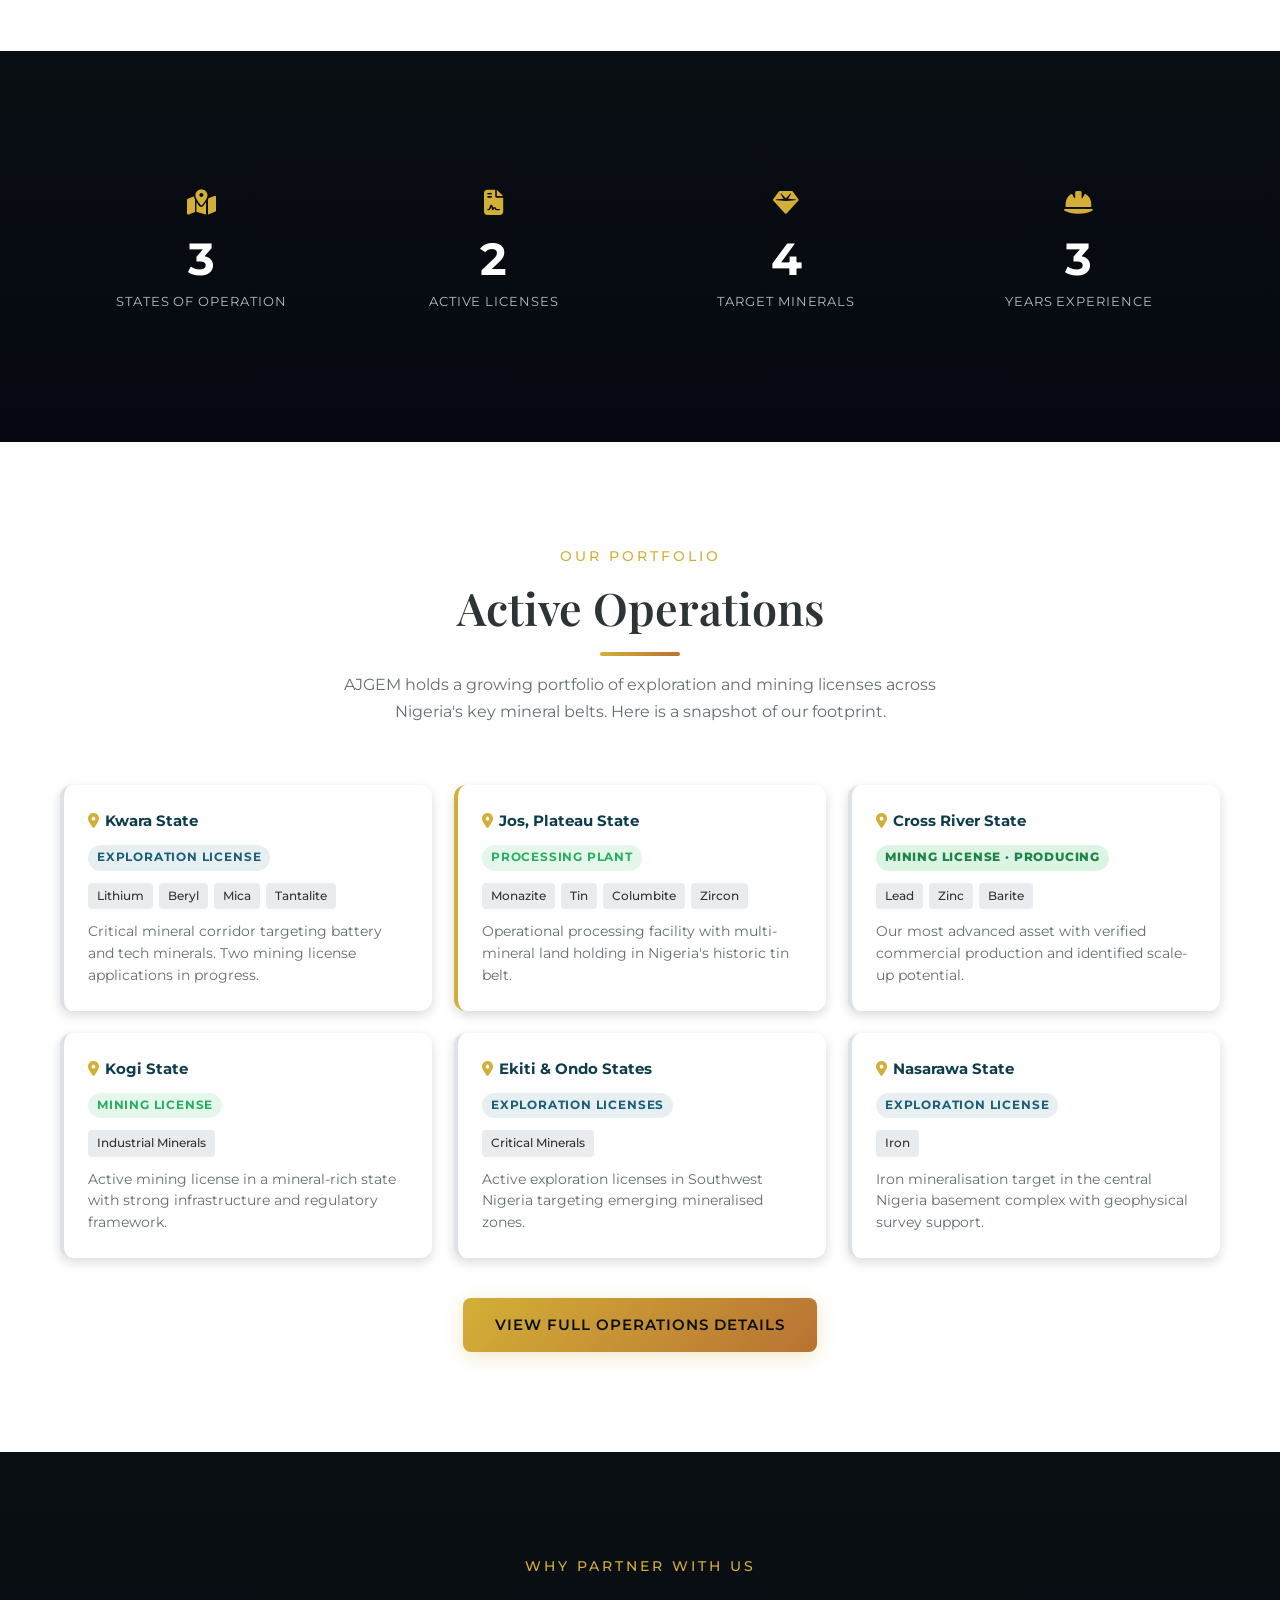
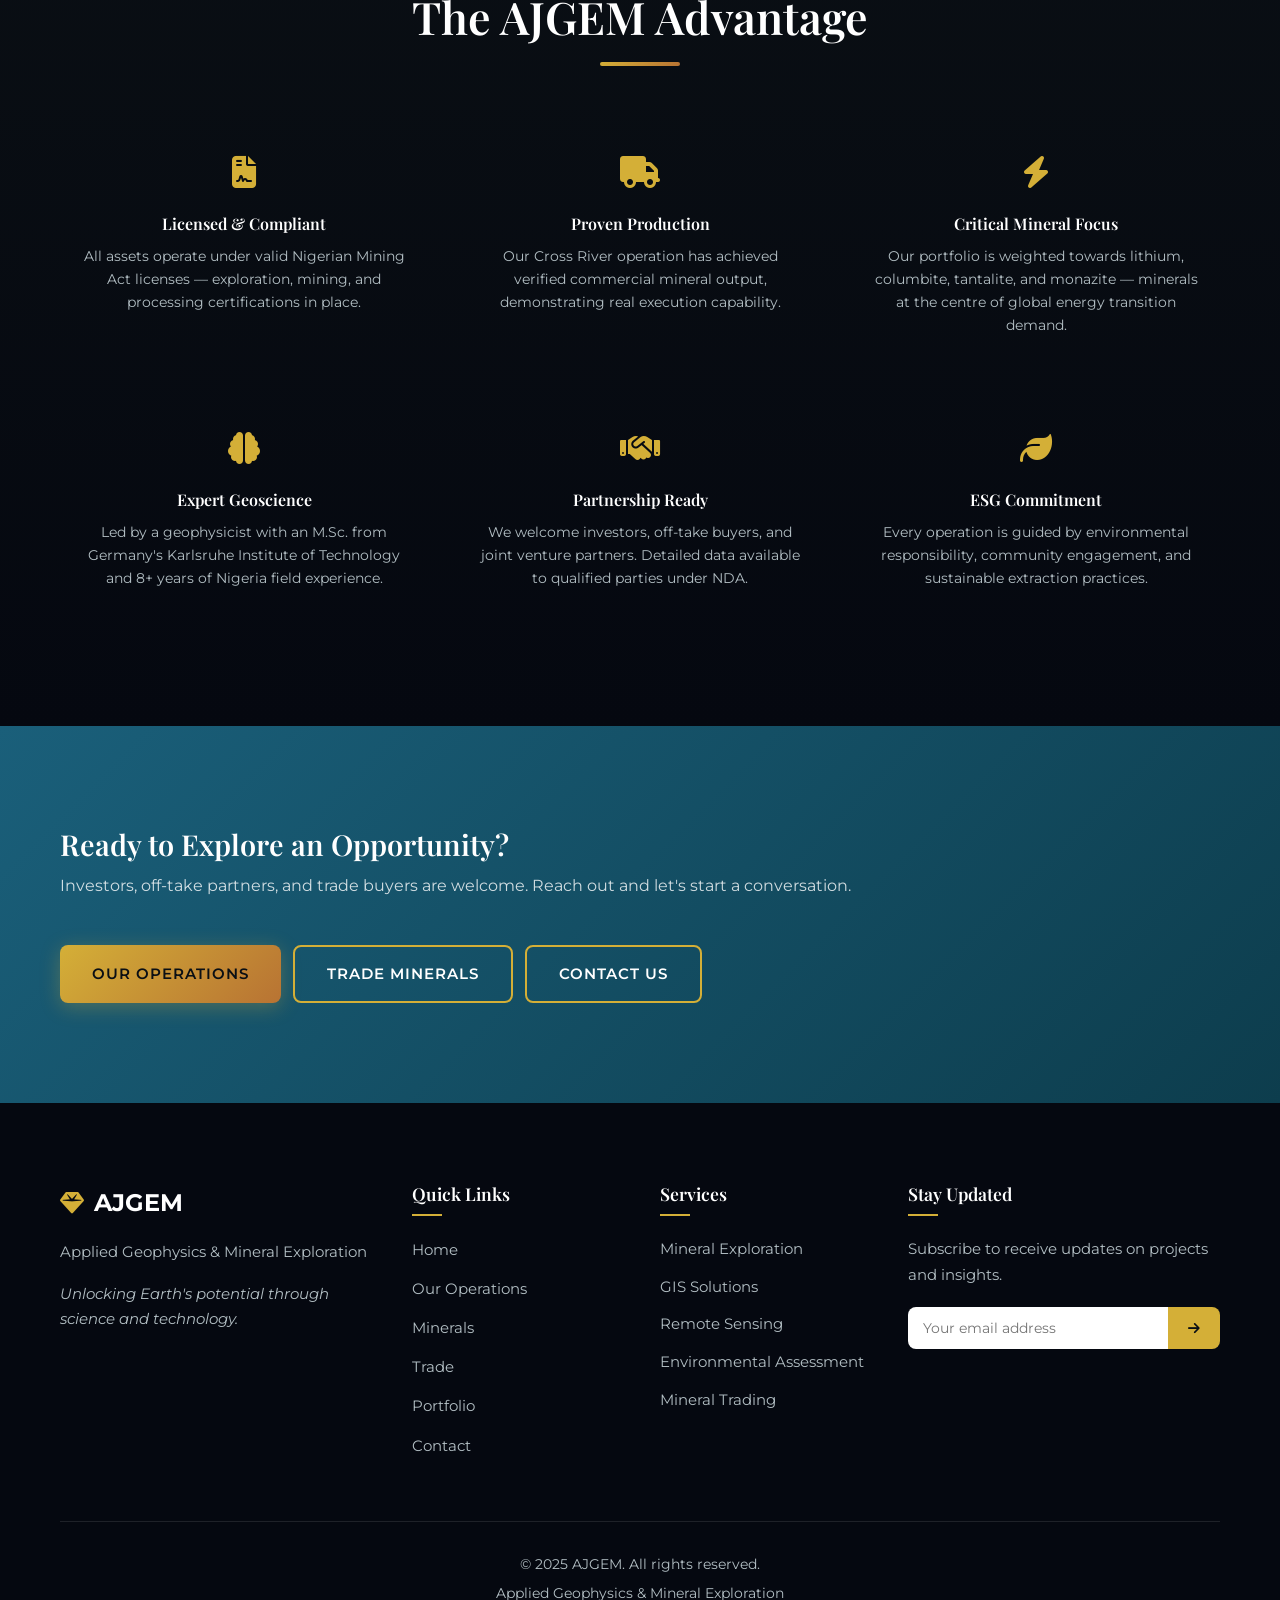
==== commit c7a458bf: "Upgrade card images to verified Wikimedia Special:FilePath URLs - Use Nigeria-specific geophysics ph" ====
--- a/index.html
+++ b/index.html
@@ -86,13 +86,13 @@
                 <div class="title-underline"></div>
             </div>
             <div class="what-grid">
-                <div class="what-card" style="--card-img: url('https://upload.wikimedia.org/wikipedia/commons/0/00/Exploration_geologist.jpg')">
+                <div class="what-card" style="--card-img: url('https://commons.wikimedia.org/wiki/Special:FilePath/Contamination_Studies_1,_Keffi,_Nigeria.jpg')">
                     <div class="what-icon"><i class="fas fa-search-location"></i></div>
                     <h3>Mineral Exploration</h3>
                     <p>We hold active exploration licenses across Nigeria's most productive geological corridors, targeting critical, precious, and industrial minerals using advanced geophysical methods.</p>
                     <a href="assets.html" class="what-link">View Our Licenses <i class="fas fa-arrow-right"></i></a>
                 </div>
-                <div class="what-card" style="--card-img: url('https://upload.wikimedia.org/wikipedia/commons/3/3e/Cassiterite_-_Blue_Tier_tinfield%2C_Tasmania%2C_Australia.jpg')">
+                <div class="what-card" style="--card-img: url('https://commons.wikimedia.org/wiki/Special:FilePath/Chegga_Artisanal_Mining.jpg')">
                     <div class="what-icon"><i class="fas fa-industry"></i></div>
                     <h3>Mining & Production</h3>
                     <p>From active mining licenses to a fully operational processing plant in Jos, AJGEM moves minerals from ground to market. Our Cross River operation has delivered verified commercial output.</p>
@@ -104,7 +104,7 @@
                     <p>We facilitate the ethical sourcing and export of verified Nigerian minerals for industrial buyers, processors, and international traders — with full documentation and compliance.</p>
                     <a href="trade.html" class="what-link">Submit Trade Inquiry <i class="fas fa-arrow-right"></i></a>
                 </div>
-                <div class="what-card" style="--card-img: url('https://upload.wikimedia.org/wikipedia/commons/f/fb/Gpr-geophysical-survey.jpg')">
+                <div class="what-card" style="--card-img: url('https://commons.wikimedia.org/wiki/Special:FilePath/Europe_geological_map-en.jpg')">
                     <div class="what-icon"><i class="fas fa-satellite"></i></div>
                     <h3>Geoscience Services</h3>
                     <p>Our technical team provides geophysical surveys, GIS analysis, remote sensing, and environmental assessments for exploration clients and mining companies across Nigeria.</p>
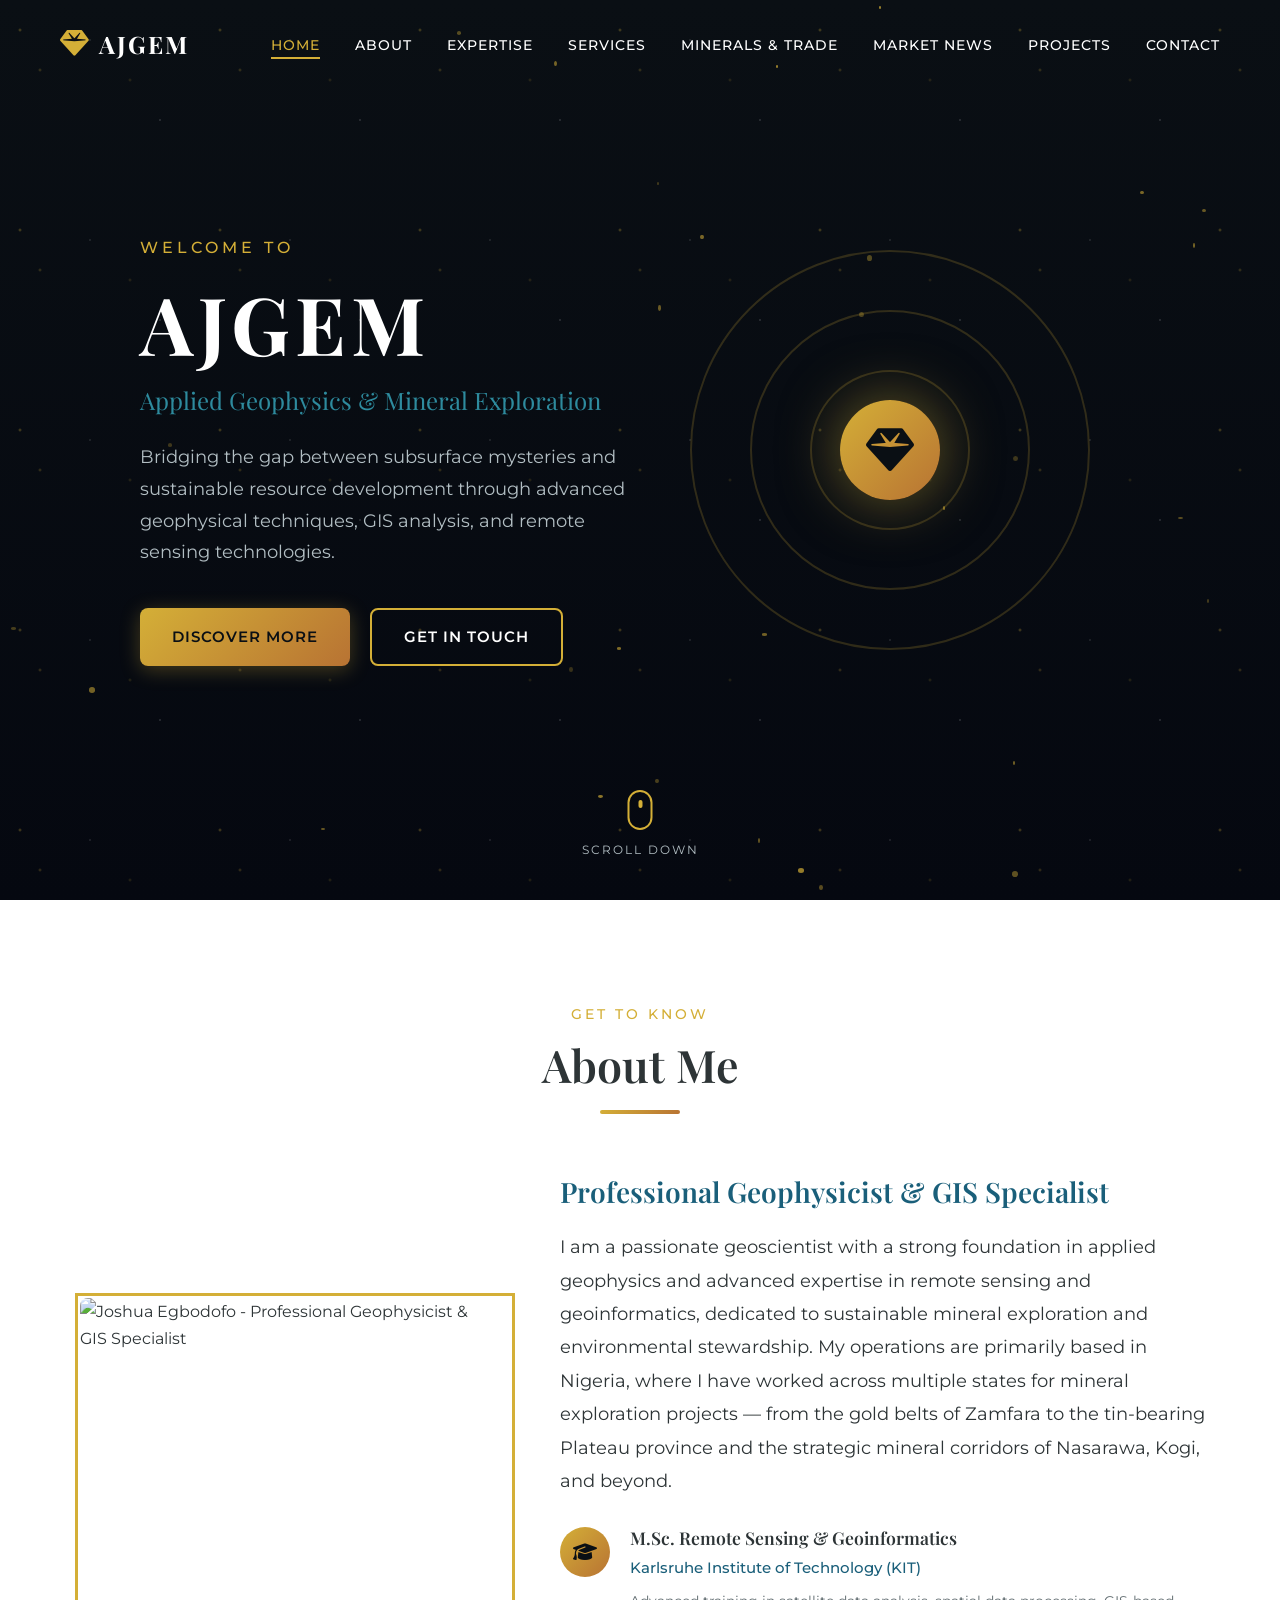
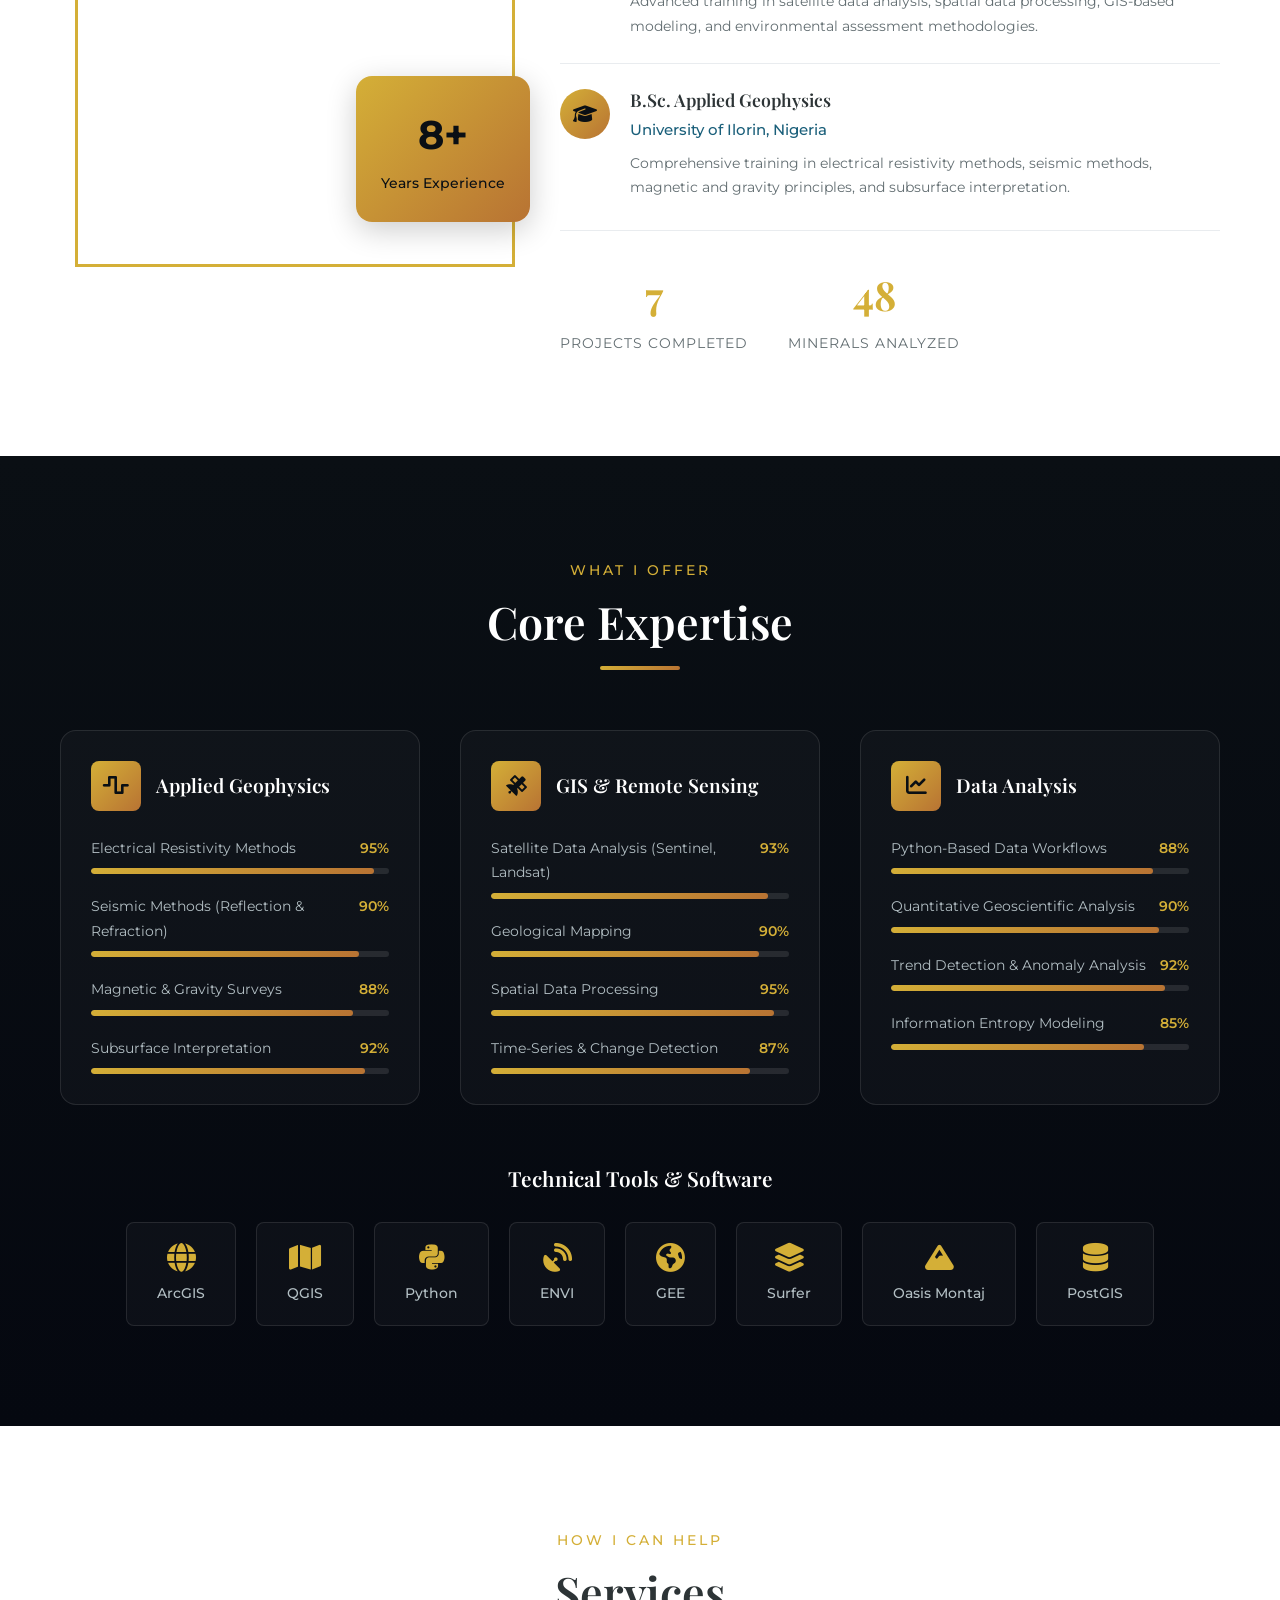
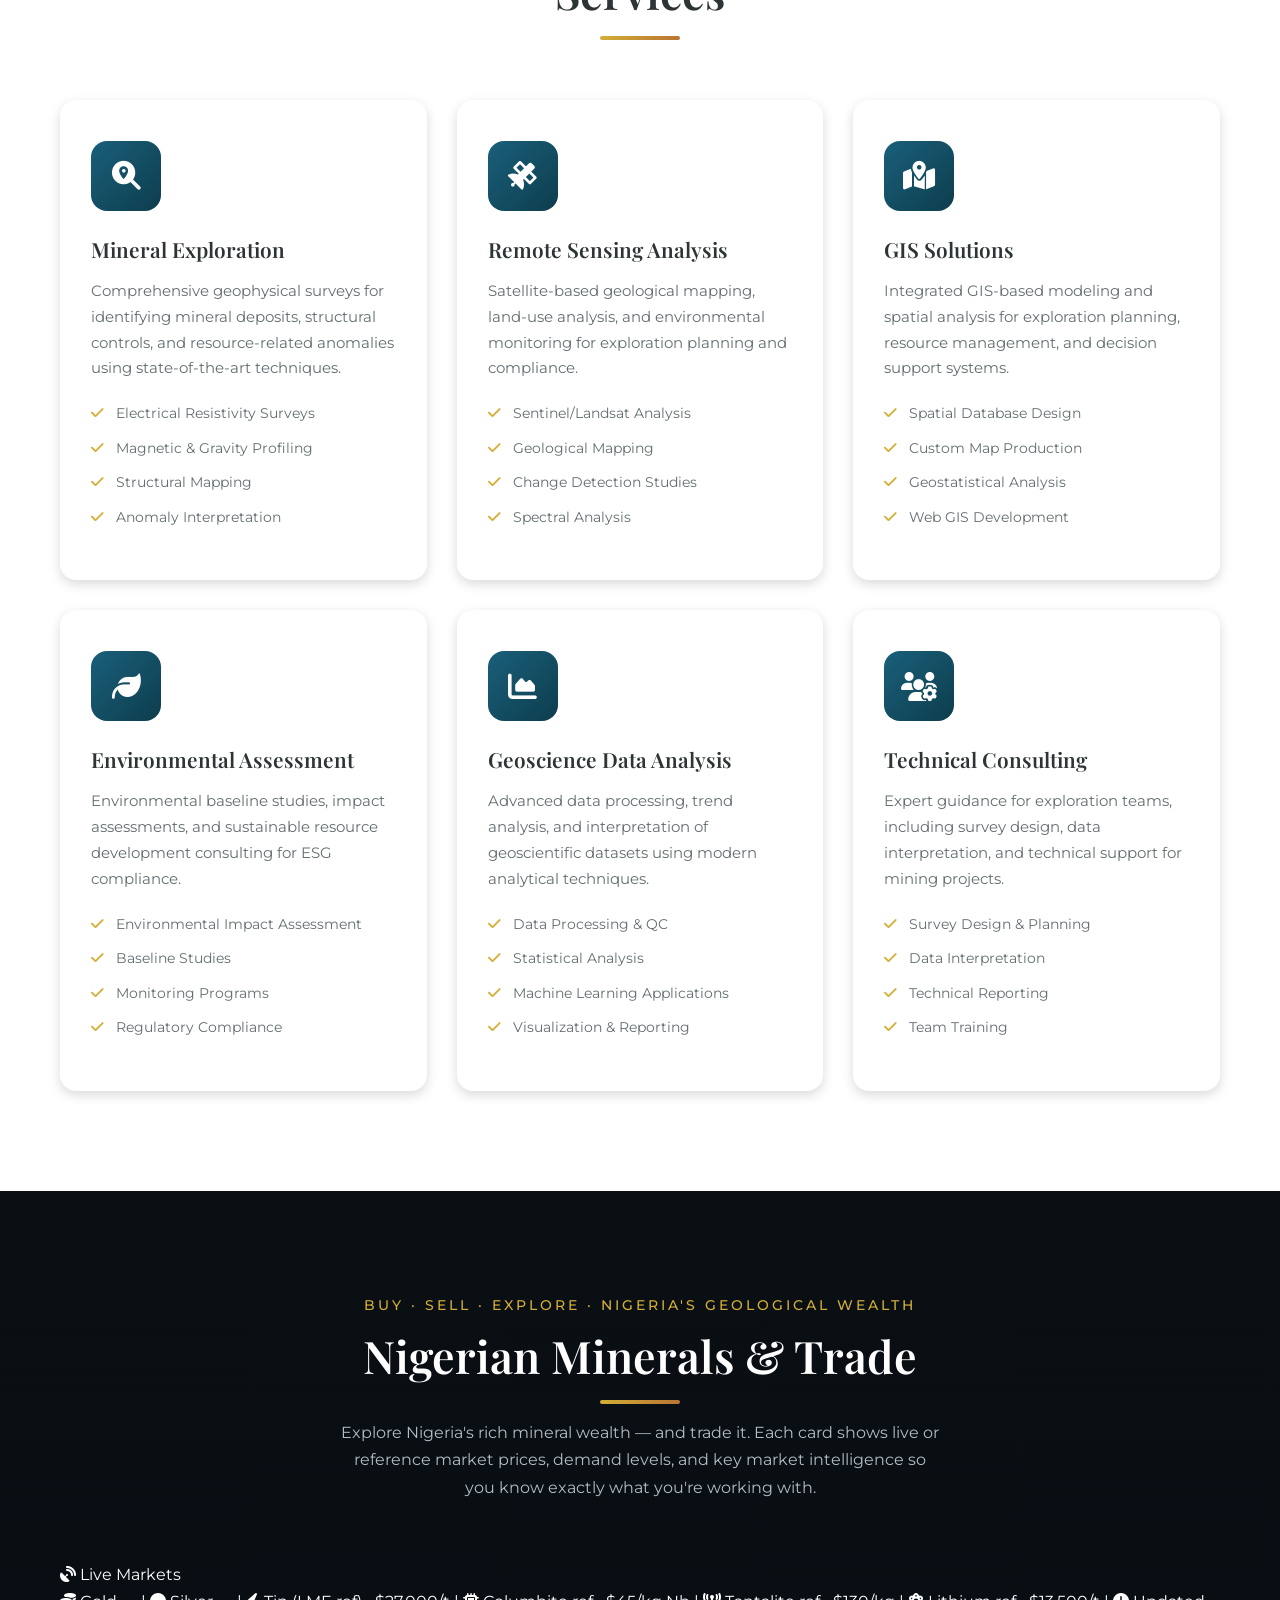
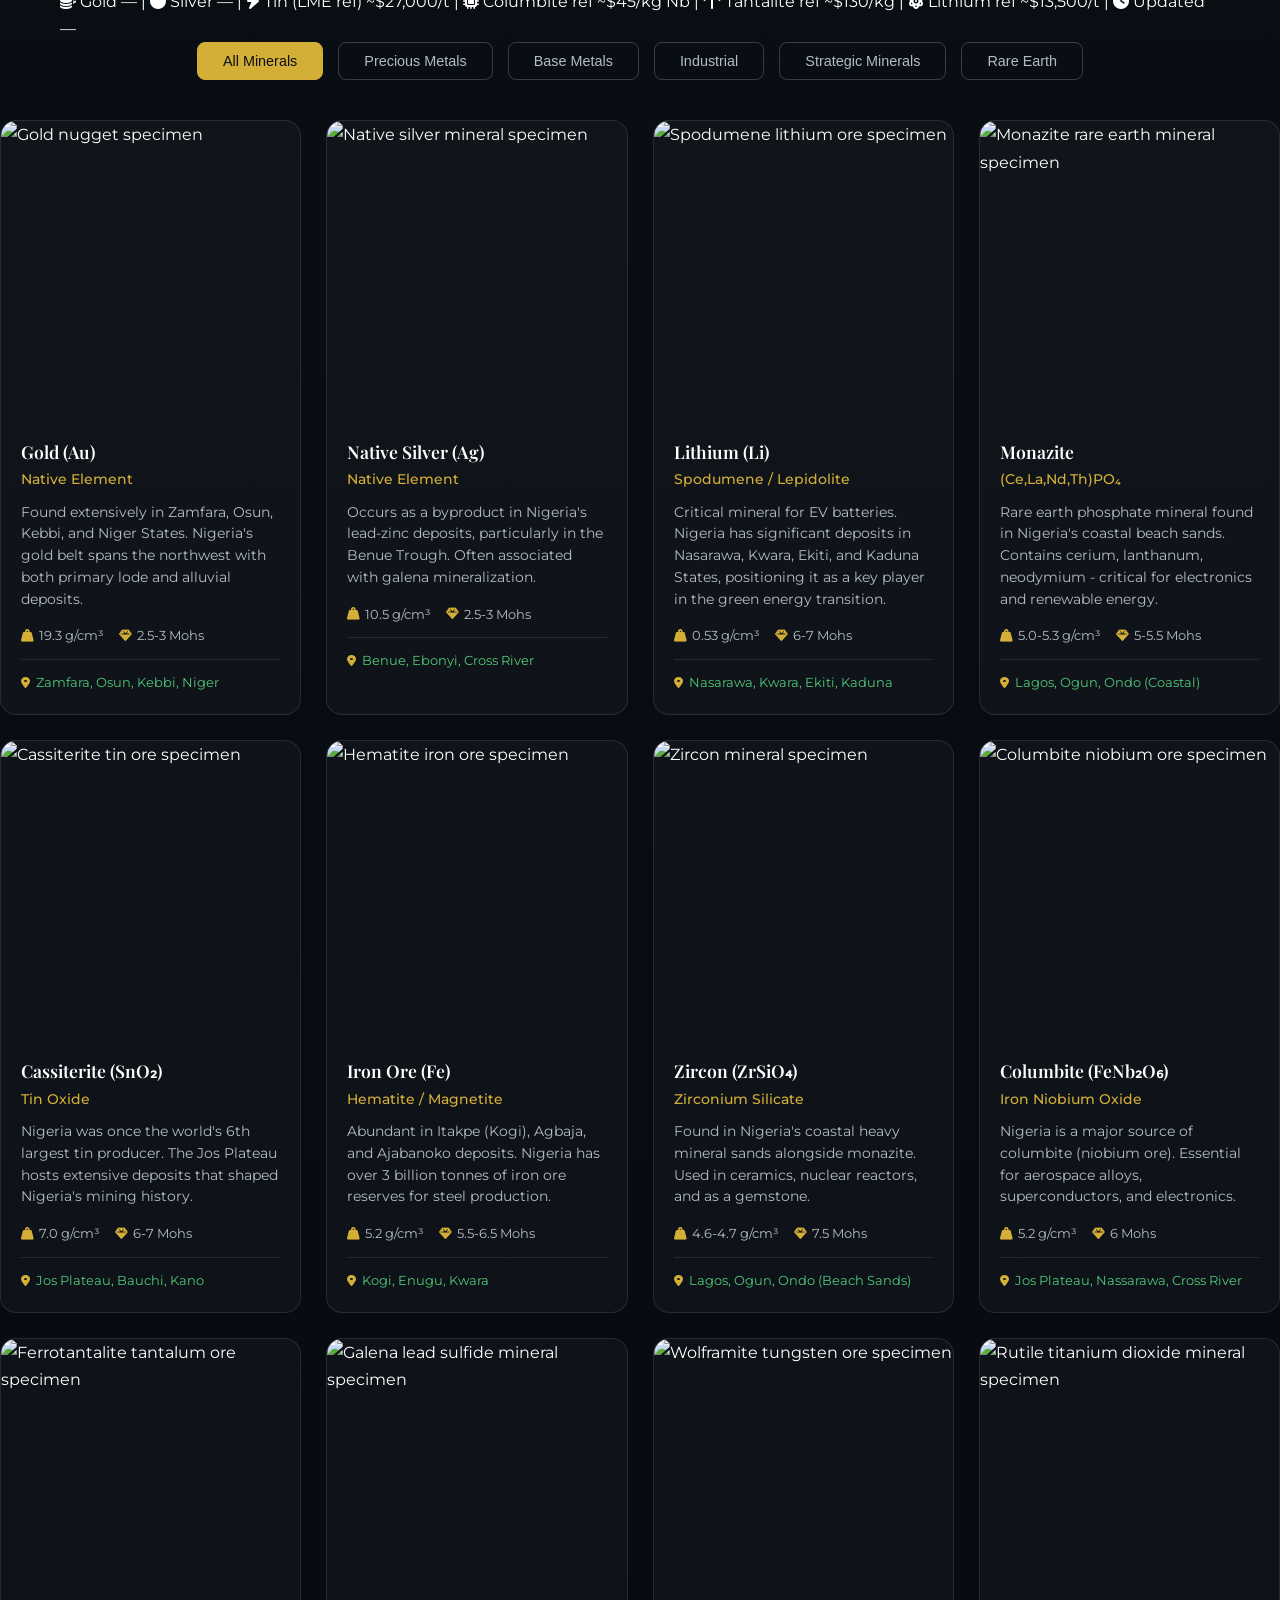
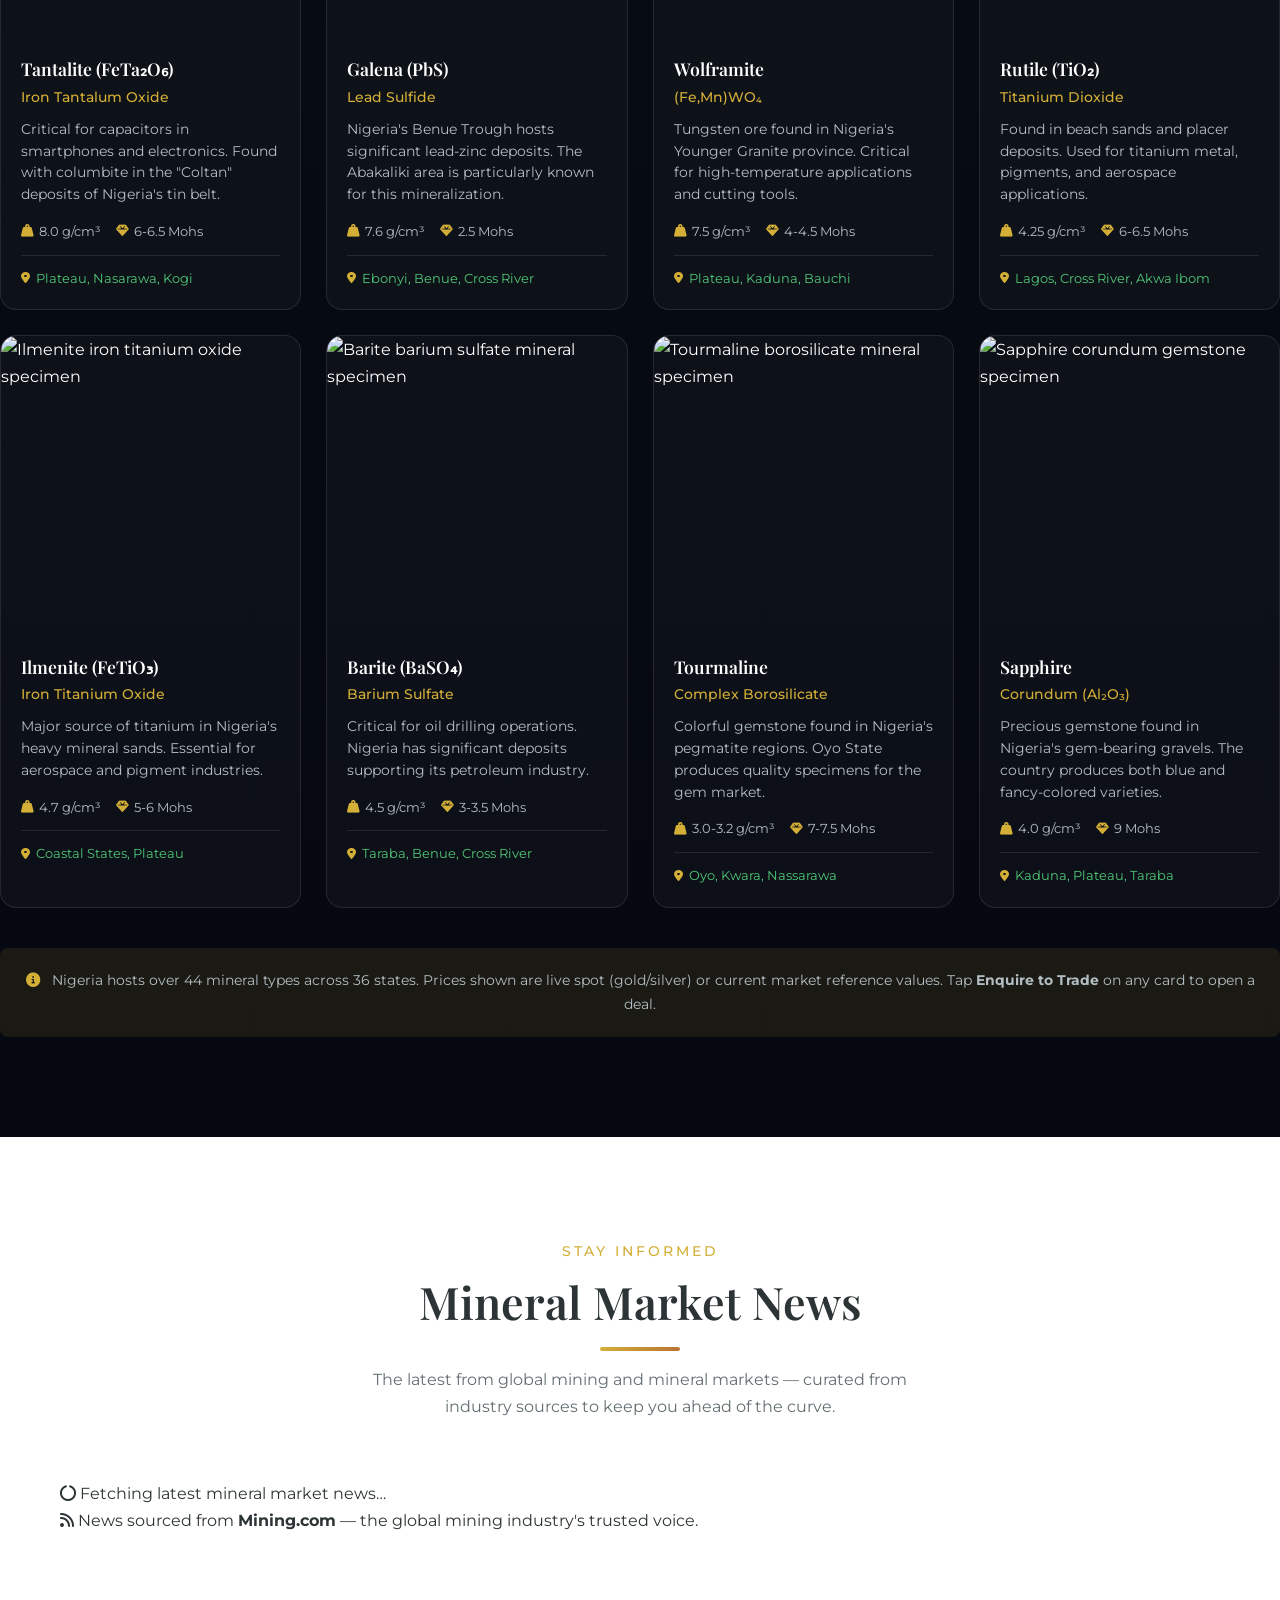
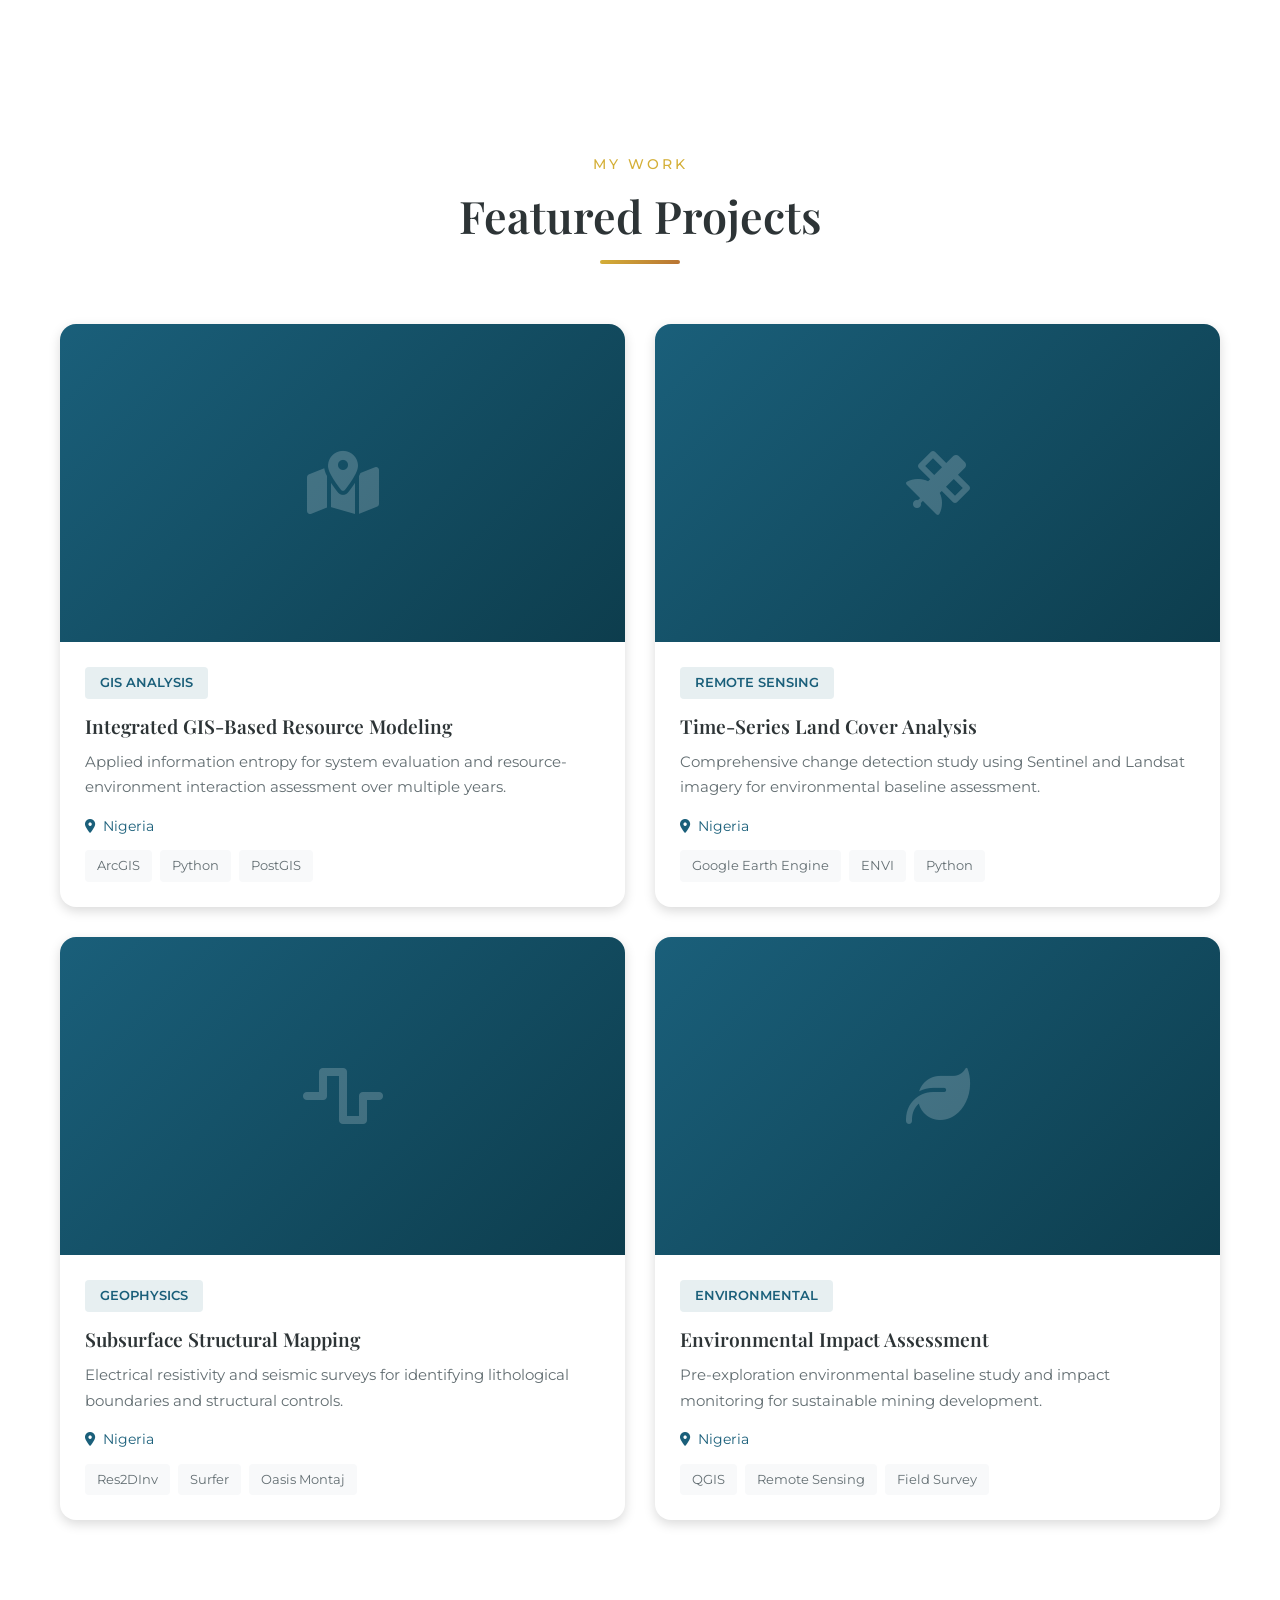
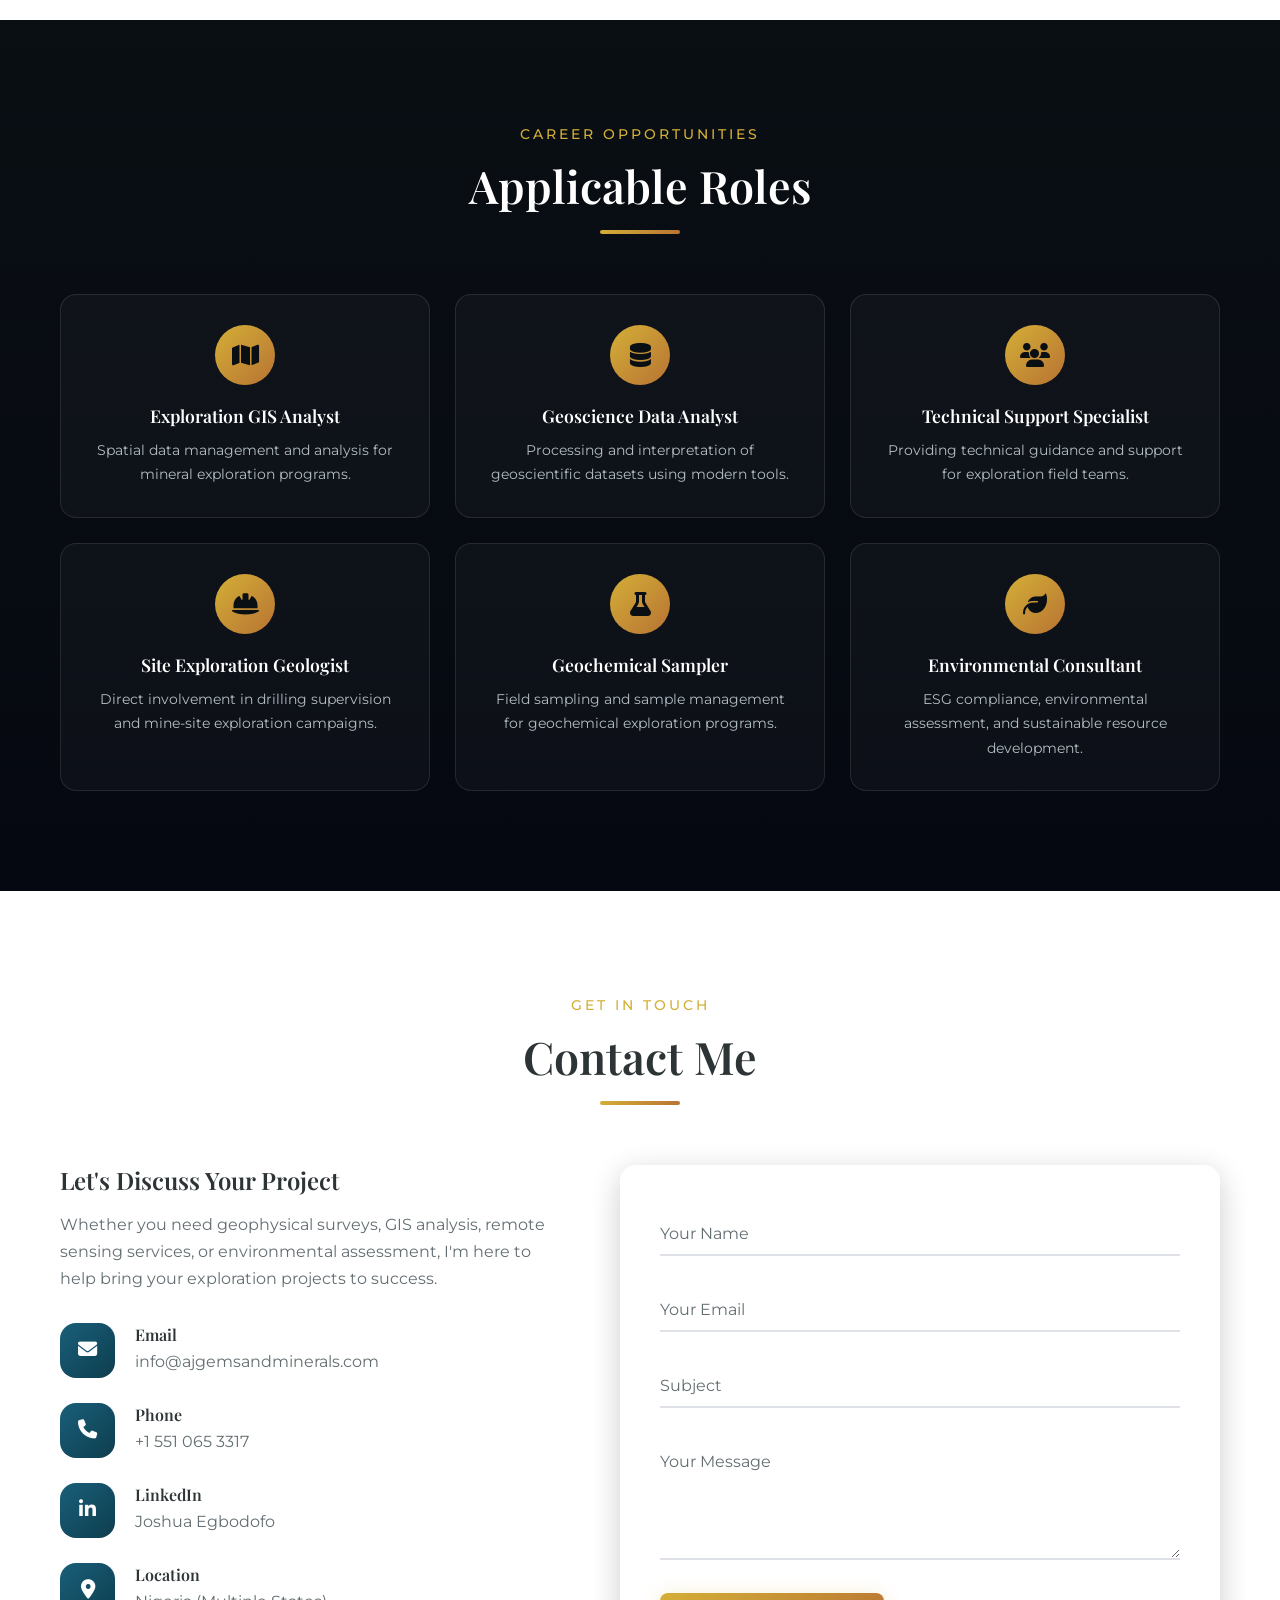
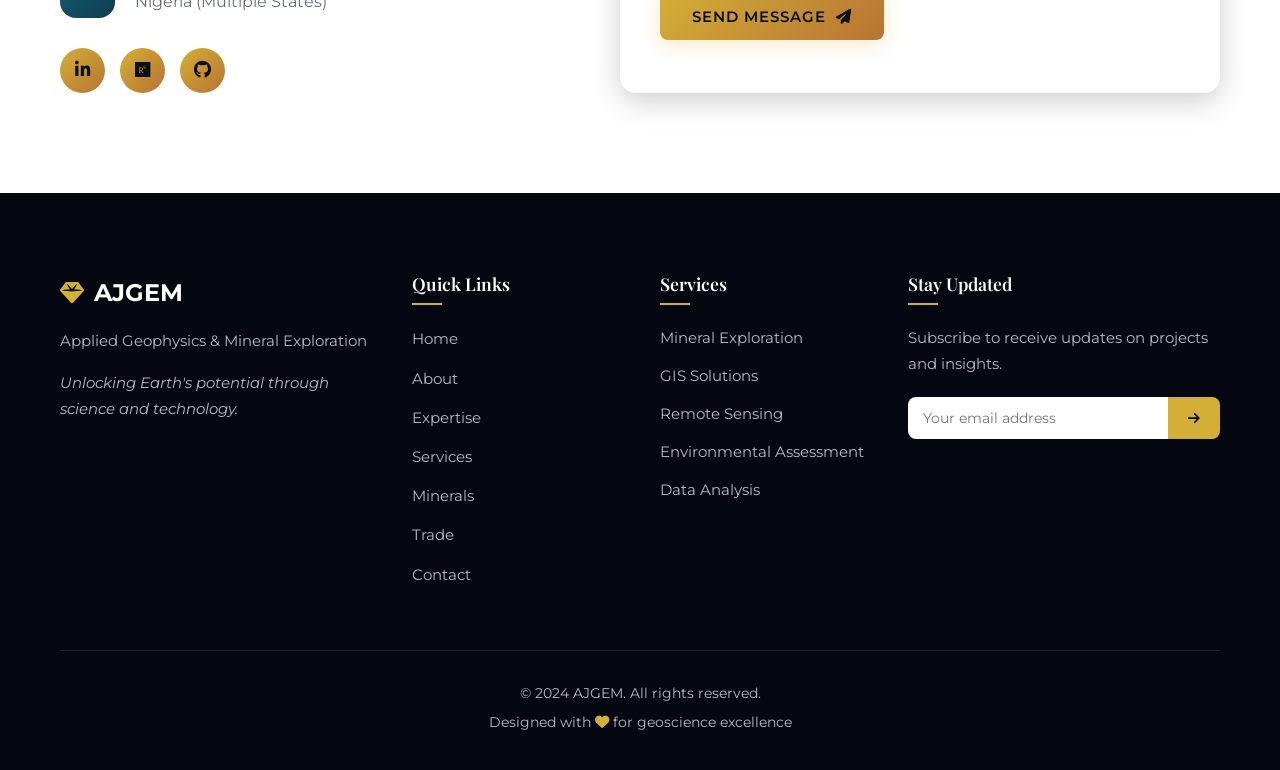
==== commit 53a2dfa7: "Update domain and email to ajgemsandminerals.com Replace info@ajgem.com with info@ajgemsandminerals." ====
--- a/index.html
+++ b/index.html
@@ -3,8 +3,8 @@
 <head>
     <meta charset="UTF-8">
     <meta name="viewport" content="width=device-width, initial-scale=1.0">
-    <meta name="description" content="AJGEM - Applied Geophysics & Mineral Exploration. A Nigerian mineral exploration and mining company holding active licenses across seven states.">
-    <meta name="keywords" content="mineral exploration, mining Nigeria, lithium, gold, columbite, geophysics, mineral trading, exploration license Nigeria">
+    <meta name="description" content="Professional Geophysicist & GIS Specialist - Mineral Exploration, Remote Sensing, and Environmental Assessment">
+    <meta name="keywords" content="geophysics, mineral exploration, GIS, remote sensing, mining, environmental assessment">
     <title>AJGEM | Applied Geophysics & Mineral Exploration</title>
     <link rel="stylesheet" href="css/styles.css">
     <link href="https://fonts.googleapis.com/css2?family=Montserrat:wght@300;400;500;600;700&family=Playfair+Display:wght@400;500;600;700&display=swap" rel="stylesheet">
@@ -22,7 +22,7 @@
     <!-- Navigation -->
     <nav class="navbar" id="navbar">
         <div class="nav-container">
-            <a href="index.html" class="logo">
+            <a href="#home" class="logo">
                 <span class="logo-icon"><i class="fas fa-gem"></i></span>
                 <span class="logo-text">AJGEM</span>
             </a>
@@ -32,12 +32,14 @@
                 <span></span>
             </div>
             <ul class="nav-menu" id="nav-menu">
-                <li><a href="index.html" class="nav-link active">Home</a></li>
-                <li><a href="assets.html" class="nav-link">Our Operations</a></li>
-                <li><a href="minerals.html" class="nav-link">Minerals</a></li>
-                <li><a href="trade.html" class="nav-link">Trade</a></li>
-                <li><a href="portfolio.html" class="nav-link">Portfolio</a></li>
-                <li><a href="contact.html" class="nav-link">Contact</a></li>
+                <li><a href="#home" class="nav-link active">Home</a></li>
+                <li><a href="#about" class="nav-link">About</a></li>
+                <li><a href="#skills" class="nav-link">Expertise</a></li>
+                <li><a href="#services" class="nav-link">Services</a></li>
+                <li><a href="#gallery" class="nav-link">Minerals & Trade</a></li>
+                <li><a href="#mineral-news" class="nav-link">Market News</a></li>
+                <li><a href="#projects" class="nav-link">Projects</a></li>
+                <li><a href="#contact" class="nav-link">Contact</a></li>
             </ul>
         </div>
     </nav>
@@ -47,17 +49,16 @@
         <div class="hero-particles" id="particles"></div>
         <div class="hero-content">
             <div class="hero-text">
-                <span class="hero-subtitle">Nigeria's Mineral Exploration Company</span>
+                <span class="hero-subtitle">Welcome to</span>
                 <h1 class="hero-title">AJGEM</h1>
                 <h2 class="hero-tagline">Applied Geophysics & Mineral Exploration</h2>
                 <p class="hero-description">
-                    A licensed mineral exploration and mining company operating across seven Nigerian states —
-                    from lithium and columbite in the critical mineral belts to active lead, zinc, and barite production.
-                    Backed by expert geoscience and a growing portfolio of verified assets.
+                    Bridging the gap between subsurface mysteries and sustainable resource development
+                    through advanced geophysical techniques, GIS analysis, and remote sensing technologies.
                 </p>
                 <div class="hero-buttons">
-                    <a href="assets.html" class="btn btn-primary">View Our Operations</a>
-                    <a href="contact.html" class="btn btn-secondary">Get in Touch</a>
+                    <a href="#about" class="btn btn-primary">Discover More</a>
+                    <a href="#contact" class="btn btn-secondary">Get in Touch</a>
                 </div>
             </div>
             <div class="hero-image">
@@ -70,198 +71,972 @@
             </div>
         </div>
         <div class="scroll-indicator">
-            <a href="#what-we-do">
+            <a href="#about">
                 <span class="mouse"></span>
                 <span class="scroll-text">Scroll Down</span>
             </a>
         </div>
     </section>
 
-    <!-- What We Do -->
-    <section id="what-we-do" class="what-we-do section">
+    <!-- About Section -->
+    <section id="about" class="about section">
         <div class="container">
             <div class="section-header">
-                <span class="section-subtitle">Our Business</span>
-                <h2 class="section-title">What We Do</h2>
+                <span class="section-subtitle">Get to Know</span>
+                <h2 class="section-title">About Me</h2>
                 <div class="title-underline"></div>
             </div>
-            <div class="what-grid">
-                <div class="what-card" style="--card-img: url('https://commons.wikimedia.org/wiki/Special:FilePath/Contamination_Studies_1,_Keffi,_Nigeria.jpg')">
-                    <div class="what-icon"><i class="fas fa-search-location"></i></div>
-                    <h3>Mineral Exploration</h3>
-                    <p>We hold active exploration licenses across Nigeria's most productive geological corridors, targeting critical, precious, and industrial minerals using advanced geophysical methods.</p>
-                    <a href="assets.html" class="what-link">View Our Licenses <i class="fas fa-arrow-right"></i></a>
-                </div>
-                <div class="what-card" style="--card-img: url('https://commons.wikimedia.org/wiki/Special:FilePath/Chegga_Artisanal_Mining.jpg')">
-                    <div class="what-icon"><i class="fas fa-industry"></i></div>
-                    <h3>Mining & Production</h3>
-                    <p>From active mining licenses to a fully operational processing plant in Jos, AJGEM moves minerals from ground to market. Our Cross River operation has delivered verified commercial output.</p>
-                    <a href="assets.html" class="what-link">Explore Assets <i class="fas fa-arrow-right"></i></a>
-                </div>
-                <div class="what-card" style="--card-img: url('https://upload.wikimedia.org/wikipedia/commons/e/e9/Columbite-%28Fe%29-182970.jpg')">
-                    <div class="what-icon"><i class="fas fa-exchange-alt"></i></div>
-                    <h3>Mineral Trading</h3>
-                    <p>We facilitate the ethical sourcing and export of verified Nigerian minerals for industrial buyers, processors, and international traders — with full documentation and compliance.</p>
-                    <a href="trade.html" class="what-link">Submit Trade Inquiry <i class="fas fa-arrow-right"></i></a>
-                </div>
-                <div class="what-card" style="--card-img: url('https://commons.wikimedia.org/wiki/Special:FilePath/Europe_geological_map-en.jpg')">
-                    <div class="what-icon"><i class="fas fa-satellite"></i></div>
-                    <h3>Geoscience Services</h3>
-                    <p>Our technical team provides geophysical surveys, GIS analysis, remote sensing, and environmental assessments for exploration clients and mining companies across Nigeria.</p>
-                    <a href="portfolio.html" class="what-link">Our Expertise <i class="fas fa-arrow-right"></i></a>
+            <div class="about-content">
+                <div class="about-image">
+                    <div class="image-frame">
+                        <img src="https://i.imgur.com/DbpN8rl.jpeg" alt="Joshua Egbodofo - Professional Geophysicist & GIS Specialist" class="profile-photo">
+                        <div class="experience-badge">
+                            <span class="years">8+</span>
+                            <span class="text">Years Experience</span>
+                        </div>
+                    </div>
+                </div>
+                <div class="about-text">
+                    <h3>Professional Geophysicist & GIS Specialist</h3>
+                    <p class="lead">
+                        I am a passionate geoscientist with a strong foundation in applied geophysics and
+                        advanced expertise in remote sensing and geoinformatics, dedicated to sustainable
+                        mineral exploration and environmental stewardship. My operations are primarily based
+                        in Nigeria, where I have worked across multiple states for mineral exploration
+                        projects — from the gold belts of Zamfara to the tin-bearing Plateau province and
+                        the strategic mineral corridors of Nasarawa, Kogi, and beyond.
+                    </p>
+                    <div class="education-timeline">
+                        <div class="timeline-item">
+                            <div class="timeline-icon"><i class="fas fa-graduation-cap"></i></div>
+                            <div class="timeline-content">
+                                <h4>M.Sc. Remote Sensing & Geoinformatics</h4>
+                                <p class="institution">Karlsruhe Institute of Technology (KIT)</p>
+                                <p class="description">
+                                    Advanced training in satellite data analysis, spatial data processing,
+                                    GIS-based modeling, and environmental assessment methodologies.
+                                </p>
+                            </div>
+                        </div>
+                        <div class="timeline-item">
+                            <div class="timeline-icon"><i class="fas fa-graduation-cap"></i></div>
+                            <div class="timeline-content">
+                                <h4>B.Sc. Applied Geophysics</h4>
+                                <p class="institution">University of Ilorin, Nigeria</p>
+                                <p class="description">
+                                    Comprehensive training in electrical resistivity methods, seismic methods,
+                                    magnetic and gravity principles, and subsurface interpretation.
+                                </p>
+                            </div>
+                        </div>
+                    </div>
+                    <div class="about-stats">
+                        <div class="stat-item">
+                            <span class="stat-number" data-target="8">0</span>
+                            <span class="stat-label">Projects Completed</span>
+                        </div>
+                        <div class="stat-item">
+                            <span class="stat-number" data-target="50">0</span>
+                            <span class="stat-label">Minerals Analyzed</span>
+                        </div>
+                    </div>
                 </div>
             </div>
         </div>
     </section>
 
-    <!-- Key Stats -->
-    <section class="home-stats section section-dark">
-        <div class="container">
-            <div class="home-stats-grid">
-                <div class="home-stat">
-                    <div class="home-stat-icon"><i class="fas fa-map-marked-alt"></i></div>
-                    <div class="home-stat-number" data-target="7">0</div>
-                    <div class="home-stat-label">States of Operation</div>
-                </div>
-                <div class="home-stat">
-                    <div class="home-stat-icon"><i class="fas fa-file-contract"></i></div>
-                    <div class="home-stat-number" data-target="5">0</div>
-                    <div class="home-stat-label">Active Licenses</div>
-                </div>
-                <div class="home-stat">
-                    <div class="home-stat-icon"><i class="fas fa-gem"></i></div>
-                    <div class="home-stat-number" data-target="10">0</div>
-                    <div class="home-stat-label">Target Minerals</div>
-                </div>
-                <div class="home-stat">
-                    <div class="home-stat-icon"><i class="fas fa-hard-hat"></i></div>
-                    <div class="home-stat-number" data-target="8">0</div>
-                    <div class="home-stat-label">Years Experience</div>
-                </div>
-            </div>
-        </div>
-    </section>
-
-    <!-- Operations Teaser -->
-    <section class="ops-teaser section">
+    <!-- Skills Section -->
+    <section id="skills" class="skills section section-dark">
         <div class="container">
             <div class="section-header">
-                <span class="section-subtitle">Our Portfolio</span>
-                <h2 class="section-title">Active Operations</h2>
+                <span class="section-subtitle">What I Offer</span>
+                <h2 class="section-title">Core Expertise</h2>
                 <div class="title-underline"></div>
-                <p class="section-description">AJGEM holds a growing portfolio of exploration and mining licenses across Nigeria's key mineral belts. Here is a snapshot of our footprint.</p>
-            </div>
-            <div class="teaser-grid">
-                <div class="teaser-card">
-                    <div class="teaser-state"><i class="fas fa-map-marker-alt"></i> Kwara State</div>
-                    <div class="teaser-license-type exploration">Exploration License</div>
-                    <div class="teaser-minerals">
-                        <span>Lithium</span><span>Beryl</span><span>Mica</span><span>Tantalite</span>
-                    </div>
-                    <p>Critical mineral corridor targeting battery and tech minerals. Two mining license applications in progress.</p>
-                </div>
-                <div class="teaser-card teaser-card--highlight">
-                    <div class="teaser-state"><i class="fas fa-map-marker-alt"></i> Jos, Plateau State</div>
-                    <div class="teaser-license-type active">Processing Plant</div>
-                    <div class="teaser-minerals">
-                        <span>Monazite</span><span>Tin</span><span>Columbite</span><span>Zircon</span>
-                    </div>
-                    <p>Operational processing facility with multi-mineral land holding in Nigeria's historic tin belt.</p>
-                </div>
-                <div class="teaser-card">
-                    <div class="teaser-state"><i class="fas fa-map-marker-alt"></i> Cross River State</div>
-                    <div class="teaser-license-type production">Mining License · Producing</div>
-                    <div class="teaser-minerals">
-                        <span>Lead</span><span>Zinc</span><span>Barite</span>
-                    </div>
-                    <p>Our most advanced asset with verified commercial production and identified scale-up potential.</p>
-                </div>
-                <div class="teaser-card">
-                    <div class="teaser-state"><i class="fas fa-map-marker-alt"></i> Kogi State</div>
-                    <div class="teaser-license-type active">Mining License</div>
-                    <div class="teaser-minerals">
-                        <span>Industrial Minerals</span>
-                    </div>
-                    <p>Active mining license in a mineral-rich state with strong infrastructure and regulatory framework.</p>
-                </div>
-                <div class="teaser-card">
-                    <div class="teaser-state"><i class="fas fa-map-marker-alt"></i> Ekiti &amp; Ondo States</div>
-                    <div class="teaser-license-type exploration">Exploration Licenses</div>
-                    <div class="teaser-minerals">
-                        <span>Critical Minerals</span>
-                    </div>
-                    <p>Active exploration licenses in Southwest Nigeria targeting emerging mineralised zones.</p>
-                </div>
-                <div class="teaser-card">
-                    <div class="teaser-state"><i class="fas fa-map-marker-alt"></i> Nasarawa State</div>
-                    <div class="teaser-license-type exploration">Exploration License</div>
-                    <div class="teaser-minerals">
-                        <span>Iron</span>
-                    </div>
-                    <p>Iron mineralisation target in the central Nigeria basement complex with geophysical survey support.</p>
-                </div>
-            </div>
-            <div class="teaser-cta">
-                <a href="assets.html" class="btn btn-primary">View Full Operations Details</a>
+            </div>
+
+            <div class="skills-grid">
+                <!-- Geophysics Skills -->
+                <div class="skill-category">
+                    <div class="category-header">
+                        <div class="category-icon"><i class="fas fa-wave-square"></i></div>
+                        <h3>Applied Geophysics</h3>
+                    </div>
+                    <div class="skill-items">
+                        <div class="skill-item">
+                            <div class="skill-info">
+                                <span>Electrical Resistivity Methods</span>
+                                <span class="skill-percent">95%</span>
+                            </div>
+                            <div class="skill-bar"><div class="skill-progress" data-progress="95"></div></div>
+                        </div>
+                        <div class="skill-item">
+                            <div class="skill-info">
+                                <span>Seismic Methods (Reflection & Refraction)</span>
+                                <span class="skill-percent">90%</span>
+                            </div>
+                            <div class="skill-bar"><div class="skill-progress" data-progress="90"></div></div>
+                        </div>
+                        <div class="skill-item">
+                            <div class="skill-info">
+                                <span>Magnetic & Gravity Surveys</span>
+                                <span class="skill-percent">88%</span>
+                            </div>
+                            <div class="skill-bar"><div class="skill-progress" data-progress="88"></div></div>
+                        </div>
+                        <div class="skill-item">
+                            <div class="skill-info">
+                                <span>Subsurface Interpretation</span>
+                                <span class="skill-percent">92%</span>
+                            </div>
+                            <div class="skill-bar"><div class="skill-progress" data-progress="92"></div></div>
+                        </div>
+                    </div>
+                </div>
+
+                <!-- GIS & Remote Sensing -->
+                <div class="skill-category">
+                    <div class="category-header">
+                        <div class="category-icon"><i class="fas fa-satellite"></i></div>
+                        <h3>GIS & Remote Sensing</h3>
+                    </div>
+                    <div class="skill-items">
+                        <div class="skill-item">
+                            <div class="skill-info">
+                                <span>Satellite Data Analysis (Sentinel, Landsat)</span>
+                                <span class="skill-percent">93%</span>
+                            </div>
+                            <div class="skill-bar"><div class="skill-progress" data-progress="93"></div></div>
+                        </div>
+                        <div class="skill-item">
+                            <div class="skill-info">
+                                <span>Geological Mapping</span>
+                                <span class="skill-percent">90%</span>
+                            </div>
+                            <div class="skill-bar"><div class="skill-progress" data-progress="90"></div></div>
+                        </div>
+                        <div class="skill-item">
+                            <div class="skill-info">
+                                <span>Spatial Data Processing</span>
+                                <span class="skill-percent">95%</span>
+                            </div>
+                            <div class="skill-bar"><div class="skill-progress" data-progress="95"></div></div>
+                        </div>
+                        <div class="skill-item">
+                            <div class="skill-info">
+                                <span>Time-Series & Change Detection</span>
+                                <span class="skill-percent">87%</span>
+                            </div>
+                            <div class="skill-bar"><div class="skill-progress" data-progress="87"></div></div>
+                        </div>
+                    </div>
+                </div>
+
+                <!-- Data Analysis -->
+                <div class="skill-category">
+                    <div class="category-header">
+                        <div class="category-icon"><i class="fas fa-chart-line"></i></div>
+                        <h3>Data Analysis</h3>
+                    </div>
+                    <div class="skill-items">
+                        <div class="skill-item">
+                            <div class="skill-info">
+                                <span>Python-Based Data Workflows</span>
+                                <span class="skill-percent">88%</span>
+                            </div>
+                            <div class="skill-bar"><div class="skill-progress" data-progress="88"></div></div>
+                        </div>
+                        <div class="skill-item">
+                            <div class="skill-info">
+                                <span>Quantitative Geoscientific Analysis</span>
+                                <span class="skill-percent">90%</span>
+                            </div>
+                            <div class="skill-bar"><div class="skill-progress" data-progress="90"></div></div>
+                        </div>
+                        <div class="skill-item">
+                            <div class="skill-info">
+                                <span>Trend Detection & Anomaly Analysis</span>
+                                <span class="skill-percent">92%</span>
+                            </div>
+                            <div class="skill-bar"><div class="skill-progress" data-progress="92"></div></div>
+                        </div>
+                        <div class="skill-item">
+                            <div class="skill-info">
+                                <span>Information Entropy Modeling</span>
+                                <span class="skill-percent">85%</span>
+                            </div>
+                            <div class="skill-bar"><div class="skill-progress" data-progress="85"></div></div>
+                        </div>
+                    </div>
+                </div>
+            </div>
+
+            <!-- Technical Tools -->
+            <div class="tools-section">
+                <h3 class="tools-title">Technical Tools & Software</h3>
+                <div class="tools-grid">
+                    <div class="tool-item" data-tooltip="ArcGIS Pro">
+                        <i class="fas fa-globe"></i>
+                        <span>ArcGIS</span>
+                    </div>
+                    <div class="tool-item" data-tooltip="QGIS">
+                        <i class="fas fa-map"></i>
+                        <span>QGIS</span>
+                    </div>
+                    <div class="tool-item" data-tooltip="Python">
+                        <i class="fab fa-python"></i>
+                        <span>Python</span>
+                    </div>
+                    <div class="tool-item" data-tooltip="ENVI">
+                        <i class="fas fa-satellite-dish"></i>
+                        <span>ENVI</span>
+                    </div>
+                    <div class="tool-item" data-tooltip="Google Earth Engine">
+                        <i class="fas fa-earth-americas"></i>
+                        <span>GEE</span>
+                    </div>
+                    <div class="tool-item" data-tooltip="Surfer">
+                        <i class="fas fa-layer-group"></i>
+                        <span>Surfer</span>
+                    </div>
+                    <div class="tool-item" data-tooltip="Oasis Montaj">
+                        <i class="fas fa-mountain"></i>
+                        <span>Oasis Montaj</span>
+                    </div>
+                    <div class="tool-item" data-tooltip="PostgreSQL/PostGIS">
+                        <i class="fas fa-database"></i>
+                        <span>PostGIS</span>
+                    </div>
+                </div>
             </div>
         </div>
     </section>
 
-    <!-- Why AJGEM -->
-    <section class="why-us section section-dark">
+    <!-- Services Section -->
+    <section id="services" class="services section">
         <div class="container">
             <div class="section-header">
-                <span class="section-subtitle">Why Partner With Us</span>
-                <h2 class="section-title">The AJGEM Advantage</h2>
+                <span class="section-subtitle">How I Can Help</span>
+                <h2 class="section-title">Services</h2>
                 <div class="title-underline"></div>
             </div>
-            <div class="why-grid">
-                <div class="why-item">
-                    <div class="why-icon"><i class="fas fa-file-contract"></i></div>
-                    <h4>Licensed & Compliant</h4>
-                    <p>All assets operate under valid Nigerian Mining Act licenses — exploration, mining, and processing certifications in place.</p>
-                </div>
-                <div class="why-item">
-                    <div class="why-icon"><i class="fas fa-truck"></i></div>
-                    <h4>Proven Production</h4>
-                    <p>Our Cross River operation has achieved verified commercial mineral output, demonstrating real execution capability.</p>
-                </div>
-                <div class="why-item">
-                    <div class="why-icon"><i class="fas fa-bolt"></i></div>
-                    <h4>Critical Mineral Focus</h4>
-                    <p>Our portfolio is weighted towards lithium, columbite, tantalite, and monazite — minerals at the centre of global energy transition demand.</p>
-                </div>
-                <div class="why-item">
-                    <div class="why-icon"><i class="fas fa-brain"></i></div>
-                    <h4>Expert Geoscience</h4>
-                    <p>Led by a geophysicist with an M.Sc. from Germany's Karlsruhe Institute of Technology and 8+ years of Nigeria field experience.</p>
-                </div>
-                <div class="why-item">
-                    <div class="why-icon"><i class="fas fa-handshake"></i></div>
-                    <h4>Partnership Ready</h4>
-                    <p>We welcome investors, off-take buyers, and joint venture partners. Detailed data available to qualified parties under NDA.</p>
-                </div>
-                <div class="why-item">
-                    <div class="why-icon"><i class="fas fa-leaf"></i></div>
-                    <h4>ESG Commitment</h4>
-                    <p>Every operation is guided by environmental responsibility, community engagement, and sustainable extraction practices.</p>
+            <div class="services-grid">
+                <div class="service-card">
+                    <div class="service-icon">
+                        <i class="fas fa-search-location"></i>
+                    </div>
+                    <h3>Mineral Exploration</h3>
+                    <p>Comprehensive geophysical surveys for identifying mineral deposits, structural controls, and resource-related anomalies using state-of-the-art techniques.</p>
+                    <ul class="service-features">
+                        <li>Electrical Resistivity Surveys</li>
+                        <li>Magnetic & Gravity Profiling</li>
+                        <li>Structural Mapping</li>
+                        <li>Anomaly Interpretation</li>
+                    </ul>
+                </div>
+                <div class="service-card">
+                    <div class="service-icon">
+                        <i class="fas fa-satellite"></i>
+                    </div>
+                    <h3>Remote Sensing Analysis</h3>
+                    <p>Satellite-based geological mapping, land-use analysis, and environmental monitoring for exploration planning and compliance.</p>
+                    <ul class="service-features">
+                        <li>Sentinel/Landsat Analysis</li>
+                        <li>Geological Mapping</li>
+                        <li>Change Detection Studies</li>
+                        <li>Spectral Analysis</li>
+                    </ul>
+                </div>
+                <div class="service-card">
+                    <div class="service-icon">
+                        <i class="fas fa-map-marked-alt"></i>
+                    </div>
+                    <h3>GIS Solutions</h3>
+                    <p>Integrated GIS-based modeling and spatial analysis for exploration planning, resource management, and decision support systems.</p>
+                    <ul class="service-features">
+                        <li>Spatial Database Design</li>
+                        <li>Custom Map Production</li>
+                        <li>Geostatistical Analysis</li>
+                        <li>Web GIS Development</li>
+                    </ul>
+                </div>
+                <div class="service-card">
+                    <div class="service-icon">
+                        <i class="fas fa-leaf"></i>
+                    </div>
+                    <h3>Environmental Assessment</h3>
+                    <p>Environmental baseline studies, impact assessments, and sustainable resource development consulting for ESG compliance.</p>
+                    <ul class="service-features">
+                        <li>Environmental Impact Assessment</li>
+                        <li>Baseline Studies</li>
+                        <li>Monitoring Programs</li>
+                        <li>Regulatory Compliance</li>
+                    </ul>
+                </div>
+                <div class="service-card">
+                    <div class="service-icon">
+                        <i class="fas fa-chart-area"></i>
+                    </div>
+                    <h3>Geoscience Data Analysis</h3>
+                    <p>Advanced data processing, trend analysis, and interpretation of geoscientific datasets using modern analytical techniques.</p>
+                    <ul class="service-features">
+                        <li>Data Processing & QC</li>
+                        <li>Statistical Analysis</li>
+                        <li>Machine Learning Applications</li>
+                        <li>Visualization & Reporting</li>
+                    </ul>
+                </div>
+                <div class="service-card">
+                    <div class="service-icon">
+                        <i class="fas fa-users-cog"></i>
+                    </div>
+                    <h3>Technical Consulting</h3>
+                    <p>Expert guidance for exploration teams, including survey design, data interpretation, and technical support for mining projects.</p>
+                    <ul class="service-features">
+                        <li>Survey Design & Planning</li>
+                        <li>Data Interpretation</li>
+                        <li>Technical Reporting</li>
+                        <li>Team Training</li>
+                    </ul>
                 </div>
             </div>
         </div>
     </section>
 
-    <!-- Call to Action -->
-    <section class="home-cta investor-cta section">
+    <!-- Mineral Gallery Section -->
+    <section id="gallery" class="gallery section section-dark">
         <div class="container">
-            <div class="investor-cta-content">
-                <div class="investor-cta-text">
-                    <h2>Ready to Explore an Opportunity?</h2>
-                    <p>Investors, off-take partners, and trade buyers are welcome. Reach out and let's start a conversation.</p>
-                </div>
-                <div class="investor-cta-buttons">
-                    <a href="assets.html" class="btn btn-primary">Our Operations</a>
-                    <a href="trade.html" class="btn btn-secondary">Trade Minerals</a>
-                    <a href="contact.html" class="btn btn-secondary">Contact Us</a>
+            <div class="section-header">
+                <span class="section-subtitle">Buy · Sell · Explore · Nigeria's Geological Wealth</span>
+                <h2 class="section-title">Nigerian Minerals & Trade</h2>
+                <div class="title-underline"></div>
+                <p class="section-description">
+                    Explore Nigeria's rich mineral wealth — and trade it. Each card shows live or reference market prices, demand levels, and key market intelligence so you know exactly what you're working with.
+                </p>
+            </div>
+
+            <!-- Live Price Ticker -->
+            <div class="price-ticker-wrap">
+                <div class="price-ticker-label"><i class="fas fa-satellite-dish"></i> Live Markets</div>
+                <div class="price-ticker">
+                    <span class="ticker-item"><i class="fas fa-coins"></i> Gold <span id="ticker-gold" class="ticker-val">—</span></span>
+                    <span class="ticker-sep">|</span>
+                    <span class="ticker-item"><i class="fas fa-circle"></i> Silver <span id="ticker-silver" class="ticker-val">—</span></span>
+                    <span class="ticker-sep">|</span>
+                    <span class="ticker-item"><i class="fas fa-bolt"></i> Tin (LME ref) <span class="ticker-val">~$27,000/t</span></span>
+                    <span class="ticker-sep">|</span>
+                    <span class="ticker-item"><i class="fas fa-microchip"></i> Columbite ref <span class="ticker-val">~$45/kg Nb</span></span>
+                    <span class="ticker-sep">|</span>
+                    <span class="ticker-item"><i class="fas fa-broadcast-tower"></i> Tantalite ref <span class="ticker-val">~$130/kg</span></span>
+                    <span class="ticker-sep">|</span>
+                    <span class="ticker-item"><i class="fas fa-atom"></i> Lithium ref <span class="ticker-val">~$13,500/t</span></span>
+                    <span class="ticker-sep">|</span>
+                    <span class="ticker-item"><i class="fas fa-clock"></i> Updated <span id="ticker-time" class="ticker-val">—</span></span>
+                </div>
+            </div>
+            </div>
+
+            <!-- Gallery Filter -->
+            <div class="gallery-filter">
+                <button class="filter-btn active" data-filter="all">All Minerals</button>
+                <button class="filter-btn" data-filter="precious">Precious Metals</button>
+                <button class="filter-btn" data-filter="base">Base Metals</button>
+                <button class="filter-btn" data-filter="industrial">Industrial</button>
+                <button class="filter-btn" data-filter="strategic">Strategic Minerals</button>
+                <button class="filter-btn" data-filter="rare-earth">Rare Earth</button>
+            </div>
+
+            <!-- Gallery Grid -->
+            <div class="gallery-grid">
+                <!-- Gold -->
+                <div class="gallery-item" data-category="precious" data-mineral="gold">
+                    <div class="mineral-card">
+                        <div class="mineral-image">
+                            <img src="https://upload.wikimedia.org/wikipedia/commons/5/5b/GoldNuggetUSGOV.jpg" alt="Gold nugget specimen" class="mineral-img" loading="lazy">
+                        </div>
+                        <div class="mineral-info">
+                            <h4>Gold (Au)</h4>
+                            <p class="mineral-formula">Native Element</p>
+                            <p class="mineral-description">Found extensively in Zamfara, Osun, Kebbi, and Niger States. Nigeria's gold belt spans the northwest with both primary lode and alluvial deposits.</p>
+                            <div class="mineral-properties">
+                                <span><i class="fas fa-weight-hanging"></i> 19.3 g/cm³</span>
+                                <span><i class="fas fa-gem"></i> 2.5-3 Mohs</span>
+                            </div>
+                            <div class="mineral-location">
+                                <i class="fas fa-map-marker-alt"></i> Zamfara, Osun, Kebbi, Niger
+                            </div>
+                        </div>
+                    </div>
+                </div>
+
+                <!-- Silver -->
+                <div class="gallery-item" data-category="precious" data-mineral="silver">
+                    <div class="mineral-card">
+                        <div class="mineral-image">
+                            <img src="https://upload.wikimedia.org/wikipedia/commons/0/06/Silver-3d13b.jpg" alt="Native silver mineral specimen" class="mineral-img" loading="lazy">
+                        </div>
+                        <div class="mineral-info">
+                            <h4>Native Silver (Ag)</h4>
+                            <p class="mineral-formula">Native Element</p>
+                            <p class="mineral-description">Occurs as a byproduct in Nigeria's lead-zinc deposits, particularly in the Benue Trough. Often associated with galena mineralization.</p>
+                            <div class="mineral-properties">
+                                <span><i class="fas fa-weight-hanging"></i> 10.5 g/cm³</span>
+                                <span><i class="fas fa-gem"></i> 2.5-3 Mohs</span>
+                            </div>
+                            <div class="mineral-location">
+                                <i class="fas fa-map-marker-alt"></i> Benue, Ebonyi, Cross River
+                            </div>
+                        </div>
+                    </div>
+                </div>
+
+                <!-- Lithium -->
+                <div class="gallery-item" data-category="strategic" data-mineral="lithium">
+                    <div class="mineral-card">
+                        <div class="mineral-image">
+                            <img src="https://upload.wikimedia.org/wikipedia/commons/5/55/Spodumene-pb7a.jpg" alt="Spodumene lithium ore specimen" class="mineral-img" loading="lazy">
+                        </div>
+                        <div class="mineral-info">
+                            <h4>Lithium (Li)</h4>
+                            <p class="mineral-formula">Spodumene / Lepidolite</p>
+                            <p class="mineral-description">Critical mineral for EV batteries. Nigeria has significant deposits in Nasarawa, Kwara, Ekiti, and Kaduna States, positioning it as a key player in the green energy transition.</p>
+                            <div class="mineral-properties">
+                                <span><i class="fas fa-weight-hanging"></i> 0.53 g/cm³</span>
+                                <span><i class="fas fa-gem"></i> 6-7 Mohs</span>
+                            </div>
+                            <div class="mineral-location">
+                                <i class="fas fa-map-marker-alt"></i> Nasarawa, Kwara, Ekiti, Kaduna
+                            </div>
+                        </div>
+                    </div>
+                </div>
+
+                <!-- Monazite -->
+                <div class="gallery-item" data-category="rare-earth" data-mineral="monazite">
+                    <div class="mineral-card">
+                        <div class="mineral-image">
+                            <img src="https://upload.wikimedia.org/wikipedia/commons/8/8e/MonaziteUSGOV.jpg" alt="Monazite rare earth mineral specimen" class="mineral-img" loading="lazy">
+                        </div>
+                        <div class="mineral-info">
+                            <h4>Monazite</h4>
+                            <p class="mineral-formula">(Ce,La,Nd,Th)PO₄</p>
+                            <p class="mineral-description">Rare earth phosphate mineral found in Nigeria's coastal beach sands. Contains cerium, lanthanum, neodymium - critical for electronics and renewable energy.</p>
+                            <div class="mineral-properties">
+                                <span><i class="fas fa-weight-hanging"></i> 5.0-5.3 g/cm³</span>
+                                <span><i class="fas fa-gem"></i> 5-5.5 Mohs</span>
+                            </div>
+                            <div class="mineral-location">
+                                <i class="fas fa-map-marker-alt"></i> Lagos, Ogun, Ondo (Coastal)
+                            </div>
+                        </div>
+                    </div>
+                </div>
+
+                <!-- Cassiterite (Tin) -->
+                <div class="gallery-item" data-category="base" data-mineral="cassiterite">
+                    <div class="mineral-card">
+                        <div class="mineral-image">
+                            <img src="https://upload.wikimedia.org/wikipedia/commons/3/3e/Cassiterite_-_Blue_Tier_tinfield%2C_Tasmania%2C_Australia.jpg" alt="Cassiterite tin ore specimen" class="mineral-img" loading="lazy">
+                        </div>
+                        <div class="mineral-info">
+                            <h4>Cassiterite (SnO₂)</h4>
+                            <p class="mineral-formula">Tin Oxide</p>
+                            <p class="mineral-description">Nigeria was once the world's 6th largest tin producer. The Jos Plateau hosts extensive deposits that shaped Nigeria's mining history.</p>
+                            <div class="mineral-properties">
+                                <span><i class="fas fa-weight-hanging"></i> 7.0 g/cm³</span>
+                                <span><i class="fas fa-gem"></i> 6-7 Mohs</span>
+                            </div>
+                            <div class="mineral-location">
+                                <i class="fas fa-map-marker-alt"></i> Jos Plateau, Bauchi, Kano
+                            </div>
+                        </div>
+                    </div>
+                </div>
+
+                <!-- Iron Ore -->
+                <div class="gallery-item" data-category="industrial" data-mineral="iron-ore">
+                    <div class="mineral-card">
+                        <div class="mineral-image">
+                            <img src="https://upload.wikimedia.org/wikipedia/commons/4/45/Hematite-1.JPG" alt="Hematite iron ore specimen" class="mineral-img" loading="lazy">
+                        </div>
+                        <div class="mineral-info">
+                            <h4>Iron Ore (Fe)</h4>
+                            <p class="mineral-formula">Hematite / Magnetite</p>
+                            <p class="mineral-description">Abundant in Itakpe (Kogi), Agbaja, and Ajabanoko deposits. Nigeria has over 3 billion tonnes of iron ore reserves for steel production.</p>
+                            <div class="mineral-properties">
+                                <span><i class="fas fa-weight-hanging"></i> 5.2 g/cm³</span>
+                                <span><i class="fas fa-gem"></i> 5.5-6.5 Mohs</span>
+                            </div>
+                            <div class="mineral-location">
+                                <i class="fas fa-map-marker-alt"></i> Kogi, Enugu, Kwara
+                            </div>
+                        </div>
+                    </div>
+                </div>
+
+                <!-- Zircon -->
+                <div class="gallery-item" data-category="strategic" data-mineral="zircon">
+                    <div class="mineral-card">
+                        <div class="mineral-image">
+                            <img src="https://upload.wikimedia.org/wikipedia/commons/1/18/Zircon-192914.jpg" alt="Zircon mineral specimen" class="mineral-img" loading="lazy">
+                        </div>
+                        <div class="mineral-info">
+                            <h4>Zircon (ZrSiO₄)</h4>
+                            <p class="mineral-formula">Zirconium Silicate</p>
+                            <p class="mineral-description">Found in Nigeria's coastal heavy mineral sands alongside monazite. Used in ceramics, nuclear reactors, and as a gemstone.</p>
+                            <div class="mineral-properties">
+                                <span><i class="fas fa-weight-hanging"></i> 4.6-4.7 g/cm³</span>
+                                <span><i class="fas fa-gem"></i> 7.5 Mohs</span>
+                            </div>
+                            <div class="mineral-location">
+                                <i class="fas fa-map-marker-alt"></i> Lagos, Ogun, Ondo (Beach Sands)
+                            </div>
+                        </div>
+                    </div>
+                </div>
+
+                <!-- Columbite -->
+                <div class="gallery-item" data-category="strategic" data-mineral="columbite">
+                    <div class="mineral-card">
+                        <div class="mineral-image">
+                            <img src="https://upload.wikimedia.org/wikipedia/commons/e/e9/Columbite-%28Fe%29-182970.jpg" alt="Columbite niobium ore specimen" class="mineral-img" loading="lazy">
+                        </div>
+                        <div class="mineral-info">
+                            <h4>Columbite (FeNb₂O₆)</h4>
+                            <p class="mineral-formula">Iron Niobium Oxide</p>
+                            <p class="mineral-description">Nigeria is a major source of columbite (niobium ore). Essential for aerospace alloys, superconductors, and electronics.</p>
+                            <div class="mineral-properties">
+                                <span><i class="fas fa-weight-hanging"></i> 5.2 g/cm³</span>
+                                <span><i class="fas fa-gem"></i> 6 Mohs</span>
+                            </div>
+                            <div class="mineral-location">
+                                <i class="fas fa-map-marker-alt"></i> Jos Plateau, Nassarawa, Cross River
+                            </div>
+                        </div>
+                    </div>
+                </div>
+
+                <!-- Tantalite -->
+                <div class="gallery-item" data-category="strategic" data-mineral="tantalite">
+                    <div class="mineral-card">
+                        <div class="mineral-image">
+                            <img src="https://upload.wikimedia.org/wikipedia/commons/9/9f/Ferrotantalite_brazil.jpg" alt="Ferrotantalite tantalum ore specimen" class="mineral-img" loading="lazy">
+                        </div>
+                        <div class="mineral-info">
+                            <h4>Tantalite (FeTa₂O₆)</h4>
+                            <p class="mineral-formula">Iron Tantalum Oxide</p>
+                            <p class="mineral-description">Critical for capacitors in smartphones and electronics. Found with columbite in the "Coltan" deposits of Nigeria's tin belt.</p>
+                            <div class="mineral-properties">
+                                <span><i class="fas fa-weight-hanging"></i> 8.0 g/cm³</span>
+                                <span><i class="fas fa-gem"></i> 6-6.5 Mohs</span>
+                            </div>
+                            <div class="mineral-location">
+                                <i class="fas fa-map-marker-alt"></i> Plateau, Nasarawa, Kogi
+                            </div>
+                        </div>
+                    </div>
+                </div>
+
+                <!-- Lead-Zinc (Galena) -->
+                <div class="gallery-item" data-category="base" data-mineral="galena">
+                    <div class="mineral-card">
+                        <div class="mineral-image">
+                            <img src="https://upload.wikimedia.org/wikipedia/commons/4/42/Galena_Antimony_Zinc.jpg" alt="Galena lead sulfide mineral specimen" class="mineral-img" loading="lazy">
+                        </div>
+                        <div class="mineral-info">
+                            <h4>Galena (PbS)</h4>
+                            <p class="mineral-formula">Lead Sulfide</p>
+                            <p class="mineral-description">Nigeria's Benue Trough hosts significant lead-zinc deposits. The Abakaliki area is particularly known for this mineralization.</p>
+                            <div class="mineral-properties">
+                                <span><i class="fas fa-weight-hanging"></i> 7.6 g/cm³</span>
+                                <span><i class="fas fa-gem"></i> 2.5 Mohs</span>
+                            </div>
+                            <div class="mineral-location">
+                                <i class="fas fa-map-marker-alt"></i> Ebonyi, Benue, Cross River
+                            </div>
+                        </div>
+                    </div>
+                </div>
+
+                <!-- Wolframite -->
+                <div class="gallery-item" data-category="strategic" data-mineral="wolframite">
+                    <div class="mineral-card">
+                        <div class="mineral-image">
+                            <img src="https://upload.wikimedia.org/wikipedia/commons/f/f9/Wolframite-Scheelite-34736.jpg" alt="Wolframite tungsten ore specimen" class="mineral-img" loading="lazy">
+                        </div>
+                        <div class="mineral-info">
+                            <h4>Wolframite</h4>
+                            <p class="mineral-formula">(Fe,Mn)WO₄</p>
+                            <p class="mineral-description">Tungsten ore found in Nigeria's Younger Granite province. Critical for high-temperature applications and cutting tools.</p>
+                            <div class="mineral-properties">
+                                <span><i class="fas fa-weight-hanging"></i> 7.5 g/cm³</span>
+                                <span><i class="fas fa-gem"></i> 4-4.5 Mohs</span>
+                            </div>
+                            <div class="mineral-location">
+                                <i class="fas fa-map-marker-alt"></i> Plateau, Kaduna, Bauchi
+                            </div>
+                        </div>
+                    </div>
+                </div>
+
+                <!-- Rutile -->
+                <div class="gallery-item" data-category="industrial" data-mineral="rutile">
+                    <div class="mineral-card">
+                        <div class="mineral-image">
+                            <img src="https://upload.wikimedia.org/wikipedia/commons/3/35/Rutile-Pyrophyllite-54588.jpg" alt="Rutile titanium dioxide mineral specimen" class="mineral-img" loading="lazy">
+                        </div>
+                        <div class="mineral-info">
+                            <h4>Rutile (TiO₂)</h4>
+                            <p class="mineral-formula">Titanium Dioxide</p>
+                            <p class="mineral-description">Found in beach sands and placer deposits. Used for titanium metal, pigments, and aerospace applications.</p>
+                            <div class="mineral-properties">
+                                <span><i class="fas fa-weight-hanging"></i> 4.25 g/cm³</span>
+                                <span><i class="fas fa-gem"></i> 6-6.5 Mohs</span>
+                            </div>
+                            <div class="mineral-location">
+                                <i class="fas fa-map-marker-alt"></i> Lagos, Cross River, Akwa Ibom
+                            </div>
+                        </div>
+                    </div>
+                </div>
+
+                <!-- Ilmenite -->
+                <div class="gallery-item" data-category="industrial" data-mineral="ilmenite">
+                    <div class="mineral-card">
+                        <div class="mineral-image">
+                            <img src="https://upload.wikimedia.org/wikipedia/commons/2/2a/Ferberite-Ilmenite-Quartz-cktsr-22a.jpg" alt="Ilmenite iron titanium oxide specimen" class="mineral-img" loading="lazy">
+                        </div>
+                        <div class="mineral-info">
+                            <h4>Ilmenite (FeTiO₃)</h4>
+                            <p class="mineral-formula">Iron Titanium Oxide</p>
+                            <p class="mineral-description">Major source of titanium in Nigeria's heavy mineral sands. Essential for aerospace and pigment industries.</p>
+                            <div class="mineral-properties">
+                                <span><i class="fas fa-weight-hanging"></i> 4.7 g/cm³</span>
+                                <span><i class="fas fa-gem"></i> 5-6 Mohs</span>
+                            </div>
+                            <div class="mineral-location">
+                                <i class="fas fa-map-marker-alt"></i> Coastal States, Plateau
+                            </div>
+                        </div>
+                    </div>
+                </div>
+
+                <!-- Barite -->
+                <div class="gallery-item" data-category="industrial" data-mineral="barite">
+                    <div class="mineral-card">
+                        <div class="mineral-image">
+                            <img src="https://upload.wikimedia.org/wikipedia/commons/1/19/Barite.jpg" alt="Barite barium sulfate mineral specimen" class="mineral-img" loading="lazy">
+                        </div>
+                        <div class="mineral-info">
+                            <h4>Barite (BaSO₄)</h4>
+                            <p class="mineral-formula">Barium Sulfate</p>
+                            <p class="mineral-description">Critical for oil drilling operations. Nigeria has significant deposits supporting its petroleum industry.</p>
+                            <div class="mineral-properties">
+                                <span><i class="fas fa-weight-hanging"></i> 4.5 g/cm³</span>
+                                <span><i class="fas fa-gem"></i> 3-3.5 Mohs</span>
+                            </div>
+                            <div class="mineral-location">
+                                <i class="fas fa-map-marker-alt"></i> Taraba, Benue, Cross River
+                            </div>
+                        </div>
+                    </div>
+                </div>
+
+                <!-- Tourmaline -->
+                <div class="gallery-item" data-category="rare-earth" data-mineral="tourmaline">
+                    <div class="mineral-card">
+                        <div class="mineral-image">
+                            <img src="https://upload.wikimedia.org/wikipedia/commons/c/c7/Tourmaline_Mineral_Macro_2.JPG" alt="Tourmaline borosilicate mineral specimen" class="mineral-img" loading="lazy">
+                        </div>
+                        <div class="mineral-info">
+                            <h4>Tourmaline</h4>
+                            <p class="mineral-formula">Complex Borosilicate</p>
+                            <p class="mineral-description">Colorful gemstone found in Nigeria's pegmatite regions. Oyo State produces quality specimens for the gem market.</p>
+                            <div class="mineral-properties">
+                                <span><i class="fas fa-weight-hanging"></i> 3.0-3.2 g/cm³</span>
+                                <span><i class="fas fa-gem"></i> 7-7.5 Mohs</span>
+                            </div>
+                            <div class="mineral-location">
+                                <i class="fas fa-map-marker-alt"></i> Oyo, Kwara, Nassarawa
+                            </div>
+                        </div>
+                    </div>
+                </div>
+
+                <!-- Sapphire -->
+                <div class="gallery-item" data-category="rare-earth" data-mineral="sapphire">
+                    <div class="mineral-card">
+                        <div class="mineral-image">
+                            <img src="https://upload.wikimedia.org/wikipedia/commons/f/f9/Sapphire_Gem.jpg" alt="Sapphire corundum gemstone specimen" class="mineral-img" loading="lazy">
+                        </div>
+                        <div class="mineral-info">
+                            <h4>Sapphire</h4>
+                            <p class="mineral-formula">Corundum (Al₂O₃)</p>
+                            <p class="mineral-description">Precious gemstone found in Nigeria's gem-bearing gravels. The country produces both blue and fancy-colored varieties.</p>
+                            <div class="mineral-properties">
+                                <span><i class="fas fa-weight-hanging"></i> 4.0 g/cm³</span>
+                                <span><i class="fas fa-gem"></i> 9 Mohs</span>
+                            </div>
+                            <div class="mineral-location">
+                                <i class="fas fa-map-marker-alt"></i> Kaduna, Plateau, Taraba
+                            </div>
+                        </div>
+                    </div>
+                </div>
+            </div>
+
+            <div class="gallery-note">
+                <p><i class="fas fa-info-circle"></i> Nigeria hosts over 44 mineral types across 36 states. Prices shown are live spot (gold/silver) or current market reference values. Tap <strong>Enquire to Trade</strong> on any card to open a deal.</p>
+            </div>
+        </div>
+    </section>
+
+    <!-- Mineral Market News Section -->
+    <section id="mineral-news" class="mineral-news section">
+        <div class="container">
+            <div class="section-header">
+                <span class="section-subtitle">Stay Informed</span>
+                <h2 class="section-title">Mineral Market News</h2>
+                <div class="title-underline"></div>
+                <p class="section-description">
+                    The latest from global mining and mineral markets — curated from industry sources to keep you ahead of the curve.
+                </p>
+            </div>
+            <div class="news-grid" id="news-grid">
+                <div class="news-loading">
+                    <i class="fas fa-circle-notch fa-spin"></i>
+                    <span>Fetching latest mineral market news…</span>
+                </div>
+            </div>
+            <div class="news-footer">
+                <p><i class="fas fa-rss"></i> News sourced from <strong>Mining.com</strong> — the global mining industry's trusted voice.</p>
+            </div>
+        </div>
+    </section>
+
+    <!-- Projects Section -->
+    <section id="projects" class="projects section">
+        <div class="container">
+            <div class="section-header">
+                <span class="section-subtitle">My Work</span>
+                <h2 class="section-title">Featured Projects</h2>
+                <div class="title-underline"></div>
+            </div>
+            <!-- NOTE: Add detailed project entries below. Each project card supports:
+                 title, category, description, location, tools, and an optional image. -->
+            <div class="projects-grid">
+                <div class="project-card">
+                    <div class="project-image">
+                        <div class="project-placeholder">
+                            <i class="fas fa-map-marked-alt"></i>
+                        </div>
+                        <div class="project-overlay">
+                            <a href="#" class="project-link"><i class="fas fa-external-link-alt"></i></a>
+                        </div>
+                    </div>
+                    <div class="project-content">
+                        <span class="project-category">GIS Analysis</span>
+                        <h3>Integrated GIS-Based Resource Modeling</h3>
+                        <p>Applied information entropy for system evaluation and resource-environment interaction assessment over multiple years.</p>
+                        <div class="project-location">
+                            <i class="fas fa-map-marker-alt"></i> Nigeria
+                        </div>
+                        <div class="project-tech">
+                            <span>ArcGIS</span>
+                            <span>Python</span>
+                            <span>PostGIS</span>
+                        </div>
+                    </div>
+                </div>
+
+                <div class="project-card">
+                    <div class="project-image">
+                        <div class="project-placeholder">
+                            <i class="fas fa-satellite"></i>
+                        </div>
+                        <div class="project-overlay">
+                            <a href="#" class="project-link"><i class="fas fa-external-link-alt"></i></a>
+                        </div>
+                    </div>
+                    <div class="project-content">
+                        <span class="project-category">Remote Sensing</span>
+                        <h3>Time-Series Land Cover Analysis</h3>
+                        <p>Comprehensive change detection study using Sentinel and Landsat imagery for environmental baseline assessment.</p>
+                        <div class="project-location">
+                            <i class="fas fa-map-marker-alt"></i> Nigeria
+                        </div>
+                        <div class="project-tech">
+                            <span>Google Earth Engine</span>
+                            <span>ENVI</span>
+                            <span>Python</span>
+                        </div>
+                    </div>
+                </div>
+
+                <div class="project-card">
+                    <div class="project-image">
+                        <div class="project-placeholder">
+                            <i class="fas fa-wave-square"></i>
+                        </div>
+                        <div class="project-overlay">
+                            <a href="#" class="project-link"><i class="fas fa-external-link-alt"></i></a>
+                        </div>
+                    </div>
+                    <div class="project-content">
+                        <span class="project-category">Geophysics</span>
+                        <h3>Subsurface Structural Mapping</h3>
+                        <p>Electrical resistivity and seismic surveys for identifying lithological boundaries and structural controls.</p>
+                        <div class="project-location">
+                            <i class="fas fa-map-marker-alt"></i> Nigeria
+                        </div>
+                        <div class="project-tech">
+                            <span>Res2DInv</span>
+                            <span>Surfer</span>
+                            <span>Oasis Montaj</span>
+                        </div>
+                    </div>
+                </div>
+
+                <div class="project-card">
+                    <div class="project-image">
+                        <div class="project-placeholder">
+                            <i class="fas fa-leaf"></i>
+                        </div>
+                        <div class="project-overlay">
+                            <a href="#" class="project-link"><i class="fas fa-external-link-alt"></i></a>
+                        </div>
+                    </div>
+                    <div class="project-content">
+                        <span class="project-category">Environmental</span>
+                        <h3>Environmental Impact Assessment</h3>
+                        <p>Pre-exploration environmental baseline study and impact monitoring for sustainable mining development.</p>
+                        <div class="project-location">
+                            <i class="fas fa-map-marker-alt"></i> Nigeria
+                        </div>
+                        <div class="project-tech">
+                            <span>QGIS</span>
+                            <span>Remote Sensing</span>
+                            <span>Field Survey</span>
+                        </div>
+                    </div>
+                </div>
+            </div>
+        </div>
+    </section>
+
+    <!-- Applicable Roles Section -->
+    <section class="roles section section-dark">
+        <div class="container">
+            <div class="section-header">
+                <span class="section-subtitle">Career Opportunities</span>
+                <h2 class="section-title">Applicable Roles</h2>
+                <div class="title-underline"></div>
+            </div>
+            <div class="roles-grid">
+                <div class="role-card">
+                    <div class="role-icon"><i class="fas fa-map"></i></div>
+                    <h3>Exploration GIS Analyst</h3>
+                    <p>Spatial data management and analysis for mineral exploration programs.</p>
+                </div>
+                <div class="role-card">
+                    <div class="role-icon"><i class="fas fa-database"></i></div>
+                    <h3>Geoscience Data Analyst</h3>
+                    <p>Processing and interpretation of geoscientific datasets using modern tools.</p>
+                </div>
+                <div class="role-card">
+                    <div class="role-icon"><i class="fas fa-users"></i></div>
+                    <h3>Technical Support Specialist</h3>
+                    <p>Providing technical guidance and support for exploration field teams.</p>
+                </div>
+                <div class="role-card">
+                    <div class="role-icon"><i class="fas fa-hard-hat"></i></div>
+                    <h3>Site Exploration Geologist</h3>
+                    <p>Direct involvement in drilling supervision and mine-site exploration campaigns.</p>
+                </div>
+                <div class="role-card">
+                    <div class="role-icon"><i class="fas fa-flask"></i></div>
+                    <h3>Geochemical Sampler</h3>
+                    <p>Field sampling and sample management for geochemical exploration programs.</p>
+                </div>
+                <div class="role-card">
+                    <div class="role-icon"><i class="fas fa-leaf"></i></div>
+                    <h3>Environmental Consultant</h3>
+                    <p>ESG compliance, environmental assessment, and sustainable resource development.</p>
+                </div>
+            </div>
+        </div>
+    </section>
+
+    <!-- Contact Section -->
+    <section id="contact" class="contact section">
+        <div class="container">
+            <div class="section-header">
+                <span class="section-subtitle">Get in Touch</span>
+                <h2 class="section-title">Contact Me</h2>
+                <div class="title-underline"></div>
+            </div>
+            <div class="contact-content">
+                <div class="contact-info">
+                    <h3>Let's Discuss Your Project</h3>
+                    <p>Whether you need geophysical surveys, GIS analysis, remote sensing services, or environmental assessment, I'm here to help bring your exploration projects to success.</p>
+                    <div class="contact-details">
+                        <div class="contact-item">
+                            <div class="contact-icon"><i class="fas fa-envelope"></i></div>
+                            <div class="contact-text">
+                                <h4>Email</h4>
+                                <p>info@ajgemsandminerals.com</p>
+                            </div>
+                        </div>
+                        <div class="contact-item">
+                            <div class="contact-icon"><i class="fas fa-phone"></i></div>
+                            <div class="contact-text">
+                                <h4>Phone</h4>
+                                <p>+1 551 065 3317</p>
+                            </div>
+                        </div>
+                        <div class="contact-item">
+                            <div class="contact-icon"><i class="fab fa-linkedin-in"></i></div>
+                            <div class="contact-text">
+                                <h4>LinkedIn</h4>
+                                <p><a href="https://www.linkedin.com/in/joshua-egbodofo-a42735135" target="_blank" rel="noopener noreferrer" style="color:inherit;">Joshua Egbodofo</a></p>
+                            </div>
+                        </div>
+                        <div class="contact-item">
+                            <div class="contact-icon"><i class="fas fa-map-marker-alt"></i></div>
+                            <div class="contact-text">
+                                <h4>Location</h4>
+                                <p>Nigeria (Multiple States)</p>
+                            </div>
+                        </div>
+                    </div>
+                    <div class="social-links">
+                        <a href="https://www.linkedin.com/in/joshua-egbodofo-a42735135" class="social-link" aria-label="LinkedIn" target="_blank" rel="noopener noreferrer"><i class="fab fa-linkedin-in"></i></a>
+                        <a href="#" class="social-link" aria-label="ResearchGate"><i class="fab fa-researchgate"></i></a>
+                        <a href="#" class="social-link" aria-label="GitHub"><i class="fab fa-github"></i></a>
+                    </div>
+                </div>
+                <div class="contact-form-container">
+                    <form class="contact-form" id="contact-form">
+                        <div class="form-group">
+                            <input type="text" name="name" id="name" required>
+                            <label for="name">Your Name</label>
+                        </div>
+                        <div class="form-group">
+                            <input type="email" name="email" id="email" required>
+                            <label for="email">Your Email</label>
+                        </div>
+                        <div class="form-group">
+                            <input type="text" name="subject" id="subject" required>
+                            <label for="subject">Subject</label>
+                        </div>
+                        <div class="form-group">
+                            <textarea name="message" id="message" rows="5" required></textarea>
+                            <label for="message">Your Message</label>
+                        </div>
+                        <button type="submit" class="btn btn-primary btn-submit">
+                            <span>Send Message</span>
+                            <i class="fas fa-paper-plane"></i>
+                        </button>
+                    </form>
                 </div>
             </div>
         </div>
@@ -272,7 +1047,7 @@
         <div class="container">
             <div class="footer-content">
                 <div class="footer-brand">
-                    <a href="index.html" class="footer-logo">
+                    <a href="#home" class="footer-logo">
                         <i class="fas fa-gem"></i>
                         <span>AJGEM</span>
                     </a>
@@ -282,12 +1057,13 @@
                 <div class="footer-links">
                     <h4>Quick Links</h4>
                     <ul>
-                        <li><a href="index.html">Home</a></li>
-                        <li><a href="assets.html">Our Operations</a></li>
-                        <li><a href="minerals.html">Minerals</a></li>
-                        <li><a href="trade.html">Trade</a></li>
-                        <li><a href="portfolio.html">Portfolio</a></li>
-                        <li><a href="contact.html">Contact</a></li>
+                        <li><a href="#home">Home</a></li>
+                        <li><a href="#about">About</a></li>
+                        <li><a href="#skills">Expertise</a></li>
+                        <li><a href="#services">Services</a></li>
+                        <li><a href="#gallery">Minerals</a></li>
+                        <li><a href="#trade">Trade</a></li>
+                        <li><a href="#contact">Contact</a></li>
                     </ul>
                 </div>
                 <div class="footer-services">
@@ -297,7 +1073,7 @@
                         <li>GIS Solutions</li>
                         <li>Remote Sensing</li>
                         <li>Environmental Assessment</li>
-                        <li>Mineral Trading</li>
+                        <li>Data Analysis</li>
                     </ul>
                 </div>
                 <div class="footer-newsletter">
@@ -310,16 +1086,18 @@
                 </div>
             </div>
             <div class="footer-bottom">
-                <p>&copy; 2025 AJGEM. All rights reserved.</p>
-                <p>Applied Geophysics &amp; Mineral Exploration</p>
+                <p>&copy; 2024 AJGEM. All rights reserved.</p>
+                <p>Designed with <i class="fas fa-heart"></i> for geoscience excellence</p>
             </div>
         </div>
     </footer>
 
+    <!-- Back to Top Button -->
     <a href="#home" class="back-to-top" id="backToTop">
         <i class="fas fa-chevron-up"></i>
     </a>
 
+    <!-- Scripts -->
     <script src="js/main.js"></script>
 </body>
 </html>
--- a/css/styles.css
+++ b/css/styles.css
@@ -80,6 +80,7 @@
 html {
     scroll-behavior: smooth;
     font-size: 16px;
+    overflow-x: hidden; /* Required on Android Chrome to prevent horizontal scroll */
 }
 
 body {
@@ -89,6 +90,7 @@
     color: var(--text-primary);
     background-color: var(--white);
     overflow-x: hidden;
+    max-width: 100%;
 }
 
 /* Selection */
@@ -2013,26 +2015,115 @@
     .newsletter-form button {
         border-radius: var(--radius-md);
     }
-}
-
-/* Extra small screens */
-@media (max-width: 480px) {
-    .hero-title {
-        font-size: 2.2rem;
-        letter-spacing: 2px;
-    }
-
+
+    /* Contact page */
+    .contact-form-container {
+        padding: 30px 24px;
+    }
+
+    .btn-submit {
+        width: 100%;
+        align-self: stretch;
+    }
+
+    /* Investor CTA band */
+    .investor-cta-content {
+        flex-direction: column;
+        text-align: center;
+    }
+
+    .investor-cta-buttons {
+        flex-direction: column;
+        width: 100%;
+    }
+
+    .investor-cta-buttons .btn {
+        width: 100%;
+        justify-content: center;
+    }
+
+    /* Contain decorative badge within its frame */
     .experience-badge {
         right: 0;
         bottom: 0;
     }
 
+    .image-frame {
+        overflow: visible; /* badge still visible */
+    }
+
+    /* Prevent any absolutely-positioned elements from causing section-level overflow */
+    .about-image {
+        overflow: hidden;
+    }
+}
+
+/* Extra small screens */
+@media (max-width: 480px) {
+    :root {
+        --section-padding: 50px;
+    }
+
+    .hero-title {
+        font-size: 2rem;
+        letter-spacing: 1px;
+    }
+
+    .hero-tagline {
+        font-size: 1.05rem;
+    }
+
+    .section-title {
+        font-size: 1.8rem;
+    }
+
+    .section-subtitle {
+        font-size: 0.95rem;
+    }
+
+    .experience-badge {
+        right: 0;
+        bottom: 0;
+    }
+
     .stat-item {
         width: 100%;
     }
 
+    /* Tighter card padding on small phones */
+    .service-card {
+        padding: 25px 20px;
+    }
+
+    .what-card {
+        padding: 22px 18px;
+    }
+
+    .ops-card {
+        padding: 22px 18px;
+    }
+
+    .teaser-card {
+        padding: 18px;
+    }
+
+    /* Smaller stat numbers to fit 2-col layout */
+    .home-stat-number {
+        font-size: 2.2rem;
+    }
+
+    .ops-stat-number {
+        font-size: 2rem;
+    }
+
+    /* Ops stats: single column on small phones */
+    .ops-stats-grid {
+        grid-template-columns: repeat(2, 1fr);
+        gap: 15px;
+    }
+
     .contact-form-container {
-        padding: 25px;
+        padding: 25px 18px;
     }
 
     .back-to-top {
@@ -2040,6 +2131,18 @@
         right: 20px;
         width: 45px;
         height: 45px;
+    }
+
+    /* Nav menu full-width on very small phones */
+    .nav-menu {
+        width: 100%;
+        max-width: 100%;
+        padding: 30px 25px;
+    }
+
+    /* Smaller section label badge */
+    .section-label {
+        font-size: 0.75rem;
     }
 }
 
@@ -2188,6 +2291,10 @@
     .trade-form-wrapper {
         padding: 25px 18px;
     }
+
+    .investor-cta-text h2 {
+        font-size: 1.4rem;
+    }
 }
 
 /* =====================================================
@@ -2272,6 +2379,12 @@
 
 @media (max-width: 768px) {
     .ops-stats-grid { grid-template-columns: repeat(2, 1fr); }
+    .page-hero { padding: 130px 0 60px; }
+}
+
+@media (max-width: 480px) {
+    .page-hero { padding: 110px 0 50px; }
+    .page-hero-content h1 { font-size: clamp(1.8rem, 7vw, 2.5rem); }
 }
 
 /* =====================================================
@@ -2280,7 +2393,7 @@
 
 .ops-grid {
     display: grid;
-    grid-template-columns: repeat(auto-fill, minmax(340px, 1fr));
+    grid-template-columns: repeat(auto-fill, minmax(min(340px, 100%), 1fr));
     gap: 28px;
 }
 
@@ -2462,7 +2575,7 @@
 
 .what-grid {
     display: grid;
-    grid-template-columns: repeat(auto-fill, minmax(260px, 1fr));
+    grid-template-columns: repeat(auto-fill, minmax(min(260px, 100%), 1fr));
     gap: 24px;
 }
 
@@ -2581,7 +2694,7 @@
 
 .teaser-grid {
     display: grid;
-    grid-template-columns: repeat(auto-fill, minmax(280px, 1fr));
+    grid-template-columns: repeat(auto-fill, minmax(min(280px, 100%), 1fr));
     gap: 22px;
     margin-bottom: 40px;
 }
